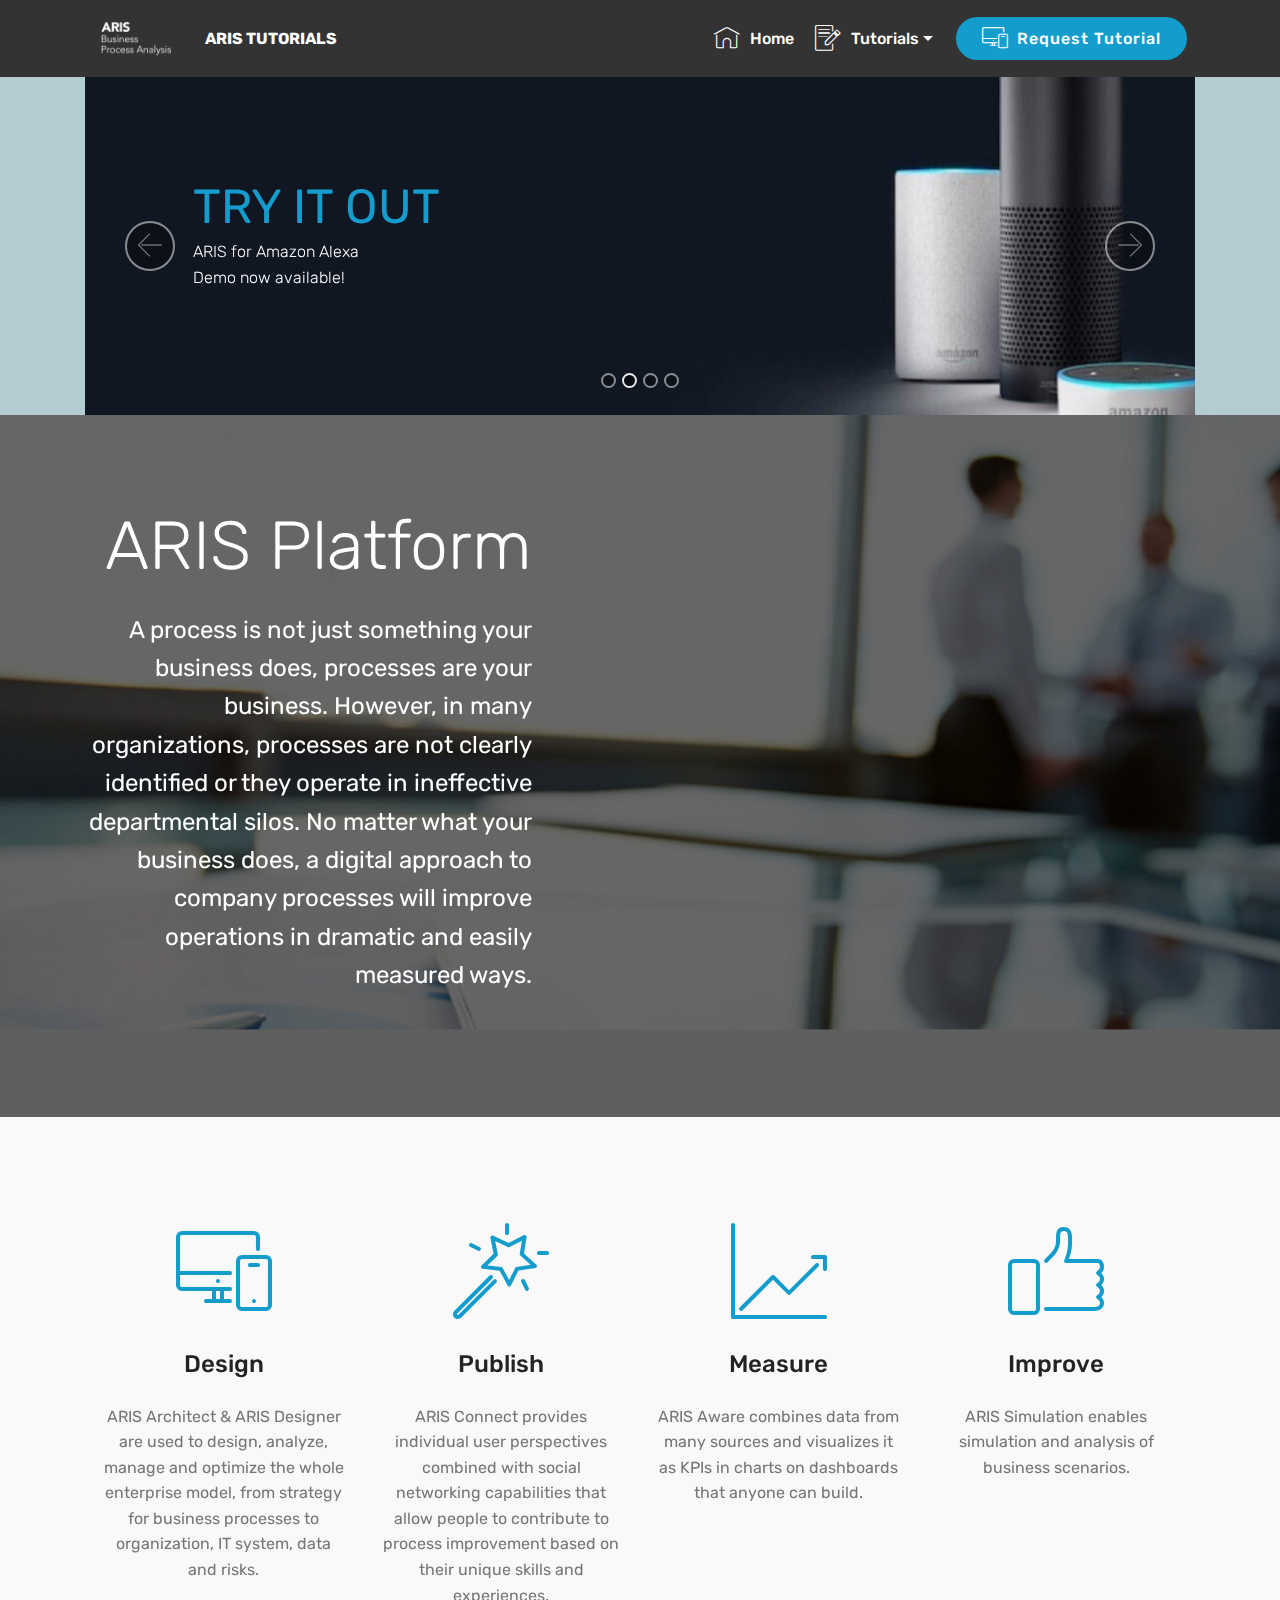
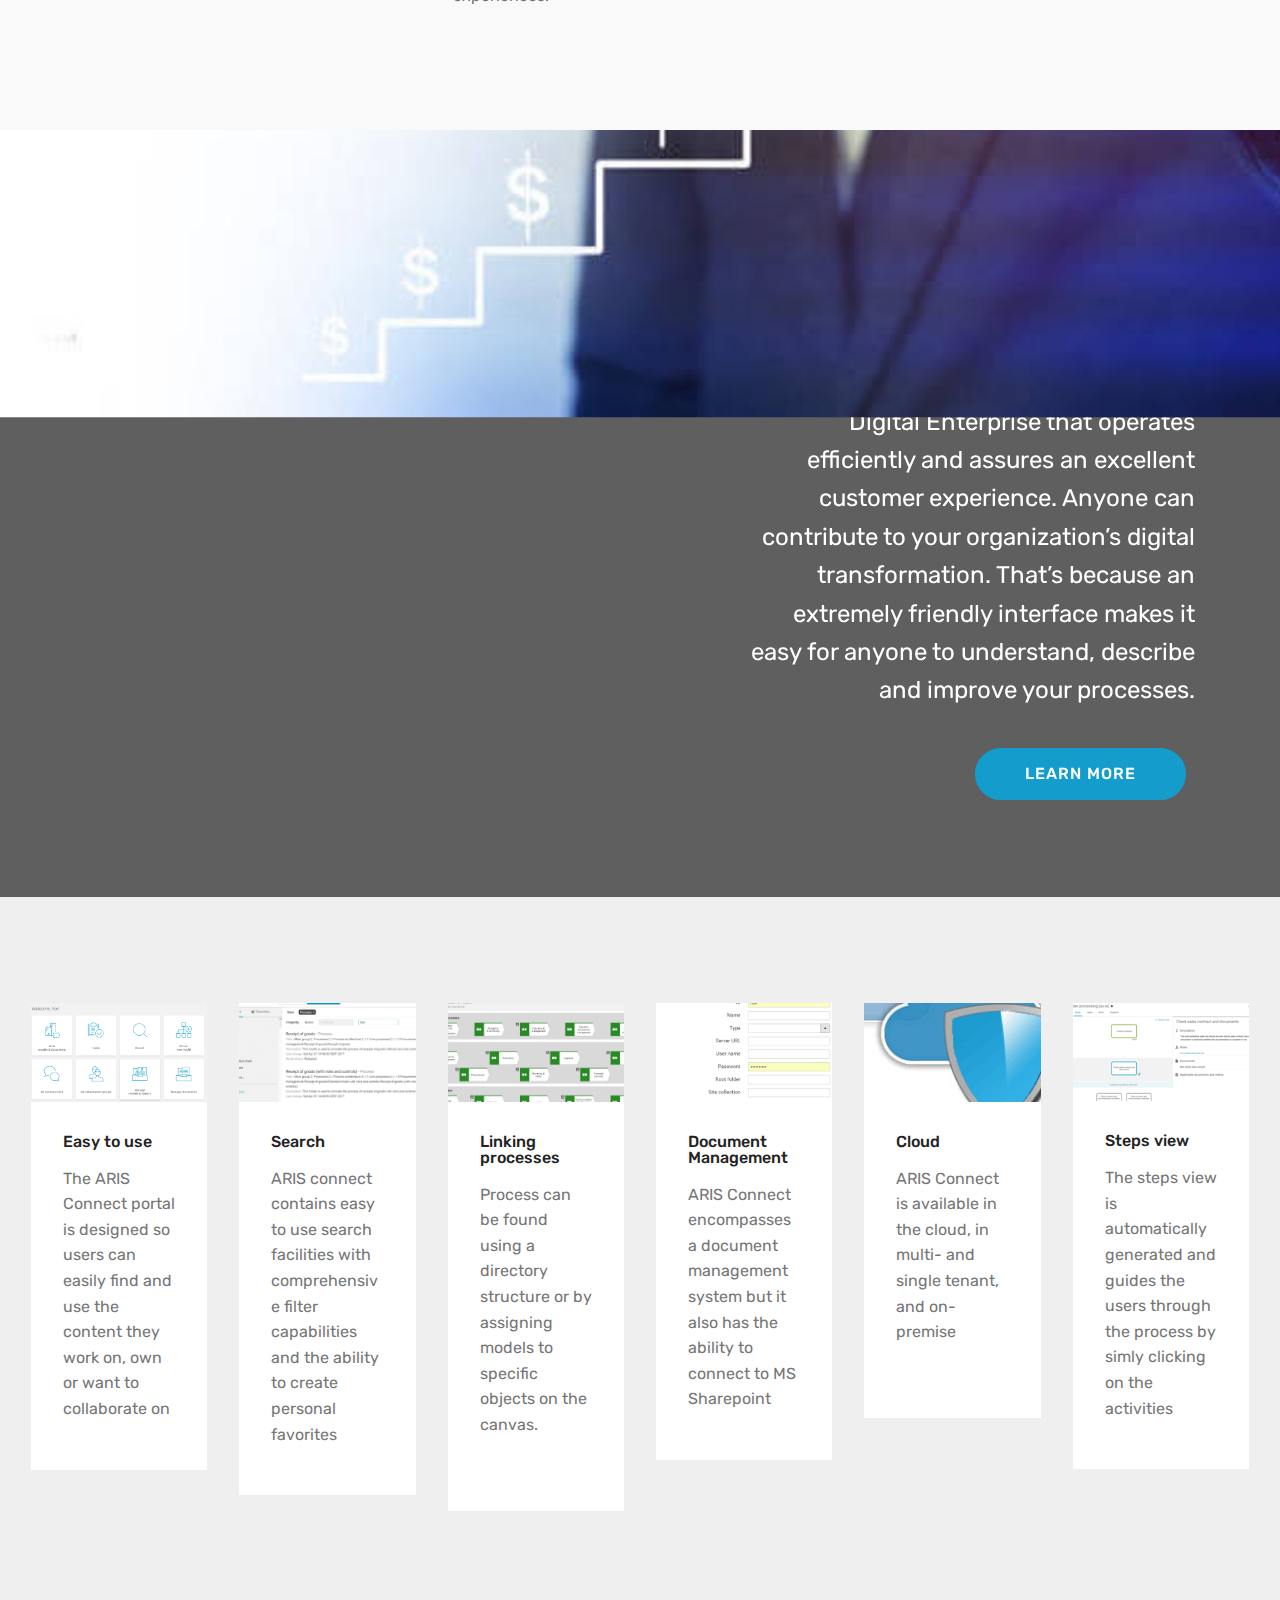
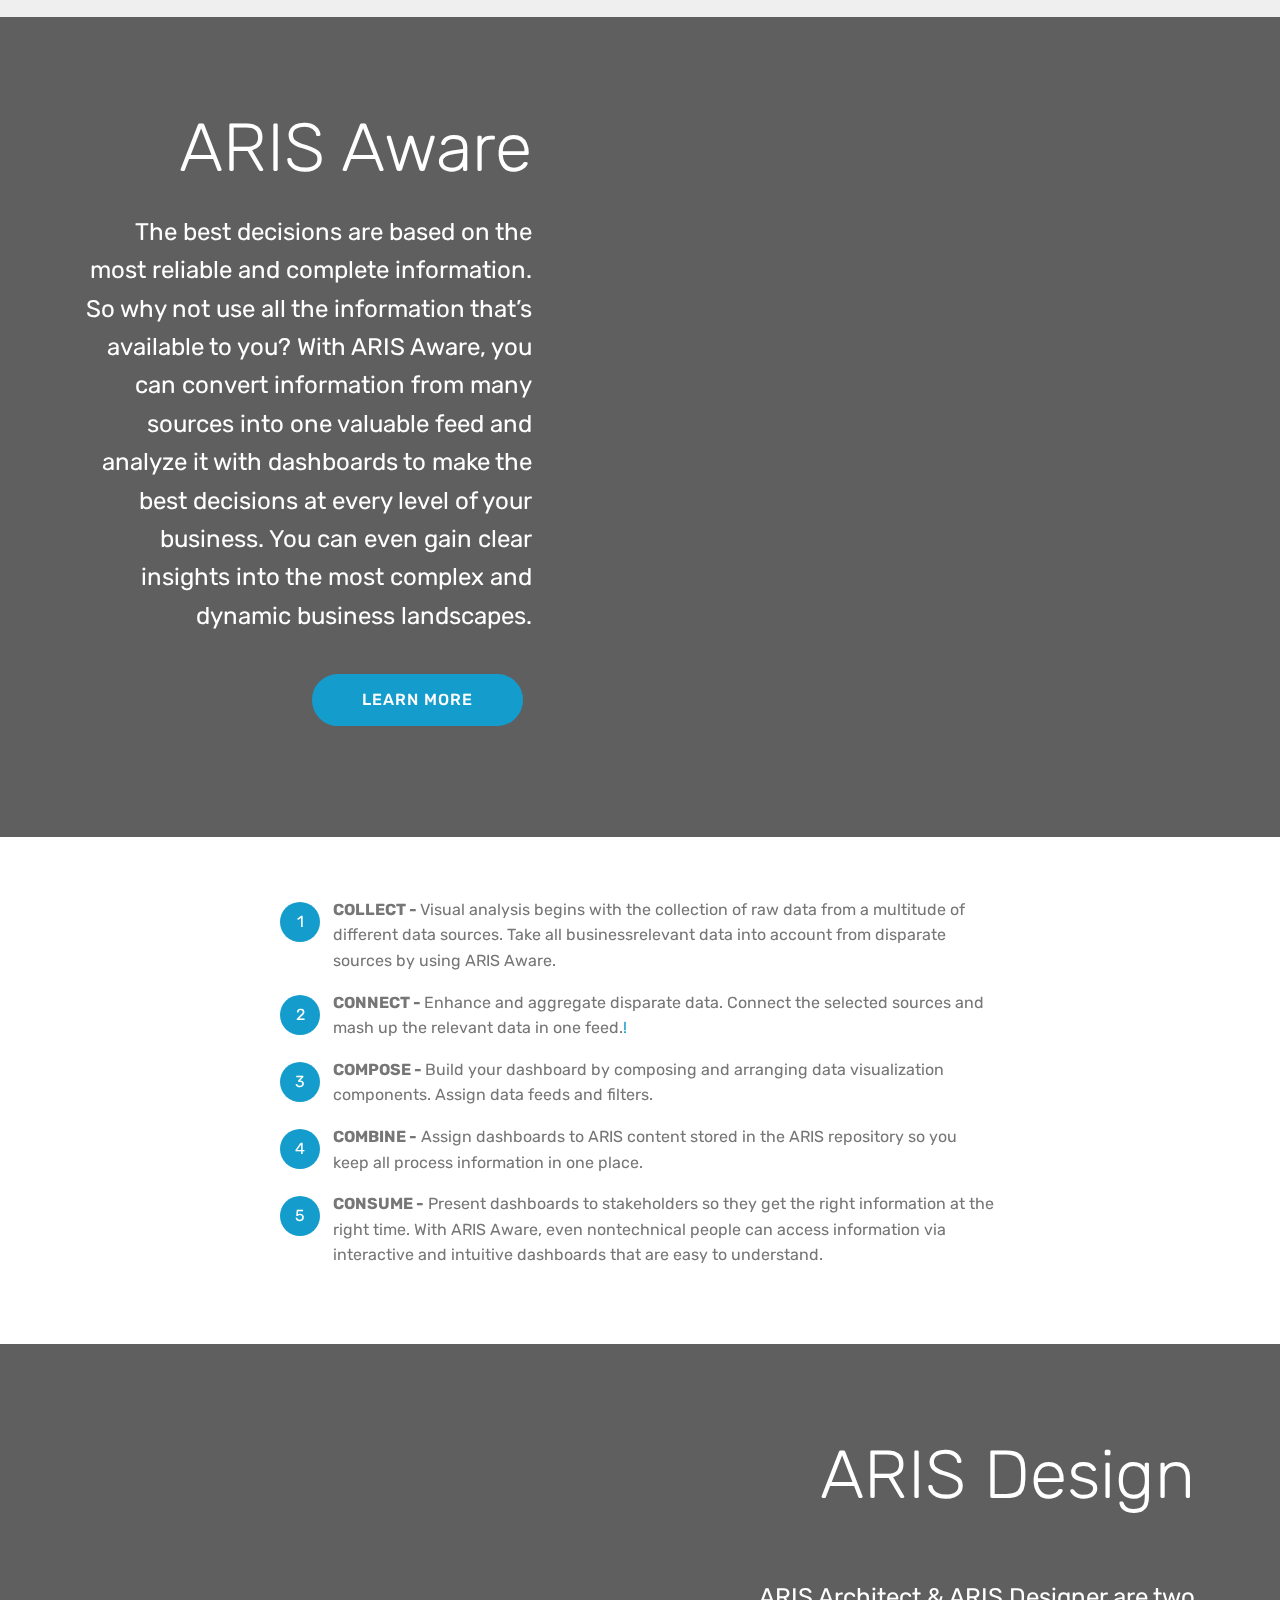
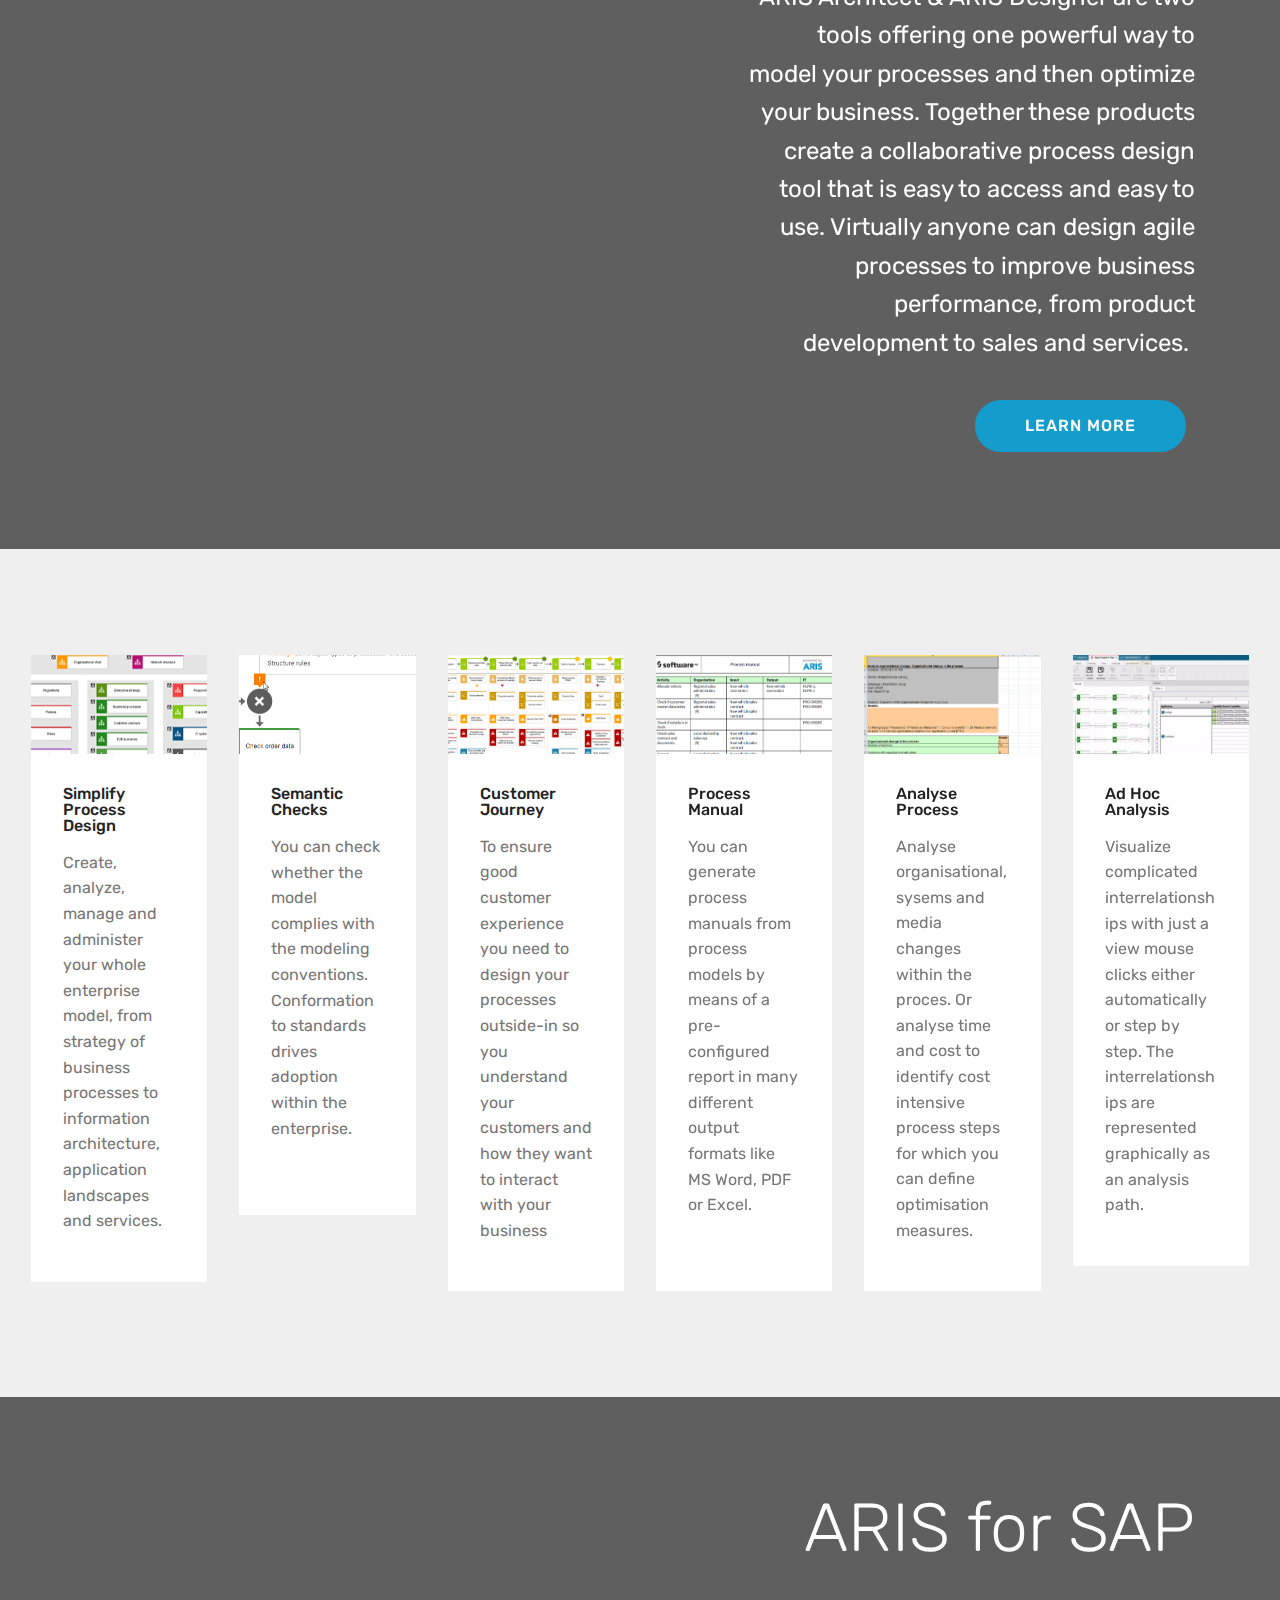
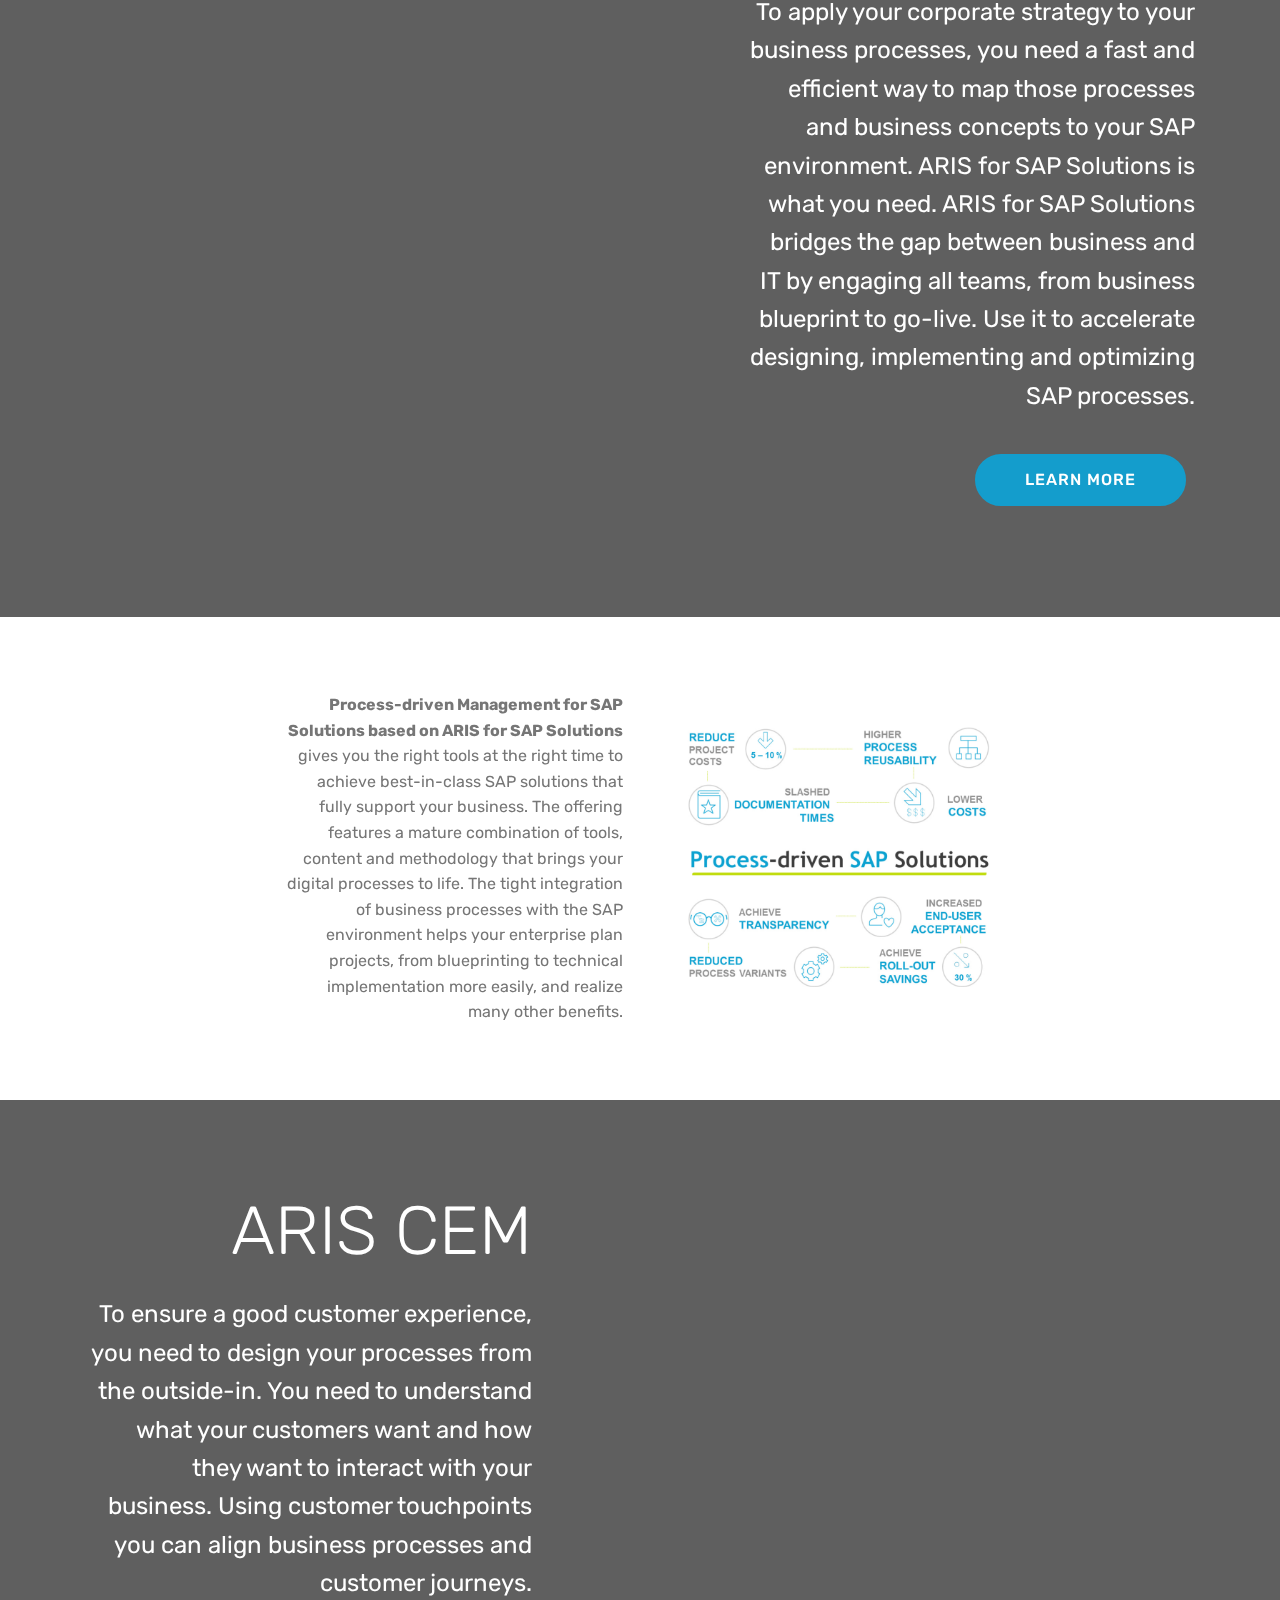
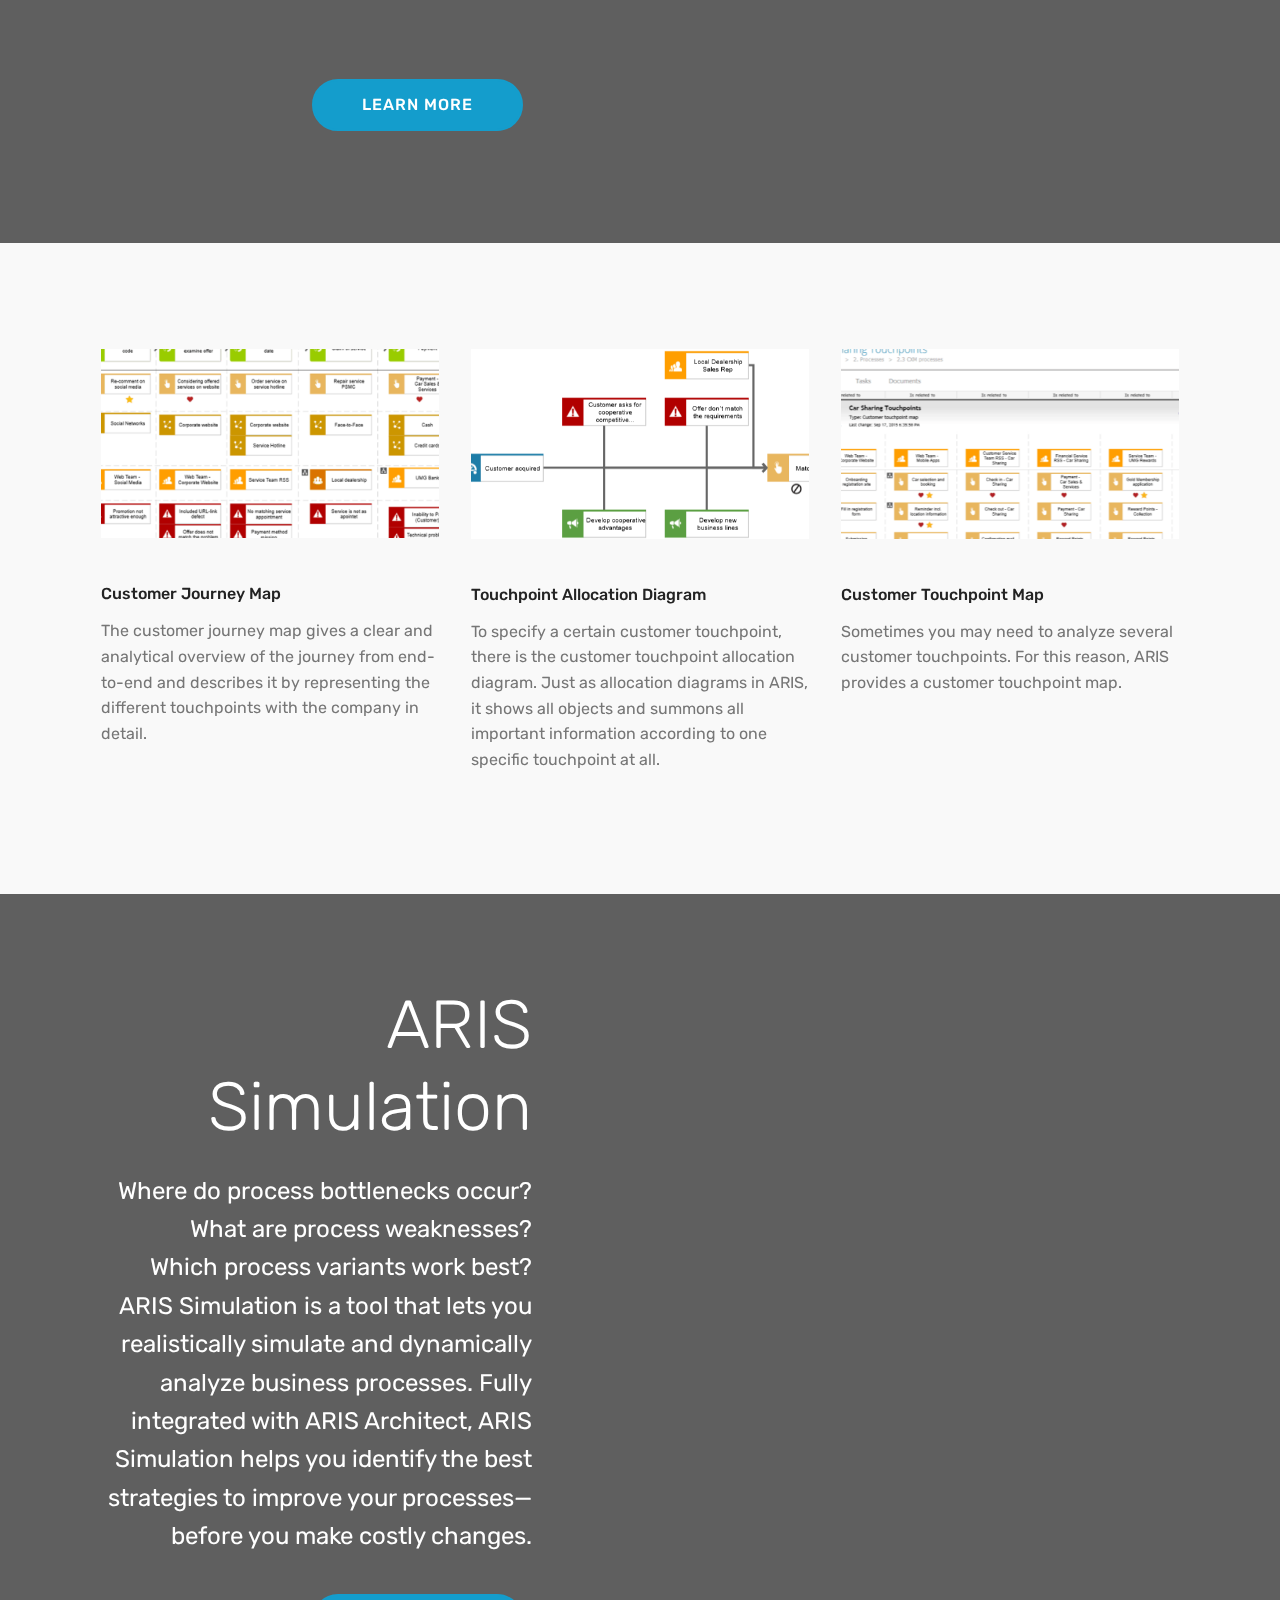
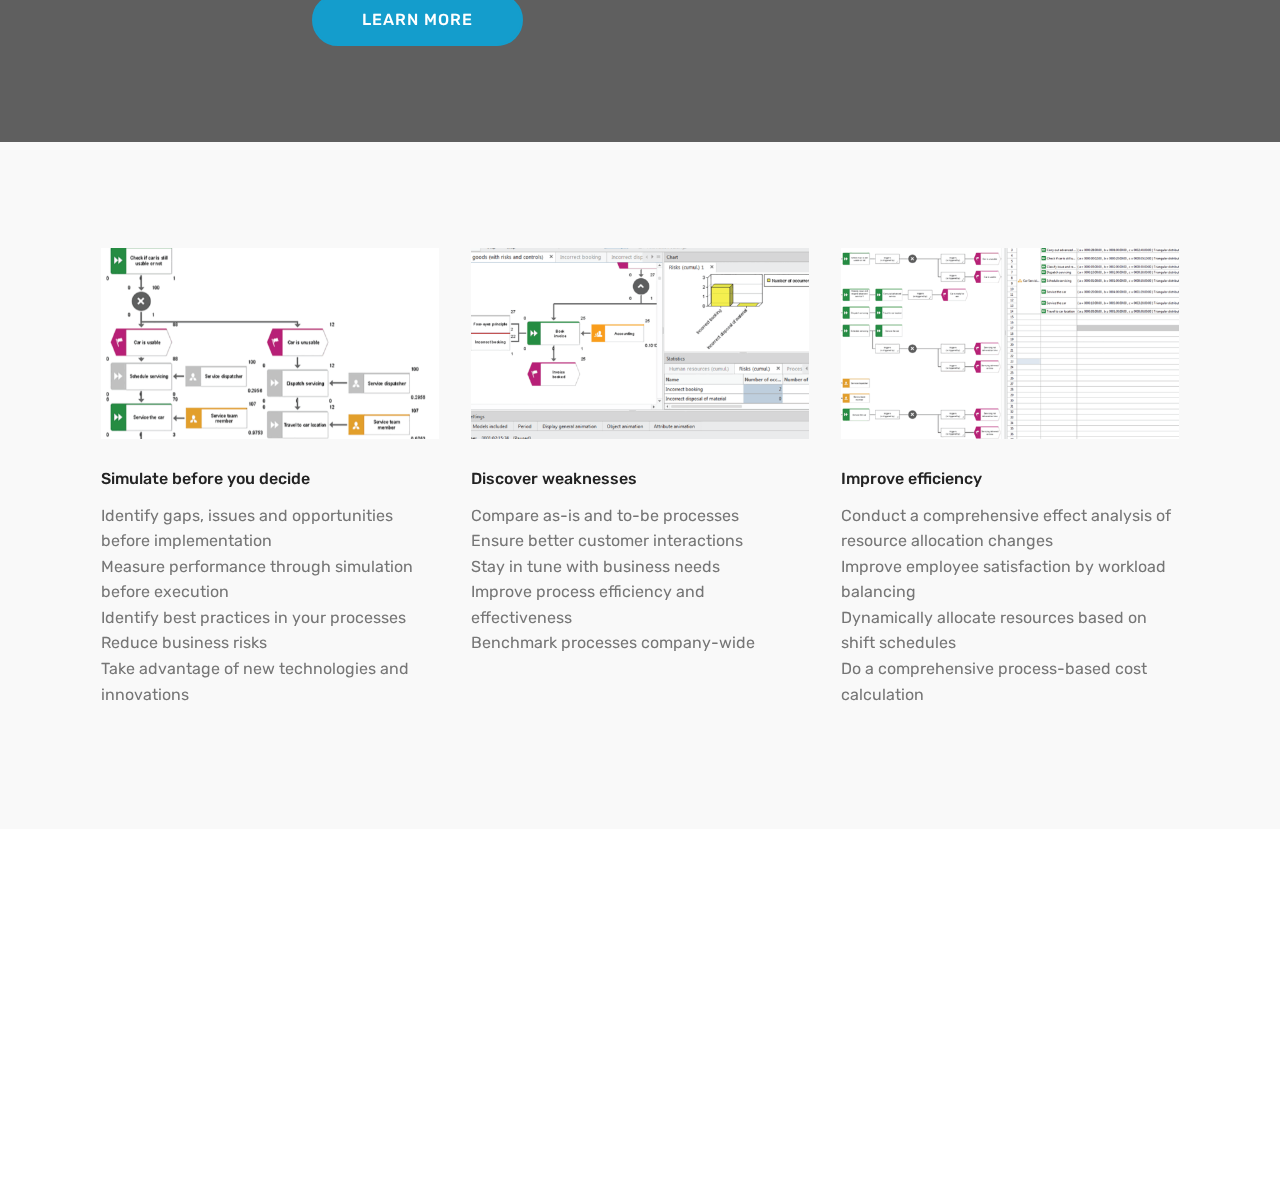
==== index.html @ 50caf20f "create github pages" ====
<!DOCTYPE html>
<html >
<head>
  <!-- Site made with Mobirise Website Builder v4.8.1, https://mobirise.com -->
  <meta charset="UTF-8">
  <meta http-equiv="X-UA-Compatible" content="IE=edge">
  <meta name="generator" content="Mobirise v4.8.1, mobirise.com">
  <meta name="viewport" content="width=device-width, initial-scale=1, minimum-scale=1">
  <link rel="shortcut icon" href="assets/images/icon-process1-100-100-tcm389-159271-100x100.png" type="image/x-icon">
  <meta name="description" content="">
  <title>Home</title>
  <link rel="stylesheet" href="assets/web/assets/mobirise-icons/mobirise-icons.css">
  <link rel="stylesheet" href="assets/tether/tether.min.css">
  <link rel="stylesheet" href="assets/bootstrap/css/bootstrap.min.css">
  <link rel="stylesheet" href="assets/bootstrap/css/bootstrap-grid.min.css">
  <link rel="stylesheet" href="assets/bootstrap/css/bootstrap-reboot.min.css">
  <link rel="stylesheet" href="assets/socicon/css/styles.css">
  <link rel="stylesheet" href="assets/dropdown/css/style.css">
  <link rel="stylesheet" href="assets/theme/css/style.css">
  <link rel="stylesheet" href="assets/mobirise/css/mbr-additional.css" type="text/css">
  
  
  
</head>
<body>
  <section class="menu cid-r1NJ57IlrL" once="menu" id="menu1-z">

    

    <nav class="navbar navbar-expand beta-menu navbar-dropdown align-items-center navbar-fixed-top navbar-toggleable-sm">
        <button class="navbar-toggler navbar-toggler-right" type="button" data-toggle="collapse" data-target="#navbarSupportedContent" aria-controls="navbarSupportedContent" aria-expanded="false" aria-label="Toggle navigation">
            <div class="hamburger">
                <span></span>
                <span></span>
                <span></span>
                <span></span>
            </div>
        </button>
        <div class="menu-logo">
            <div class="navbar-brand">
                <span class="navbar-logo">
                    <a href="https://www.softwareag.com/corporate/products/aris_alfabet/bpa/default.html" target="_blank">
                         <img src="assets/images/aris-bpa-white-rgb-122x66.png" alt="Mobirise" title="" style="height: 3.8rem;">
                    </a>
                </span>
                <span class="navbar-caption-wrap"><a class="navbar-caption text-white display-4" href="index.html">ARIS TUTORIALS</a></span>
            </div>
        </div>
        <div class="collapse navbar-collapse" id="navbarSupportedContent">
            <ul class="navbar-nav nav-dropdown" data-app-modern-menu="true"><li class="nav-item">
                    <a class="nav-link link text-white display-4" href="index.html">
                        <span class="mbri-home mbr-iconfont mbr-iconfont-btn"></span>Home</a>
                </li>
                <li class="nav-item dropdown">
                    <a class="nav-link link text-white dropdown-toggle display-4" href="index.html" data-toggle="dropdown-submenu" aria-expanded="false"><span class="mbri-edit mbr-iconfont mbr-iconfont-btn"></span>
                        Tutorials</a><div class="dropdown-menu"><a class="text-white dropdown-item display-4" href="SOP.html"><span class="mbri-calendar mbr-iconfont mbr-iconfont-btn"></span>Standard Work</a></div>
                </li></ul>
            <div class="navbar-buttons mbr-section-btn"><a class="btn btn-sm btn-primary display-4" href="Request.html"><span class="mbri-responsive mbr-iconfont mbr-iconfont-btn"></span>
                    Request Tutorial</a></div>
        </div>
    </nav>
</section>

<section class="engine"><a href="https://mobiri.se/a">online site builder</a></section><section class="carousel slide cid-r1SRjJDYgM" data-interval="false" id="slider2-17">

    
    <div class="container content-slider">
        <div class="content-slider-wrap">
            <div><div class="mbr-slider slide carousel" data-pause="true" data-keyboard="false" data-ride="carousel" data-interval="4000"><ol class="carousel-indicators"><li data-app-prevent-settings="" data-target="#slider2-17" data-slide-to="0"></li><li data-app-prevent-settings="" data-target="#slider2-17" class=" active" data-slide-to="1"></li><li data-app-prevent-settings="" data-target="#slider2-17" data-slide-to="2"></li><li data-app-prevent-settings="" data-target="#slider2-17" data-slide-to="3"></li></ol><div class="carousel-inner" role="listbox"><div class="carousel-item slider-fullscreen-image" data-bg-video-slide="false" style="background-image: url(assets/images/banner-product-release-2018-1580-by-445-1580x445.png);"><div class="container container-slide"><div class="image_wrapper"><img src="assets/images/banner-product-release-2018-1580-by-445-1580x445.png"><div class="carousel-caption justify-content-center"><div class="col-10 align-left"><p class="lead mbr-text mbr-fonts-style display-7"><br><br><br><br><br><br><br><br><br></p><div class="mbr-section-btn" buttons="0"><a class="btn display-4 btn-primary" href="https://www.softwareag.com/corporate/company/events/product_release_virtual_conference/default.html?utm_source=aris_community&utm_medium=blog&utm_campaign=2018productrelease" target="_blank"><span class="mbri-play mbr-iconfont mbr-iconfont-btn"></span>REGISTER NOW</a> </div></div></div></div></div></div><div class="carousel-item slider-fullscreen-image active" data-bg-video-slide="false" style="background-image: url(assets/images/amazon-echo-india-no-text-1580-by-445-1580x445.jpg);"><div class="container container-slide"><div class="image_wrapper"><img src="assets/images/amazon-echo-india-no-text-1580-by-445-1580x445.jpg"><div class="carousel-caption justify-content-center"><div class="col-10 align-center"><h2 class="mbr-fonts-style display-2"><a href="https://www.amazon.com/dp/B07DL9WJG4/ref=sr_1_1?s=digital-skills&ie=UTF8&qid=1528440677&sr=1-1&keywords=aris" target="_blank">TRY IT OUT</a></h2><p class="lead mbr-text mbr-fonts-style display-7">ARIS for Amazon Alexa<br>Demo now available!</p></div></div></div></div></div><div class="carousel-item slider-fullscreen-image" data-bg-video-slide="false" style="background-image: url(assets/images/sag-customer-success-1580x445-apr17-notext-1580x445.png);"><div class="container container-slide"><div class="image_wrapper"><div class="mbr-overlay"></div><img src="assets/images/sag-customer-success-1580x445-apr17-notext-1580x445.png"><div class="carousel-caption justify-content-center"><div class="col-10 align-center"><h2 class="mbr-fonts-style display-2"><strong>SAVE THE DATE</strong></h2><p class="lead mbr-text mbr-fonts-style display-7">Join us for the next ARIS user group in Sydney<br>18 October 2018</p></div></div></div></div></div><div class="carousel-item slider-fullscreen-image" data-bg-video-slide="false" style="background-image: url(assets/images/sag-aris-architect-promotional-banner-no-text-1580x445.png);"><div class="container container-slide"><div class="image_wrapper"><div class="mbr-overlay"></div><img src="assets/images/sag-aris-architect-promotional-banner-no-text-1580x445.png"><div class="carousel-caption justify-content-center"><div class="col-10 align-center"><h2 class="mbr-fonts-style display-2"><a href="http://www.b2b.com/three-cheers-for-aris-bpmn-2.0" target="_blank">ARIS BPMN 2.0</a></h2><p class="lead mbr-text mbr-fonts-style display-7">Leading the pack</p></div></div></div></div></div></div><a data-app-prevent-settings="" class="carousel-control carousel-control-prev" role="button" data-slide="prev" href="#slider2-17"><span aria-hidden="true" class="mbri-left mbr-iconfont"></span><span class="sr-only">Previous</span></a><a data-app-prevent-settings="" class="carousel-control carousel-control-next" role="button" data-slide="next" href="#slider2-17"><span aria-hidden="true" class="mbri-right mbr-iconfont"></span><span class="sr-only">Next</span></a></div></div> 
        </div>
    </div>
</section>

<section class="header7 cid-qRwnHLQeHx mbr-parallax-background" id="header7-0">

    

    <div class="mbr-overlay" style="opacity: 0.6; background-color: rgb(0, 0, 0);">
    </div>

    <div class="container">
        <div class="media-container-row">

            <div class="media-content align-right">
                <h1 class="mbr-section-title mbr-white pb-3 mbr-fonts-style display-1">
                    ARIS Platform</h1>
                <div class="mbr-section-text mbr-white pb-3">
                    <p class="mbr-text mbr-fonts-style display-5">
                        A process is not just something your business does, processes are your business. However, in many organizations, processes are not clearly identified or they operate in ineffective departmental silos. No matter what your business does, a digital approach to company processes will improve operations in dramatic and easily measured ways.<br>
                    </p>
                </div>
                
            </div>

            <div class="mbr-figure" style="width: 140%;"><iframe class="mbr-embedded-video" src="https://www.youtube.com/embed/twdqh33vUqU?rel=0&amp;amp;showinfo=0&amp;autoplay=0&amp;loop=0" width="1280" height="720" frameborder="0" allowfullscreen></iframe></div>

        </div>
    </div>
</section>

<section class="features1 cid-qRwUf30J9e" id="features1-6">
    
    

    
    <div class="container">
        <div class="media-container-row">

            <div class="card p-3 col-12 col-md-6 col-lg-3">
                <div class="card-img pb-3">
                    <a href="index.html#header7-8"><span class="mbr-iconfont mbri-responsive"></span></a>
                </div>
                <div class="card-box">
                    <h4 class="card-title py-3 mbr-fonts-style display-5">
                        Design</h4>
                    <p class="mbr-text mbr-fonts-style display-7">ARIS Architect &amp; ARIS Designer are used to design, analyze, manage and optimize the whole enterprise model, from strategy for business processes to organization, IT system, data and risks.</p>
                </div>
            </div>

            <div class="card p-3 col-12 col-md-6 col-lg-3">
                <div class="card-img pb-3">
                    <a href="index.html#header7-4"><span class="mbr-iconfont mbri-magic-stick"></span></a>
                </div>
                <div class="card-box">
                    <h4 class="card-title py-3 mbr-fonts-style display-5">
                        Publish</h4>
                    <p class="mbr-text mbr-fonts-style display-7">
                        ARIS Connect provides individual user perspectives combined with social networking capabilities that allow people to contribute to process improvement based on their unique skills and experiences.
                    </p>
                </div>
            </div>

            <div class="card p-3 col-12 col-md-6 col-lg-3">
                <div class="card-img pb-3">
                    <a href="index.html#header7-7"><span class="mbr-iconfont mbri-growing-chart"></span></a>
                </div>
                <div class="card-box">
                    <h4 class="card-title py-3 mbr-fonts-style display-5">
                        Measure</h4>
                    <p class="mbr-text mbr-fonts-style display-7">
                        ARIS Aware combines data from many sources and visualizes it as KPIs in charts on dashboards that anyone can build.
                    </p>
                </div>
            </div>

            <div class="card p-3 col-12 col-md-6 col-lg-3">
                <div class="card-img pb-3">
                    <a href="index.html#header7-a"><span class="mbr-iconfont mbri-like"></span></a>
                </div>
                <div class="card-box">
                    <h4 class="card-title py-3 mbr-fonts-style display-5">
                        Improve</h4>
                    <p class="mbr-text mbr-fonts-style display-7">
                       ARIS Simulation enables simulation and analysis of business scenarios.
                    </p>
                </div>
            </div>

        </div>

    </div>

</section>

<section class="header7 cid-qRwx8GdQXO mbr-parallax-background" id="header7-4">

    

    <div class="mbr-overlay" style="opacity: 0.6; background-color: rgb(0, 0, 0);">
    </div>

    <div class="container">
        <div class="media-container-row">

            <div class="media-content align-right">
                <h1 class="mbr-section-title mbr-white pb-3 mbr-fonts-style display-1">
                    ARIS Connect</h1>
                <div class="mbr-section-text mbr-white pb-3">
                    <p class="mbr-text mbr-fonts-style display-5">
                        ARIS Connect helps transform your business into an efficient and scalable Digital Enterprise that operates efficiently and assures an excellent customer experience. Anyone can contribute to your organization’s digital transformation. That’s because an extremely friendly interface makes it easy for anyone to understand, describe and improve your processes. 
                    </p>
                </div>
                <div class="mbr-section-btn"><a class="btn btn-md btn-primary display-4" href="https://www.softwareag.com/corporate/products/aris_alfabet/bpa/aris_connect/default" target="_blank">LEARN MORE</a></div>
            </div>

            <div class="mbr-figure" style="width: 140%;"><iframe class="mbr-embedded-video" src="https://www.youtube.com/embed/F37UB5uI5hs?rel=0&amp;amp;showinfo=0&amp;autoplay=0&amp;loop=0" width="1280" height="720" frameborder="0" allowfullscreen></iframe></div>

        </div>
    </div>
</section>

<section class="features17 cid-qRwA7kpgfb" id="features17-5">
    
    

    
    <div class="container-fluid">
        <div class="media-container-row">
            <div class="card p-3 col-12 col-md-6 col-lg-2">
                <div class="card-wrapper">
                    <div class="card-img">
                        <img src="assets/images/welcome-560x315.png" alt="Mobirise" title="">
                    </div>
                    <div class="card-box">
                        <h4 class="card-title pb-3 mbr-fonts-style display-7">
                            Easy to use</h4>
                        <p class="mbr-text mbr-fonts-style display-7">The ARIS Connect portal is designed so users can easily find and use the content they work on, own or want to collaborate on</p>
                    </div>
                </div>
            </div>

            <div class="card p-3 col-12 col-md-6 col-lg-2">
                <div class="card-wrapper">
                    <div class="card-img">
                        <img src="assets/images/s-conn-find-search-area-1.gif" alt="Mobirise" title="">
                    </div>
                    <div class="card-box">
                        <h4 class="card-title pb-3 mbr-fonts-style display-7">
                            Search</h4>
                        <p class="mbr-text mbr-fonts-style display-7">
                            ARIS connect contains easy to use search facilities with comprehensive filter capabilities and the ability to create personal favorites</p>
                    </div>
                </div>
            </div>

            <div class="card p-3 col-12 col-md-6 col-lg-2">
                <div class="card-wrapper">
                    <div class="card-img">
                        <img src="assets/images/vacd-560x299.png" alt="Mobirise" title="">
                    </div>
                    <div class="card-box">
                        <h4 class="card-title pb-3 mbr-fonts-style display-7">
                            Linking processes</h4>
                        <p class="mbr-text mbr-fonts-style display-7">
                            Process can be found using a directory structure or by assigning models to specific objects on the canvas.<br><br>
                        </p>
                    </div>
                </div>
            </div>

            <div class="card p-3 col-12 col-md-6 col-lg-2">
                <div class="card-wrapper">
                    <div class="card-img">
                        <img src="assets/images/sharepoint1-560x424.png" alt="Mobirise" title="">
                    </div>
                    <div class="card-box">
                        <h4 class="card-title pb-3 mbr-fonts-style display-7">
                            Document Management</h4>
                        <p class="mbr-text mbr-fonts-style display-7">ARIS Connect encompasses a document management system but it also has the ability to connect to MS Sharepoint</p>
                    </div>
                </div>
            </div>
            <div class="card p-3 col-12 col-md-6 col-lg-2">
                <div class="card-wrapper">
                    <div class="card-img">
                        <img src="assets/images/cloud-232x300.png" alt="Mobirise" title="">
                    </div>
                    <div class="card-box">
                        <h4 class="card-title pb-3 mbr-fonts-style display-7">
                            Cloud</h4>
                        <p class="mbr-text mbr-fonts-style display-7">
                            ARIS Connect is available in the cloud, in multi- and single tenant, and on-premise<br><br></p>
                    </div>
                </div>
            </div>
            <div class="card p-3 col-12 col-md-6 col-lg-2">
                <div class="card-wrapper">
                    <div class="card-img">
                        <img src="assets/images/step-through-304x181.png" alt="Mobirise" title="">
                    </div>
                    <div class="card-box">
                        <h4 class="card-title pb-3 mbr-fonts-style display-7">
                            Steps view</h4>
                        <p class="mbr-text mbr-fonts-style display-7">
                            The steps view is automatically generated and guides the users through the process by simly clicking on the activities</p>
                    </div>
                </div>
            </div>
        </div>
    </div>
</section>

<section class="header7 cid-qRx8ZxfdA0 mbr-parallax-background" id="header7-7">

    

    <div class="mbr-overlay" style="opacity: 0.6; background-color: rgb(0, 0, 0);">
    </div>

    <div class="container">
        <div class="media-container-row">

            <div class="media-content align-right">
                <h1 class="mbr-section-title mbr-white pb-3 mbr-fonts-style display-1">
                    ARIS Aware</h1>
                <div class="mbr-section-text mbr-white pb-3">
                    <p class="mbr-text mbr-fonts-style display-5">
                        The best decisions are based on the most reliable and complete information. So why not use all the information that’s available to you? With ARIS Aware, you can convert information from many sources into one valuable feed and analyze it with dashboards to make the best decisions at every level of your business. You can even gain clear insights into the most complex and dynamic business landscapes.
                    </p>
                </div>
                <div class="mbr-section-btn"><a class="btn btn-md btn-primary display-4" href="https://www.softwareag.com/corporate/products/aris_alfabet/bpa/aris_aware/default">LEARN MORE</a></div>
            </div>

            <div class="mbr-figure" style="width: 140%;"><iframe class="mbr-embedded-video" src="https://www.youtube.com/embed/QRveCMaFUeE?rel=0&amp;amp;showinfo=0&amp;autoplay=0&amp;loop=0" width="1280" height="720" frameborder="0" allowfullscreen></iframe></div>

        </div>
    </div>
</section>

<section class="mbr-section article content11 cid-qRxJ057DuE" id="content11-9">
     

    <div class="container">
        <div class="media-container-row">
            <div class="mbr-text counter-container col-12 col-md-8 mbr-fonts-style display-7">
                <ol>
                    <li><strong>COLLECT -&nbsp;</strong>Visual analysis begins with the collection of raw data from a multitude of different data sources. Take all businessrelevant data into account from disparate sources by using ARIS Aware.</li><li><strong>CONNECT -&nbsp;</strong>Enhance and aggregate disparate data. Connect the selected sources and mash up the relevant data in one feed.<a href="https://mobirise.com/">!</a></li>
                    <li><strong>COMPOSE -&nbsp;</strong>Build your dashboard by composing and arranging data visualization components. Assign data feeds and filters.</li><li><strong>COMBINE -</strong> Assign dashboards to ARIS content stored in the ARIS repository so you keep all process information in one place.</li><li><strong>CONSUME -</strong> Present dashboards to stakeholders so they get the right information at the right time. With ARIS Aware, even nontechnical people can access information via interactive and intuitive dashboards that are easy to understand.</li></ol><ol>
                </ol>
            </div>
        </div>
    </div>
</section>

<section class="header7 cid-qRxH3HzF1p mbr-parallax-background" id="header7-8">

    

    <div class="mbr-overlay" style="opacity: 0.6; background-color: rgb(0, 0, 0);">
    </div>

    <div class="container">
        <div class="media-container-row">

            <div class="media-content align-right">
                <h1 class="mbr-section-title mbr-white pb-3 mbr-fonts-style display-1">
                    ARIS Design</h1>
                <div class="mbr-section-text mbr-white pb-3">
                    <p class="mbr-text mbr-fonts-style display-5"><br>ARIS Architect &amp; ARIS Designer are two tools offering one powerful way to model your processes and then optimize your business. Together these products create a collaborative process design tool that is easy to access and easy to use. Virtually anyone can design agile processes to improve business performance, from product development to sales and services.&nbsp;</p>
                </div>
                <div class="mbr-section-btn"><a class="btn btn-md btn-primary display-4" href="https://www.softwareag.com/corporate/products/aris_alfabet/bpa/aris_architect/default" target="_blank">LEARN MORE</a></div>
            </div>

            <div class="mbr-figure" style="width: 140%;"><iframe class="mbr-embedded-video" src="https://www.youtube.com/embed/G7EfoaM5Irg?rel=0&amp;amp;showinfo=0&amp;autoplay=0&amp;loop=0" width="1280" height="720" frameborder="0" allowfullscreen></iframe></div>

        </div>
    </div>
</section>

<section class="features17 cid-qRARqAeQJ2" id="features17-d">
    
    

    
    <div class="container-fluid">
        <div class="media-container-row">
            <div class="card p-3 col-12 col-md-6 col-lg-2">
                <div class="card-wrapper">
                    <div class="card-img">
                        <img src="assets/images/sag-aris-architect-1-kd-small-tcm389-161186-300x345.png" alt="Mobirise" title="">
                    </div>
                    <div class="card-box">
                        <h4 class="card-title pb-3 mbr-fonts-style display-7">
                            Simplify Process Design</h4>
                        <p class="mbr-text mbr-fonts-style display-7">
                            Create, analyze, manage and administer your whole enterprise model, from strategy of business processes to information architecture, application landscapes and services.
                        </p>
                    </div>
                </div>
            </div>

            <div class="card p-3 col-12 col-md-6 col-lg-2">
                <div class="card-wrapper">
                    <div class="card-img">
                        <img src="assets/images/s-conn-sem-check-cdes-warning.gif" alt="Mobirise" title="">
                    </div>
                    <div class="card-box">
                        <h4 class="card-title pb-3 mbr-fonts-style display-7">
                            Semantic Checks</h4>
                        <p class="mbr-text mbr-fonts-style display-7">
                            You can check whether the model complies with the modeling conventions. Conformation to standards drives adoption within the enterprise.<br><br></p>
                    </div>
                </div>
            </div>

            <div class="card p-3 col-12 col-md-6 col-lg-2">
                <div class="card-wrapper">
                    <div class="card-img">
                        <img src="assets/images/customer-journey-modeling-560x354.png" alt="Mobirise" title="">
                    </div>
                    <div class="card-box">
                        <h4 class="card-title pb-3 mbr-fonts-style display-7">
                            Customer Journey</h4>
                        <p class="mbr-text mbr-fonts-style display-7">
                            To ensure good customer experience you need to design your processes outside-in so you understand your customers and how they want to interact with your business</p>
                    </div>
                </div>
            </div>

            <div class="card p-3 col-12 col-md-6 col-lg-2">
                <div class="card-wrapper">
                    <div class="card-img">
                        <img src="assets/images/process-manual-532x749.png" alt="Mobirise" title="">
                    </div>
                    <div class="card-box">
                        <h4 class="card-title pb-3 mbr-fonts-style display-7">
                            Process Manual</h4>
                        <p class="mbr-text mbr-fonts-style display-7">
                           You can generate process manuals from process models by means of a pre-configured report in many different output formats like MS Word, PDF or Excel.<br><br></p>
                    </div>
                </div>
            </div>
            <div class="card p-3 col-12 col-md-6 col-lg-2">
                <div class="card-wrapper">
                    <div class="card-img">
                        <img src="assets/images/organizational-560x331.png" alt="Mobirise" title="">
                    </div>
                    <div class="card-box">
                        <h4 class="card-title pb-3 mbr-fonts-style display-7">
                            Analyse Process</h4>
                        <p class="mbr-text mbr-fonts-style display-7">
                            Analyse organisational, sysems and media changes within the proces. Or analyse time and cost to identify cost intensive process steps for which you can define optimisation measures.<br></p>
                    </div>
                </div>
            </div>
            <div class="card p-3 col-12 col-md-6 col-lg-2">
                <div class="card-wrapper">
                    <div class="card-img">
                        <img src="assets/images/capture6-560x336.jpg" alt="Mobirise" title="">
                    </div>
                    <div class="card-box">
                        <h4 class="card-title pb-3 mbr-fonts-style display-7">
                            Ad Hoc Analysis</h4>
                        <p class="mbr-text mbr-fonts-style display-7">
                            Visualize complicated interrelationships with just a view mouse clicks either automatically or step by step. The interrelationships are represented graphically as an analysis path.
                        </p>
                    </div>
                </div>
            </div>
        </div>
    </div>
</section>

<section class="header7 cid-qRxP0ljqwD mbr-parallax-background" id="header7-b">

    

    <div class="mbr-overlay" style="opacity: 0.6; background-color: rgb(0, 0, 0);">
    </div>

    <div class="container">
        <div class="media-container-row">

            <div class="media-content align-right">
                <h1 class="mbr-section-title mbr-white pb-3 mbr-fonts-style display-1">
                    ARIS for SAP</h1>
                <div class="mbr-section-text mbr-white pb-3">
                    <p class="mbr-text mbr-fonts-style display-5">
                        To apply your corporate strategy to your business processes, you need a fast and efficient way to map those processes and business concepts to your SAP environment. ARIS for SAP Solutions is what you need. ARIS for SAP Solutions bridges the gap between business and IT by engaging all teams, from business blueprint to go-live. Use it to accelerate designing, implementing and optimizing SAP processes.
                    </p>
                </div>
                <div class="mbr-section-btn"><a class="btn btn-md btn-primary display-4" href="https://www.softwareag.com/corporate/products/aris_alfabet/bpa/aris_sap/default.html" target="_blank">LEARN MORE</a></div>
            </div>

            <div class="mbr-figure" style="width: 140%;"><iframe class="mbr-embedded-video" src="https://www.youtube.com/embed/VPbvklGoNIU?rel=0&amp;amp;showinfo=0&amp;autoplay=0&amp;loop=0" width="1280" height="720" frameborder="0" allowfullscreen></iframe></div>

        </div>
    </div>
</section>

<section class="mbr-section content7 cid-qRBNFfJMKb" id="content7-e">
          
    

    <div class="container">
        <div class="media-container-row">
            <div class="col-12 col-md-8">
                <div class="media-container-row">
                    <div class="media-content">
                        <div class="mbr-section-text">
                            <p class="mbr-text align-right mb-0 mbr-fonts-style display-7"><strong>Process-driven Management for SAP Solutions based on ARIS for SAP Solutions</strong> gives you the right tools at the right time to achieve best-in-class SAP solutions that fully support your business. The offering features a mature combination of tools, content and methodology that brings your digital processes to life. The tight integration of business processes with the SAP environment helps your enterprise plan projects, from blueprinting to technical implementation more easily, and realize many other benefits.</p>
                        </div>
                    </div>
                    <div class="mbr-figure" style="width: 100%;">
                     <img src="assets/images/sap-436x372.png" alt="Mobirise" title="">  
                    </div>
                </div>
            </div>
        </div>
    </div>
</section>

<section class="header7 cid-qRy8t96jtg mbr-parallax-background" id="header7-c">

    

    <div class="mbr-overlay" style="opacity: 0.6; background-color: rgb(0, 0, 0);">
    </div>

    <div class="container">
        <div class="media-container-row">

            <div class="media-content align-right">
                <h1 class="mbr-section-title mbr-white pb-3 mbr-fonts-style display-1">ARIS CEM</h1>
                <div class="mbr-section-text mbr-white pb-3">
                    <p class="mbr-text mbr-fonts-style display-5">
                        To ensure a good customer experience, you need to design your processes from the outside-in. You need to understand what your customers want and how they want to interact with your business. Using customer touchpoints you can align business processes and customer journeys.<br><br></p>
                </div>
                <div class="mbr-section-btn"><a class="btn btn-md btn-primary display-4" href="https://www.softwareag.com/corporate/products/aris_alfabet/customer_journey_mapping/default.html" target="_blank">LEARN MORE</a></div>
            </div>

            <div class="mbr-figure" style="width: 140%;"><iframe class="mbr-embedded-video" src="https://www.youtube.com/embed/bh4eZYRpTbA?rel=0&amp;amp;showinfo=0&amp;autoplay=0&amp;loop=0" width="1280" height="720" frameborder="0" allowfullscreen></iframe></div>

        </div>
    </div>
</section>

<section class="features2 cid-qRDhsVXgDd" id="features2-f">

    

    
    
    <div class="container">
        <div class="media-container-row">
            <div class="card p-3 col-12 col-md-6 col-lg-4">
                <div class="card-wrapper">
                    <div class="card-img">
                        <img src="assets/images/customer-journey-modeling-1-676x428.png" alt="Mobirise" title="">
                    </div>
                    <div class="card-box">
                        <h4 class="card-title pb-3 mbr-fonts-style display-7">
                            <br>Customer Journey Map</h4>
                        <p class="mbr-text mbr-fonts-style display-7">The customer journey map gives a clear and analytical overview of the journey from end-to-end and describes it by representing the different touchpoints with the company in detail.&nbsp;</p>
                    </div>
                </div>
            </div>

            <div class="card p-3 col-12 col-md-6 col-lg-4">
                <div class="card-wrapper">
                    <div class="card-img">
                        <img src="assets/images/touchpoint-allocation-diagram-670x519.png" alt="Mobirise" title="">
                    </div>
                    <div class="card-box ">
                        <h4 class="card-title pb-3 mbr-fonts-style display-7">
                            <br>Touchpoint Allocation Diagram</h4>
                        <p class="mbr-text mbr-fonts-style display-7">To specify a certain customer touchpoint, there is the customer touchpoint allocation diagram. Just as allocation diagrams in ARIS, it shows all objects and summons all important information according to one specific touchpoint at all.</p>
                    </div>
                </div>
            </div>

            <div class="card p-3 col-12 col-md-6 col-lg-4">
                <div class="card-wrapper">
                    <div class="card-img">
                        <img src="assets/images/15-579x398.png" alt="Mobirise" title="">
                    </div>
                    <div class="card-box">
                        <h4 class="card-title pb-3 mbr-fonts-style display-7">
                            <br>Customer Touchpoint Map</h4>
                        <p class="mbr-text mbr-fonts-style display-7">Sometimes you may need to analyze several customer touchpoints. For this reason, ARIS provides a customer touchpoint map.</p>
                    </div>
                </div>
            </div>

            
        </div>
    </div>
</section>

<section class="header7 cid-qRxMawOqMh mbr-parallax-background" id="header7-a">

    

    <div class="mbr-overlay" style="opacity: 0.6; background-color: rgb(0, 0, 0);">
    </div>

    <div class="container">
        <div class="media-container-row">

            <div class="media-content align-right">
                <h1 class="mbr-section-title mbr-white pb-3 mbr-fonts-style display-1">
                    ARIS Simulation</h1>
                <div class="mbr-section-text mbr-white pb-3">
                    <p class="mbr-text mbr-fonts-style display-5">
                        Where do process bottlenecks occur? What are process weaknesses? <br>Which process variants work best? <br>ARIS Simulation is a tool that lets you realistically simulate and dynamically analyze business processes. Fully integrated with ARIS Architect, ARIS Simulation helps you identify the best strategies to improve your processes—before you make costly changes.
                    </p>
                </div>
                <div class="mbr-section-btn"><a class="btn btn-md btn-primary display-4" href="https://www.softwareag.com/corporate/products/aris_alfabet/bpa/aris_simulation/default.html" target="_blank">LEARN MORE</a></div>
            </div>

            <div class="mbr-figure" style="width: 140%;"><iframe class="mbr-embedded-video" src="https://www.youtube.com/embed/sBjK3sIxFjw?rel=0&amp;amp;showinfo=0&amp;autoplay=0&amp;loop=0" width="1280" height="720" frameborder="0" allowfullscreen></iframe></div>

        </div>
    </div>
</section>

<section class="features2 cid-r1CgPLqmsn" id="features2-n">

    

    
    
    <div class="container">
        <div class="media-container-row">
            <div class="card p-3 col-12 col-md-6 col-lg-4">
                <div class="card-wrapper">
                    <div class="card-img">
                        <img src="assets/images/sag-aris-sim-kd1-large-tcm389-160202-676x759.png" alt="Mobirise" title="">
                    </div>
                    <div class="card-box">
                        <h4 class="card-title pb-3 mbr-fonts-style display-7">Simulate before you decide</h4>
                        <p class="mbr-text mbr-fonts-style display-7">Identify gaps, issues and opportunities before implementation
<br>Measure performance through simulation before execution
<br>Identify best practices in your processes
<br>Reduce business risks
<br>Take advantage of new technologies and innovations</p>
                    </div>
                </div>
            </div>

            <div class="card p-3 col-12 col-md-6 col-lg-4">
                <div class="card-wrapper">
                    <div class="card-img">
                        <img src="assets/images/sag-aris-sim-kd2-large-tcm389-160194-676x566.png" alt="Mobirise" title="">
                    </div>
                    <div class="card-box ">
                        <h4 class="card-title pb-3 mbr-fonts-style display-7">Discover weaknesses</h4>
                        <p class="mbr-text mbr-fonts-style display-7">Compare as-is and to-be processes
<br>Ensure better customer interactions
<br>Stay in tune with business needs
<br>Improve process efficiency and effectiveness
<br>Benchmark processes company-wide</p>
                    </div>
                </div>
            </div>

            <div class="card p-3 col-12 col-md-6 col-lg-4">
                <div class="card-wrapper">
                    <div class="card-img">
                        <img src="assets/images/sag-aris-sim-kd3-large-tcm389-160155-676x464.png" alt="Mobirise" title="">
                    </div>
                    <div class="card-box">
                        <h4 class="card-title pb-3 mbr-fonts-style display-7">Improve efficiency</h4>
                        <p class="mbr-text mbr-fonts-style display-7">Conduct a comprehensive effect analysis of resource allocation changes
<br>Improve employee satisfaction by workload balancing
<br>Dynamically allocate resources based on shift schedules
<br>Do a comprehensive process-based cost calculation</p>
                    </div>
                </div>
            </div>

            
        </div>
    </div>
</section>

<section class="cid-r0tw3ySCAC mbr-reveal" id="footer1-j">

    

    

    <div class="container">
        <div class="media-container-row content text-white">
            <div class="col-12 col-md-3">
                <div class="media-wrap">
                    <a href="https://www.softwareag.com/au/default.html" target="_blank">
                        <img src="assets/images/sag-better-decisions-image-200x200-circular-hands-tcm389-166056-200x200.png" alt="Mobirise" title="">
                    </a>
                </div>
            </div>
            <div class="col-12 col-md-3 mbr-fonts-style display-7">
                <h5 class="pb-3">
                    Address Melbourne</h5>
                <p class="mbr-text">
                    Level 5<br>607 St Kilda Road &nbsp; &nbsp; &nbsp; &nbsp; &nbsp; &nbsp; &nbsp; &nbsp; &nbsp;&nbsp;<br>Melbourne 3004<br>VIC</p>
            </div>
            <div class="col-12 col-md-3 mbr-fonts-style display-7">
                <h5 class="pb-3">Address Sydney&nbsp;</h5>
                <p class="mbr-text">Level 16<br>201 Miller Street<br>Sydney 2060<br>NSW</p>
            </div>
            <div class="col-12 col-md-3 mbr-fonts-style display-7">
                <h5 class="pb-3">
                    Links
                </h5>
                <p class="mbr-text">
                    <a class="text-primary" href="https://shop.ariscloud.com/order/checkout.php?PRODS=4630715&QTY=1&CART=1&CARD=2&ORDERSTYLE=nLWonJWplHQ=&CLEAN_CART=ALL" target="_blank">30 Day Free Trail</a><br><a class="text-primary" href="http://ariscommunity.com/" target="_blank">ARIS Community</a><br><a class="text-primary" href="https://saganz.github.io/ARIS/" target="_blank">ARIS Tutorials</a></p>
            </div>
        </div>
        <div class="footer-lower">
            <div class="media-container-row">
                <div class="col-sm-12">
                    <hr>
                </div>
            </div>
            <div class="media-container-row mbr-white">
                <div class="col-sm-6 copyright">
                    <p class="mbr-text mbr-fonts-style display-7">
                        © Copyright 2018 Software AG ANZ - All Rights Reserved
                    </p>
                </div>
                <div class="col-md-6">
                    <div class="social-list align-right">
                        <div class="soc-item">
                            <a href="http://www.twitter.com/SoftwareAG" target="_blank">
                                <span class="mbr-iconfont mbr-iconfont-social socicon-twitter socicon"></span>
                            </a>
                        </div>
                        <div class="soc-item">
                            <a href="https://www.facebook.com/SoftwareAG/" target="_blank">
                                <span class="mbr-iconfont mbr-iconfont-social socicon-facebook socicon"></span>
                            </a>
                        </div>
                        <div class="soc-item">
                            <a href="https://www.youtube.com/user/SOFTWAREAG" target="_blank">
                                <span class="mbr-iconfont mbr-iconfont-social socicon-youtube socicon"></span>
                            </a>
                        </div>
                        <div class="soc-item">
                            <a href="https://www.instagram.com/softwareag_global/" target="_blank">
                                <span class="mbr-iconfont mbr-iconfont-social socicon-instagram socicon"></span>
                            </a>
                        </div>
                        <div class="soc-item">
                            <a href="http://www.b2b.com/" target="_blank">
                                <span class="mbr-iconfont mbr-iconfont-social socicon-wordpress socicon"></span>
                            </a>
                        </div>
                        
                    </div>
                </div>
            </div>
        </div>
    </div>
</section>


  <script src="assets/web/assets/jquery/jquery.min.js"></script>
  <script src="assets/popper/popper.min.js"></script>
  <script src="assets/tether/tether.min.js"></script>
  <script src="assets/bootstrap/js/bootstrap.min.js"></script>
  <script src="assets/smoothscroll/smooth-scroll.js"></script>
  <script src="assets/ytplayer/jquery.mb.ytplayer.min.js"></script>
  <script src="assets/parallax/jarallax.min.js"></script>
  <script src="assets/bootstrapcarouselswipe/bootstrap-carousel-swipe.js"></script>
  <script src="assets/dropdown/js/script.min.js"></script>
  <script src="assets/touchswipe/jquery.touch-swipe.min.js"></script>
  <script src="assets/vimeoplayer/jquery.mb.vimeo_player.js"></script>
  <script src="assets/theme/js/script.js"></script>
  <script src="assets/slidervideo/script.js"></script>
  
  
 <div id="scrollToTop" class="scrollToTop mbr-arrow-up"><a style="text-align: center;"><i></i></a></div>
  </body>
</html>
---- assets/web/assets/mobirise-icons/mobirise-icons.css ----
@font-face {
  font-family: 'MobiriseIcons';
  src:  url('mobirise-icons.eot?spat4u');
  src:  url('mobirise-icons.eot?spat4u#iefix') format('embedded-opentype'),
    url('mobirise-icons.ttf?spat4u') format('truetype'),
    url('mobirise-icons.woff?spat4u') format('woff'),
    url('mobirise-icons.svg?spat4u#MobiriseIcons') format('svg');
  font-weight: normal;
  font-style: normal;
}

[class^="mbri-"], [class*=" mbri-"] {
  /* use !important to prevent issues with browser extensions that change fonts */
  font-family: MobiriseIcons !important;
  speak: none;
  font-style: normal;
  font-weight: normal;
  font-variant: normal;
  text-transform: none;
  line-height: 1;

  /* Better Font Rendering =========== */
  -webkit-font-smoothing: antialiased;
  -moz-osx-font-smoothing: grayscale;
}

.mbri-add-submenu:before {
  content: "\e900";
}
.mbri-alert:before {
  content: "\e901";
}
.mbri-align-center:before {
  content: "\e902";
}
.mbri-align-justify:before {
  content: "\e903";
}
.mbri-align-left:before {
  content: "\e904";
}
.mbri-align-right:before {
  content: "\e905";
}
.mbri-android:before {
  content: "\e906";
}
.mbri-apple:before {
  content: "\e907";
}
.mbri-arrow-down:before {
  content: "\e908";
}
.mbri-arrow-next:before {
  content: "\e909";
}
.mbri-arrow-prev:before {
  content: "\e90a";
}
.mbri-arrow-up:before {
  content: "\e90b";
}
.mbri-bold:before {
  content: "\e90c";
}
.mbri-bookmark:before {
  content: "\e90d";
}
.mbri-bootstrap:before {
  content: "\e90e";
}
.mbri-briefcase:before {
  content: "\e90f";
}
.mbri-browse:before {
  content: "\e910";
}
.mbri-bulleted-list:before {
  content: "\e911";
}
.mbri-calendar:before {
  content: "\e912";
}
.mbri-camera:before {
  content: "\e913";
}
.mbri-cart-add:before {
  content: "\e914";
}
.mbri-cart-full:before {
  content: "\e915";
}
.mbri-cash:before {
  content: "\e916";
}
.mbri-change-style:before {
  content: "\e917";
}
.mbri-chat:before {
  content: "\e918";
}
.mbri-clock:before {
  content: "\e919";
}
.mbri-close:before {
  content: "\e91a";
}
.mbri-cloud:before {
  content: "\e91b";
}
.mbri-code:before {
  content: "\e91c";
}
.mbri-contact-form:before {
  content: "\e91d";
}
.mbri-credit-card:before {
  content: "\e91e";
}
.mbri-cursor-click:before {
  content: "\e91f";
}
.mbri-cust-feedback:before {
  content: "\e920";
}
.mbri-database:before {
  content: "\e921";
}
.mbri-delivery:before {
  content: "\e922";
}
.mbri-desktop:before {
  content: "\e923";
}
.mbri-devices:before {
  content: "\e924";
}
.mbri-down:before {
  content: "\e925";
}
.mbri-download:before {
  content: "\e989";
}
.mbri-drag-n-drop:before {
  content: "\e927";
}
.mbri-drag-n-drop2:before {
  content: "\e928";
}
.mbri-edit:before {
  content: "\e929";
}
.mbri-edit2:before {
  content: "\e92a";
}
.mbri-error:before {
  content: "\e92b";
}
.mbri-extension:before {
  content: "\e92c";
}
.mbri-features:before {
  content: "\e92d";
}
.mbri-file:before {
  content: "\e92e";
}
.mbri-flag:before {
  content: "\e92f";
}
.mbri-folder:before {
  content: "\e930";
}
.mbri-gift:before {
  content: "\e931";
}
.mbri-github:before {
  content: "\e932";
}
.mbri-globe:before {
  content: "\e933";
}
.mbri-globe-2:before {
  content: "\e934";
}
.mbri-growing-chart:before {
  content: "\e935";
}
.mbri-hearth:before {
  content: "\e936";
}
.mbri-help:before {
  content: "\e937";
}
.mbri-home:before {
  content: "\e938";
}
.mbri-hot-cup:before {
  content: "\e939";
}
.mbri-idea:before {
  content: "\e93a";
}
.mbri-image-gallery:before {
  content: "\e93b";
}
.mbri-image-slider:before {
  content: "\e93c";
}
.mbri-info:before {
  content: "\e93d";
}
.mbri-italic:before {
  content: "\e93e";
}
.mbri-key:before {
  content: "\e93f";
}
.mbri-laptop:before {
  content: "\e940";
}
.mbri-layers:before {
  content: "\e941";
}
.mbri-left-right:before {
  content: "\e942";
}
.mbri-left:before {
  content: "\e943";
}
.mbri-letter:before {
  content: "\e944";
}
.mbri-like:before {
  content: "\e945";
}
.mbri-link:before {
  content: "\e946";
}
.mbri-lock:before {
  content: "\e947";
}
.mbri-login:before {
  content: "\e948";
}
.mbri-logout:before {
  content: "\e949";
}
.mbri-magic-stick:before {
  content: "\e94a";
}
.mbri-map-pin:before {
  content: "\e94b";
}
.mbri-menu:before {
  content: "\e94c";
}
.mbri-mobile:before {
  content: "\e94d";
}
.mbri-mobile2:before {
  content: "\e94e";
}
.mbri-mobirise:before {
  content: "\e94f";
}
.mbri-more-horizontal:before {
  content: "\e950";
}
.mbri-more-vertical:before {
  content: "\e951";
}
.mbri-music:before {
  content: "\e952";
}
.mbri-new-file:before {
  content: "\e953";
}
.mbri-numbered-list:before {
  content: "\e954";
}
.mbri-opened-folder:before {
  content: "\e955";
}
.mbri-pages:before {
  content: "\e956";
}
.mbri-paper-plane:before {
  content: "\e957";
}
.mbri-paperclip:before {
  content: "\e958";
}
.mbri-photo:before {
  content: "\e959";
}
.mbri-photos:before {
  content: "\e95a";
}
.mbri-pin:before {
  content: "\e95b";
}
.mbri-play:before {
  content: "\e95c";
}
.mbri-plus:before {
  content: "\e95d";
}
.mbri-preview:before {
  content: "\e95e";
}
.mbri-print:before {
  content: "\e95f";
}
.mbri-protect:before {
  content: "\e960";
}
.mbri-question:before {
  content: "\e961";
}
.mbri-quote-left:before {
  content: "\e962";
}
.mbri-quote-right:before {
  content: "\e963";
}
.mbri-refresh:before {
  content: "\e964";
}
.mbri-responsive:before {
  content: "\e965";
}
.mbri-right:before {
  content: "\e966";
}
.mbri-rocket:before {
  content: "\e967";
}
.mbri-sad-face:before {
  content: "\e968";
}
.mbri-sale:before {
  content: "\e969";
}
.mbri-save:before {
  content: "\e96a";
}
.mbri-search:before {
  content: "\e96b";
}
.mbri-setting:before {
  content: "\e96c";
}
.mbri-setting2:before {
  content: "\e96d";
}
.mbri-setting3:before {
  content: "\e96e";
}
.mbri-share:before {
  content: "\e96f";
}
.mbri-shopping-bag:before {
  content: "\e970";
}
.mbri-shopping-basket:before {
  content: "\e971";
}
.mbri-shopping-cart:before {
  content: "\e972";
}
.mbri-sites:before {
  content: "\e973";
}
.mbri-smile-face:before {
  content: "\e974";
}
.mbri-speed:before {
  content: "\e975";
}
.mbri-star:before {
  content: "\e976";
}
.mbri-success:before {
  content: "\e977";
}
.mbri-sun:before {
  content: "\e978";
}
.mbri-sun2:before {
  content: "\e979";
}
.mbri-tablet:before {
  content: "\e97a";
}
.mbri-tablet-vertical:before {
  content: "\e97b";
}
.mbri-target:before {
  content: "\e97c";
}
.mbri-timer:before {
  content: "\e97d";
}
.mbri-to-ftp:before {
  content: "\e97e";
}
.mbri-to-local-drive:before {
  content: "\e97f";
}
.mbri-touch-swipe:before {
  content: "\e980";
}
.mbri-touch:before {
  content: "\e981";
}
.mbri-trash:before {
  content: "\e982";
}
.mbri-underline:before {
  content: "\e983";
}
.mbri-unlink:before {
  content: "\e984";
}
.mbri-unlock:before {
  content: "\e985";
}
.mbri-up-down:before {
  content: "\e986";
}
.mbri-up:before {
  content: "\e987";
}
.mbri-update:before {
  content: "\e988";
}
.mbri-upload:before {
 content: "\e926"; 
}
.mbri-user:before {
  content: "\e98a";
}
.mbri-user2:before {
  content: "\e98b";
}
.mbri-users:before {
  content: "\e98c";
}
.mbri-video:before {
  content: "\e98d";
}
.mbri-video-play:before {
  content: "\e98e";
}
.mbri-watch:before {
  content: "\e98f";
}
.mbri-website-theme:before {
  content: "\e990";
}
.mbri-wifi:before {
  content: "\e991";
}
.mbri-windows:before {
  content: "\e992";
}
.mbri-zoom-out:before {
  content: "\e993";
}
.mbri-redo:before {
  content: "\e994";
}
.mbri-undo:before {
  content: "\e995";
}
---- assets/socicon/css/styles.css ----
@charset "UTF-8";

@font-face {
  font-family: "socicon";
  src:url("../fonts/socicon.eot");
  src:url("../fonts/socicon.eot?#iefix") format("embedded-opentype"),
    url("../fonts/socicon.woff") format("woff"),
    url("../fonts/socicon.ttf") format("truetype"),
    url("../fonts/socicon.svg#socicon") format("svg");
  font-weight: normal;
  font-style: normal;

}

[data-icon]:before {
  font-family: "socicon" !important;
  content: attr(data-icon);
  font-style: normal !important;
  font-weight: normal !important;
  font-variant: normal !important;
  text-transform: none !important;
  speak: none;
  line-height: 1;
  -webkit-font-smoothing: antialiased;
  -moz-osx-font-smoothing: grayscale;
}

[class^="socicon-"]:before,
[class*=" socicon-"]:before {
  font-family: "socicon" !important;
  font-style: normal !important;
  font-weight: normal !important;
  font-variant: normal !important;
  text-transform: none !important;
  speak: none;
  line-height: 1;
  -webkit-font-smoothing: antialiased;
  -moz-osx-font-smoothing: grayscale;
}

.socicon-modelmayhem:before {
  content: "\e000";
}
.socicon-mixcloud:before {
  content: "\e001";
}
.socicon-drupal:before {
  content: "\e002";
}
.socicon-swarm:before {
  content: "\e003";
}
.socicon-istock:before {
  content: "\e004";
}
.socicon-yammer:before {
  content: "\e005";
}
.socicon-ello:before {
  content: "\e006";
}
.socicon-stackoverflow:before {
  content: "\e007";
}
.socicon-persona:before {
  content: "\e008";
}
.socicon-triplej:before {
  content: "\e009";
}
.socicon-houzz:before {
  content: "\e00a";
}
.socicon-rss:before {
  content: "\e00b";
}
.socicon-paypal:before {
  content: "\e00c";
}
.socicon-odnoklassniki:before {
  content: "\e00d";
}
.socicon-airbnb:before {
  content: "\e00e";
}
.socicon-periscope:before {
  content: "\e00f";
}
.socicon-outlook:before {
  content: "\e010";
}
.socicon-coderwall:before {
  content: "\e011";
}
.socicon-tripadvisor:before {
  content: "\e012";
}
.socicon-appnet:before {
  content: "\e013";
}
.socicon-goodreads:before {
  content: "\e014";
}
.socicon-tripit:before {
  content: "\e015";
}
.socicon-lanyrd:before {
  content: "\e016";
}
.socicon-slideshare:before {
  content: "\e017";
}
.socicon-buffer:before {
  content: "\e018";
}
.socicon-disqus:before {
  content: "\e019";
}
.socicon-vkontakte:before {
  content: "\e01a";
}
.socicon-whatsapp:before {
  content: "\e01b";
}
.socicon-patreon:before {
  content: "\e01c";
}
.socicon-storehouse:before {
  content: "\e01d";
}
.socicon-pocket:before {
  content: "\e01e";
}
.socicon-mail:before {
  content: "\e01f";
}
.socicon-blogger:before {
  content: "\e020";
}
.socicon-technorati:before {
  content: "\e021";
}
.socicon-reddit:before {
  content: "\e022";
}
.socicon-dribbble:before {
  content: "\e023";
}
.socicon-stumbleupon:before {
  content: "\e024";
}
.socicon-digg:before {
  content: "\e025";
}
.socicon-envato:before {
  content: "\e026";
}
.socicon-behance:before {
  content: "\e027";
}
.socicon-delicious:before {
  content: "\e028";
}
.socicon-deviantart:before {
  content: "\e029";
}
.socicon-forrst:before {
  content: "\e02a";
}
.socicon-play:before {
  content: "\e02b";
}
.socicon-zerply:before {
  content: "\e02c";
}
.socicon-wikipedia:before {
  content: "\e02d";
}
.socicon-apple:before {
  content: "\e02e";
}
.socicon-flattr:before {
  content: "\e02f";
}
.socicon-github:before {
  content: "\e030";
}
.socicon-renren:before {
  content: "\e031";
}
.socicon-friendfeed:before {
  content: "\e032";
}
.socicon-newsvine:before {
  content: "\e033";
}
.socicon-identica:before {
  content: "\e034";
}
.socicon-bebo:before {
  content: "\e035";
}
.socicon-zynga:before {
  content: "\e036";
}
.socicon-steam:before {
  content: "\e037";
}
.socicon-xbox:before {
  content: "\e038";
}
.socicon-windows:before {
  content: "\e039";
}
.socicon-qq:before {
  content: "\e03a";
}
.socicon-douban:before {
  content: "\e03b";
}
.socicon-meetup:before {
  content: "\e03c";
}
.socicon-playstation:before {
  content: "\e03d";
}
.socicon-android:before {
  content: "\e03e";
}
.socicon-snapchat:before {
  content: "\e03f";
}
.socicon-twitter:before {
  content: "\e040";
}
.socicon-facebook:before {
  content: "\e041";
}
.socicon-googleplus:before {
  content: "\e042";
}
.socicon-pinterest:before {
  content: "\e043";
}
.socicon-foursquare:before {
  content: "\e044";
}
.socicon-yahoo:before {
  content: "\e045";
}
.socicon-skype:before {
  content: "\e046";
}
.socicon-yelp:before {
  content: "\e047";
}
.socicon-feedburner:before {
  content: "\e048";
}
.socicon-linkedin:before {
  content: "\e049";
}
.socicon-viadeo:before {
  content: "\e04a";
}
.socicon-xing:before {
  content: "\e04b";
}
.socicon-myspace:before {
  content: "\e04c";
}
.socicon-soundcloud:before {
  content: "\e04d";
}
.socicon-spotify:before {
  content: "\e04e";
}
.socicon-grooveshark:before {
  content: "\e04f";
}
.socicon-lastfm:before {
  content: "\e050";
}
.socicon-youtube:before {
  content: "\e051";
}
.socicon-vimeo:before {
  content: "\e052";
}
.socicon-dailymotion:before {
  content: "\e053";
}
.socicon-vine:before {
  content: "\e054";
}
.socicon-flickr:before {
  content: "\e055";
}
.socicon-500px:before {
  content: "\e056";
}
.socicon-wordpress:before {
  content: "\e058";
}
.socicon-tumblr:before {
  content: "\e059";
}
.socicon-twitch:before {
  content: "\e05a";
}
.socicon-8tracks:before {
  content: "\e05b";
}
.socicon-amazon:before {
  content: "\e05c";
}
.socicon-icq:before {
  content: "\e05d";
}
.socicon-smugmug:before {
  content: "\e05e";
}
.socicon-ravelry:before {
  content: "\e05f";
}
.socicon-weibo:before {
  content: "\e060";
}
.socicon-baidu:before {
  content: "\e061";
}
.socicon-angellist:before {
  content: "\e062";
}
.socicon-ebay:before {
  content: "\e063";
}
.socicon-imdb:before {
  content: "\e064";
}
.socicon-stayfriends:before {
  content: "\e065";
}
.socicon-residentadvisor:before {
  content: "\e066";
}
.socicon-google:before {
  content: "\e067";
}
.socicon-yandex:before {
  content: "\e068";
}
.socicon-sharethis:before {
  content: "\e069";
}
.socicon-bandcamp:before {
  content: "\e06a";
}
.socicon-itunes:before {
  content: "\e06b";
}
.socicon-deezer:before {
  content: "\e06c";
}
.socicon-telegram:before {
  content: "\e06e";
}
.socicon-openid:before {
  content: "\e06f";
}
.socicon-amplement:before {
  content: "\e070";
}
.socicon-viber:before {
  content: "\e071";
}
.socicon-zomato:before {
  content: "\e072";
}
.socicon-draugiem:before {
  content: "\e074";
}
.socicon-endomodo:before {
  content: "\e075";
}
.socicon-filmweb:before {
  content: "\e076";
}
.socicon-stackexchange:before {
  content: "\e077";
}
.socicon-wykop:before {
  content: "\e078";
}
.socicon-teamspeak:before {
  content: "\e079";
}
.socicon-teamviewer:before {
  content: "\e07a";
}
.socicon-ventrilo:before {
  content: "\e07b";
}
.socicon-younow:before {
  content: "\e07c";
}
.socicon-raidcall:before {
  content: "\e07d";
}
.socicon-mumble:before {
  content: "\e07e";
}
.socicon-medium:before {
  content: "\e06d";
}
.socicon-bebee:before {
  content: "\e07f";
}
.socicon-hitbox:before {
  content: "\e080";
}
.socicon-reverbnation:before {
  content: "\e081";
}
.socicon-formulr:before {
  content: "\e082";
}
.socicon-instagram:before {
  content: "\e057";
}
.socicon-battlenet:before {
  content: "\e083";
}
.socicon-chrome:before {
  content: "\e084";
}
.socicon-discord:before {
  content: "\e086";
}
.socicon-issuu:before {
  content: "\e087";
}
.socicon-macos:before {
  content: "\e088";
}
.socicon-firefox:before {
  content: "\e089";
}
.socicon-opera:before {
  content: "\e08d";
}
.socicon-keybase:before {
  content: "\e090";
}
.socicon-alliance:before {
  content: "\e091";
}
.socicon-livejournal:before {
  content: "\e092";
}
.socicon-googlephotos:before {
  content: "\e093";
}
.socicon-horde:before {
  content: "\e094";
}
.socicon-etsy:before {
  content: "\e095";
}
.socicon-zapier:before {
  content: "\e096";
}
.socicon-google-scholar:before {
  content: "\e097";
}
.socicon-researchgate:before {
  content: "\e098";
}
.socicon-wechat:before {
  content: "\e099";
}
.socicon-strava:before {
  content: "\e09a";
}
.socicon-line:before {
  content: "\e09b";
}
.socicon-lyft:before {
  content: "\e09c";
}
.socicon-uber:before {
  content: "\e09d";
}
.socicon-songkick:before {
  content: "\e09e";
}
.socicon-viewbug:before {
  content: "\e09f";
}
.socicon-googlegroups:before {
  content: "\e0a0";
}
.socicon-quora:before {
  content: "\e073";
}
.socicon-diablo:before {
  content: "\e085";
}
.socicon-blizzard:before {
  content: "\e0a1";
}
.socicon-hearthstone:before {
  content: "\e08b";
}
.socicon-heroes:before {
  content: "\e08a";
}
.socicon-overwatch:before {
  content: "\e08c";
}
.socicon-warcraft:before {
  content: "\e08e";
}
.socicon-starcraft:before {
  content: "\e08f";
}
.socicon-beam:before {
  content: "\e0a2";
}
.socicon-curse:before {
  content: "\e0a3";
}
.socicon-player:before {
  content: "\e0a4";
}
.socicon-streamjar:before {
  content: "\e0a5";
}
.socicon-nintendo:before {
  content: "\e0a6";
}
.socicon-hellocoton:before {
  content: "\e0a7";
}
---- assets/dropdown/css/style.css ----
.navbar-dropdown {
  left: 0;
  padding: 0;
  position: absolute;
  right: 0;
  top: 0;
  transition: all 0.45s ease;
  z-index: 1030;
  background: #282828; }
  .navbar-dropdown .navbar-logo {
    margin-right: 0.8rem;
    transition: margin 0.3s ease-in-out;
    vertical-align: middle; }
    .navbar-dropdown .navbar-logo img {
      height: 3.125rem;
      transition: all 0.3s ease-in-out; }
    .navbar-dropdown .navbar-logo.mbr-iconfont {
      font-size: 3.125rem;
      line-height: 3.125rem; }
  .navbar-dropdown .navbar-caption {
    font-weight: 700;
    white-space: normal;
    vertical-align: -4px;
    line-height: 3.125rem !important; }
    .navbar-dropdown .navbar-caption, .navbar-dropdown .navbar-caption:hover {
      color: inherit;
      text-decoration: none; }
  .navbar-dropdown .mbr-iconfont + .navbar-caption {
    vertical-align: -1px; }
  .navbar-dropdown.navbar-fixed-top {
    position: fixed; }
  .navbar-dropdown .navbar-brand span {
    vertical-align: -4px; }
  .navbar-dropdown.bg-color.transparent {
    background: none; }
  .navbar-dropdown.navbar-short .navbar-brand {
    padding: 0.625rem 0; }
    .navbar-dropdown.navbar-short .navbar-brand span {
      vertical-align: -1px; }
  .navbar-dropdown.navbar-short .navbar-caption {
    line-height: 2.375rem !important;
    vertical-align: -2px; }
  .navbar-dropdown.navbar-short .navbar-logo {
    margin-right: 0.5rem; }
    .navbar-dropdown.navbar-short .navbar-logo img {
      height: 2.375rem; }
    .navbar-dropdown.navbar-short .navbar-logo.mbr-iconfont {
      font-size: 2.375rem;
      line-height: 2.375rem; }
  .navbar-dropdown.navbar-short .mbr-table-cell {
    height: 3.625rem; }
  .navbar-dropdown .navbar-close {
    left: 0.6875rem;
    position: fixed;
    top: 0.75rem;
    z-index: 1000; }
  .navbar-dropdown .hamburger-icon {
    content: "";
    display: inline-block;
    vertical-align: middle;
    width: 16px;
    -webkit-box-shadow: 0 -6px 0 1px #282828,0 0 0 1px #282828,0 6px 0 1px #282828;
    -moz-box-shadow: 0 -6px 0 1px #282828,0 0 0 1px #282828,0 6px 0 1px #282828;
    box-shadow: 0 -6px 0 1px #282828,0 0 0 1px #282828,0 6px 0 1px #282828; }

.dropdown-menu .dropdown-toggle[data-toggle="dropdown-submenu"]::after {
  border-bottom: 0.35em solid transparent;
  border-left: 0.35em solid;
  border-right: 0;
  border-top: 0.35em solid transparent;
  margin-left: 0.3rem; }

.dropdown-menu .dropdown-item:focus {
  outline: 0; }

.nav-dropdown {
  font-size: 0.75rem;
  font-weight: 500;
  height: auto !important; }
  .nav-dropdown .nav-btn {
    padding-left: 1rem; }
  .nav-dropdown .link {
    margin: .667em 1.667em;
    font-weight: 500;
    padding: 0;
    transition: color .2s ease-in-out; }
    .nav-dropdown .link.dropdown-toggle {
      margin-right: 2.583em; }
      .nav-dropdown .link.dropdown-toggle::after {
        margin-left: .25rem;
        border-top: 0.35em solid;
        border-right: 0.35em solid transparent;
        border-left: 0.35em solid transparent;
        border-bottom: 0; }
      .nav-dropdown .link.dropdown-toggle[aria-expanded="true"] {
        margin: 0;
        padding: 0.667em 3.263em  0.667em 1.667em; }
  .nav-dropdown .link::after,
  .nav-dropdown .dropdown-item::after {
    color: inherit; }
  .nav-dropdown .btn {
    font-size: 0.75rem;
    font-weight: 700;
    letter-spacing: 0;
    margin-bottom: 0;
    padding-left: 1.25rem;
    padding-right: 1.25rem; }
  .nav-dropdown .dropdown-menu {
    border-radius: 0;
    border: 0;
    left: 0;
    margin: 0;
    padding-bottom: 1.25rem;
    padding-top: 1.25rem;
    position: relative; }
  .nav-dropdown .dropdown-submenu {
    margin-left: 0.125rem;
    top: 0; }
  .nav-dropdown .dropdown-item {
    font-weight: 500;
    line-height: 2;
    padding: 0.3846em 4.615em 0.3846em 1.5385em;
    position: relative;
    transition: color .2s ease-in-out, background-color .2s ease-in-out; }
    .nav-dropdown .dropdown-item::after {
      margin-top: -0.3077em;
      position: absolute;
      right: 1.1538em;
      top: 50%; }
    .nav-dropdown .dropdown-item:focus, .nav-dropdown .dropdown-item:hover {
      background: none; }

@media (max-width: 767px) {
  .nav-dropdown.navbar-toggleable-sm {
    bottom: 0;
    display: none;
    left: 0;
    overflow-x: hidden;
    position: fixed;
    top: 0;
    transform: translateX(-100%);
    -ms-transform: translateX(-100%);
    -webkit-transform: translateX(-100%);
    width: 18.75rem;
    z-index: 999; } }
.nav-dropdown.navbar-toggleable-xl {
  bottom: 0;
  display: none;
  left: 0;
  overflow-x: hidden;
  position: fixed;
  top: 0;
  transform: translateX(-100%);
  -ms-transform: translateX(-100%);
  -webkit-transform: translateX(-100%);
  width: 18.75rem;
  z-index: 999; }

.nav-dropdown-sm {
  display: block !important;
  overflow-x: hidden;
  overflow: auto;
  padding-top: 3.875rem; }
  .nav-dropdown-sm::after {
    content: "";
    display: block;
    height: 3rem;
    width: 100%; }
  .nav-dropdown-sm.collapse.in ~ .navbar-close {
    display: block !important; }
  .nav-dropdown-sm.collapsing, .nav-dropdown-sm.collapse.in {
    transform: translateX(0);
    -ms-transform: translateX(0);
    -webkit-transform: translateX(0);
    transition: all 0.25s ease-out;
    -webkit-transition: all 0.25s ease-out;
    background: #282828; }
  .nav-dropdown-sm.collapsing[aria-expanded="false"] {
    transform: translateX(-100%);
    -ms-transform: translateX(-100%);
    -webkit-transform: translateX(-100%); }
  .nav-dropdown-sm .nav-item {
    display: block;
    margin-left: 0 !important;
    padding-left: 0; }
  .nav-dropdown-sm .link,
  .nav-dropdown-sm .dropdown-item {
    border-top: 1px dotted rgba(255, 255, 255, 0.1);
    font-size: 0.8125rem;
    line-height: 1.6;
    margin: 0 !important;
    padding: 0.875rem 2.4rem 0.875rem 1.5625rem !important;
    position: relative;
    white-space: normal; }
    .nav-dropdown-sm .link:focus, .nav-dropdown-sm .link:hover,
    .nav-dropdown-sm .dropdown-item:focus,
    .nav-dropdown-sm .dropdown-item:hover {
      background: rgba(0, 0, 0, 0.2) !important;
      color: #c0a375; }
  .nav-dropdown-sm .nav-btn {
    position: relative;
    padding: 1.5625rem 1.5625rem 0 1.5625rem; }
    .nav-dropdown-sm .nav-btn::before {
      border-top: 1px dotted rgba(255, 255, 255, 0.1);
      content: "";
      left: 0;
      position: absolute;
      top: 0;
      width: 100%; }
    .nav-dropdown-sm .nav-btn + .nav-btn {
      padding-top: 0.625rem; }
      .nav-dropdown-sm .nav-btn + .nav-btn::before {
        display: none; }
  .nav-dropdown-sm .btn {
    padding: 0.625rem 0; }
  .nav-dropdown-sm .dropdown-toggle[data-toggle="dropdown-submenu"]::after {
    margin-left: .25rem;
    border-top: 0.35em solid;
    border-right: 0.35em solid transparent;
    border-left: 0.35em solid transparent;
    border-bottom: 0; }
  .nav-dropdown-sm .dropdown-toggle[data-toggle="dropdown-submenu"][aria-expanded="true"]::after {
    border-top: 0;
    border-right: 0.35em solid transparent;
    border-left: 0.35em solid transparent;
    border-bottom: 0.35em solid; }
  .nav-dropdown-sm .dropdown-menu {
    margin: 0;
    padding: 0;
    position: relative;
    top: 0;
    left: 0;
    width: 100%;
    border: 0;
    float: none;
    border-radius: 0;
    background: none; }
  .nav-dropdown-sm .dropdown-submenu {
    left: 100%;
    margin-left: 0.125rem;
    margin-top: -1.25rem;
    top: 0; }

.navbar-toggleable-sm .nav-dropdown .dropdown-menu {
  position: absolute; }

.navbar-toggleable-sm .nav-dropdown .dropdown-submenu {
  left: 100%;
  margin-left: 0.125rem;
  margin-top: -1.25rem;
  top: 0; }

.navbar-toggleable-sm.opened .nav-dropdown .dropdown-menu {
  position: relative; }

.navbar-toggleable-sm.opened .nav-dropdown .dropdown-submenu {
  left: 0;
  margin-left: 00rem;
  margin-top: 0rem;
  top: 0; }

.is-builder .nav-dropdown.collapsing {
  transition: none !important; }

/*# sourceMappingURL=style.css.map */
---- assets/theme/css/style.css ----
/*!
 * Mobirise v4 theme (https://mobirise.com/)
 * Copyright 2017 Mobirise
 */
section {
  background-color: #eeeeee; }

section,
.container,
.container-fluid {
  position: relative;
  word-wrap: break-word; }

a.mbr-iconfont:hover {
  text-decoration: none; }

.article .lead p, .article .lead ul, .article .lead ol, .article .lead pre, .article .lead blockquote {
  margin-bottom: 0; }

a {
  font-style: normal;
  font-weight: 400;
  cursor: pointer; }
  a, a:hover {
    text-decoration: none; }

figure {
  margin-bottom: 0; }

body {
  color: #232323; }

h1, h2, h3, h4, h5, h6,
.h1, .h2, .h3, .h4, .h5, .h6,
.display-1, .display-2, .display-3, .display-4 {
  line-height: 1;
  word-break: break-word;
  word-wrap: break-word; }

b, strong {
  font-weight: bold; }

blockquote {
  padding: 10px 0 10px 20px;
  position: relative;
  border-left: 2px solid;
  border-color: #ff3366; }

input:-webkit-autofill, input:-webkit-autofill:hover, input:-webkit-autofill:focus, input:-webkit-autofill:active {
  transition-delay: 9999s;
  transition-property: background-color, color; }

textarea[type="hidden"] {
  display: none; }

body {
  position: relative; }

section {
  background-position: 50% 50%;
  background-repeat: no-repeat;
  background-size: cover; }
  section .mbr-background-video,
  section .mbr-background-video-preview {
    position: absolute;
    bottom: 0;
    left: 0;
    right: 0;
    top: 0; }

.hidden {
  visibility: hidden; }

.mbr-z-index20 {
  z-index: 20; }

/*! Base colors */
.mbr-white {
  color: #ffffff; }

.mbr-black {
  color: #000000; }

.mbr-bg-white {
  background-color: #ffffff; }

.mbr-bg-black {
  background-color: #000000; }

/*! Text-aligns */
.align-left {
  text-align: left; }

.align-center {
  text-align: center; }

.align-right {
  text-align: right; }

@media (max-width: 767px) {
  .align-left, .align-center, .align-right, .mbr-section-btn, .mbr-section-title {
    text-align: center; } }
/*! Font-weight  */
.mbr-light {
  font-weight: 300; }

.mbr-regular {
  font-weight: 400; }

.mbr-semibold {
  font-weight: 500; }

.mbr-bold {
  font-weight: 700; }

/*! Media  */
.media-size-item {
  -webkit-flex: 1 1 auto;
  -moz-flex: 1 1 auto;
  -ms-flex: 1 1 auto;
  -o-flex: 1 1 auto;
  flex: 1 1 auto; }

.media-content {
  -webkit-flex-basis: 100%;
  flex-basis: 100%; }

.media-container-row {
  display: -ms-flexbox;
  display: -webkit-flex;
  display: flex;
  -webkit-flex-direction: row;
  -ms-flex-direction: row;
  flex-direction: row;
  -webkit-flex-wrap: wrap;
  -ms-flex-wrap: wrap;
  flex-wrap: wrap;
  -webkit-justify-content: center;
  -ms-flex-pack: center;
  justify-content: center;
  -webkit-align-content: center;
  -ms-flex-line-pack: center;
  align-content: center;
  -webkit-align-items: start;
  -ms-flex-align: start;
  align-items: start; }
  .media-container-row .media-size-item {
    width: 400px; }

.media-container-column {
  display: -ms-flexbox;
  display: -webkit-flex;
  display: flex;
  -webkit-flex-direction: column;
  -ms-flex-direction: column;
  flex-direction: column;
  -webkit-flex-wrap: wrap;
  -ms-flex-wrap: wrap;
  flex-wrap: wrap;
  -webkit-justify-content: center;
  -ms-flex-pack: center;
  justify-content: center;
  -webkit-align-content: center;
  -ms-flex-line-pack: center;
  align-content: center;
  -webkit-align-items: stretch;
  -ms-flex-align: stretch;
  align-items: stretch; }
  .media-container-column > * {
    width: 100%; }

@media (min-width: 992px) {
  .media-container-row {
    -webkit-flex-wrap: nowrap;
    -ms-flex-wrap: nowrap;
    flex-wrap: nowrap; } }
figure {
  overflow: hidden; }

figure[mbr-media-size] {
  transition: width 0.1s; }

.mbr-figure img, .mbr-figure iframe {
  display: block;
  width: 100%; }

.card {
  background-color: transparent;
  border: none; }

.card-img {
  text-align: center;
  flex-shrink: 0; }

.media {
  max-width: 100%;
  margin: 0 auto; }

.mbr-figure {
  -ms-flex-item-align: center;
  -ms-grid-row-align: center;
  -webkit-align-self: center;
  align-self: center; }

.media-container > div {
  max-width: 100%; }

.mbr-figure img, .card-img img {
  width: 100%; }

@media (max-width: 991px) {
  .media-size-item {
    width: auto !important; }

  .media {
    width: auto; }

  .mbr-figure {
    width: 100% !important; } }
/*! Buttons */
.mbr-section-btn {
  margin-left: -.25rem;
  margin-right: -.25rem;
  font-size: 0; }

nav .mbr-section-btn {
  margin-left: 0rem;
  margin-right: 0rem; }

/*! Btn icon margin */
.btn .mbr-iconfont, .btn.btn-sm .mbr-iconfont {
  cursor: pointer;
  margin-right: 0.5rem; }

.btn.btn-md .mbr-iconfont, .btn.btn-md .mbr-iconfont {
  margin-right: 0.8rem; }

.mbr-regular {
  font-weight: 400; }

.mbr-semibold {
  font-weight: 500; }

.mbr-bold {
  font-weight: 700; }

[type="submit"] {
  -webkit-appearance: none; }

/*! Full-screen */
.mbr-fullscreen .mbr-overlay {
  min-height: 100vh; }

.mbr-fullscreen {
  display: flex;
  display: -webkit-flex;
  display: -moz-flex;
  display: -ms-flex;
  display: -o-flex;
  align-items: center;
  -webkit-align-items: center;
  min-height: 100vh;
  padding-top: 3rem;
  padding-bottom: 3rem; }

/*! Map */
.map {
  height: 25rem;
  position: relative; }
  .map iframe {
    width: 100%;
    height: 100%; }

/* Form */
.form-asterisk {
  font-family: initial;
  position: absolute;
  top: -2px;
  font-weight: normal; }

/*! Scroll to top arrow */
.mbr-arrow-up {
  bottom: 25px;
  right: 90px;
  position: fixed;
  text-align: right;
  z-index: 5000;
  color: #ffffff;
  font-size: 32px;
  transform: rotate(180deg);
  -webkit-transform: rotate(180deg); }

.mbr-arrow-up a {
  background: rgba(0, 0, 0, 0.2);
  border-radius: 3px;
  color: #fff;
  display: inline-block;
  height: 60px;
  width: 60px;
  outline-style: none !important;
  position: relative;
  text-decoration: none;
  transition: all .3s ease-in-out;
  cursor: pointer;
  text-align: center; }
  .mbr-arrow-up a:hover {
    background-color: rgba(0, 0, 0, 0.4); }
  .mbr-arrow-up a i {
    line-height: 60px; }

.mbr-arrow-up-icon {
  display: block;
  color: #fff; }

.mbr-arrow-up-icon::before {
  content: "\203a";
  display: inline-block;
  font-family: serif;
  font-size: 32px;
  line-height: 1;
  font-style: normal;
  position: relative;
  top: 6px;
  left: -4px;
  -webkit-transform: rotate(-90deg);
  transform: rotate(-90deg); }

/*! Arrow Down */
.mbr-arrow {
  position: absolute;
  bottom: 45px;
  left: 50%;
  width: 60px;
  height: 60px;
  cursor: pointer;
  background-color: rgba(80, 80, 80, 0.5);
  border-radius: 50%;
  -webkit-transform: translateX(-50%);
  transform: translateX(-50%); }
  .mbr-arrow > a {
    display: inline-block;
    text-decoration: none;
    outline-style: none;
    -webkit-animation: arrowdown 1.7s ease-in-out infinite;
    animation: arrowdown 1.7s ease-in-out infinite; }
    .mbr-arrow > a > i {
      position: absolute;
      top: -2px;
      left: 15px;
      font-size: 2rem; }

@keyframes arrowdown {
  0% {
    transform: translateY(0px);
    -webkit-transform: translateY(0px); }
  50% {
    transform: translateY(-5px);
    -webkit-transform: translateY(-5px); }
  100% {
    transform: translateY(0px);
    -webkit-transform: translateY(0px); } }
@-webkit-keyframes arrowdown {
  0% {
    transform: translateY(0px);
    -webkit-transform: translateY(0px); }
  50% {
    transform: translateY(-5px);
    -webkit-transform: translateY(-5px); }
  100% {
    transform: translateY(0px);
    -webkit-transform: translateY(0px); } }
@media (max-width: 500px) {
  .mbr-arrow-up {
    left: 50%;
    right: auto;
    transform: translateX(-50%) rotate(180deg);
    -webkit-transform: translateX(-50%) rotate(180deg); } }
/*Gradients animation*/
@keyframes gradient-animation {
  from {
    background-position: 0% 100%;
    animation-timing-function: ease-in-out; }
  to {
    background-position: 100% 0%;
    animation-timing-function: ease-in-out; } }
@-webkit-keyframes gradient-animation {
  from {
    background-position: 0% 100%;
    animation-timing-function: ease-in-out; }
  to {
    background-position: 100% 0%;
    animation-timing-function: ease-in-out; } }
.bg-gradient {
  background-size: 200% 200%;
  animation: gradient-animation 5s infinite alternate;
  -webkit-animation: gradient-animation 5s infinite alternate; }

.menu .navbar-brand {
  display: -webkit-flex; }
  .menu .navbar-brand span {
    display: flex;
    display: -webkit-flex; }
  .menu .navbar-brand .navbar-caption-wrap {
    display: -webkit-flex; }
  .menu .navbar-brand .navbar-logo img {
    display: -webkit-flex; }
@media (min-width: 768px) and (max-width: 991px) {
  .menu .navbar-toggleable-sm .navbar-nav {
    display: -webkit-box;
    display: -webkit-flex;
    display: -ms-flexbox; } }
@media (min-width: 992px) {
  .menu .navbar-nav.nav-dropdown {
    display: -webkit-flex; }
  .menu .navbar-toggleable-sm .navbar-collapse {
    display: -webkit-flex !important; } }

/*# sourceMappingURL=style.css.map */
.engine {
	position: absolute;
	text-indent: -2400px;
	text-align: center;
	padding: 0;
	top: 0;
	left: -2400px;
}
---- assets/mobirise/css/mbr-additional.css ----
@import url(https://fonts.googleapis.com/css?family=Rubik:300,300i,400,400i,500,500i,700,700i,900,900i);





body {
  font-style: normal;
  line-height: 1.5;
}
.mbr-section-title {
  font-style: normal;
  line-height: 1.2;
}
.mbr-section-subtitle {
  line-height: 1.3;
}
.mbr-text {
  font-style: normal;
  line-height: 1.6;
}
.display-1 {
  font-family: 'Rubik', sans-serif;
  font-size: 4.25rem;
}
.display-1 > .mbr-iconfont {
  font-size: 6.8rem;
}
.display-2 {
  font-family: 'Rubik', sans-serif;
  font-size: 3rem;
}
.display-2 > .mbr-iconfont {
  font-size: 4.8rem;
}
.display-4 {
  font-family: 'Rubik', sans-serif;
  font-size: 1rem;
}
.display-4 > .mbr-iconfont {
  font-size: 1.6rem;
}
.display-5 {
  font-family: 'Rubik', sans-serif;
  font-size: 1.5rem;
}
.display-5 > .mbr-iconfont {
  font-size: 2.4rem;
}
.display-7 {
  font-family: 'Rubik', sans-serif;
  font-size: 1rem;
}
.display-7 > .mbr-iconfont {
  font-size: 1.6rem;
}
/* ---- Fluid typography for mobile devices ---- */
/* 1.4 - font scale ratio ( bootstrap == 1.42857 ) */
/* 100vw - current viewport width */
/* (48 - 20)  48 == 48rem == 768px, 20 == 20rem == 320px(minimal supported viewport) */
/* 0.65 - min scale variable, may vary */
@media (max-width: 768px) {
  .display-1 {
    font-size: 3.4rem;
    font-size: calc( 2.1374999999999997rem + (4.25 - 2.1374999999999997) * ((100vw - 20rem) / (48 - 20)));
    line-height: calc( 1.4 * (2.1374999999999997rem + (4.25 - 2.1374999999999997) * ((100vw - 20rem) / (48 - 20))));
  }
  .display-2 {
    font-size: 2.4rem;
    font-size: calc( 1.7rem + (3 - 1.7) * ((100vw - 20rem) / (48 - 20)));
    line-height: calc( 1.4 * (1.7rem + (3 - 1.7) * ((100vw - 20rem) / (48 - 20))));
  }
  .display-4 {
    font-size: 0.8rem;
    font-size: calc( 1rem + (1 - 1) * ((100vw - 20rem) / (48 - 20)));
    line-height: calc( 1.4 * (1rem + (1 - 1) * ((100vw - 20rem) / (48 - 20))));
  }
  .display-5 {
    font-size: 1.2rem;
    font-size: calc( 1.175rem + (1.5 - 1.175) * ((100vw - 20rem) / (48 - 20)));
    line-height: calc( 1.4 * (1.175rem + (1.5 - 1.175) * ((100vw - 20rem) / (48 - 20))));
  }
}
/* Buttons */
.btn {
  font-weight: 500;
  border-width: 2px;
  font-style: normal;
  letter-spacing: 1px;
  margin: .4rem .8rem;
  white-space: normal;
  -webkit-transition: all 0.3s ease-in-out;
  -moz-transition: all 0.3s ease-in-out;
  transition: all 0.3s ease-in-out;
  padding: 1rem 3rem;
  border-radius: 3px;
  display: inline-flex;
  align-items: center;
  justify-content: center;
  word-break: break-word;
}
.btn-sm {
  font-weight: 500;
  letter-spacing: 1px;
  -webkit-transition: all 0.3s ease-in-out;
  -moz-transition: all 0.3s ease-in-out;
  transition: all 0.3s ease-in-out;
  padding: 0.6rem 1.5rem;
  border-radius: 3px;
}
.btn-md {
  font-weight: 500;
  letter-spacing: 1px;
  margin: .4rem .8rem !important;
  -webkit-transition: all 0.3s ease-in-out;
  -moz-transition: all 0.3s ease-in-out;
  transition: all 0.3s ease-in-out;
  padding: 1rem 3rem;
  border-radius: 3px;
}
.btn-lg {
  font-weight: 500;
  letter-spacing: 1px;
  margin: .4rem .8rem !important;
  -webkit-transition: all 0.3s ease-in-out;
  -moz-transition: all 0.3s ease-in-out;
  transition: all 0.3s ease-in-out;
  padding: 1.2rem 3.2rem;
  border-radius: 3px;
}
.bg-primary {
  background-color: #149dcc !important;
}
.bg-success {
  background-color: #f7ed4a !important;
}
.bg-info {
  background-color: #82786e !important;
}
.bg-warning {
  background-color: #879a9f !important;
}
.bg-danger {
  background-color: #b1a374 !important;
}
.btn-primary,
.btn-primary:active {
  background-color: #149dcc !important;
  border-color: #149dcc !important;
  color: #ffffff !important;
}
.btn-primary:hover,
.btn-primary:focus,
.btn-primary.focus,
.btn-primary.active {
  color: #ffffff !important;
  background-color: #0d6786 !important;
  border-color: #0d6786 !important;
}
.btn-primary.disabled,
.btn-primary:disabled {
  color: #ffffff !important;
  background-color: #0d6786 !important;
  border-color: #0d6786 !important;
}
.btn-secondary,
.btn-secondary:active {
  background-color: #ff3366 !important;
  border-color: #ff3366 !important;
  color: #ffffff !important;
}
.btn-secondary:hover,
.btn-secondary:focus,
.btn-secondary.focus,
.btn-secondary.active {
  color: #ffffff !important;
  background-color: #e50039 !important;
  border-color: #e50039 !important;
}
.btn-secondary.disabled,
.btn-secondary:disabled {
  color: #ffffff !important;
  background-color: #e50039 !important;
  border-color: #e50039 !important;
}
.btn-info,
.btn-info:active {
  background-color: #82786e !important;
  border-color: #82786e !important;
  color: #ffffff !important;
}
.btn-info:hover,
.btn-info:focus,
.btn-info.focus,
.btn-info.active {
  color: #ffffff !important;
  background-color: #59524b !important;
  border-color: #59524b !important;
}
.btn-info.disabled,
.btn-info:disabled {
  color: #ffffff !important;
  background-color: #59524b !important;
  border-color: #59524b !important;
}
.btn-success,
.btn-success:active {
  background-color: #f7ed4a !important;
  border-color: #f7ed4a !important;
  color: #3f3c03 !important;
}
.btn-success:hover,
.btn-success:focus,
.btn-success.focus,
.btn-success.active {
  color: #3f3c03 !important;
  background-color: #eadd0a !important;
  border-color: #eadd0a !important;
}
.btn-success.disabled,
.btn-success:disabled {
  color: #3f3c03 !important;
  background-color: #eadd0a !important;
  border-color: #eadd0a !important;
}
.btn-warning,
.btn-warning:active {
  background-color: #879a9f !important;
  border-color: #879a9f !important;
  color: #ffffff !important;
}
.btn-warning:hover,
.btn-warning:focus,
.btn-warning.focus,
.btn-warning.active {
  color: #ffffff !important;
  background-color: #617479 !important;
  border-color: #617479 !important;
}
.btn-warning.disabled,
.btn-warning:disabled {
  color: #ffffff !important;
  background-color: #617479 !important;
  border-color: #617479 !important;
}
.btn-danger,
.btn-danger:active {
  background-color: #b1a374 !important;
  border-color: #b1a374 !important;
  color: #ffffff !important;
}
.btn-danger:hover,
.btn-danger:focus,
.btn-danger.focus,
.btn-danger.active {
  color: #ffffff !important;
  background-color: #8b7d4e !important;
  border-color: #8b7d4e !important;
}
.btn-danger.disabled,
.btn-danger:disabled {
  color: #ffffff !important;
  background-color: #8b7d4e !important;
  border-color: #8b7d4e !important;
}
.btn-white {
  color: #333333 !important;
}
.btn-white,
.btn-white:active {
  background-color: #ffffff !important;
  border-color: #ffffff !important;
  color: #808080 !important;
}
.btn-white:hover,
.btn-white:focus,
.btn-white.focus,
.btn-white.active {
  color: #808080 !important;
  background-color: #d9d9d9 !important;
  border-color: #d9d9d9 !important;
}
.btn-white.disabled,
.btn-white:disabled {
  color: #808080 !important;
  background-color: #d9d9d9 !important;
  border-color: #d9d9d9 !important;
}
.btn-black,
.btn-black:active {
  background-color: #333333 !important;
  border-color: #333333 !important;
  color: #ffffff !important;
}
.btn-black:hover,
.btn-black:focus,
.btn-black.focus,
.btn-black.active {
  color: #ffffff !important;
  background-color: #0d0d0d !important;
  border-color: #0d0d0d !important;
}
.btn-black.disabled,
.btn-black:disabled {
  color: #ffffff !important;
  background-color: #0d0d0d !important;
  border-color: #0d0d0d !important;
}
.btn-primary-outline,
.btn-primary-outline:active {
  background: none;
  border-color: #0b566f;
  color: #0b566f;
}
.btn-primary-outline:hover,
.btn-primary-outline:focus,
.btn-primary-outline.focus,
.btn-primary-outline.active {
  color: #ffffff;
  background-color: #149dcc;
  border-color: #149dcc;
}
.btn-primary-outline.disabled,
.btn-primary-outline:disabled {
  color: #ffffff !important;
  background-color: #149dcc !important;
  border-color: #149dcc !important;
}
.btn-secondary-outline,
.btn-secondary-outline:active {
  background: none;
  border-color: #cc0033;
  color: #cc0033;
}
.btn-secondary-outline:hover,
.btn-secondary-outline:focus,
.btn-secondary-outline.focus,
.btn-secondary-outline.active {
  color: #ffffff;
  background-color: #ff3366;
  border-color: #ff3366;
}
.btn-secondary-outline.disabled,
.btn-secondary-outline:disabled {
  color: #ffffff !important;
  background-color: #ff3366 !important;
  border-color: #ff3366 !important;
}
.btn-info-outline,
.btn-info-outline:active {
  background: none;
  border-color: #4b453f;
  color: #4b453f;
}
.btn-info-outline:hover,
.btn-info-outline:focus,
.btn-info-outline.focus,
.btn-info-outline.active {
  color: #ffffff;
  background-color: #82786e;
  border-color: #82786e;
}
.btn-info-outline.disabled,
.btn-info-outline:disabled {
  color: #ffffff !important;
  background-color: #82786e !important;
  border-color: #82786e !important;
}
.btn-success-outline,
.btn-success-outline:active {
  background: none;
  border-color: #d2c609;
  color: #d2c609;
}
.btn-success-outline:hover,
.btn-success-outline:focus,
.btn-success-outline.focus,
.btn-success-outline.active {
  color: #3f3c03;
  background-color: #f7ed4a;
  border-color: #f7ed4a;
}
.btn-success-outline.disabled,
.btn-success-outline:disabled {
  color: #3f3c03 !important;
  background-color: #f7ed4a !important;
  border-color: #f7ed4a !important;
}
.btn-warning-outline,
.btn-warning-outline:active {
  background: none;
  border-color: #55666b;
  color: #55666b;
}
.btn-warning-outline:hover,
.btn-warning-outline:focus,
.btn-warning-outline.focus,
.btn-warning-outline.active {
  color: #ffffff;
  background-color: #879a9f;
  border-color: #879a9f;
}
.btn-warning-outline.disabled,
.btn-warning-outline:disabled {
  color: #ffffff !important;
  background-color: #879a9f !important;
  border-color: #879a9f !important;
}
.btn-danger-outline,
.btn-danger-outline:active {
  background: none;
  border-color: #7a6e45;
  color: #7a6e45;
}
.btn-danger-outline:hover,
.btn-danger-outline:focus,
.btn-danger-outline.focus,
.btn-danger-outline.active {
  color: #ffffff;
  background-color: #b1a374;
  border-color: #b1a374;
}
.btn-danger-outline.disabled,
.btn-danger-outline:disabled {
  color: #ffffff !important;
  background-color: #b1a374 !important;
  border-color: #b1a374 !important;
}
.btn-black-outline,
.btn-black-outline:active {
  background: none;
  border-color: #000000;
  color: #000000;
}
.btn-black-outline:hover,
.btn-black-outline:focus,
.btn-black-outline.focus,
.btn-black-outline.active {
  color: #ffffff;
  background-color: #333333;
  border-color: #333333;
}
.btn-black-outline.disabled,
.btn-black-outline:disabled {
  color: #ffffff !important;
  background-color: #333333 !important;
  border-color: #333333 !important;
}
.btn-white-outline,
.btn-white-outline:active,
.btn-white-outline.active {
  background: none;
  border-color: #ffffff;
  color: #ffffff;
}
.btn-white-outline:hover,
.btn-white-outline:focus,
.btn-white-outline.focus {
  color: #333333;
  background-color: #ffffff;
  border-color: #ffffff;
}
.text-primary {
  color: #149dcc !important;
}
.text-secondary {
  color: #ff3366 !important;
}
.text-success {
  color: #f7ed4a !important;
}
.text-info {
  color: #82786e !important;
}
.text-warning {
  color: #879a9f !important;
}
.text-danger {
  color: #b1a374 !important;
}
.text-white {
  color: #ffffff !important;
}
.text-black {
  color: #000000 !important;
}
a.text-primary:hover,
a.text-primary:focus {
  color: #0b566f !important;
}
a.text-secondary:hover,
a.text-secondary:focus {
  color: #cc0033 !important;
}
a.text-success:hover,
a.text-success:focus {
  color: #d2c609 !important;
}
a.text-info:hover,
a.text-info:focus {
  color: #4b453f !important;
}
a.text-warning:hover,
a.text-warning:focus {
  color: #55666b !important;
}
a.text-danger:hover,
a.text-danger:focus {
  color: #7a6e45 !important;
}
a.text-white:hover,
a.text-white:focus {
  color: #b3b3b3 !important;
}
a.text-black:hover,
a.text-black:focus {
  color: #4d4d4d !important;
}
.alert-success {
  background-color: #70c770;
}
.alert-info {
  background-color: #82786e;
}
.alert-warning {
  background-color: #879a9f;
}
.alert-danger {
  background-color: #b1a374;
}
.mbr-section-btn a.btn:not(.btn-form) {
  border-radius: 100px;
}
.mbr-section-btn a.btn:not(.btn-form):hover,
.mbr-section-btn a.btn:not(.btn-form):focus {
  box-shadow: none !important;
}
.mbr-section-btn a.btn:not(.btn-form):hover,
.mbr-section-btn a.btn:not(.btn-form):focus {
  box-shadow: 0 10px 40px 0 rgba(0, 0, 0, 0.2) !important;
  -webkit-box-shadow: 0 10px 40px 0 rgba(0, 0, 0, 0.2) !important;
}
.mbr-gallery-filter li a {
  border-radius: 100px !important;
}
.mbr-gallery-filter li.active .btn {
  background-color: #149dcc;
  border-color: #149dcc;
  color: #ffffff;
}
.mbr-gallery-filter li.active .btn:focus {
  box-shadow: none;
}
.nav-tabs .nav-link {
  border-radius: 100px !important;
}
.btn-form {
  border-radius: 0;
}
.btn-form:hover {
  cursor: pointer;
}
a,
a:hover {
  color: #149dcc;
}
.mbr-plan-header.bg-primary .mbr-plan-subtitle,
.mbr-plan-header.bg-primary .mbr-plan-price-desc {
  color: #b4e6f8;
}
.mbr-plan-header.bg-success .mbr-plan-subtitle,
.mbr-plan-header.bg-success .mbr-plan-price-desc {
  color: #ffffff;
}
.mbr-plan-header.bg-info .mbr-plan-subtitle,
.mbr-plan-header.bg-info .mbr-plan-price-desc {
  color: #beb8b2;
}
.mbr-plan-header.bg-warning .mbr-plan-subtitle,
.mbr-plan-header.bg-warning .mbr-plan-price-desc {
  color: #ced6d8;
}
.mbr-plan-header.bg-danger .mbr-plan-subtitle,
.mbr-plan-header.bg-danger .mbr-plan-price-desc {
  color: #dfd9c6;
}
/* Scroll to top button*/
#scrollToTop a {
  border-radius: 100px;
}
#scrollToTop a i:before {
  content: '';
  position: absolute;
  height: 40%;
  top: 25%;
  background: #fff;
  width: 2px;
  left: calc(50% - 1px);
}
#scrollToTop a i:after {
  content: '';
  position: absolute;
  display: block;
  border-top: 2px solid #fff;
  border-right: 2px solid #fff;
  width: 40%;
  height: 40%;
  left: 30%;
  bottom: 30%;
  transform: rotate(135deg);
}
/* Others*/
.note-check a[data-value=Rubik] {
  font-style: normal;
}
.mbr-arrow a {
  color: #ffffff;
}
@media (max-width: 767px) {
  .mbr-arrow {
    display: none;
  }
}
.form-control-label {
  position: relative;
  cursor: pointer;
  margin-bottom: .357em;
  padding: 0;
}
.alert {
  color: #ffffff;
  border-radius: 0;
  border: 0;
  font-size: .875rem;
  line-height: 1.5;
  margin-bottom: 1.875rem;
  padding: 1.25rem;
  position: relative;
}
.alert.alert-form::after {
  background-color: inherit;
  bottom: -7px;
  content: "";
  display: block;
  height: 14px;
  left: 50%;
  margin-left: -7px;
  position: absolute;
  transform: rotate(45deg);
  width: 14px;
}
.form-control {
  background-color: #f5f5f5;
  box-shadow: none;
  color: #565656;
  font-family: 'Rubik', sans-serif;
  font-size: 1rem;
  line-height: 1.43;
  min-height: 3.5em;
  padding: 1.07em .5em;
}
.form-control > .mbr-iconfont {
  font-size: 1.6rem;
}
.form-control,
.form-control:focus {
  border: 1px solid #e8e8e8;
}
.form-active .form-control:invalid {
  border-color: red;
}
.mbr-overlay {
  background-color: #000;
  bottom: 0;
  left: 0;
  opacity: .5;
  position: absolute;
  right: 0;
  top: 0;
  z-index: 0;
}
blockquote {
  font-style: italic;
  padding: 10px 0 10px 20px;
  font-size: 1.09rem;
  position: relative;
  border-color: #149dcc;
  border-width: 3px;
}
ul,
ol,
pre,
blockquote {
  margin-bottom: 2.3125rem;
}
pre {
  background: #f4f4f4;
  padding: 10px 24px;
  white-space: pre-wrap;
}
.inactive {
  -webkit-user-select: none;
  -moz-user-select: none;
  -ms-user-select: none;
  user-select: none;
  pointer-events: none;
  -webkit-user-drag: none;
  user-drag: none;
}
.mbr-section__comments .row {
  justify-content: center;
}
/* Forms */
.mbr-form .btn {
  margin: .4rem 0;
}
.mbr-form .input-group-btn a.btn {
  border-radius: 100px !important;
}
.mbr-form .input-group-btn a.btn:hover {
  box-shadow: 0 10px 40px 0 rgba(0, 0, 0, 0.2);
}
.mbr-form .input-group-btn button[type="submit"] {
  border-radius: 100px !important;
  padding: 1rem 3rem;
}
.mbr-form .input-group-btn button[type="submit"]:hover {
  box-shadow: 0 10px 40px 0 rgba(0, 0, 0, 0.2);
}
.form2 .form-control {
  border-top-left-radius: 100px;
  border-bottom-left-radius: 100px;
}
.form2 .input-group-btn a.btn {
  border-top-left-radius: 0 !important;
  border-bottom-left-radius: 0 !important;
}
.form2 .input-group-btn button[type="submit"] {
  border-top-left-radius: 0 !important;
  border-bottom-left-radius: 0 !important;
}
.form3 input[type="email"] {
  border-radius: 100px !important;
}
@media (max-width: 349px) {
  .form2 input[type="email"] {
    border-radius: 100px !important;
  }
  .form2 .input-group-btn a.btn {
    border-radius: 100px !important;
  }
  .form2 .input-group-btn button[type="submit"] {
    border-radius: 100px !important;
  }
}
@media (max-width: 767px) {
  .btn {
    font-size: .75rem !important;
  }
  .btn .mbr-iconfont {
    font-size: 1rem !important;
  }
}
/* Social block */
.btn-social {
  font-size: 20px;
  border-radius: 50%;
  padding: 0;
  width: 44px;
  height: 44px;
  line-height: 44px;
  text-align: center;
  position: relative;
  border: 2px solid #c0a375;
  border-color: #149dcc;
  color: #232323;
  cursor: pointer;
}
.btn-social i {
  top: 0;
  line-height: 44px;
  width: 44px;
}
.btn-social:hover {
  color: #fff;
  background: #149dcc;
}
.btn-social + .btn {
  margin-left: .1rem;
}
/* Footer */
.mbr-footer-content li::before,
.mbr-footer .mbr-contacts li::before {
  background: #149dcc;
}
.mbr-footer-content li a:hover,
.mbr-footer .mbr-contacts li a:hover {
  color: #149dcc;
}
.footer3 input[type="email"],
.footer4 input[type="email"] {
  border-radius: 100px !important;
}
.footer3 .input-group-btn a.btn,
.footer4 .input-group-btn a.btn {
  border-radius: 100px !important;
}
.footer3 .input-group-btn button[type="submit"],
.footer4 .input-group-btn button[type="submit"] {
  border-radius: 100px !important;
}
/* Headers*/
.header13 .form-inline input[type="email"],
.header14 .form-inline input[type="email"] {
  border-radius: 100px;
}
.header13 .form-inline input[type="text"],
.header14 .form-inline input[type="text"] {
  border-radius: 100px;
}
.header13 .form-inline input[type="tel"],
.header14 .form-inline input[type="tel"] {
  border-radius: 100px;
}
.header13 .form-inline a.btn,
.header14 .form-inline a.btn {
  border-radius: 100px;
}
.header13 .form-inline button,
.header14 .form-inline button {
  border-radius: 100px !important;
}
.offset-1 {
  margin-left: 8.33333%;
}
.offset-2 {
  margin-left: 16.66667%;
}
.offset-3 {
  margin-left: 25%;
}
.offset-4 {
  margin-left: 33.33333%;
}
.offset-5 {
  margin-left: 41.66667%;
}
.offset-6 {
  margin-left: 50%;
}
.offset-7 {
  margin-left: 58.33333%;
}
.offset-8 {
  margin-left: 66.66667%;
}
.offset-9 {
  margin-left: 75%;
}
.offset-10 {
  margin-left: 83.33333%;
}
.offset-11 {
  margin-left: 91.66667%;
}
@media (min-width: 576px) {
  .offset-sm-0 {
    margin-left: 0%;
  }
  .offset-sm-1 {
    margin-left: 8.33333%;
  }
  .offset-sm-2 {
    margin-left: 16.66667%;
  }
  .offset-sm-3 {
    margin-left: 25%;
  }
  .offset-sm-4 {
    margin-left: 33.33333%;
  }
  .offset-sm-5 {
    margin-left: 41.66667%;
  }
  .offset-sm-6 {
    margin-left: 50%;
  }
  .offset-sm-7 {
    margin-left: 58.33333%;
  }
  .offset-sm-8 {
    margin-left: 66.66667%;
  }
  .offset-sm-9 {
    margin-left: 75%;
  }
  .offset-sm-10 {
    margin-left: 83.33333%;
  }
  .offset-sm-11 {
    margin-left: 91.66667%;
  }
}
@media (min-width: 768px) {
  .offset-md-0 {
    margin-left: 0%;
  }
  .offset-md-1 {
    margin-left: 8.33333%;
  }
  .offset-md-2 {
    margin-left: 16.66667%;
  }
  .offset-md-3 {
    margin-left: 25%;
  }
  .offset-md-4 {
    margin-left: 33.33333%;
  }
  .offset-md-5 {
    margin-left: 41.66667%;
  }
  .offset-md-6 {
    margin-left: 50%;
  }
  .offset-md-7 {
    margin-left: 58.33333%;
  }
  .offset-md-8 {
    margin-left: 66.66667%;
  }
  .offset-md-9 {
    margin-left: 75%;
  }
  .offset-md-10 {
    margin-left: 83.33333%;
  }
  .offset-md-11 {
    margin-left: 91.66667%;
  }
}
@media (min-width: 992px) {
  .offset-lg-0 {
    margin-left: 0%;
  }
  .offset-lg-1 {
    margin-left: 8.33333%;
  }
  .offset-lg-2 {
    margin-left: 16.66667%;
  }
  .offset-lg-3 {
    margin-left: 25%;
  }
  .offset-lg-4 {
    margin-left: 33.33333%;
  }
  .offset-lg-5 {
    margin-left: 41.66667%;
  }
  .offset-lg-6 {
    margin-left: 50%;
  }
  .offset-lg-7 {
    margin-left: 58.33333%;
  }
  .offset-lg-8 {
    margin-left: 66.66667%;
  }
  .offset-lg-9 {
    margin-left: 75%;
  }
  .offset-lg-10 {
    margin-left: 83.33333%;
  }
  .offset-lg-11 {
    margin-left: 91.66667%;
  }
}
@media (min-width: 1200px) {
  .offset-xl-0 {
    margin-left: 0%;
  }
  .offset-xl-1 {
    margin-left: 8.33333%;
  }
  .offset-xl-2 {
    margin-left: 16.66667%;
  }
  .offset-xl-3 {
    margin-left: 25%;
  }
  .offset-xl-4 {
    margin-left: 33.33333%;
  }
  .offset-xl-5 {
    margin-left: 41.66667%;
  }
  .offset-xl-6 {
    margin-left: 50%;
  }
  .offset-xl-7 {
    margin-left: 58.33333%;
  }
  .offset-xl-8 {
    margin-left: 66.66667%;
  }
  .offset-xl-9 {
    margin-left: 75%;
  }
  .offset-xl-10 {
    margin-left: 83.33333%;
  }
  .offset-xl-11 {
    margin-left: 91.66667%;
  }
}
.navbar-toggler {
  -webkit-align-self: flex-start;
  -ms-flex-item-align: start;
  align-self: flex-start;
  padding: 0.25rem 0.75rem;
  font-size: 1.25rem;
  line-height: 1;
  background: transparent;
  border: 1px solid transparent;
  -webkit-border-radius: 0.25rem;
  border-radius: 0.25rem;
}
.navbar-toggler:focus,
.navbar-toggler:hover {
  text-decoration: none;
}
.navbar-toggler-icon {
  display: inline-block;
  width: 1.5em;
  height: 1.5em;
  vertical-align: middle;
  content: "";
  background: no-repeat center center;
  -webkit-background-size: 100% 100%;
  -o-background-size: 100% 100%;
  background-size: 100% 100%;
}
.navbar-toggler-left {
  position: absolute;
  left: 1rem;
}
.navbar-toggler-right {
  position: absolute;
  right: 1rem;
}
@media (max-width: 575px) {
  .navbar-toggleable .navbar-nav .dropdown-menu {
    position: static;
    float: none;
  }
  .navbar-toggleable > .container {
    padding-right: 0;
    padding-left: 0;
  }
}
@media (min-width: 576px) {
  .navbar-toggleable {
    -webkit-box-orient: horizontal;
    -webkit-box-direction: normal;
    -webkit-flex-direction: row;
    -ms-flex-direction: row;
    flex-direction: row;
    -webkit-flex-wrap: nowrap;
    -ms-flex-wrap: nowrap;
    flex-wrap: nowrap;
    -webkit-box-align: center;
    -webkit-align-items: center;
    -ms-flex-align: center;
    align-items: center;
  }
  .navbar-toggleable .navbar-nav {
    -webkit-box-orient: horizontal;
    -webkit-box-direction: normal;
    -webkit-flex-direction: row;
    -ms-flex-direction: row;
    flex-direction: row;
  }
  .navbar-toggleable .navbar-nav .nav-link {
    padding-right: .5rem;
    padding-left: .5rem;
  }
  .navbar-toggleable > .container {
    display: -webkit-box;
    display: -webkit-flex;
    display: -ms-flexbox;
    display: flex;
    -webkit-flex-wrap: nowrap;
    -ms-flex-wrap: nowrap;
    flex-wrap: nowrap;
    -webkit-box-align: center;
    -webkit-align-items: center;
    -ms-flex-align: center;
    align-items: center;
  }
  .navbar-toggleable .navbar-collapse {
    display: -webkit-box !important;
    display: -webkit-flex !important;
    display: -ms-flexbox !important;
    display: flex !important;
    width: 100%;
  }
  .navbar-toggleable .navbar-toggler {
    display: none;
  }
}
@media (max-width: 767px) {
  .navbar-toggleable-sm .navbar-nav .dropdown-menu {
    position: static;
    float: none;
  }
  .navbar-toggleable-sm > .container {
    padding-right: 0;
    padding-left: 0;
  }
}
@media (min-width: 768px) {
  .navbar-toggleable-sm {
    -webkit-box-orient: horizontal;
    -webkit-box-direction: normal;
    -webkit-flex-direction: row;
    -ms-flex-direction: row;
    flex-direction: row;
    -webkit-flex-wrap: nowrap;
    -ms-flex-wrap: nowrap;
    flex-wrap: nowrap;
    -webkit-box-align: center;
    -webkit-align-items: center;
    -ms-flex-align: center;
    align-items: center;
  }
  .navbar-toggleable-sm .navbar-nav {
    -webkit-box-orient: horizontal;
    -webkit-box-direction: normal;
    -webkit-flex-direction: row;
    -ms-flex-direction: row;
    flex-direction: row;
  }
  .navbar-toggleable-sm .navbar-nav .nav-link {
    padding-right: .5rem;
    padding-left: .5rem;
  }
  .navbar-toggleable-sm > .container {
    display: -webkit-box;
    display: -webkit-flex;
    display: -ms-flexbox;
    display: flex;
    -webkit-flex-wrap: nowrap;
    -ms-flex-wrap: nowrap;
    flex-wrap: nowrap;
    -webkit-box-align: center;
    -webkit-align-items: center;
    -ms-flex-align: center;
    align-items: center;
  }
  .navbar-toggleable-sm .navbar-collapse {
    display: -webkit-box !important;
    display: -webkit-flex !important;
    display: -ms-flexbox !important;
    display: flex !important;
    width: 100%;
  }
  .navbar-toggleable-sm .navbar-toggler {
    display: none;
  }
}
@media (max-width: 991px) {
  .navbar-toggleable-md .navbar-nav .dropdown-menu {
    position: static;
    float: none;
  }
  .navbar-toggleable-md > .container {
    padding-right: 0;
    padding-left: 0;
  }
}
@media (min-width: 992px) {
  .navbar-toggleable-md {
    -webkit-box-orient: horizontal;
    -webkit-box-direction: normal;
    -webkit-flex-direction: row;
    -ms-flex-direction: row;
    flex-direction: row;
    -webkit-flex-wrap: nowrap;
    -ms-flex-wrap: nowrap;
    flex-wrap: nowrap;
    -webkit-box-align: center;
    -webkit-align-items: center;
    -ms-flex-align: center;
    align-items: center;
  }
  .navbar-toggleable-md .navbar-nav {
    -webkit-box-orient: horizontal;
    -webkit-box-direction: normal;
    -webkit-flex-direction: row;
    -ms-flex-direction: row;
    flex-direction: row;
  }
  .navbar-toggleable-md .navbar-nav .nav-link {
    padding-right: .5rem;
    padding-left: .5rem;
  }
  .navbar-toggleable-md > .container {
    display: -webkit-box;
    display: -webkit-flex;
    display: -ms-flexbox;
    display: flex;
    -webkit-flex-wrap: nowrap;
    -ms-flex-wrap: nowrap;
    flex-wrap: nowrap;
    -webkit-box-align: center;
    -webkit-align-items: center;
    -ms-flex-align: center;
    align-items: center;
  }
  .navbar-toggleable-md .navbar-collapse {
    display: -webkit-box !important;
    display: -webkit-flex !important;
    display: -ms-flexbox !important;
    display: flex !important;
    width: 100%;
  }
  .navbar-toggleable-md .navbar-toggler {
    display: none;
  }
}
@media (max-width: 1199px) {
  .navbar-toggleable-lg .navbar-nav .dropdown-menu {
    position: static;
    float: none;
  }
  .navbar-toggleable-lg > .container {
    padding-right: 0;
    padding-left: 0;
  }
}
@media (min-width: 1200px) {
  .navbar-toggleable-lg {
    -webkit-box-orient: horizontal;
    -webkit-box-direction: normal;
    -webkit-flex-direction: row;
    -ms-flex-direction: row;
    flex-direction: row;
    -webkit-flex-wrap: nowrap;
    -ms-flex-wrap: nowrap;
    flex-wrap: nowrap;
    -webkit-box-align: center;
    -webkit-align-items: center;
    -ms-flex-align: center;
    align-items: center;
  }
  .navbar-toggleable-lg .navbar-nav {
    -webkit-box-orient: horizontal;
    -webkit-box-direction: normal;
    -webkit-flex-direction: row;
    -ms-flex-direction: row;
    flex-direction: row;
  }
  .navbar-toggleable-lg .navbar-nav .nav-link {
    padding-right: .5rem;
    padding-left: .5rem;
  }
  .navbar-toggleable-lg > .container {
    display: -webkit-box;
    display: -webkit-flex;
    display: -ms-flexbox;
    display: flex;
    -webkit-flex-wrap: nowrap;
    -ms-flex-wrap: nowrap;
    flex-wrap: nowrap;
    -webkit-box-align: center;
    -webkit-align-items: center;
    -ms-flex-align: center;
    align-items: center;
  }
  .navbar-toggleable-lg .navbar-collapse {
    display: -webkit-box !important;
    display: -webkit-flex !important;
    display: -ms-flexbox !important;
    display: flex !important;
    width: 100%;
  }
  .navbar-toggleable-lg .navbar-toggler {
    display: none;
  }
}
.navbar-toggleable-xl {
  -webkit-box-orient: horizontal;
  -webkit-box-direction: normal;
  -webkit-flex-direction: row;
  -ms-flex-direction: row;
  flex-direction: row;
  -webkit-flex-wrap: nowrap;
  -ms-flex-wrap: nowrap;
  flex-wrap: nowrap;
  -webkit-box-align: center;
  -webkit-align-items: center;
  -ms-flex-align: center;
  align-items: center;
}
.navbar-toggleable-xl .navbar-nav .dropdown-menu {
  position: static;
  float: none;
}
.navbar-toggleable-xl > .container {
  padding-right: 0;
  padding-left: 0;
}
.navbar-toggleable-xl .navbar-nav {
  -webkit-box-orient: horizontal;
  -webkit-box-direction: normal;
  -webkit-flex-direction: row;
  -ms-flex-direction: row;
  flex-direction: row;
}
.navbar-toggleable-xl .navbar-nav .nav-link {
  padding-right: .5rem;
  padding-left: .5rem;
}
.navbar-toggleable-xl > .container {
  display: -webkit-box;
  display: -webkit-flex;
  display: -ms-flexbox;
  display: flex;
  -webkit-flex-wrap: nowrap;
  -ms-flex-wrap: nowrap;
  flex-wrap: nowrap;
  -webkit-box-align: center;
  -webkit-align-items: center;
  -ms-flex-align: center;
  align-items: center;
}
.navbar-toggleable-xl .navbar-collapse {
  display: -webkit-box !important;
  display: -webkit-flex !important;
  display: -ms-flexbox !important;
  display: flex !important;
  width: 100%;
}
.navbar-toggleable-xl .navbar-toggler {
  display: none;
}
.card-img {
  width: auto;
}
.menu .navbar.collapsed:not(.beta-menu) {
  flex-direction: column;
}
.carousel-item.active,
.carousel-item-next,
.carousel-item-prev {
  display: -webkit-box;
  display: -webkit-flex;
  display: -ms-flexbox;
  display: flex;
}
.note-air-layout .dropup .dropdown-menu,
.note-air-layout .navbar-fixed-bottom .dropdown .dropdown-menu {
  bottom: initial !important;
}
html,
body {
  height: auto;
  min-height: 100vh;
}
.dropup .dropdown-toggle::after {
  display: none;
}
.cid-r1SRjJDYgM {
  padding-top: 75px;
  padding-bottom: 0px;
  background-color: #b2ccd2;
}
.cid-r1SRjJDYgM .content-slider {
  display: flex;
  justify-content: center;
}
.cid-r1SRjJDYgM .modal-body .close {
  background: #1b1b1b;
}
.cid-r1SRjJDYgM .modal-body .close span {
  font-style: normal;
}
.cid-r1SRjJDYgM .carousel-inner > .active,
.cid-r1SRjJDYgM .carousel-inner > .next,
.cid-r1SRjJDYgM .carousel-inner > .prev {
  display: flex;
}
.cid-r1SRjJDYgM .carousel-control .icon-next,
.cid-r1SRjJDYgM .carousel-control .icon-prev {
  margin-top: -18px;
  font-size: 40px;
  line-height: 27px;
}
.cid-r1SRjJDYgM .carousel-control:hover {
  background: #1b1b1b;
  color: #fff;
  opacity: 1;
}
@media (max-width: 767px) {
  .cid-r1SRjJDYgM .container .carousel-control {
    margin-bottom: 0;
  }
  .cid-r1SRjJDYgM .content-slider-wrap {
    width: 100%!important;
  }
}
.cid-r1SRjJDYgM .boxed-slider {
  position: relative;
  padding: 93px 0;
}
.cid-r1SRjJDYgM .boxed-slider > div {
  position: relative;
}
.cid-r1SRjJDYgM .container img {
  width: 100%;
}
.cid-r1SRjJDYgM .container img + .row {
  position: absolute;
  top: 50%;
  left: 0;
  right: 0;
  -webkit-transform: translateY(-50%);
  -moz-transform: translateY(-50%);
  transform: translateY(-50%);
  z-index: 2;
}
.cid-r1SRjJDYgM .mbr-section {
  padding: 0;
  background-attachment: scroll;
}
.cid-r1SRjJDYgM .mbr-table-cell {
  padding: 0;
}
.cid-r1SRjJDYgM .container .carousel-indicators {
  margin-bottom: 3px;
}
.cid-r1SRjJDYgM .carousel-caption {
  top: 50%;
  right: 0;
  bottom: auto;
  left: 0;
  display: flex;
  align-items: center;
  -webkit-transform: translateY(-50%);
  transform: translateY(-50%);
}
.cid-r1SRjJDYgM .mbr-overlay {
  z-index: 1;
}
.cid-r1SRjJDYgM .container-slide.container {
  width: 100%;
  min-height: 100vh;
  padding: 0;
}
.cid-r1SRjJDYgM .carousel-item {
  background-position: 50% 50%;
  background-repeat: no-repeat;
  background-size: cover;
  -o-transition: -o-transform 0.6s ease-in-out;
  -webkit-transition: -webkit-transform 0.6s ease-in-out;
  transition: transform 0.6s ease-in-out, -webkit-transform 0.6s ease-in-out, -o-transform 0.6s ease-in-out;
  -webkit-backface-visibility: hidden;
  backface-visibility: hidden;
  -webkit-perspective: 1000px;
  perspective: 1000px;
}
@media (max-width: 576px) {
  .cid-r1SRjJDYgM .carousel-item .container {
    width: 100%;
  }
}
.cid-r1SRjJDYgM .carousel-item-next.carousel-item-left,
.cid-r1SRjJDYgM .carousel-item-prev.carousel-item-right {
  -webkit-transform: translate3d(0, 0, 0);
  transform: translate3d(0, 0, 0);
}
.cid-r1SRjJDYgM .active.carousel-item-right,
.cid-r1SRjJDYgM .carousel-item-next {
  -webkit-transform: translate3d(100%, 0, 0);
  transform: translate3d(100%, 0, 0);
}
.cid-r1SRjJDYgM .active.carousel-item-left,
.cid-r1SRjJDYgM .carousel-item-prev {
  -webkit-transform: translate3d(-100%, 0, 0);
  transform: translate3d(-100%, 0, 0);
}
.cid-r1SRjJDYgM .mbr-slider .carousel-control {
  top: 50%;
  width: 50px;
  height: 50px;
  margin-top: -1.5rem;
  font-size: 35px;
  background-color: rgba(0, 0, 0, 0.5);
  border: 2px solid #fff;
  border-radius: 50%;
  transition: all .3s;
}
.cid-r1SRjJDYgM .mbr-slider .carousel-control.carousel-control-prev {
  left: 0;
  margin-left: 2.5rem;
}
.cid-r1SRjJDYgM .mbr-slider .carousel-control.carousel-control-next {
  right: 0;
  margin-right: 2.5rem;
}
.cid-r1SRjJDYgM .mbr-slider .carousel-control .mbr-iconfont {
  font-size: 1.5rem;
}
@media (max-width: 767px) {
  .cid-r1SRjJDYgM .mbr-slider .carousel-control {
    top: auto;
    bottom: 1rem;
  }
}
.cid-r1SRjJDYgM .mbr-slider .carousel-indicators {
  position: absolute;
  bottom: 0;
  margin-bottom: 1.5rem !important;
}
.cid-r1SRjJDYgM .mbr-slider .carousel-indicators li {
  max-width: 15px;
  height: 15px;
  max-height: 15px;
  margin: 3px;
  background-color: rgba(0, 0, 0, 0.5);
  border: 2px solid #fff;
  border-radius: 50%;
  opacity: .5;
  transition: all .3s;
}
.cid-r1SRjJDYgM .mbr-slider .carousel-indicators li.active,
.cid-r1SRjJDYgM .mbr-slider .carousel-indicators li:hover {
  opacity: .9;
}
.cid-r1SRjJDYgM .mbr-slider .carousel-indicators li::after,
.cid-r1SRjJDYgM .mbr-slider .carousel-indicators li::before {
  content: none;
}
.cid-r1SRjJDYgM .mbr-slider .carousel-indicators.ie-fix {
  left: 50%;
  display: block;
  width: 60%;
  margin-left: -30%;
  text-align: center;
}
@media (max-width: 576px) {
  .cid-r1SRjJDYgM .mbr-slider .carousel-indicators {
    display: none !important;
  }
}
.cid-r1SRjJDYgM .mbr-slider > .container img {
  width: 100%;
}
.cid-r1SRjJDYgM .mbr-slider > .container img + .row {
  position: absolute;
  top: 50%;
  right: 0;
  left: 0;
  z-index: 2;
  -moz-transform: translateY(-50%);
  -webkit-transform: translateY(-50%);
  transform: translateY(-50%);
}
.cid-r1SRjJDYgM .mbr-slider > .container .carousel-indicators {
  margin-bottom: 3px;
}
@media (max-width: 576px) {
  .cid-r1SRjJDYgM .mbr-slider > .container .carousel-control {
    margin-bottom: 0;
  }
}
.cid-r1SRjJDYgM .mbr-slider .mbr-section {
  padding: 0;
  background-attachment: scroll;
}
.cid-r1SRjJDYgM .mbr-slider .mbr-table-cell {
  padding: 0;
}
.cid-r1SRjJDYgM .carousel-item .container.container-slide {
  position: initial;
  width: auto;
  min-height: 0;
}
.cid-r1SRjJDYgM .full-screen .slider-fullscreen-image {
  min-height: 100vh;
  background-repeat: no-repeat;
  background-position: 50% 50%;
  background-size: cover;
}
.cid-r1SRjJDYgM .full-screen .slider-fullscreen-image.active {
  display: -o-flex;
}
.cid-r1SRjJDYgM .full-screen .container {
  width: auto;
  padding-right: 0;
  padding-left: 0;
}
.cid-r1SRjJDYgM .full-screen .carousel-item .container.container-slide {
  width: 100%;
  min-height: 100vh;
  padding: 0;
}
.cid-r1SRjJDYgM .full-screen .carousel-item .container.container-slide img {
  display: none;
}
.cid-r1SRjJDYgM .mbr-background-video-preview {
  position: absolute;
  top: 0;
  right: 0;
  bottom: 0;
  left: 0;
}
.cid-r1SRjJDYgM .mbr-overlay ~ .container-slide {
  z-index: auto;
}
.cid-r1SRjJDYgM .mbr-slider.slide .container {
  overflow: hidden;
  padding: 0;
}
.cid-r1SRjJDYgM .carousel-inner {
  height: 100%;
}
.cid-r1SRjJDYgM .slider-fullscreen-image {
  height: 100%;
  background: transparent !important;
}
.cid-r1SRjJDYgM .image_wrapper {
  height: 340px;
  width: 100%;
  position: relative;
  display: inline-block;
}
.cid-r1SRjJDYgM .image_wrapper img {
  width: auto !important;
  height: 100%;
}
.cid-r1SRjJDYgM .carousel-item .container-slide {
  text-align: center;
}
.cid-r1SRjJDYgM .content-slider-wrap {
  width: 100%;
}
.cid-r1SRjJDYgM P {
  text-align: left;
  color: #ffffff;
}
.cid-r1SRjJDYgM H2 {
  color: #efefef;
  text-align: left;
}
.cid-r1NJ57IlrL .navbar {
  padding: .5rem 0;
  background: #333333;
  transition: none;
  min-height: 77px;
}
.cid-r1NJ57IlrL .navbar-dropdown.bg-color.transparent.opened {
  background: #333333;
}
.cid-r1NJ57IlrL a {
  font-style: normal;
}
.cid-r1NJ57IlrL .nav-item span {
  padding-right: 0.4em;
  line-height: 0.5em;
  vertical-align: text-bottom;
  position: relative;
  text-decoration: none;
}
.cid-r1NJ57IlrL .nav-item a {
  display: flex;
  align-items: center;
  justify-content: center;
  padding: 0.7rem 0 !important;
  margin: 0rem .65rem !important;
}
.cid-r1NJ57IlrL .nav-item:focus,
.cid-r1NJ57IlrL .nav-link:focus {
  outline: none;
}
.cid-r1NJ57IlrL .btn {
  padding: 0.4rem 1.5rem;
  display: inline-flex;
  align-items: center;
}
.cid-r1NJ57IlrL .btn .mbr-iconfont {
  font-size: 1.6rem;
}
.cid-r1NJ57IlrL .menu-logo {
  margin-right: auto;
}
.cid-r1NJ57IlrL .menu-logo .navbar-brand {
  display: flex;
  margin-left: 5rem;
  padding: 0;
  transition: padding .2s;
  min-height: 3.8rem;
  align-items: center;
}
.cid-r1NJ57IlrL .menu-logo .navbar-brand .navbar-caption-wrap {
  display: -webkit-flex;
  -webkit-align-items: center;
  align-items: center;
  word-break: break-word;
  min-width: 7rem;
  margin: .3rem 0;
}
.cid-r1NJ57IlrL .menu-logo .navbar-brand .navbar-caption-wrap .navbar-caption {
  line-height: 1.2rem !important;
  padding-right: 2rem;
}
.cid-r1NJ57IlrL .menu-logo .navbar-brand .navbar-logo {
  font-size: 4rem;
  transition: font-size 0.25s;
}
.cid-r1NJ57IlrL .menu-logo .navbar-brand .navbar-logo img {
  display: flex;
}
.cid-r1NJ57IlrL .menu-logo .navbar-brand .navbar-logo .mbr-iconfont {
  transition: font-size 0.25s;
}
.cid-r1NJ57IlrL .navbar-toggleable-sm .navbar-collapse {
  justify-content: flex-end;
  -webkit-justify-content: flex-end;
  padding-right: 5rem;
  width: auto;
}
.cid-r1NJ57IlrL .navbar-toggleable-sm .navbar-collapse .navbar-nav {
  flex-wrap: wrap;
  -webkit-flex-wrap: wrap;
  padding-left: 0;
}
.cid-r1NJ57IlrL .navbar-toggleable-sm .navbar-collapse .navbar-nav .nav-item {
  -webkit-align-self: center;
  align-self: center;
}
.cid-r1NJ57IlrL .navbar-toggleable-sm .navbar-collapse .navbar-buttons {
  padding-left: 0;
  padding-bottom: 0;
}
.cid-r1NJ57IlrL .dropdown .dropdown-menu {
  background: #333333;
  display: none;
  position: absolute;
  min-width: 5rem;
  padding-top: 1.4rem;
  padding-bottom: 1.4rem;
  text-align: left;
}
.cid-r1NJ57IlrL .dropdown .dropdown-menu .dropdown-item {
  width: auto;
  padding: 0.235em 1.5385em 0.235em 1.5385em !important;
}
.cid-r1NJ57IlrL .dropdown .dropdown-menu .dropdown-item::after {
  right: 0.5rem;
}
.cid-r1NJ57IlrL .dropdown .dropdown-menu .dropdown-submenu {
  margin: 0;
}
.cid-r1NJ57IlrL .dropdown.open > .dropdown-menu {
  display: block;
}
.cid-r1NJ57IlrL .navbar-toggleable-sm.opened:after {
  position: absolute;
  width: 100vw;
  height: 100vh;
  content: '';
  background-color: rgba(0, 0, 0, 0.1);
  left: 0;
  bottom: 0;
  transform: translateY(100%);
  -webkit-transform: translateY(100%);
  z-index: 1000;
}
.cid-r1NJ57IlrL .navbar.navbar-short {
  min-height: 60px;
  transition: all .2s;
}
.cid-r1NJ57IlrL .navbar.navbar-short .navbar-toggler-right {
  top: 20px;
}
.cid-r1NJ57IlrL .navbar.navbar-short .navbar-logo a {
  font-size: 2.5rem !important;
  line-height: 2.5rem;
  transition: font-size 0.25s;
}
.cid-r1NJ57IlrL .navbar.navbar-short .navbar-logo a .mbr-iconfont {
  font-size: 2.5rem !important;
}
.cid-r1NJ57IlrL .navbar.navbar-short .navbar-logo a img {
  height: 3rem !important;
}
.cid-r1NJ57IlrL .navbar.navbar-short .navbar-brand {
  min-height: 3rem;
}
.cid-r1NJ57IlrL button.navbar-toggler {
  width: 31px;
  height: 18px;
  cursor: pointer;
  transition: all .2s;
  top: 1.5rem;
  right: 1rem;
}
.cid-r1NJ57IlrL button.navbar-toggler:focus {
  outline: none;
}
.cid-r1NJ57IlrL button.navbar-toggler .hamburger span {
  position: absolute;
  right: 0;
  width: 30px;
  height: 2px;
  border-right: 5px;
  background-color: #ffffff;
}
.cid-r1NJ57IlrL button.navbar-toggler .hamburger span:nth-child(1) {
  top: 0;
  transition: all .2s;
}
.cid-r1NJ57IlrL button.navbar-toggler .hamburger span:nth-child(2) {
  top: 8px;
  transition: all .15s;
}
.cid-r1NJ57IlrL button.navbar-toggler .hamburger span:nth-child(3) {
  top: 8px;
  transition: all .15s;
}
.cid-r1NJ57IlrL button.navbar-toggler .hamburger span:nth-child(4) {
  top: 16px;
  transition: all .2s;
}
.cid-r1NJ57IlrL nav.opened .hamburger span:nth-child(1) {
  top: 8px;
  width: 0;
  opacity: 0;
  right: 50%;
  transition: all .2s;
}
.cid-r1NJ57IlrL nav.opened .hamburger span:nth-child(2) {
  -webkit-transform: rotate(45deg);
  transform: rotate(45deg);
  transition: all .25s;
}
.cid-r1NJ57IlrL nav.opened .hamburger span:nth-child(3) {
  -webkit-transform: rotate(-45deg);
  transform: rotate(-45deg);
  transition: all .25s;
}
.cid-r1NJ57IlrL nav.opened .hamburger span:nth-child(4) {
  top: 8px;
  width: 0;
  opacity: 0;
  right: 50%;
  transition: all .2s;
}
.cid-r1NJ57IlrL .collapsed.navbar-expand {
  flex-direction: column;
}
.cid-r1NJ57IlrL .collapsed .btn {
  display: flex;
}
.cid-r1NJ57IlrL .collapsed .navbar-collapse {
  display: none !important;
  padding-right: 0 !important;
}
.cid-r1NJ57IlrL .collapsed .navbar-collapse.collapsing,
.cid-r1NJ57IlrL .collapsed .navbar-collapse.show {
  display: block !important;
}
.cid-r1NJ57IlrL .collapsed .navbar-collapse.collapsing .navbar-nav,
.cid-r1NJ57IlrL .collapsed .navbar-collapse.show .navbar-nav {
  display: block;
  text-align: center;
}
.cid-r1NJ57IlrL .collapsed .navbar-collapse.collapsing .navbar-nav .nav-item,
.cid-r1NJ57IlrL .collapsed .navbar-collapse.show .navbar-nav .nav-item {
  clear: both;
}
.cid-r1NJ57IlrL .collapsed .navbar-collapse.collapsing .navbar-buttons,
.cid-r1NJ57IlrL .collapsed .navbar-collapse.show .navbar-buttons {
  text-align: center;
}
.cid-r1NJ57IlrL .collapsed .navbar-collapse.collapsing .navbar-buttons:last-child,
.cid-r1NJ57IlrL .collapsed .navbar-collapse.show .navbar-buttons:last-child {
  margin-bottom: 1rem;
}
.cid-r1NJ57IlrL .collapsed button.navbar-toggler {
  display: block;
}
.cid-r1NJ57IlrL .collapsed .navbar-brand {
  margin-left: 1rem !important;
}
.cid-r1NJ57IlrL .collapsed .navbar-toggleable-sm {
  flex-direction: column;
  -webkit-flex-direction: column;
}
.cid-r1NJ57IlrL .collapsed .dropdown .dropdown-menu {
  width: 100%;
  text-align: center;
  position: relative;
  opacity: 0;
  display: block;
  height: 0;
  visibility: hidden;
  padding: 0;
  transition-duration: .5s;
  transition-property: opacity,padding,height;
}
.cid-r1NJ57IlrL .collapsed .dropdown.open > .dropdown-menu {
  position: relative;
  opacity: 1;
  height: auto;
  padding: 1.4rem 0;
  visibility: visible;
}
.cid-r1NJ57IlrL .collapsed .dropdown .dropdown-submenu {
  left: 0;
  text-align: center;
  width: 100%;
}
.cid-r1NJ57IlrL .collapsed .dropdown .dropdown-toggle[data-toggle="dropdown-submenu"]::after {
  margin-top: 0;
  position: inherit;
  right: 0;
  top: 50%;
  display: inline-block;
  width: 0;
  height: 0;
  margin-left: .3em;
  vertical-align: middle;
  content: "";
  border-top: .30em solid;
  border-right: .30em solid transparent;
  border-left: .30em solid transparent;
}
@media (max-width: 991px) {
  .cid-r1NJ57IlrL .navbar-expand {
    flex-direction: column;
  }
  .cid-r1NJ57IlrL img {
    height: 3.8rem !important;
  }
  .cid-r1NJ57IlrL .btn {
    display: flex;
  }
  .cid-r1NJ57IlrL button.navbar-toggler {
    display: block;
  }
  .cid-r1NJ57IlrL .navbar-brand {
    margin-left: 1rem !important;
  }
  .cid-r1NJ57IlrL .navbar-toggleable-sm {
    flex-direction: column;
    -webkit-flex-direction: column;
  }
  .cid-r1NJ57IlrL .navbar-collapse {
    display: none !important;
    padding-right: 0 !important;
  }
  .cid-r1NJ57IlrL .navbar-collapse.collapsing,
  .cid-r1NJ57IlrL .navbar-collapse.show {
    display: block !important;
  }
  .cid-r1NJ57IlrL .navbar-collapse.collapsing .navbar-nav,
  .cid-r1NJ57IlrL .navbar-collapse.show .navbar-nav {
    display: block;
    text-align: center;
  }
  .cid-r1NJ57IlrL .navbar-collapse.collapsing .navbar-nav .nav-item,
  .cid-r1NJ57IlrL .navbar-collapse.show .navbar-nav .nav-item {
    clear: both;
  }
  .cid-r1NJ57IlrL .navbar-collapse.collapsing .navbar-buttons,
  .cid-r1NJ57IlrL .navbar-collapse.show .navbar-buttons {
    text-align: center;
  }
  .cid-r1NJ57IlrL .navbar-collapse.collapsing .navbar-buttons:last-child,
  .cid-r1NJ57IlrL .navbar-collapse.show .navbar-buttons:last-child {
    margin-bottom: 1rem;
  }
  .cid-r1NJ57IlrL .dropdown .dropdown-menu {
    width: 100%;
    text-align: center;
    position: relative;
    opacity: 0;
    display: block;
    height: 0;
    visibility: hidden;
    padding: 0;
    transition-duration: .5s;
    transition-property: opacity,padding,height;
  }
  .cid-r1NJ57IlrL .dropdown.open > .dropdown-menu {
    position: relative;
    opacity: 1;
    height: auto;
    padding: 1.4rem 0;
    visibility: visible;
  }
  .cid-r1NJ57IlrL .dropdown .dropdown-submenu {
    left: 0;
    text-align: center;
    width: 100%;
  }
  .cid-r1NJ57IlrL .dropdown .dropdown-toggle[data-toggle="dropdown-submenu"]::after {
    margin-top: 0;
    position: inherit;
    right: 0;
    top: 50%;
    display: inline-block;
    width: 0;
    height: 0;
    margin-left: .3em;
    vertical-align: middle;
    content: "";
    border-top: .30em solid;
    border-right: .30em solid transparent;
    border-left: .30em solid transparent;
  }
}
@media (min-width: 767px) {
  .cid-r1NJ57IlrL .menu-logo {
    flex-shrink: 0;
  }
}
.cid-r1NJ57IlrL .navbar-collapse {
  flex-basis: auto;
}
.cid-r1NJ57IlrL .nav-link:hover,
.cid-r1NJ57IlrL .dropdown-item:hover {
  color: #c1c1c1 !important;
}
.cid-qRwnHLQeHx {
  padding-top: 90px;
  padding-bottom: 90px;
  background-image: url("../../../assets/images/home-page-header-image-1252x550-72-res-1252x550.jpg");
}
@media (min-width: 992px) {
  .cid-qRwnHLQeHx .mbr-figure {
    padding-left: 4rem;
  }
}
@media (max-width: 991px) {
  .cid-qRwnHLQeHx .mbr-figure {
    padding-top: 3rem;
  }
}
.cid-qRwUf30J9e {
  padding-top: 90px;
  padding-bottom: 90px;
  background-color: #f9f9f9;
}
.cid-qRwUf30J9e .mbr-text {
  color: #767676;
}
.cid-qRwUf30J9e h4 {
  text-align: center;
}
.cid-qRwUf30J9e p {
  text-align: center;
}
.cid-qRwUf30J9e .card-img span {
  font-size: 96px;
  color: #149dcc;
}
.cid-qRwx8GdQXO {
  padding-top: 90px;
  padding-bottom: 90px;
  background-image: url("../../../assets/images/sag-customer-facts-banner-fortune500-most-profitable-blank-tcm89-145247-nologo-972x374.jpg");
}
@media (min-width: 992px) {
  .cid-qRwx8GdQXO .mbr-figure {
    padding-left: 4rem;
  }
}
@media (max-width: 991px) {
  .cid-qRwx8GdQXO .mbr-figure {
    padding-top: 3rem;
  }
}
.cid-qRwx8GdQXO .media-container-row {
  flex-direction: row-reverse;
}
@media (min-width: 992px) {
  .cid-qRwx8GdQXO .media-container-row .mbr-figure {
    padding-left: 0;
    padding-right: 4rem;
  }
}
.cid-qRwA7kpgfb {
  padding-top: 90px;
  padding-bottom: 90px;
  background-color: #efefef;
}
.cid-qRwA7kpgfb .card-img {
  background-color: #fff;
}
.cid-qRwA7kpgfb .card-box {
  background-color: #ffffff;
  padding: 2rem;
}
.cid-qRwA7kpgfb h4 {
  font-weight: 500;
  margin-bottom: 0;
  text-align: left;
}
.cid-qRwA7kpgfb p {
  text-align: left;
}
.cid-qRwA7kpgfb .mbr-text {
  color: #767676;
}
.cid-qRwA7kpgfb .card-wrapper {
  height: 100%;
  box-shadow: 0px 0px 0px 0px rgba(0, 0, 0, 0);
  transition: box-shadow 0.3s;
}
.cid-qRwA7kpgfb .card-wrapper:hover {
  box-shadow: 0px 0px 30px 0px rgba(0, 0, 0, 0.05);
  transition: box-shadow 0.3s;
}
@media (min-width: 992px) {
  .cid-qRwA7kpgfb .my-col {
    flex: 0 0 20%;
    max-width: 20%;
    padding: 15px;
  }
}
.cid-qRx8ZxfdA0 {
  padding-top: 90px;
  padding-bottom: 105px;
  background-image: url("../../../assets/images/investor-relations-header-img-1920x514.jpg");
}
@media (min-width: 992px) {
  .cid-qRx8ZxfdA0 .mbr-figure {
    padding-left: 4rem;
  }
}
@media (max-width: 991px) {
  .cid-qRx8ZxfdA0 .mbr-figure {
    padding-top: 3rem;
  }
}
.cid-qRxJ057DuE {
  padding-top: 60px;
  padding-bottom: 60px;
  background-color: #ffffff;
}
.cid-qRxJ057DuE .counter-container {
  color: #767676;
}
.cid-qRxJ057DuE .counter-container ol {
  margin-bottom: 0;
  counter-reset: myCounter;
}
.cid-qRxJ057DuE .counter-container ol li {
  margin-bottom: 1rem;
}
.cid-qRxJ057DuE .counter-container ol li {
  list-style: none;
  padding-left: .5rem;
}
.cid-qRxJ057DuE .counter-container ol li:before {
  position: absolute;
  left: 0px;
  margin-top: -10px;
  counter-increment: myCounter;
  content: counter(myCounter);
  display: inline-block;
  text-align: center;
  margin: 5px 10px;
  line-height: 40px;
  transition: all .2s;
  color: #ffffff;
  background: #149dcc;
  width: 40px;
  height: 40px;
  border-radius: 50%;
}
.cid-qRxH3HzF1p {
  padding-top: 90px;
  padding-bottom: 90px;
  background-image: url("../../../assets/images/process-design-680x402.jpg");
}
@media (min-width: 992px) {
  .cid-qRxH3HzF1p .mbr-figure {
    padding-left: 4rem;
  }
}
@media (max-width: 991px) {
  .cid-qRxH3HzF1p .mbr-figure {
    padding-top: 3rem;
  }
}
.cid-qRxH3HzF1p .media-container-row {
  flex-direction: row-reverse;
}
@media (min-width: 992px) {
  .cid-qRxH3HzF1p .media-container-row .mbr-figure {
    padding-left: 0;
    padding-right: 4rem;
  }
}
.cid-qRARqAeQJ2 {
  padding-top: 90px;
  padding-bottom: 90px;
  background-color: #efefef;
}
.cid-qRARqAeQJ2 .card-img {
  background-color: #fff;
}
.cid-qRARqAeQJ2 .card-box {
  background-color: #ffffff;
  padding: 2rem;
}
.cid-qRARqAeQJ2 h4 {
  font-weight: 500;
  margin-bottom: 0;
  text-align: left;
}
.cid-qRARqAeQJ2 p {
  text-align: left;
}
.cid-qRARqAeQJ2 .mbr-text {
  color: #767676;
}
.cid-qRARqAeQJ2 .card-wrapper {
  height: 100%;
  box-shadow: 0px 0px 0px 0px rgba(0, 0, 0, 0);
  transition: box-shadow 0.3s;
}
.cid-qRARqAeQJ2 .card-wrapper:hover {
  box-shadow: 0px 0px 30px 0px rgba(0, 0, 0, 0.05);
  transition: box-shadow 0.3s;
}
@media (min-width: 992px) {
  .cid-qRARqAeQJ2 .my-col {
    flex: 0 0 20%;
    max-width: 20%;
    padding: 15px;
  }
}
.cid-qRxP0ljqwD {
  padding-top: 90px;
  padding-bottom: 105px;
  background-image: url("../../../assets/images/software2-630x360.jpg");
}
@media (min-width: 992px) {
  .cid-qRxP0ljqwD .mbr-figure {
    padding-left: 4rem;
  }
}
@media (max-width: 991px) {
  .cid-qRxP0ljqwD .mbr-figure {
    padding-top: 3rem;
  }
}
.cid-qRxP0ljqwD .media-container-row {
  flex-direction: row-reverse;
}
@media (min-width: 992px) {
  .cid-qRxP0ljqwD .media-container-row .mbr-figure {
    padding-left: 0;
    padding-right: 4rem;
  }
}
.cid-qRBNFfJMKb {
  padding-top: 75px;
  padding-bottom: 75px;
  background-color: #ffffff;
}
@media (min-width: 992px) {
  .cid-qRBNFfJMKb .mbr-figure {
    padding-left: 4rem;
  }
}
@media (max-width: 992px) {
  .cid-qRBNFfJMKb .mbr-figure {
    padding-top: 1rem;
  }
}
.cid-qRBNFfJMKb .mbr-text {
  color: #767676;
}
.cid-qRy8t96jtg {
  padding-top: 90px;
  padding-bottom: 105px;
  background-image: url("../../../assets/images/digital-customer-experience-1260x840.png");
}
@media (min-width: 992px) {
  .cid-qRy8t96jtg .mbr-figure {
    padding-left: 4rem;
  }
}
@media (max-width: 991px) {
  .cid-qRy8t96jtg .mbr-figure {
    padding-top: 3rem;
  }
}
.cid-qRDhsVXgDd {
  padding-top: 90px;
  padding-bottom: 90px;
  background-color: #f9f9f9;
}
.cid-qRDhsVXgDd h4 {
  font-weight: 500;
  margin-bottom: 0;
  text-align: left;
}
.cid-qRDhsVXgDd p {
  color: #767676;
  text-align: left;
}
.cid-qRDhsVXgDd .card-box {
  padding-top: 2rem;
}
.cid-qRDhsVXgDd .card-wrapper {
  height: 100%;
}
.cid-qRxMawOqMh {
  padding-top: 90px;
  padding-bottom: 90px;
  background-image: url("../../../assets/images/simulation-1-739x351.jpg");
}
@media (min-width: 992px) {
  .cid-qRxMawOqMh .mbr-figure {
    padding-left: 4rem;
  }
}
@media (max-width: 991px) {
  .cid-qRxMawOqMh .mbr-figure {
    padding-top: 3rem;
  }
}
.cid-r1CgPLqmsn {
  padding-top: 90px;
  padding-bottom: 90px;
  background-color: #f9f9f9;
}
.cid-r1CgPLqmsn h4 {
  font-weight: 500;
  margin-bottom: 0;
  text-align: left;
}
.cid-r1CgPLqmsn p {
  color: #767676;
  text-align: left;
}
.cid-r1CgPLqmsn .card-box {
  padding-top: 2rem;
}
.cid-r1CgPLqmsn .card-wrapper {
  height: 100%;
}
.cid-r1CgPLqmsn P {
  text-align: left;
}
.cid-r0tw3ySCAC {
  padding-top: 60px;
  padding-bottom: 60px;
  background-color: #2e2e2e;
}
@media (max-width: 767px) {
  .cid-r0tw3ySCAC .content {
    text-align: center;
  }
  .cid-r0tw3ySCAC .content > div:not(:last-child) {
    margin-bottom: 2rem;
  }
}
@media (max-width: 767px) {
  .cid-r0tw3ySCAC .media-wrap {
    margin-bottom: 1rem;
  }
}
.cid-r0tw3ySCAC .media-wrap .mbr-iconfont-logo {
  font-size: 7.5rem;
  color: #f36;
}
.cid-r0tw3ySCAC .media-wrap img {
  height: 6rem;
}
@media (max-width: 767px) {
  .cid-r0tw3ySCAC .footer-lower .copyright {
    margin-bottom: 1rem;
    text-align: center;
  }
}
.cid-r0tw3ySCAC .footer-lower hr {
  margin: 1rem 0;
  border-color: #fff;
  opacity: .05;
}
.cid-r0tw3ySCAC .footer-lower .social-list {
  padding-left: 0;
  margin-bottom: 0;
  list-style: none;
  display: flex;
  flex-wrap: wrap;
  justify-content: flex-end;
  -webkit-justify-content: flex-end;
}
.cid-r0tw3ySCAC .footer-lower .social-list .mbr-iconfont-social {
  font-size: 1.3rem;
  color: #fff;
}
.cid-r0tw3ySCAC .footer-lower .social-list .soc-item {
  margin: 0 .5rem;
}
.cid-r0tw3ySCAC .footer-lower .social-list a {
  margin: 0;
  opacity: .5;
  -webkit-transition: .2s linear;
  transition: .2s linear;
}
.cid-r0tw3ySCAC .footer-lower .social-list a:hover {
  opacity: 1;
}
@media (max-width: 767px) {
  .cid-r0tw3ySCAC .footer-lower .social-list {
    justify-content: center;
    -webkit-justify-content: center;
  }
}
.cid-r1NRnf3m3E .navbar {
  padding: .5rem 0;
  background: #333333;
  transition: none;
  min-height: 77px;
}
.cid-r1NRnf3m3E .navbar-dropdown.bg-color.transparent.opened {
  background: #333333;
}
.cid-r1NRnf3m3E a {
  font-style: normal;
}
.cid-r1NRnf3m3E .nav-item span {
  padding-right: 0.4em;
  line-height: 0.5em;
  vertical-align: text-bottom;
  position: relative;
  text-decoration: none;
}
.cid-r1NRnf3m3E .nav-item a {
  display: flex;
  align-items: center;
  justify-content: center;
  padding: 0.7rem 0 !important;
  margin: 0rem .65rem !important;
}
.cid-r1NRnf3m3E .nav-item:focus,
.cid-r1NRnf3m3E .nav-link:focus {
  outline: none;
}
.cid-r1NRnf3m3E .btn {
  padding: 0.4rem 1.5rem;
  display: inline-flex;
  align-items: center;
}
.cid-r1NRnf3m3E .btn .mbr-iconfont {
  font-size: 1.6rem;
}
.cid-r1NRnf3m3E .menu-logo {
  margin-right: auto;
}
.cid-r1NRnf3m3E .menu-logo .navbar-brand {
  display: flex;
  margin-left: 5rem;
  padding: 0;
  transition: padding .2s;
  min-height: 3.8rem;
  align-items: center;
}
.cid-r1NRnf3m3E .menu-logo .navbar-brand .navbar-caption-wrap {
  display: -webkit-flex;
  -webkit-align-items: center;
  align-items: center;
  word-break: break-word;
  min-width: 7rem;
  margin: .3rem 0;
}
.cid-r1NRnf3m3E .menu-logo .navbar-brand .navbar-caption-wrap .navbar-caption {
  line-height: 1.2rem !important;
  padding-right: 2rem;
}
.cid-r1NRnf3m3E .menu-logo .navbar-brand .navbar-logo {
  font-size: 4rem;
  transition: font-size 0.25s;
}
.cid-r1NRnf3m3E .menu-logo .navbar-brand .navbar-logo img {
  display: flex;
}
.cid-r1NRnf3m3E .menu-logo .navbar-brand .navbar-logo .mbr-iconfont {
  transition: font-size 0.25s;
}
.cid-r1NRnf3m3E .navbar-toggleable-sm .navbar-collapse {
  justify-content: flex-end;
  -webkit-justify-content: flex-end;
  padding-right: 5rem;
  width: auto;
}
.cid-r1NRnf3m3E .navbar-toggleable-sm .navbar-collapse .navbar-nav {
  flex-wrap: wrap;
  -webkit-flex-wrap: wrap;
  padding-left: 0;
}
.cid-r1NRnf3m3E .navbar-toggleable-sm .navbar-collapse .navbar-nav .nav-item {
  -webkit-align-self: center;
  align-self: center;
}
.cid-r1NRnf3m3E .navbar-toggleable-sm .navbar-collapse .navbar-buttons {
  padding-left: 0;
  padding-bottom: 0;
}
.cid-r1NRnf3m3E .dropdown .dropdown-menu {
  background: #333333;
  display: none;
  position: absolute;
  min-width: 5rem;
  padding-top: 1.4rem;
  padding-bottom: 1.4rem;
  text-align: left;
}
.cid-r1NRnf3m3E .dropdown .dropdown-menu .dropdown-item {
  width: auto;
  padding: 0.235em 1.5385em 0.235em 1.5385em !important;
}
.cid-r1NRnf3m3E .dropdown .dropdown-menu .dropdown-item::after {
  right: 0.5rem;
}
.cid-r1NRnf3m3E .dropdown .dropdown-menu .dropdown-submenu {
  margin: 0;
}
.cid-r1NRnf3m3E .dropdown.open > .dropdown-menu {
  display: block;
}
.cid-r1NRnf3m3E .navbar-toggleable-sm.opened:after {
  position: absolute;
  width: 100vw;
  height: 100vh;
  content: '';
  background-color: rgba(0, 0, 0, 0.1);
  left: 0;
  bottom: 0;
  transform: translateY(100%);
  -webkit-transform: translateY(100%);
  z-index: 1000;
}
.cid-r1NRnf3m3E .navbar.navbar-short {
  min-height: 60px;
  transition: all .2s;
}
.cid-r1NRnf3m3E .navbar.navbar-short .navbar-toggler-right {
  top: 20px;
}
.cid-r1NRnf3m3E .navbar.navbar-short .navbar-logo a {
  font-size: 2.5rem !important;
  line-height: 2.5rem;
  transition: font-size 0.25s;
}
.cid-r1NRnf3m3E .navbar.navbar-short .navbar-logo a .mbr-iconfont {
  font-size: 2.5rem !important;
}
.cid-r1NRnf3m3E .navbar.navbar-short .navbar-logo a img {
  height: 3rem !important;
}
.cid-r1NRnf3m3E .navbar.navbar-short .navbar-brand {
  min-height: 3rem;
}
.cid-r1NRnf3m3E button.navbar-toggler {
  width: 31px;
  height: 18px;
  cursor: pointer;
  transition: all .2s;
  top: 1.5rem;
  right: 1rem;
}
.cid-r1NRnf3m3E button.navbar-toggler:focus {
  outline: none;
}
.cid-r1NRnf3m3E button.navbar-toggler .hamburger span {
  position: absolute;
  right: 0;
  width: 30px;
  height: 2px;
  border-right: 5px;
  background-color: #ffffff;
}
.cid-r1NRnf3m3E button.navbar-toggler .hamburger span:nth-child(1) {
  top: 0;
  transition: all .2s;
}
.cid-r1NRnf3m3E button.navbar-toggler .hamburger span:nth-child(2) {
  top: 8px;
  transition: all .15s;
}
.cid-r1NRnf3m3E button.navbar-toggler .hamburger span:nth-child(3) {
  top: 8px;
  transition: all .15s;
}
.cid-r1NRnf3m3E button.navbar-toggler .hamburger span:nth-child(4) {
  top: 16px;
  transition: all .2s;
}
.cid-r1NRnf3m3E nav.opened .hamburger span:nth-child(1) {
  top: 8px;
  width: 0;
  opacity: 0;
  right: 50%;
  transition: all .2s;
}
.cid-r1NRnf3m3E nav.opened .hamburger span:nth-child(2) {
  -webkit-transform: rotate(45deg);
  transform: rotate(45deg);
  transition: all .25s;
}
.cid-r1NRnf3m3E nav.opened .hamburger span:nth-child(3) {
  -webkit-transform: rotate(-45deg);
  transform: rotate(-45deg);
  transition: all .25s;
}
.cid-r1NRnf3m3E nav.opened .hamburger span:nth-child(4) {
  top: 8px;
  width: 0;
  opacity: 0;
  right: 50%;
  transition: all .2s;
}
.cid-r1NRnf3m3E .collapsed.navbar-expand {
  flex-direction: column;
}
.cid-r1NRnf3m3E .collapsed .btn {
  display: flex;
}
.cid-r1NRnf3m3E .collapsed .navbar-collapse {
  display: none !important;
  padding-right: 0 !important;
}
.cid-r1NRnf3m3E .collapsed .navbar-collapse.collapsing,
.cid-r1NRnf3m3E .collapsed .navbar-collapse.show {
  display: block !important;
}
.cid-r1NRnf3m3E .collapsed .navbar-collapse.collapsing .navbar-nav,
.cid-r1NRnf3m3E .collapsed .navbar-collapse.show .navbar-nav {
  display: block;
  text-align: center;
}
.cid-r1NRnf3m3E .collapsed .navbar-collapse.collapsing .navbar-nav .nav-item,
.cid-r1NRnf3m3E .collapsed .navbar-collapse.show .navbar-nav .nav-item {
  clear: both;
}
.cid-r1NRnf3m3E .collapsed .navbar-collapse.collapsing .navbar-buttons,
.cid-r1NRnf3m3E .collapsed .navbar-collapse.show .navbar-buttons {
  text-align: center;
}
.cid-r1NRnf3m3E .collapsed .navbar-collapse.collapsing .navbar-buttons:last-child,
.cid-r1NRnf3m3E .collapsed .navbar-collapse.show .navbar-buttons:last-child {
  margin-bottom: 1rem;
}
.cid-r1NRnf3m3E .collapsed button.navbar-toggler {
  display: block;
}
.cid-r1NRnf3m3E .collapsed .navbar-brand {
  margin-left: 1rem !important;
}
.cid-r1NRnf3m3E .collapsed .navbar-toggleable-sm {
  flex-direction: column;
  -webkit-flex-direction: column;
}
.cid-r1NRnf3m3E .collapsed .dropdown .dropdown-menu {
  width: 100%;
  text-align: center;
  position: relative;
  opacity: 0;
  display: block;
  height: 0;
  visibility: hidden;
  padding: 0;
  transition-duration: .5s;
  transition-property: opacity,padding,height;
}
.cid-r1NRnf3m3E .collapsed .dropdown.open > .dropdown-menu {
  position: relative;
  opacity: 1;
  height: auto;
  padding: 1.4rem 0;
  visibility: visible;
}
.cid-r1NRnf3m3E .collapsed .dropdown .dropdown-submenu {
  left: 0;
  text-align: center;
  width: 100%;
}
.cid-r1NRnf3m3E .collapsed .dropdown .dropdown-toggle[data-toggle="dropdown-submenu"]::after {
  margin-top: 0;
  position: inherit;
  right: 0;
  top: 50%;
  display: inline-block;
  width: 0;
  height: 0;
  margin-left: .3em;
  vertical-align: middle;
  content: "";
  border-top: .30em solid;
  border-right: .30em solid transparent;
  border-left: .30em solid transparent;
}
@media (max-width: 991px) {
  .cid-r1NRnf3m3E .navbar-expand {
    flex-direction: column;
  }
  .cid-r1NRnf3m3E img {
    height: 3.8rem !important;
  }
  .cid-r1NRnf3m3E .btn {
    display: flex;
  }
  .cid-r1NRnf3m3E button.navbar-toggler {
    display: block;
  }
  .cid-r1NRnf3m3E .navbar-brand {
    margin-left: 1rem !important;
  }
  .cid-r1NRnf3m3E .navbar-toggleable-sm {
    flex-direction: column;
    -webkit-flex-direction: column;
  }
  .cid-r1NRnf3m3E .navbar-collapse {
    display: none !important;
    padding-right: 0 !important;
  }
  .cid-r1NRnf3m3E .navbar-collapse.collapsing,
  .cid-r1NRnf3m3E .navbar-collapse.show {
    display: block !important;
  }
  .cid-r1NRnf3m3E .navbar-collapse.collapsing .navbar-nav,
  .cid-r1NRnf3m3E .navbar-collapse.show .navbar-nav {
    display: block;
    text-align: center;
  }
  .cid-r1NRnf3m3E .navbar-collapse.collapsing .navbar-nav .nav-item,
  .cid-r1NRnf3m3E .navbar-collapse.show .navbar-nav .nav-item {
    clear: both;
  }
  .cid-r1NRnf3m3E .navbar-collapse.collapsing .navbar-buttons,
  .cid-r1NRnf3m3E .navbar-collapse.show .navbar-buttons {
    text-align: center;
  }
  .cid-r1NRnf3m3E .navbar-collapse.collapsing .navbar-buttons:last-child,
  .cid-r1NRnf3m3E .navbar-collapse.show .navbar-buttons:last-child {
    margin-bottom: 1rem;
  }
  .cid-r1NRnf3m3E .dropdown .dropdown-menu {
    width: 100%;
    text-align: center;
    position: relative;
    opacity: 0;
    display: block;
    height: 0;
    visibility: hidden;
    padding: 0;
    transition-duration: .5s;
    transition-property: opacity,padding,height;
  }
  .cid-r1NRnf3m3E .dropdown.open > .dropdown-menu {
    position: relative;
    opacity: 1;
    height: auto;
    padding: 1.4rem 0;
    visibility: visible;
  }
  .cid-r1NRnf3m3E .dropdown .dropdown-submenu {
    left: 0;
    text-align: center;
    width: 100%;
  }
  .cid-r1NRnf3m3E .dropdown .dropdown-toggle[data-toggle="dropdown-submenu"]::after {
    margin-top: 0;
    position: inherit;
    right: 0;
    top: 50%;
    display: inline-block;
    width: 0;
    height: 0;
    margin-left: .3em;
    vertical-align: middle;
    content: "";
    border-top: .30em solid;
    border-right: .30em solid transparent;
    border-left: .30em solid transparent;
  }
}
@media (min-width: 767px) {
  .cid-r1NRnf3m3E .menu-logo {
    flex-shrink: 0;
  }
}
.cid-r1NRnf3m3E .navbar-collapse {
  flex-basis: auto;
}
.cid-r1NRnf3m3E .nav-link:hover,
.cid-r1NRnf3m3E .dropdown-item:hover {
  color: #c1c1c1 !important;
}
.cid-r1w9xG7rkv {
  padding-top: 90px;
  padding-bottom: 90px;
  background-image: url("../../../assets/images/130528061916ianf-900x600.jpg");
}
@media (min-width: 992px) {
  .cid-r1w9xG7rkv .mbr-figure {
    padding-left: 4rem;
  }
}
@media (max-width: 991px) {
  .cid-r1w9xG7rkv .mbr-figure {
    padding-top: 3rem;
  }
}
.cid-r1w9xG7rkv .media-container-row {
  flex-direction: row-reverse;
}
@media (min-width: 992px) {
  .cid-r1w9xG7rkv .media-container-row .mbr-figure {
    padding-left: 0;
    padding-right: 4rem;
  }
}
.cid-r1w9AjtY2n {
  padding-top: 90px;
  padding-bottom: 90px;
  background-image: url("../../../assets/images/sag-iug-homepage-banner-1580x445-nov16-clean-1580x445.jpg");
}
@media (min-width: 992px) {
  .cid-r1w9AjtY2n .mbr-figure {
    padding-left: 4rem;
  }
}
@media (max-width: 991px) {
  .cid-r1w9AjtY2n .mbr-figure {
    padding-top: 3rem;
  }
}
.cid-r1O1nsxEHi {
  padding-top: 60px;
  padding-bottom: 60px;
  background-color: #2e2e2e;
}
@media (max-width: 767px) {
  .cid-r1O1nsxEHi .content {
    text-align: center;
  }
  .cid-r1O1nsxEHi .content > div:not(:last-child) {
    margin-bottom: 2rem;
  }
}
@media (max-width: 767px) {
  .cid-r1O1nsxEHi .media-wrap {
    margin-bottom: 1rem;
  }
}
.cid-r1O1nsxEHi .media-wrap .mbr-iconfont-logo {
  font-size: 7.5rem;
  color: #f36;
}
.cid-r1O1nsxEHi .media-wrap img {
  height: 6rem;
}
@media (max-width: 767px) {
  .cid-r1O1nsxEHi .footer-lower .copyright {
    margin-bottom: 1rem;
    text-align: center;
  }
}
.cid-r1O1nsxEHi .footer-lower hr {
  margin: 1rem 0;
  border-color: #fff;
  opacity: .05;
}
.cid-r1O1nsxEHi .footer-lower .social-list {
  padding-left: 0;
  margin-bottom: 0;
  list-style: none;
  display: flex;
  flex-wrap: wrap;
  justify-content: flex-end;
  -webkit-justify-content: flex-end;
}
.cid-r1O1nsxEHi .footer-lower .social-list .mbr-iconfont-social {
  font-size: 1.3rem;
  color: #fff;
}
.cid-r1O1nsxEHi .footer-lower .social-list .soc-item {
  margin: 0 .5rem;
}
.cid-r1O1nsxEHi .footer-lower .social-list a {
  margin: 0;
  opacity: .5;
  -webkit-transition: .2s linear;
  transition: .2s linear;
}
.cid-r1O1nsxEHi .footer-lower .social-list a:hover {
  opacity: 1;
}
@media (max-width: 767px) {
  .cid-r1O1nsxEHi .footer-lower .social-list {
    justify-content: center;
    -webkit-justify-content: center;
  }
}
.cid-r1NKY8uOlO .navbar {
  padding: .5rem 0;
  background: #333333;
  transition: none;
  min-height: 77px;
}
.cid-r1NKY8uOlO .navbar-dropdown.bg-color.transparent.opened {
  background: #333333;
}
.cid-r1NKY8uOlO a {
  font-style: normal;
}
.cid-r1NKY8uOlO .nav-item span {
  padding-right: 0.4em;
  line-height: 0.5em;
  vertical-align: text-bottom;
  position: relative;
  text-decoration: none;
}
.cid-r1NKY8uOlO .nav-item a {
  display: flex;
  align-items: center;
  justify-content: center;
  padding: 0.7rem 0 !important;
  margin: 0rem .65rem !important;
}
.cid-r1NKY8uOlO .nav-item:focus,
.cid-r1NKY8uOlO .nav-link:focus {
  outline: none;
}
.cid-r1NKY8uOlO .btn {
  padding: 0.4rem 1.5rem;
  display: inline-flex;
  align-items: center;
}
.cid-r1NKY8uOlO .btn .mbr-iconfont {
  font-size: 1.6rem;
}
.cid-r1NKY8uOlO .menu-logo {
  margin-right: auto;
}
.cid-r1NKY8uOlO .menu-logo .navbar-brand {
  display: flex;
  margin-left: 5rem;
  padding: 0;
  transition: padding .2s;
  min-height: 3.8rem;
  align-items: center;
}
.cid-r1NKY8uOlO .menu-logo .navbar-brand .navbar-caption-wrap {
  display: -webkit-flex;
  -webkit-align-items: center;
  align-items: center;
  word-break: break-word;
  min-width: 7rem;
  margin: .3rem 0;
}
.cid-r1NKY8uOlO .menu-logo .navbar-brand .navbar-caption-wrap .navbar-caption {
  line-height: 1.2rem !important;
  padding-right: 2rem;
}
.cid-r1NKY8uOlO .menu-logo .navbar-brand .navbar-logo {
  font-size: 4rem;
  transition: font-size 0.25s;
}
.cid-r1NKY8uOlO .menu-logo .navbar-brand .navbar-logo img {
  display: flex;
}
.cid-r1NKY8uOlO .menu-logo .navbar-brand .navbar-logo .mbr-iconfont {
  transition: font-size 0.25s;
}
.cid-r1NKY8uOlO .navbar-toggleable-sm .navbar-collapse {
  justify-content: flex-end;
  -webkit-justify-content: flex-end;
  padding-right: 5rem;
  width: auto;
}
.cid-r1NKY8uOlO .navbar-toggleable-sm .navbar-collapse .navbar-nav {
  flex-wrap: wrap;
  -webkit-flex-wrap: wrap;
  padding-left: 0;
}
.cid-r1NKY8uOlO .navbar-toggleable-sm .navbar-collapse .navbar-nav .nav-item {
  -webkit-align-self: center;
  align-self: center;
}
.cid-r1NKY8uOlO .navbar-toggleable-sm .navbar-collapse .navbar-buttons {
  padding-left: 0;
  padding-bottom: 0;
}
.cid-r1NKY8uOlO .dropdown .dropdown-menu {
  background: #333333;
  display: none;
  position: absolute;
  min-width: 5rem;
  padding-top: 1.4rem;
  padding-bottom: 1.4rem;
  text-align: left;
}
.cid-r1NKY8uOlO .dropdown .dropdown-menu .dropdown-item {
  width: auto;
  padding: 0.235em 1.5385em 0.235em 1.5385em !important;
}
.cid-r1NKY8uOlO .dropdown .dropdown-menu .dropdown-item::after {
  right: 0.5rem;
}
.cid-r1NKY8uOlO .dropdown .dropdown-menu .dropdown-submenu {
  margin: 0;
}
.cid-r1NKY8uOlO .dropdown.open > .dropdown-menu {
  display: block;
}
.cid-r1NKY8uOlO .navbar-toggleable-sm.opened:after {
  position: absolute;
  width: 100vw;
  height: 100vh;
  content: '';
  background-color: rgba(0, 0, 0, 0.1);
  left: 0;
  bottom: 0;
  transform: translateY(100%);
  -webkit-transform: translateY(100%);
  z-index: 1000;
}
.cid-r1NKY8uOlO .navbar.navbar-short {
  min-height: 60px;
  transition: all .2s;
}
.cid-r1NKY8uOlO .navbar.navbar-short .navbar-toggler-right {
  top: 20px;
}
.cid-r1NKY8uOlO .navbar.navbar-short .navbar-logo a {
  font-size: 2.5rem !important;
  line-height: 2.5rem;
  transition: font-size 0.25s;
}
.cid-r1NKY8uOlO .navbar.navbar-short .navbar-logo a .mbr-iconfont {
  font-size: 2.5rem !important;
}
.cid-r1NKY8uOlO .navbar.navbar-short .navbar-logo a img {
  height: 3rem !important;
}
.cid-r1NKY8uOlO .navbar.navbar-short .navbar-brand {
  min-height: 3rem;
}
.cid-r1NKY8uOlO button.navbar-toggler {
  width: 31px;
  height: 18px;
  cursor: pointer;
  transition: all .2s;
  top: 1.5rem;
  right: 1rem;
}
.cid-r1NKY8uOlO button.navbar-toggler:focus {
  outline: none;
}
.cid-r1NKY8uOlO button.navbar-toggler .hamburger span {
  position: absolute;
  right: 0;
  width: 30px;
  height: 2px;
  border-right: 5px;
  background-color: #ffffff;
}
.cid-r1NKY8uOlO button.navbar-toggler .hamburger span:nth-child(1) {
  top: 0;
  transition: all .2s;
}
.cid-r1NKY8uOlO button.navbar-toggler .hamburger span:nth-child(2) {
  top: 8px;
  transition: all .15s;
}
.cid-r1NKY8uOlO button.navbar-toggler .hamburger span:nth-child(3) {
  top: 8px;
  transition: all .15s;
}
.cid-r1NKY8uOlO button.navbar-toggler .hamburger span:nth-child(4) {
  top: 16px;
  transition: all .2s;
}
.cid-r1NKY8uOlO nav.opened .hamburger span:nth-child(1) {
  top: 8px;
  width: 0;
  opacity: 0;
  right: 50%;
  transition: all .2s;
}
.cid-r1NKY8uOlO nav.opened .hamburger span:nth-child(2) {
  -webkit-transform: rotate(45deg);
  transform: rotate(45deg);
  transition: all .25s;
}
.cid-r1NKY8uOlO nav.opened .hamburger span:nth-child(3) {
  -webkit-transform: rotate(-45deg);
  transform: rotate(-45deg);
  transition: all .25s;
}
.cid-r1NKY8uOlO nav.opened .hamburger span:nth-child(4) {
  top: 8px;
  width: 0;
  opacity: 0;
  right: 50%;
  transition: all .2s;
}
.cid-r1NKY8uOlO .collapsed.navbar-expand {
  flex-direction: column;
}
.cid-r1NKY8uOlO .collapsed .btn {
  display: flex;
}
.cid-r1NKY8uOlO .collapsed .navbar-collapse {
  display: none !important;
  padding-right: 0 !important;
}
.cid-r1NKY8uOlO .collapsed .navbar-collapse.collapsing,
.cid-r1NKY8uOlO .collapsed .navbar-collapse.show {
  display: block !important;
}
.cid-r1NKY8uOlO .collapsed .navbar-collapse.collapsing .navbar-nav,
.cid-r1NKY8uOlO .collapsed .navbar-collapse.show .navbar-nav {
  display: block;
  text-align: center;
}
.cid-r1NKY8uOlO .collapsed .navbar-collapse.collapsing .navbar-nav .nav-item,
.cid-r1NKY8uOlO .collapsed .navbar-collapse.show .navbar-nav .nav-item {
  clear: both;
}
.cid-r1NKY8uOlO .collapsed .navbar-collapse.collapsing .navbar-buttons,
.cid-r1NKY8uOlO .collapsed .navbar-collapse.show .navbar-buttons {
  text-align: center;
}
.cid-r1NKY8uOlO .collapsed .navbar-collapse.collapsing .navbar-buttons:last-child,
.cid-r1NKY8uOlO .collapsed .navbar-collapse.show .navbar-buttons:last-child {
  margin-bottom: 1rem;
}
.cid-r1NKY8uOlO .collapsed button.navbar-toggler {
  display: block;
}
.cid-r1NKY8uOlO .collapsed .navbar-brand {
  margin-left: 1rem !important;
}
.cid-r1NKY8uOlO .collapsed .navbar-toggleable-sm {
  flex-direction: column;
  -webkit-flex-direction: column;
}
.cid-r1NKY8uOlO .collapsed .dropdown .dropdown-menu {
  width: 100%;
  text-align: center;
  position: relative;
  opacity: 0;
  display: block;
  height: 0;
  visibility: hidden;
  padding: 0;
  transition-duration: .5s;
  transition-property: opacity,padding,height;
}
.cid-r1NKY8uOlO .collapsed .dropdown.open > .dropdown-menu {
  position: relative;
  opacity: 1;
  height: auto;
  padding: 1.4rem 0;
  visibility: visible;
}
.cid-r1NKY8uOlO .collapsed .dropdown .dropdown-submenu {
  left: 0;
  text-align: center;
  width: 100%;
}
.cid-r1NKY8uOlO .collapsed .dropdown .dropdown-toggle[data-toggle="dropdown-submenu"]::after {
  margin-top: 0;
  position: inherit;
  right: 0;
  top: 50%;
  display: inline-block;
  width: 0;
  height: 0;
  margin-left: .3em;
  vertical-align: middle;
  content: "";
  border-top: .30em solid;
  border-right: .30em solid transparent;
  border-left: .30em solid transparent;
}
@media (max-width: 991px) {
  .cid-r1NKY8uOlO .navbar-expand {
    flex-direction: column;
  }
  .cid-r1NKY8uOlO img {
    height: 3.8rem !important;
  }
  .cid-r1NKY8uOlO .btn {
    display: flex;
  }
  .cid-r1NKY8uOlO button.navbar-toggler {
    display: block;
  }
  .cid-r1NKY8uOlO .navbar-brand {
    margin-left: 1rem !important;
  }
  .cid-r1NKY8uOlO .navbar-toggleable-sm {
    flex-direction: column;
    -webkit-flex-direction: column;
  }
  .cid-r1NKY8uOlO .navbar-collapse {
    display: none !important;
    padding-right: 0 !important;
  }
  .cid-r1NKY8uOlO .navbar-collapse.collapsing,
  .cid-r1NKY8uOlO .navbar-collapse.show {
    display: block !important;
  }
  .cid-r1NKY8uOlO .navbar-collapse.collapsing .navbar-nav,
  .cid-r1NKY8uOlO .navbar-collapse.show .navbar-nav {
    display: block;
    text-align: center;
  }
  .cid-r1NKY8uOlO .navbar-collapse.collapsing .navbar-nav .nav-item,
  .cid-r1NKY8uOlO .navbar-collapse.show .navbar-nav .nav-item {
    clear: both;
  }
  .cid-r1NKY8uOlO .navbar-collapse.collapsing .navbar-buttons,
  .cid-r1NKY8uOlO .navbar-collapse.show .navbar-buttons {
    text-align: center;
  }
  .cid-r1NKY8uOlO .navbar-collapse.collapsing .navbar-buttons:last-child,
  .cid-r1NKY8uOlO .navbar-collapse.show .navbar-buttons:last-child {
    margin-bottom: 1rem;
  }
  .cid-r1NKY8uOlO .dropdown .dropdown-menu {
    width: 100%;
    text-align: center;
    position: relative;
    opacity: 0;
    display: block;
    height: 0;
    visibility: hidden;
    padding: 0;
    transition-duration: .5s;
    transition-property: opacity,padding,height;
  }
  .cid-r1NKY8uOlO .dropdown.open > .dropdown-menu {
    position: relative;
    opacity: 1;
    height: auto;
    padding: 1.4rem 0;
    visibility: visible;
  }
  .cid-r1NKY8uOlO .dropdown .dropdown-submenu {
    left: 0;
    text-align: center;
    width: 100%;
  }
  .cid-r1NKY8uOlO .dropdown .dropdown-toggle[data-toggle="dropdown-submenu"]::after {
    margin-top: 0;
    position: inherit;
    right: 0;
    top: 50%;
    display: inline-block;
    width: 0;
    height: 0;
    margin-left: .3em;
    vertical-align: middle;
    content: "";
    border-top: .30em solid;
    border-right: .30em solid transparent;
    border-left: .30em solid transparent;
  }
}
@media (min-width: 767px) {
  .cid-r1NKY8uOlO .menu-logo {
    flex-shrink: 0;
  }
}
.cid-r1NKY8uOlO .navbar-collapse {
  flex-basis: auto;
}
.cid-r1NKY8uOlO .nav-link:hover,
.cid-r1NKY8uOlO .dropdown-item:hover {
  color: #c1c1c1 !important;
}
.cid-r1DUFbm9IO {
  padding-top: 90px;
  padding-bottom: 90px;
}
.cid-r1DUFbm9IO H3 {
  color: #ffffff;
}
.cid-r1NRsFP2x2 {
  padding-top: 90px;
  padding-bottom: 90px;
  background-color: #efefef;
}
.cid-r1NRsFP2x2 .card-box {
  padding: 0 2rem;
}
.cid-r1NRsFP2x2 .mbr-section-btn {
  padding-top: 1rem;
}
.cid-r1NRsFP2x2 .mbr-section-btn a {
  margin-top: 1rem;
  margin-bottom: 0;
}
.cid-r1NRsFP2x2 h4 {
  font-weight: 500;
  margin-bottom: 0;
  text-align: left;
  padding-top: 2rem;
}
.cid-r1NRsFP2x2 p {
  margin-bottom: 0;
  text-align: left;
  padding-top: 1.5rem;
}
.cid-r1NRsFP2x2 .mbr-text {
  color: #767676;
}
.cid-r1NRsFP2x2 .card-wrapper {
  height: 100%;
  padding-bottom: 2rem;
  background: #ffffff;
  box-shadow: 0px 0px 0px 0px rgba(0, 0, 0, 0);
  transition: box-shadow 0.3s;
}
.cid-r1NRsFP2x2 .card-wrapper:hover {
  box-shadow: 0px 0px 30px 0px rgba(0, 0, 0, 0.05);
  transition: box-shadow 0.3s;
}
.cid-r1TrF79Ymp {
  padding-top: 45px;
  padding-bottom: 45px;
  background-color: #efefef;
  background: linear-gradient(#efefef, #149dcc);
}
.cid-r1TrF79Ymp .carousel-control {
  background: #000;
}
.cid-r1TrF79Ymp .mbr-section-subtitle {
  color: #232323;
}
.cid-r1TrF79Ymp .carousel-item {
  -webkit-justify-content: center;
  justify-content: center;
}
.cid-r1TrF79Ymp .carousel-item .media-container-row {
  -webkit-flex-grow: 1;
  flex-grow: 1;
}
.cid-r1TrF79Ymp .carousel-item .wrap-img {
  text-align: center;
}
.cid-r1TrF79Ymp .carousel-item .wrap-img img {
  max-height: 150px;
  width: auto;
  max-width: 100%;
}
.cid-r1TrF79Ymp .carousel-controls {
  display: flex;
  -webkit-justify-content: center;
  justify-content: center;
}
.cid-r1TrF79Ymp .carousel-controls .carousel-control {
  background: #000;
  border-radius: 50%;
  position: static;
  width: 40px;
  height: 40px;
  margin-top: 2rem;
  border-width: 1px;
}
.cid-r1TrF79Ymp .carousel-controls .carousel-control.carousel-control-prev {
  left: auto;
  margin-right: 20px;
  margin-left: 0;
}
.cid-r1TrF79Ymp .carousel-controls .carousel-control.carousel-control-next {
  right: auto;
  margin-right: 0;
}
.cid-r1TrF79Ymp .carousel-controls .carousel-control .mbr-iconfont {
  font-size: 1rem;
}
.cid-r1TrF79Ymp .cloneditem-1,
.cid-r1TrF79Ymp .cloneditem-2,
.cid-r1TrF79Ymp .cloneditem-3,
.cid-r1TrF79Ymp .cloneditem-4,
.cid-r1TrF79Ymp .cloneditem-5 {
  display: none;
}
.cid-r1TrF79Ymp .col-lg-15 {
  -webkit-box-flex: 0;
  -ms-flex: 0 0 100%;
  -webkit-flex: 0 0 100%;
  flex: 0 0 100%;
  max-width: 100%;
  position: relative;
  min-height: 1px;
  padding-right: 10px;
  padding-left: 10px;
  width: 100%;
}
@media (min-width: 992px) {
  .cid-r1TrF79Ymp .col-lg-15 {
    -ms-flex: 0 0 20%;
    -webkit-flex: 0 0 20%;
    flex: 0 0 20%;
    max-width: 20%;
    width: 20%;
  }
  .cid-r1TrF79Ymp .carousel-inner.slides2 > .carousel-item.active.carousel-item-right,
  .cid-r1TrF79Ymp .carousel-inner.slides2 > .carousel-item.carousel-item-next {
    left: 0;
    -webkit-transform: translate3d(50%, 0, 0);
    transform: translate3d(50%, 0, 0);
  }
  .cid-r1TrF79Ymp .carousel-inner.slides2 > .carousel-item.active.carousel-item-left,
  .cid-r1TrF79Ymp .carousel-inner.slides2 > .carousel-item.carousel-item-prev {
    left: 0;
    -webkit-transform: translate3d(-50%, 0, 0);
    transform: translate3d(-50%, 0, 0);
  }
  .cid-r1TrF79Ymp .carousel-inner.slides2 > .carousel-item.carousel-item-left,
  .cid-r1TrF79Ymp .carousel-inner.slides2 > .carousel-item.carousel-item-prev.carousel-item-right,
  .cid-r1TrF79Ymp .carousel-inner.slides2 > .carousel-item.active {
    left: 0;
    -webkit-transform: translate3d(0, 0, 0);
    transform: translate3d(0, 0, 0);
  }
  .cid-r1TrF79Ymp .carousel-inner.slides2 .cloneditem-1,
  .cid-r1TrF79Ymp .carousel-inner.slides2 .cloneditem-2,
  .cid-r1TrF79Ymp .carousel-inner.slides2 .cloneditem-3 {
    display: block;
  }
  .cid-r1TrF79Ymp .carousel-inner.slides3 > .carousel-item.active.carousel-item-right,
  .cid-r1TrF79Ymp .carousel-inner.slides3 > .carousel-item.carousel-item-next {
    left: 0;
    -webkit-transform: translate3d(33.333333%, 0, 0);
    transform: translate3d(33.333333%, 0, 0);
  }
  .cid-r1TrF79Ymp .carousel-inner.slides3 > .carousel-item.active.carousel-item-left,
  .cid-r1TrF79Ymp .carousel-inner.slides3 > .carousel-item.carousel-item-prev {
    left: 0;
    -webkit-transform: translate3d(-33.333333%, 0, 0);
    transform: translate3d(-33.333333%, 0, 0);
  }
  .cid-r1TrF79Ymp .carousel-inner.slides3 > .carousel-item.carousel-item-left,
  .cid-r1TrF79Ymp .carousel-inner.slides3 > .carousel-item.carousel-item-prev.carousel-item-right,
  .cid-r1TrF79Ymp .carousel-inner.slides3 > .carousel-item.active {
    left: 0;
    -webkit-transform: translate3d(0, 0, 0);
    transform: translate3d(0, 0, 0);
  }
  .cid-r1TrF79Ymp .carousel-inner.slides3 .cloneditem-1,
  .cid-r1TrF79Ymp .carousel-inner.slides3 .cloneditem-2,
  .cid-r1TrF79Ymp .carousel-inner.slides3 .cloneditem-3 {
    display: block;
  }
  .cid-r1TrF79Ymp .carousel-inner.slides4 > .carousel-item.active.carousel-item-right,
  .cid-r1TrF79Ymp .carousel-inner.slides4 > .carousel-item.carousel-item-next {
    left: 0;
    -webkit-transform: translate3d(25%, 0, 0);
    transform: translate3d(25%, 0, 0);
  }
  .cid-r1TrF79Ymp .carousel-inner.slides4 > .carousel-item.active.carousel-item-left,
  .cid-r1TrF79Ymp .carousel-inner.slides4 > .carousel-item.carousel-item-prev {
    left: 0;
    -webkit-transform: translate3d(-25%, 0, 0);
    transform: translate3d(-25%, 0, 0);
  }
  .cid-r1TrF79Ymp .carousel-inner.slides4 > .carousel-item.carousel-item-left,
  .cid-r1TrF79Ymp .carousel-inner.slides4 > .carousel-item.carousel-item-prev.carousel-item-right,
  .cid-r1TrF79Ymp .carousel-inner.slides4 > .carousel-item.active {
    left: 0;
    -webkit-transform: translate3d(0, 0, 0);
    transform: translate3d(0, 0, 0);
  }
  .cid-r1TrF79Ymp .carousel-inner.slides4 .cloneditem-1,
  .cid-r1TrF79Ymp .carousel-inner.slides4 .cloneditem-2,
  .cid-r1TrF79Ymp .carousel-inner.slides4 .cloneditem-3 {
    display: block;
  }
  .cid-r1TrF79Ymp .carousel-inner.slides5 > .carousel-item.active.carousel-item-right,
  .cid-r1TrF79Ymp .carousel-inner.slides5 > .carousel-item.carousel-item-next {
    left: 0;
    -webkit-transform: translate3d(20%, 0, 0);
    transform: translate3d(20%, 0, 0);
  }
  .cid-r1TrF79Ymp .carousel-inner.slides5 > .carousel-item.active.carousel-item-left,
  .cid-r1TrF79Ymp .carousel-inner.slides5 > .carousel-item.carousel-item-prev {
    left: 0;
    -webkit-transform: translate3d(-20%, 0, 0);
    transform: translate3d(-20%, 0, 0);
  }
  .cid-r1TrF79Ymp .carousel-inner.slides5 > .carousel-item.carousel-item-left,
  .cid-r1TrF79Ymp .carousel-inner.slides5 > .carousel-item.carousel-item-prev.carousel-item-right,
  .cid-r1TrF79Ymp .carousel-inner.slides5 > .carousel-item.active {
    left: 0;
    -webkit-transform: translate3d(0, 0, 0);
    transform: translate3d(0, 0, 0);
  }
  .cid-r1TrF79Ymp .carousel-inner.slides5 .cloneditem-1,
  .cid-r1TrF79Ymp .carousel-inner.slides5 .cloneditem-2,
  .cid-r1TrF79Ymp .carousel-inner.slides5 .cloneditem-3,
  .cid-r1TrF79Ymp .carousel-inner.slides5 .cloneditem-4 {
    display: block;
  }
  .cid-r1TrF79Ymp .carousel-inner.slides6 > .carousel-item.active.carousel-item-right,
  .cid-r1TrF79Ymp .carousel-inner.slides6 > .carousel-item.carousel-item-next {
    left: 0;
    -webkit-transform: translate3d(16.666667%, 0, 0);
    transform: translate3d(16.666667%, 0, 0);
  }
  .cid-r1TrF79Ymp .carousel-inner.slides6 > .carousel-item.active.carousel-item-left,
  .cid-r1TrF79Ymp .carousel-inner.slides6 > .carousel-item.carousel-item-prev {
    left: 0;
    -webkit-transform: translate3d(-16.666667%, 0, 0);
    transform: translate3d(-16.666667%, 0, 0);
  }
  .cid-r1TrF79Ymp .carousel-inner.slides6 > .carousel-item.carousel-item-left,
  .cid-r1TrF79Ymp .carousel-inner.slides6 > .carousel-item.carousel-item-prev.carousel-item-right,
  .cid-r1TrF79Ymp .carousel-inner.slides6 > .carousel-item.active {
    left: 0;
    -webkit-transform: translate3d(0, 0, 0);
    transform: translate3d(0, 0, 0);
  }
  .cid-r1TrF79Ymp .carousel-inner.slides6 .cloneditem-1,
  .cid-r1TrF79Ymp .carousel-inner.slides6 .cloneditem-2,
  .cid-r1TrF79Ymp .carousel-inner.slides6 .cloneditem-3,
  .cid-r1TrF79Ymp .carousel-inner.slides6 .cloneditem-4,
  .cid-r1TrF79Ymp .carousel-inner.slides6 .cloneditem-5 {
    display: block;
  }
}
.cid-r1IGqNVHHf {
  padding-top: 30px;
  padding-bottom: 30px;
  background-color: #2e2e2e;
}
.cid-r1NONHqvuI .navbar {
  padding: .5rem 0;
  background: #333333;
  transition: none;
  min-height: 77px;
}
.cid-r1NONHqvuI .navbar-dropdown.bg-color.transparent.opened {
  background: #333333;
}
.cid-r1NONHqvuI a {
  font-style: normal;
}
.cid-r1NONHqvuI .nav-item span {
  padding-right: 0.4em;
  line-height: 0.5em;
  vertical-align: text-bottom;
  position: relative;
  text-decoration: none;
}
.cid-r1NONHqvuI .nav-item a {
  display: flex;
  align-items: center;
  justify-content: center;
  padding: 0.7rem 0 !important;
  margin: 0rem .65rem !important;
}
.cid-r1NONHqvuI .nav-item:focus,
.cid-r1NONHqvuI .nav-link:focus {
  outline: none;
}
.cid-r1NONHqvuI .btn {
  padding: 0.4rem 1.5rem;
  display: inline-flex;
  align-items: center;
}
.cid-r1NONHqvuI .btn .mbr-iconfont {
  font-size: 1.6rem;
}
.cid-r1NONHqvuI .menu-logo {
  margin-right: auto;
}
.cid-r1NONHqvuI .menu-logo .navbar-brand {
  display: flex;
  margin-left: 5rem;
  padding: 0;
  transition: padding .2s;
  min-height: 3.8rem;
  align-items: center;
}
.cid-r1NONHqvuI .menu-logo .navbar-brand .navbar-caption-wrap {
  display: -webkit-flex;
  -webkit-align-items: center;
  align-items: center;
  word-break: break-word;
  min-width: 7rem;
  margin: .3rem 0;
}
.cid-r1NONHqvuI .menu-logo .navbar-brand .navbar-caption-wrap .navbar-caption {
  line-height: 1.2rem !important;
  padding-right: 2rem;
}
.cid-r1NONHqvuI .menu-logo .navbar-brand .navbar-logo {
  font-size: 4rem;
  transition: font-size 0.25s;
}
.cid-r1NONHqvuI .menu-logo .navbar-brand .navbar-logo img {
  display: flex;
}
.cid-r1NONHqvuI .menu-logo .navbar-brand .navbar-logo .mbr-iconfont {
  transition: font-size 0.25s;
}
.cid-r1NONHqvuI .navbar-toggleable-sm .navbar-collapse {
  justify-content: flex-end;
  -webkit-justify-content: flex-end;
  padding-right: 5rem;
  width: auto;
}
.cid-r1NONHqvuI .navbar-toggleable-sm .navbar-collapse .navbar-nav {
  flex-wrap: wrap;
  -webkit-flex-wrap: wrap;
  padding-left: 0;
}
.cid-r1NONHqvuI .navbar-toggleable-sm .navbar-collapse .navbar-nav .nav-item {
  -webkit-align-self: center;
  align-self: center;
}
.cid-r1NONHqvuI .navbar-toggleable-sm .navbar-collapse .navbar-buttons {
  padding-left: 0;
  padding-bottom: 0;
}
.cid-r1NONHqvuI .dropdown .dropdown-menu {
  background: #333333;
  display: none;
  position: absolute;
  min-width: 5rem;
  padding-top: 1.4rem;
  padding-bottom: 1.4rem;
  text-align: left;
}
.cid-r1NONHqvuI .dropdown .dropdown-menu .dropdown-item {
  width: auto;
  padding: 0.235em 1.5385em 0.235em 1.5385em !important;
}
.cid-r1NONHqvuI .dropdown .dropdown-menu .dropdown-item::after {
  right: 0.5rem;
}
.cid-r1NONHqvuI .dropdown .dropdown-menu .dropdown-submenu {
  margin: 0;
}
.cid-r1NONHqvuI .dropdown.open > .dropdown-menu {
  display: block;
}
.cid-r1NONHqvuI .navbar-toggleable-sm.opened:after {
  position: absolute;
  width: 100vw;
  height: 100vh;
  content: '';
  background-color: rgba(0, 0, 0, 0.1);
  left: 0;
  bottom: 0;
  transform: translateY(100%);
  -webkit-transform: translateY(100%);
  z-index: 1000;
}
.cid-r1NONHqvuI .navbar.navbar-short {
  min-height: 60px;
  transition: all .2s;
}
.cid-r1NONHqvuI .navbar.navbar-short .navbar-toggler-right {
  top: 20px;
}
.cid-r1NONHqvuI .navbar.navbar-short .navbar-logo a {
  font-size: 2.5rem !important;
  line-height: 2.5rem;
  transition: font-size 0.25s;
}
.cid-r1NONHqvuI .navbar.navbar-short .navbar-logo a .mbr-iconfont {
  font-size: 2.5rem !important;
}
.cid-r1NONHqvuI .navbar.navbar-short .navbar-logo a img {
  height: 3rem !important;
}
.cid-r1NONHqvuI .navbar.navbar-short .navbar-brand {
  min-height: 3rem;
}
.cid-r1NONHqvuI button.navbar-toggler {
  width: 31px;
  height: 18px;
  cursor: pointer;
  transition: all .2s;
  top: 1.5rem;
  right: 1rem;
}
.cid-r1NONHqvuI button.navbar-toggler:focus {
  outline: none;
}
.cid-r1NONHqvuI button.navbar-toggler .hamburger span {
  position: absolute;
  right: 0;
  width: 30px;
  height: 2px;
  border-right: 5px;
  background-color: #ffffff;
}
.cid-r1NONHqvuI button.navbar-toggler .hamburger span:nth-child(1) {
  top: 0;
  transition: all .2s;
}
.cid-r1NONHqvuI button.navbar-toggler .hamburger span:nth-child(2) {
  top: 8px;
  transition: all .15s;
}
.cid-r1NONHqvuI button.navbar-toggler .hamburger span:nth-child(3) {
  top: 8px;
  transition: all .15s;
}
.cid-r1NONHqvuI button.navbar-toggler .hamburger span:nth-child(4) {
  top: 16px;
  transition: all .2s;
}
.cid-r1NONHqvuI nav.opened .hamburger span:nth-child(1) {
  top: 8px;
  width: 0;
  opacity: 0;
  right: 50%;
  transition: all .2s;
}
.cid-r1NONHqvuI nav.opened .hamburger span:nth-child(2) {
  -webkit-transform: rotate(45deg);
  transform: rotate(45deg);
  transition: all .25s;
}
.cid-r1NONHqvuI nav.opened .hamburger span:nth-child(3) {
  -webkit-transform: rotate(-45deg);
  transform: rotate(-45deg);
  transition: all .25s;
}
.cid-r1NONHqvuI nav.opened .hamburger span:nth-child(4) {
  top: 8px;
  width: 0;
  opacity: 0;
  right: 50%;
  transition: all .2s;
}
.cid-r1NONHqvuI .collapsed.navbar-expand {
  flex-direction: column;
}
.cid-r1NONHqvuI .collapsed .btn {
  display: flex;
}
.cid-r1NONHqvuI .collapsed .navbar-collapse {
  display: none !important;
  padding-right: 0 !important;
}
.cid-r1NONHqvuI .collapsed .navbar-collapse.collapsing,
.cid-r1NONHqvuI .collapsed .navbar-collapse.show {
  display: block !important;
}
.cid-r1NONHqvuI .collapsed .navbar-collapse.collapsing .navbar-nav,
.cid-r1NONHqvuI .collapsed .navbar-collapse.show .navbar-nav {
  display: block;
  text-align: center;
}
.cid-r1NONHqvuI .collapsed .navbar-collapse.collapsing .navbar-nav .nav-item,
.cid-r1NONHqvuI .collapsed .navbar-collapse.show .navbar-nav .nav-item {
  clear: both;
}
.cid-r1NONHqvuI .collapsed .navbar-collapse.collapsing .navbar-buttons,
.cid-r1NONHqvuI .collapsed .navbar-collapse.show .navbar-buttons {
  text-align: center;
}
.cid-r1NONHqvuI .collapsed .navbar-collapse.collapsing .navbar-buttons:last-child,
.cid-r1NONHqvuI .collapsed .navbar-collapse.show .navbar-buttons:last-child {
  margin-bottom: 1rem;
}
.cid-r1NONHqvuI .collapsed button.navbar-toggler {
  display: block;
}
.cid-r1NONHqvuI .collapsed .navbar-brand {
  margin-left: 1rem !important;
}
.cid-r1NONHqvuI .collapsed .navbar-toggleable-sm {
  flex-direction: column;
  -webkit-flex-direction: column;
}
.cid-r1NONHqvuI .collapsed .dropdown .dropdown-menu {
  width: 100%;
  text-align: center;
  position: relative;
  opacity: 0;
  display: block;
  height: 0;
  visibility: hidden;
  padding: 0;
  transition-duration: .5s;
  transition-property: opacity,padding,height;
}
.cid-r1NONHqvuI .collapsed .dropdown.open > .dropdown-menu {
  position: relative;
  opacity: 1;
  height: auto;
  padding: 1.4rem 0;
  visibility: visible;
}
.cid-r1NONHqvuI .collapsed .dropdown .dropdown-submenu {
  left: 0;
  text-align: center;
  width: 100%;
}
.cid-r1NONHqvuI .collapsed .dropdown .dropdown-toggle[data-toggle="dropdown-submenu"]::after {
  margin-top: 0;
  position: inherit;
  right: 0;
  top: 50%;
  display: inline-block;
  width: 0;
  height: 0;
  margin-left: .3em;
  vertical-align: middle;
  content: "";
  border-top: .30em solid;
  border-right: .30em solid transparent;
  border-left: .30em solid transparent;
}
@media (max-width: 991px) {
  .cid-r1NONHqvuI .navbar-expand {
    flex-direction: column;
  }
  .cid-r1NONHqvuI img {
    height: 3.8rem !important;
  }
  .cid-r1NONHqvuI .btn {
    display: flex;
  }
  .cid-r1NONHqvuI button.navbar-toggler {
    display: block;
  }
  .cid-r1NONHqvuI .navbar-brand {
    margin-left: 1rem !important;
  }
  .cid-r1NONHqvuI .navbar-toggleable-sm {
    flex-direction: column;
    -webkit-flex-direction: column;
  }
  .cid-r1NONHqvuI .navbar-collapse {
    display: none !important;
    padding-right: 0 !important;
  }
  .cid-r1NONHqvuI .navbar-collapse.collapsing,
  .cid-r1NONHqvuI .navbar-collapse.show {
    display: block !important;
  }
  .cid-r1NONHqvuI .navbar-collapse.collapsing .navbar-nav,
  .cid-r1NONHqvuI .navbar-collapse.show .navbar-nav {
    display: block;
    text-align: center;
  }
  .cid-r1NONHqvuI .navbar-collapse.collapsing .navbar-nav .nav-item,
  .cid-r1NONHqvuI .navbar-collapse.show .navbar-nav .nav-item {
    clear: both;
  }
  .cid-r1NONHqvuI .navbar-collapse.collapsing .navbar-buttons,
  .cid-r1NONHqvuI .navbar-collapse.show .navbar-buttons {
    text-align: center;
  }
  .cid-r1NONHqvuI .navbar-collapse.collapsing .navbar-buttons:last-child,
  .cid-r1NONHqvuI .navbar-collapse.show .navbar-buttons:last-child {
    margin-bottom: 1rem;
  }
  .cid-r1NONHqvuI .dropdown .dropdown-menu {
    width: 100%;
    text-align: center;
    position: relative;
    opacity: 0;
    display: block;
    height: 0;
    visibility: hidden;
    padding: 0;
    transition-duration: .5s;
    transition-property: opacity,padding,height;
  }
  .cid-r1NONHqvuI .dropdown.open > .dropdown-menu {
    position: relative;
    opacity: 1;
    height: auto;
    padding: 1.4rem 0;
    visibility: visible;
  }
  .cid-r1NONHqvuI .dropdown .dropdown-submenu {
    left: 0;
    text-align: center;
    width: 100%;
  }
  .cid-r1NONHqvuI .dropdown .dropdown-toggle[data-toggle="dropdown-submenu"]::after {
    margin-top: 0;
    position: inherit;
    right: 0;
    top: 50%;
    display: inline-block;
    width: 0;
    height: 0;
    margin-left: .3em;
    vertical-align: middle;
    content: "";
    border-top: .30em solid;
    border-right: .30em solid transparent;
    border-left: .30em solid transparent;
  }
}
@media (min-width: 767px) {
  .cid-r1NONHqvuI .menu-logo {
    flex-shrink: 0;
  }
}
.cid-r1NONHqvuI .navbar-collapse {
  flex-basis: auto;
}
.cid-r1NONHqvuI .nav-link:hover,
.cid-r1NONHqvuI .dropdown-item:hover {
  color: #c1c1c1 !important;
}
.cid-r1DXr2Yaoy {
  padding-top: 120px;
  padding-bottom: 120px;
  background-color: #ffffff;
}
.cid-r1DXr2Yaoy .title {
  margin-bottom: 2rem;
}
.cid-r1DXr2Yaoy .mbr-section-subtitle {
  color: #767676;
}
.cid-r1DXr2Yaoy a:not([href]):not([tabindex]) {
  color: #fff;
  border-radius: 3px;
}
.cid-r1DXr2Yaoy a.btn-white:not([href]):not([tabindex]) {
  color: #333;
}
.cid-r1DXr2Yaoy .multi-horizontal {
  flex-grow: 1;
  -webkit-flex-grow: 1;
  max-width: 100%;
}
.cid-r1DXr2Yaoy .input-group-btn {
  display: block;
  text-align: center;
}
.cid-r1IGTRo9QB {
  padding-top: 30px;
  padding-bottom: 30px;
  background-color: #2e2e2e;
}
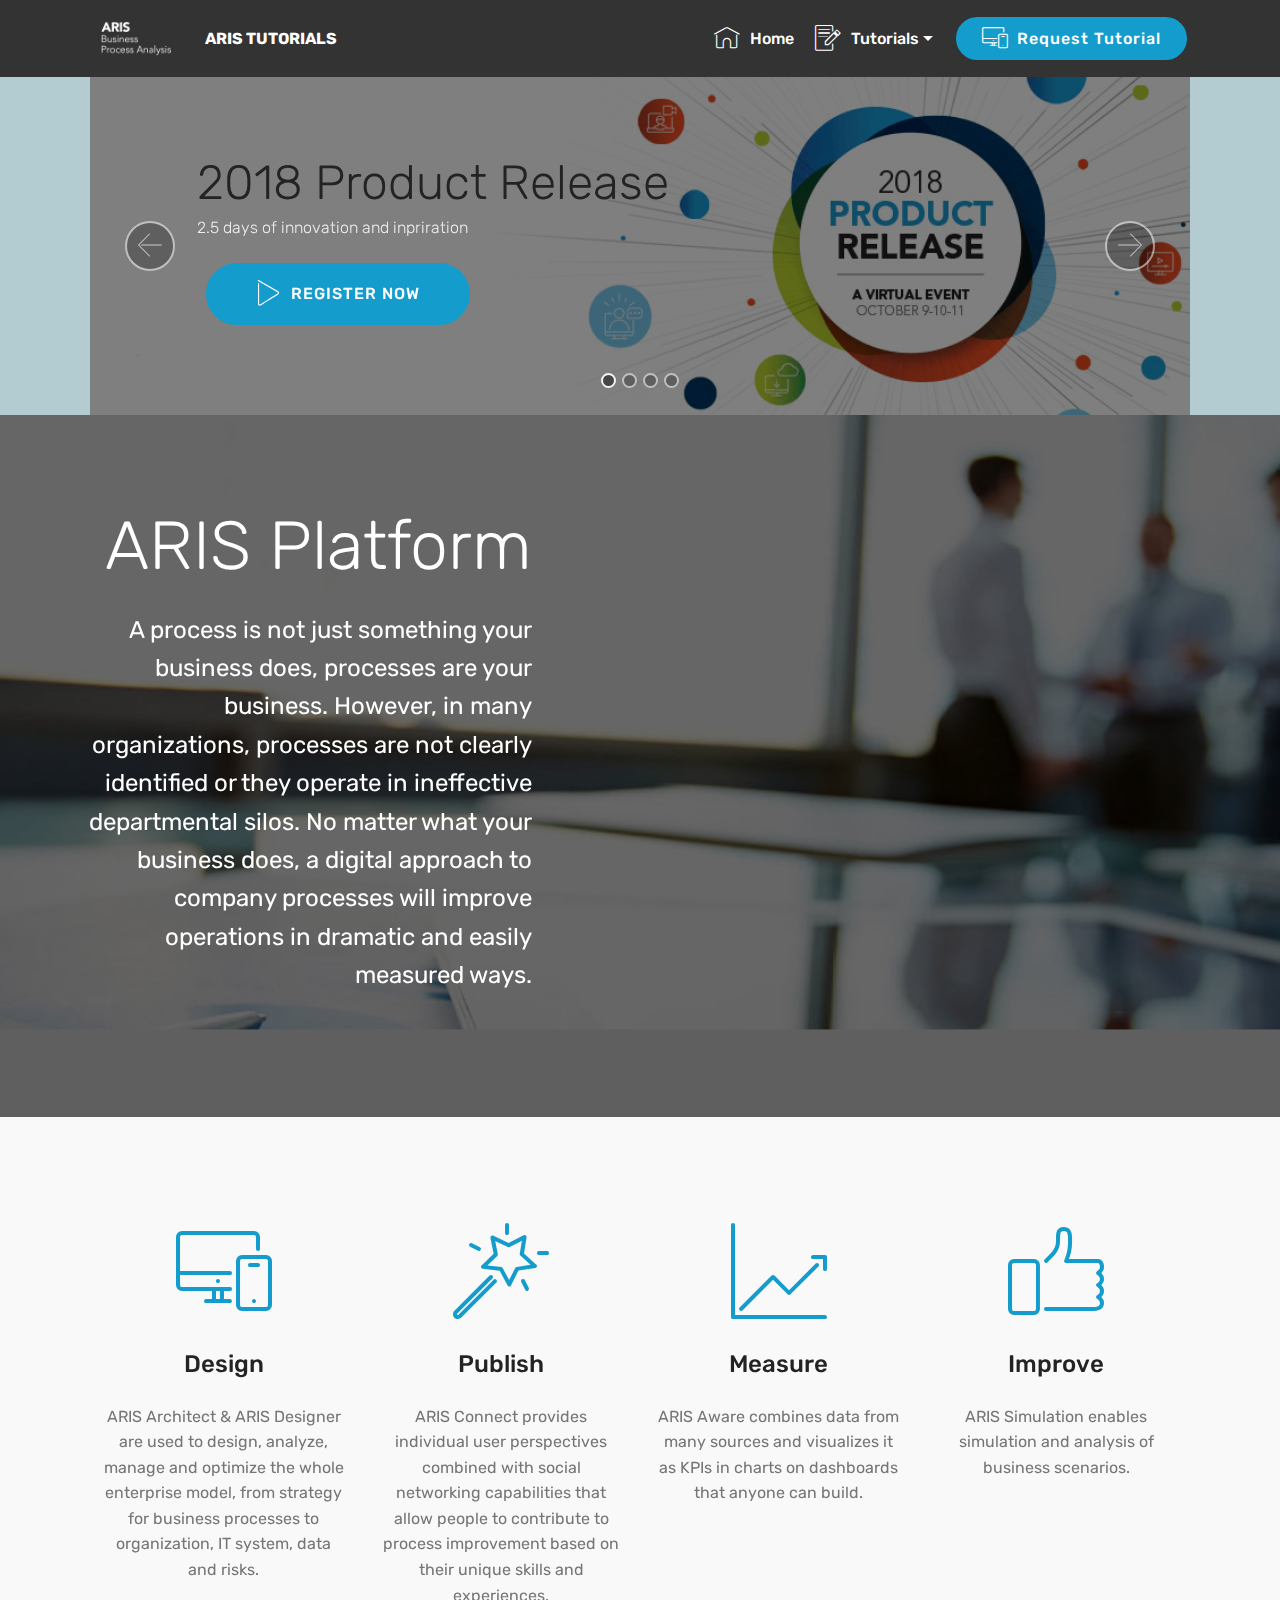
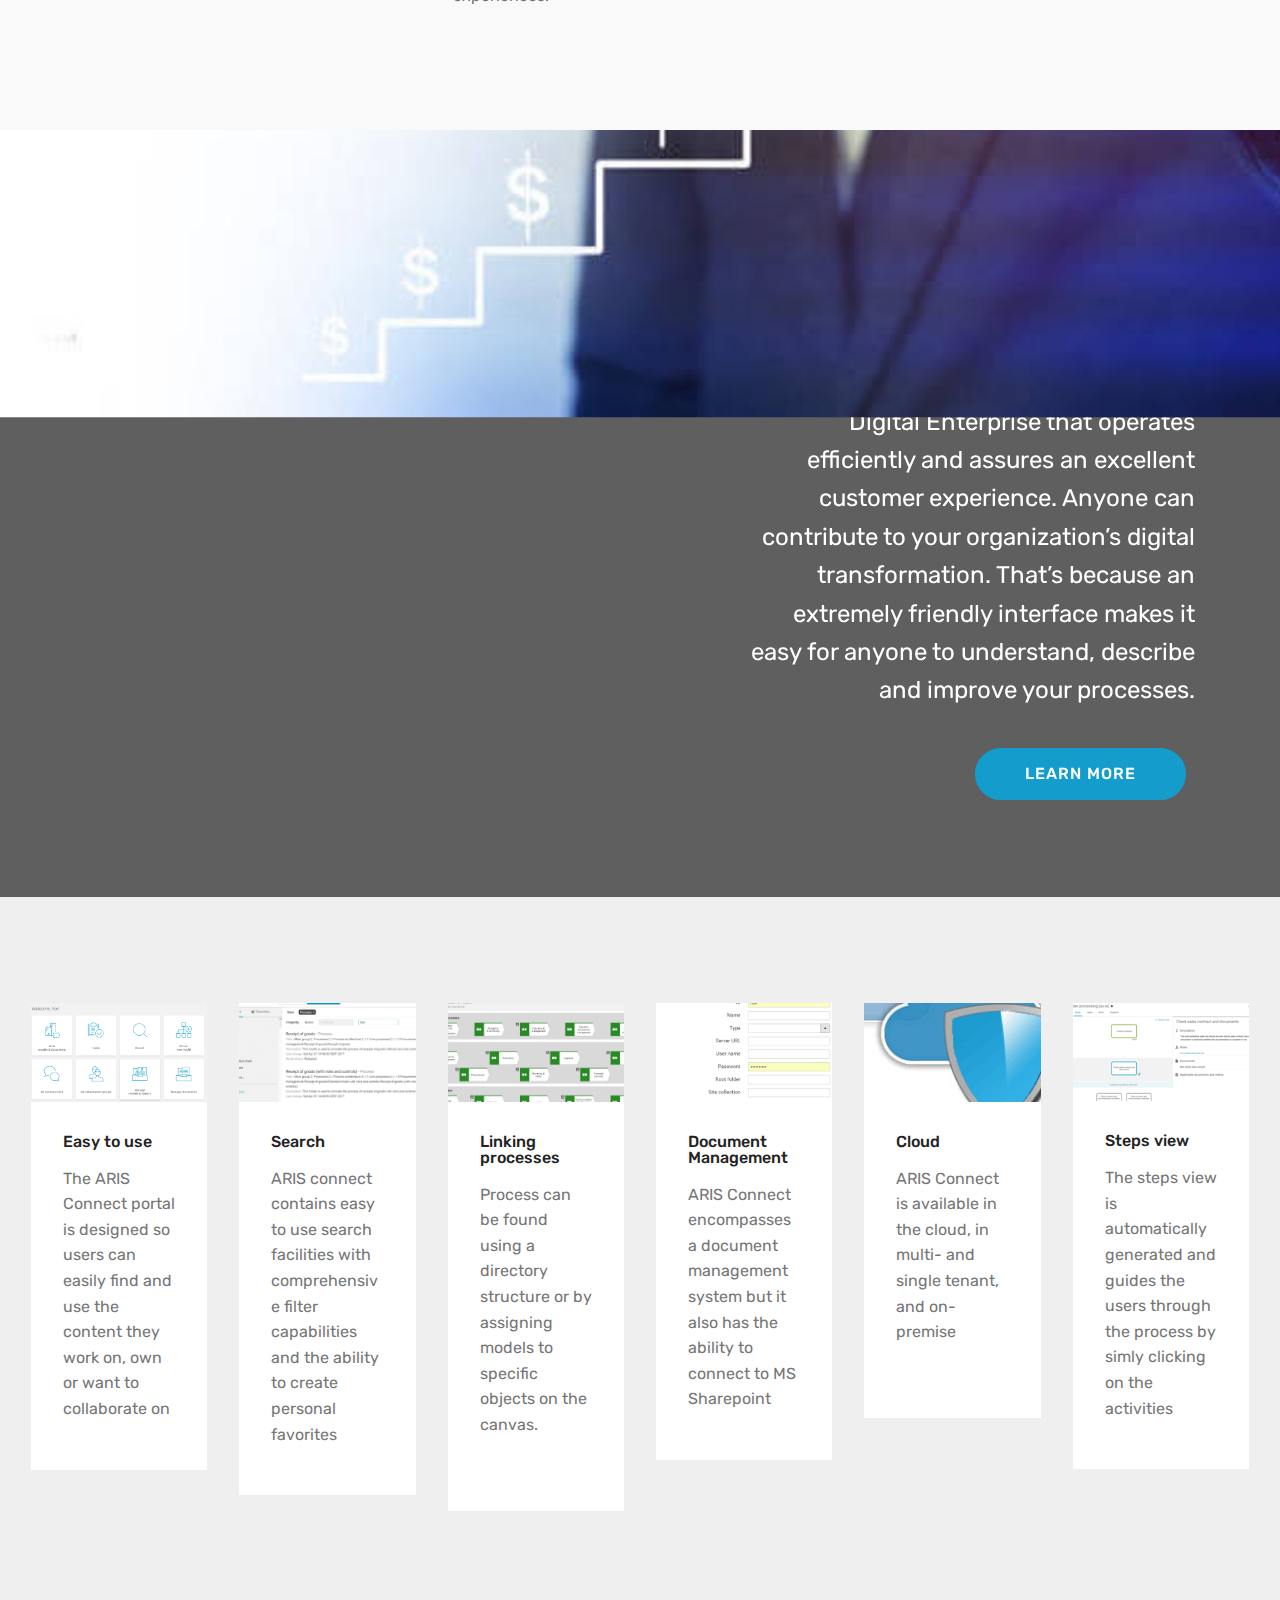
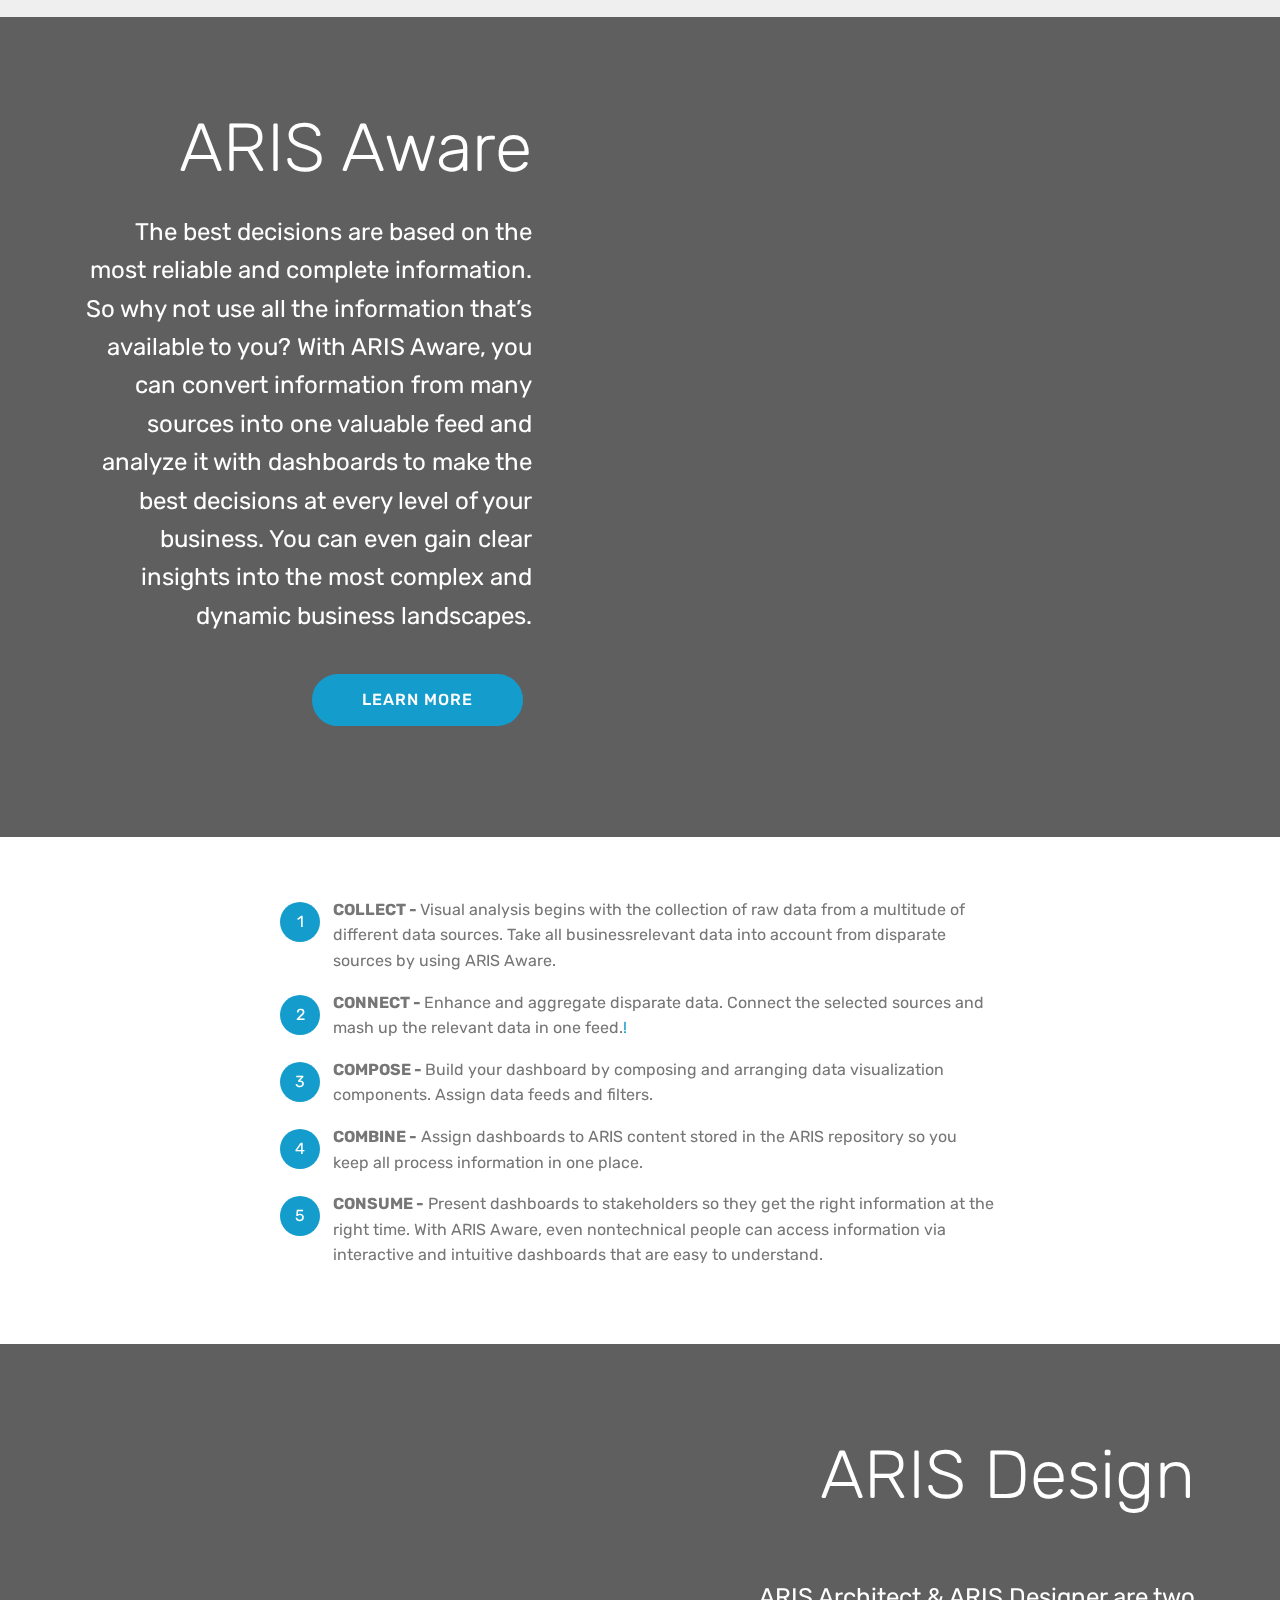
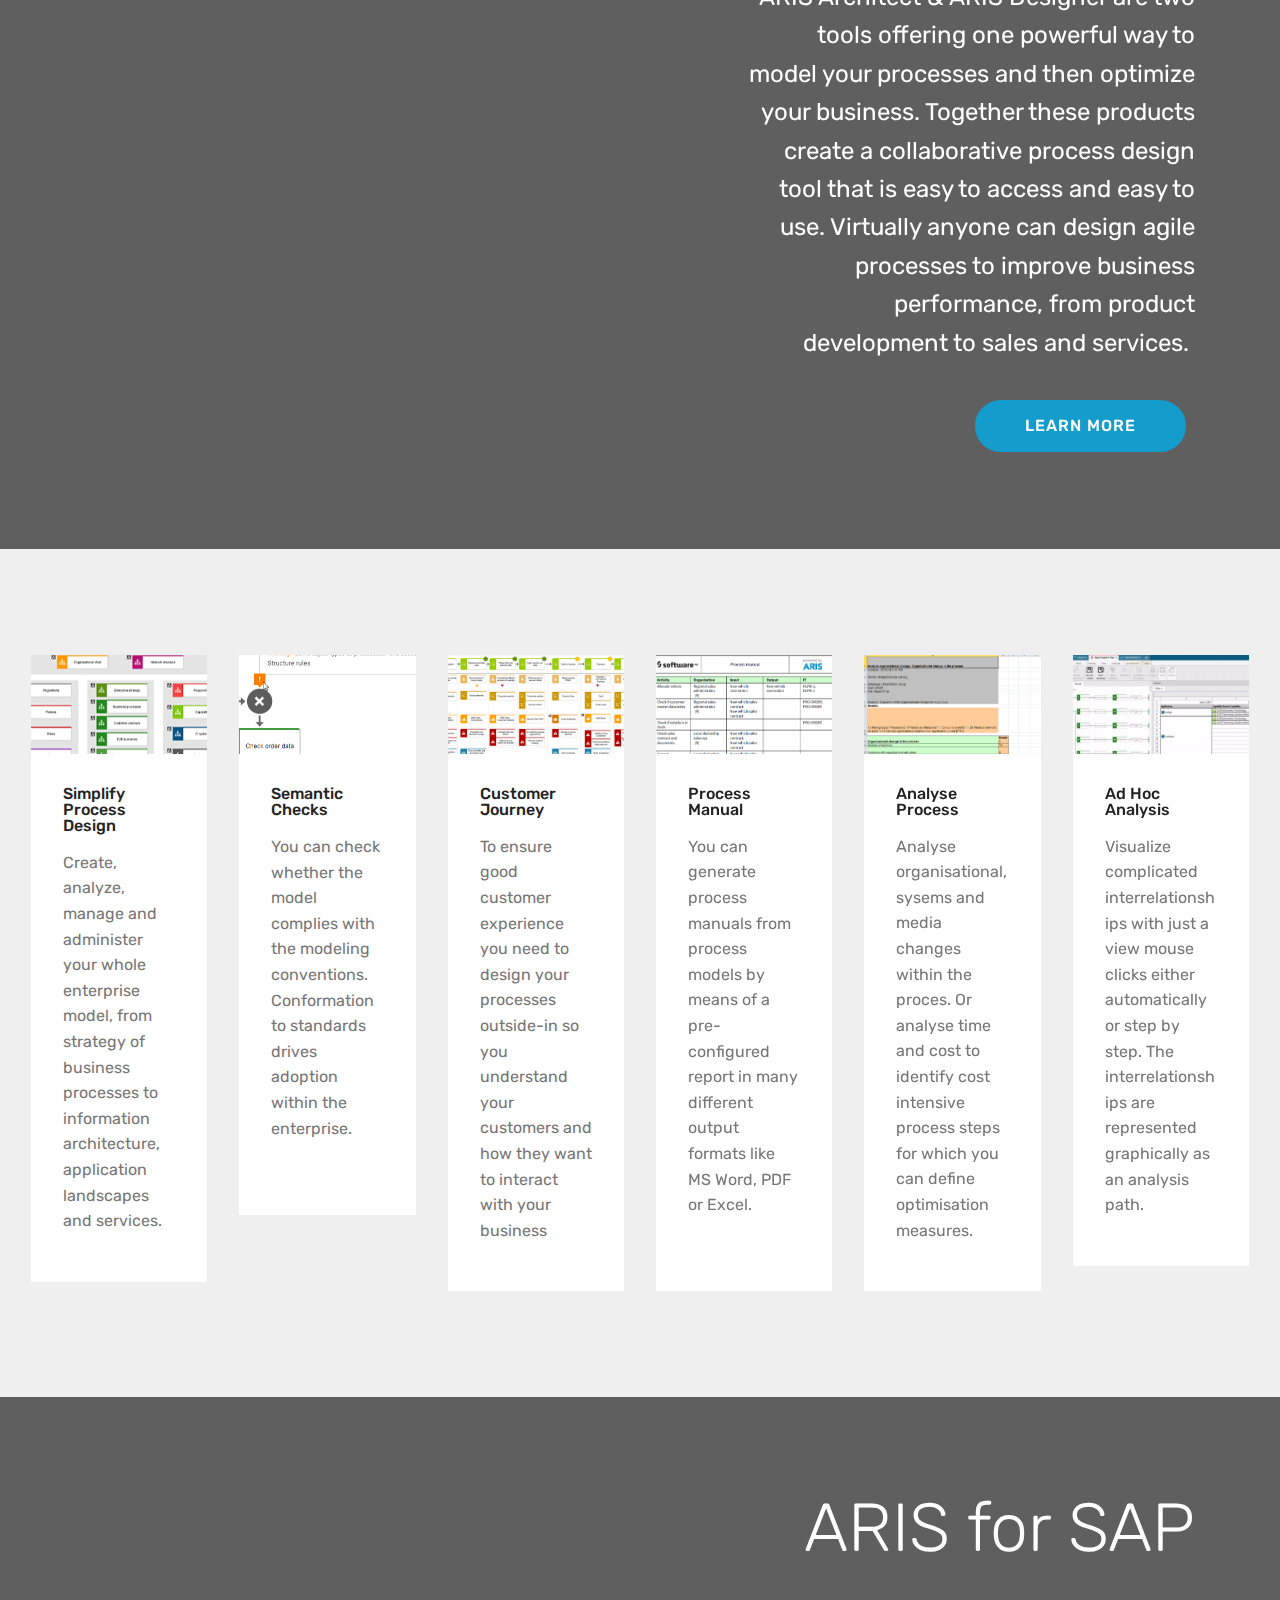
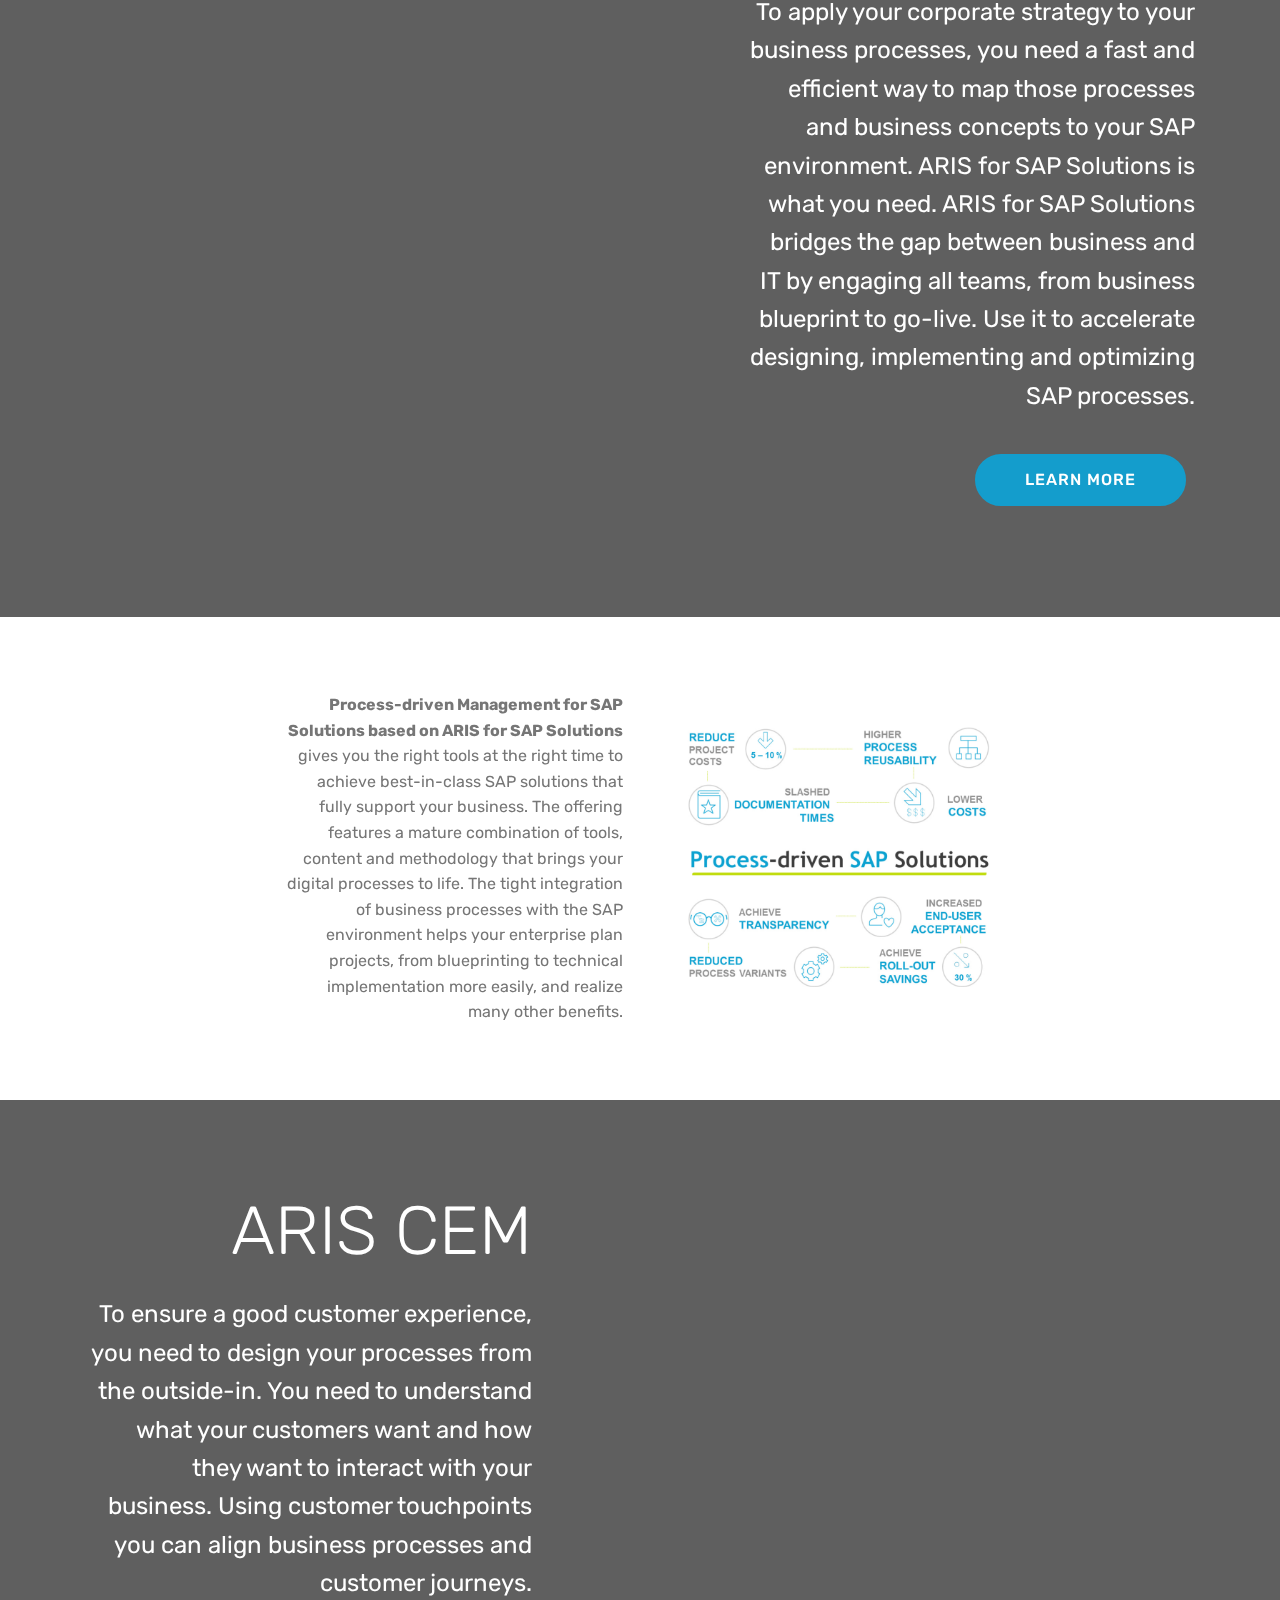
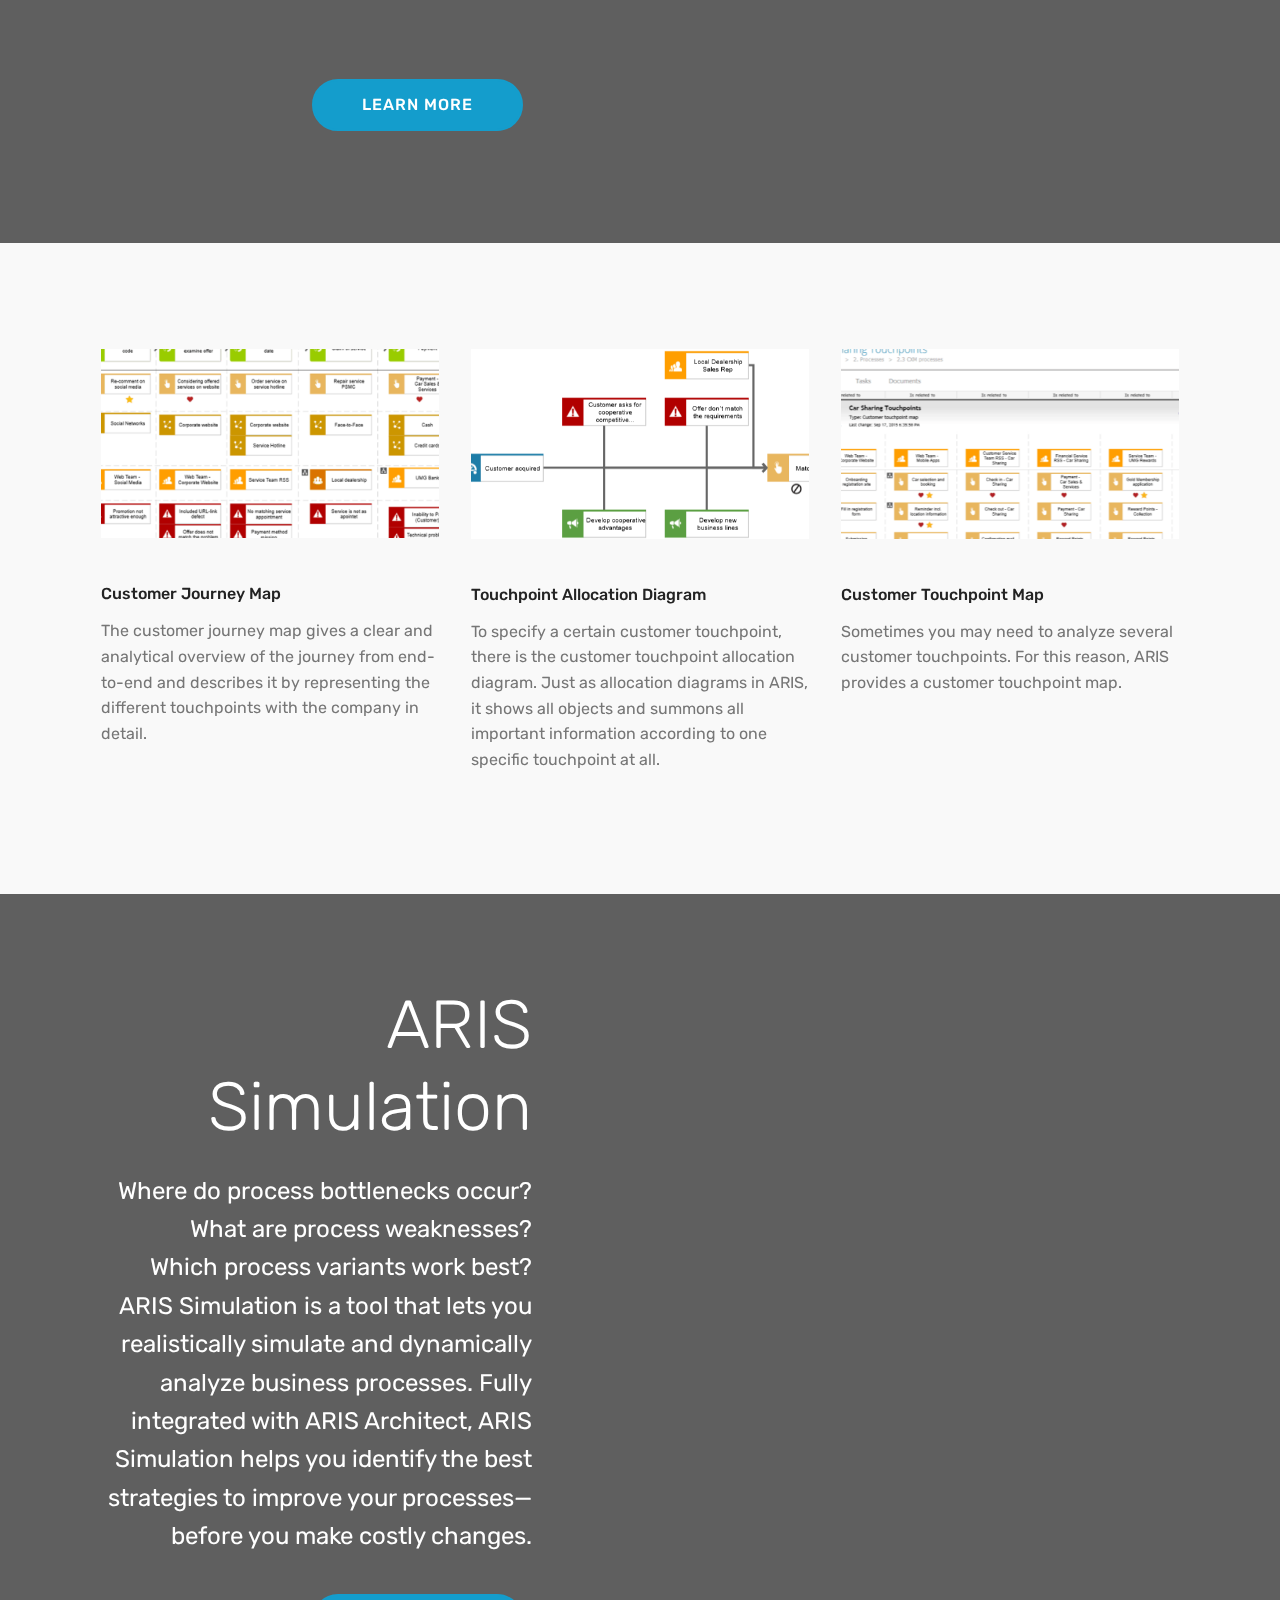
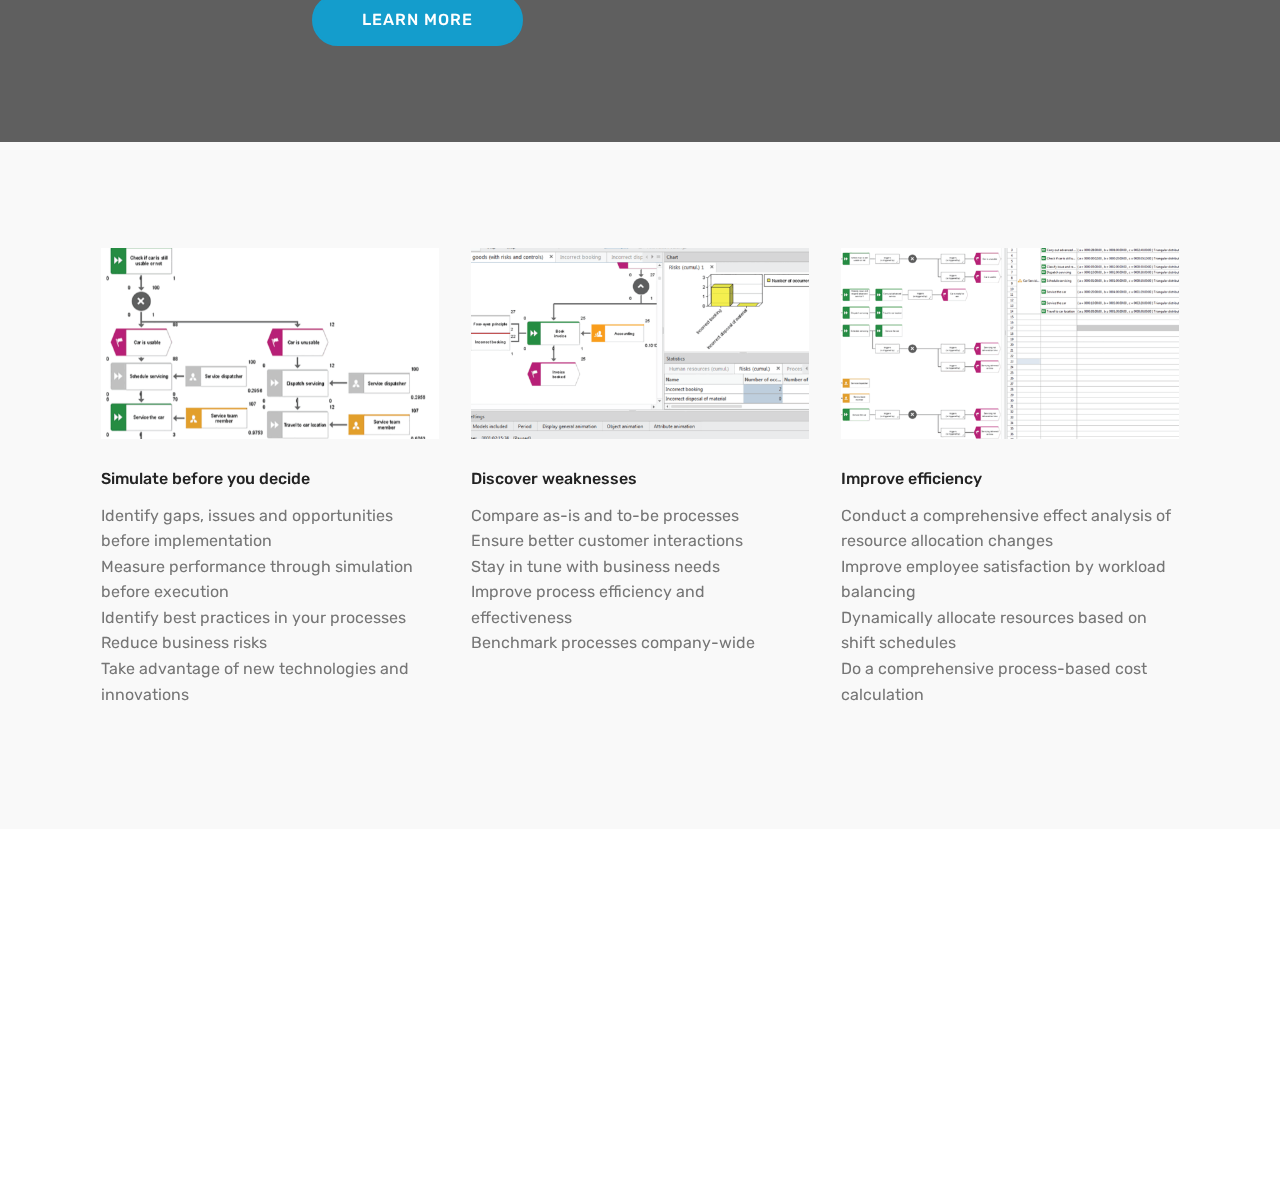
==== commit 9f8827c5: "create github pages" ====
--- a/index.html
+++ b/index.html
@@ -61,12 +61,12 @@
     </nav>
 </section>
 
-<section class="engine"><a href="https://mobiri.se/a">online site builder</a></section><section class="carousel slide cid-r1SRjJDYgM" data-interval="false" id="slider2-17">
+<section class="engine"><a href="https://mobiri.se/l">free web templates</a></section><section class="carousel slide cid-r1SRjJDYgM" data-interval="false" id="slider2-17">
 
     
     <div class="container content-slider">
         <div class="content-slider-wrap">
-            <div><div class="mbr-slider slide carousel" data-pause="true" data-keyboard="false" data-ride="carousel" data-interval="4000"><ol class="carousel-indicators"><li data-app-prevent-settings="" data-target="#slider2-17" data-slide-to="0"></li><li data-app-prevent-settings="" data-target="#slider2-17" class=" active" data-slide-to="1"></li><li data-app-prevent-settings="" data-target="#slider2-17" data-slide-to="2"></li><li data-app-prevent-settings="" data-target="#slider2-17" data-slide-to="3"></li></ol><div class="carousel-inner" role="listbox"><div class="carousel-item slider-fullscreen-image" data-bg-video-slide="false" style="background-image: url(assets/images/banner-product-release-2018-1580-by-445-1580x445.png);"><div class="container container-slide"><div class="image_wrapper"><img src="assets/images/banner-product-release-2018-1580-by-445-1580x445.png"><div class="carousel-caption justify-content-center"><div class="col-10 align-left"><p class="lead mbr-text mbr-fonts-style display-7"><br><br><br><br><br><br><br><br><br></p><div class="mbr-section-btn" buttons="0"><a class="btn display-4 btn-primary" href="https://www.softwareag.com/corporate/company/events/product_release_virtual_conference/default.html?utm_source=aris_community&utm_medium=blog&utm_campaign=2018productrelease" target="_blank"><span class="mbri-play mbr-iconfont mbr-iconfont-btn"></span>REGISTER NOW</a> </div></div></div></div></div></div><div class="carousel-item slider-fullscreen-image active" data-bg-video-slide="false" style="background-image: url(assets/images/amazon-echo-india-no-text-1580-by-445-1580x445.jpg);"><div class="container container-slide"><div class="image_wrapper"><img src="assets/images/amazon-echo-india-no-text-1580-by-445-1580x445.jpg"><div class="carousel-caption justify-content-center"><div class="col-10 align-center"><h2 class="mbr-fonts-style display-2"><a href="https://www.amazon.com/dp/B07DL9WJG4/ref=sr_1_1?s=digital-skills&ie=UTF8&qid=1528440677&sr=1-1&keywords=aris" target="_blank">TRY IT OUT</a></h2><p class="lead mbr-text mbr-fonts-style display-7">ARIS for Amazon Alexa<br>Demo now available!</p></div></div></div></div></div><div class="carousel-item slider-fullscreen-image" data-bg-video-slide="false" style="background-image: url(assets/images/sag-customer-success-1580x445-apr17-notext-1580x445.png);"><div class="container container-slide"><div class="image_wrapper"><div class="mbr-overlay"></div><img src="assets/images/sag-customer-success-1580x445-apr17-notext-1580x445.png"><div class="carousel-caption justify-content-center"><div class="col-10 align-center"><h2 class="mbr-fonts-style display-2"><strong>SAVE THE DATE</strong></h2><p class="lead mbr-text mbr-fonts-style display-7">Join us for the next ARIS user group in Sydney<br>18 October 2018</p></div></div></div></div></div><div class="carousel-item slider-fullscreen-image" data-bg-video-slide="false" style="background-image: url(assets/images/sag-aris-architect-promotional-banner-no-text-1580x445.png);"><div class="container container-slide"><div class="image_wrapper"><div class="mbr-overlay"></div><img src="assets/images/sag-aris-architect-promotional-banner-no-text-1580x445.png"><div class="carousel-caption justify-content-center"><div class="col-10 align-center"><h2 class="mbr-fonts-style display-2"><a href="http://www.b2b.com/three-cheers-for-aris-bpmn-2.0" target="_blank">ARIS BPMN 2.0</a></h2><p class="lead mbr-text mbr-fonts-style display-7">Leading the pack</p></div></div></div></div></div></div><a data-app-prevent-settings="" class="carousel-control carousel-control-prev" role="button" data-slide="prev" href="#slider2-17"><span aria-hidden="true" class="mbri-left mbr-iconfont"></span><span class="sr-only">Previous</span></a><a data-app-prevent-settings="" class="carousel-control carousel-control-next" role="button" data-slide="next" href="#slider2-17"><span aria-hidden="true" class="mbri-right mbr-iconfont"></span><span class="sr-only">Next</span></a></div></div> 
+            <div><div class="mbr-slider slide carousel" data-pause="true" data-keyboard="false" data-ride="carousel" data-interval="4000"><ol class="carousel-indicators"><li data-app-prevent-settings="" data-target="#slider2-17" class=" active" data-slide-to="0"></li><li data-app-prevent-settings="" data-target="#slider2-17" data-slide-to="1"></li><li data-app-prevent-settings="" data-target="#slider2-17" data-slide-to="2"></li><li data-app-prevent-settings="" data-target="#slider2-17" data-slide-to="3"></li></ol><div class="carousel-inner" role="listbox"><div class="carousel-item slider-fullscreen-image active" data-bg-video-slide="false" style="background-image: url(assets/images/2018productrelease-970x300.png);"><div class="container container-slide"><div class="image_wrapper"><div class="mbr-overlay"></div><img src="assets/images/2018productrelease-970x300.png"><div class="carousel-caption justify-content-center"><div class="col-10 align-left"><h2 class="mbr-fonts-style display-2">2018 Product Release</h2><p class="lead mbr-text mbr-fonts-style display-7">2.5 days of innovation and inpriration</p><div class="mbr-section-btn" buttons="0"><a class="btn display-4 btn-primary" href="https://www.softwareag.com/corporate/company/events/product_release_virtual_conference/default.html?utm_source=aris_community&utm_medium=blog&utm_campaign=2018productrelease" target="_blank"><span class="mbri-play mbr-iconfont mbr-iconfont-btn"></span>REGISTER NOW</a> </div></div></div></div></div></div><div class="carousel-item slider-fullscreen-image" data-bg-video-slide="false" style="background-image: url(assets/images/amazon-echo-india-no-text-1580-by-445-1580x445.jpg);"><div class="container container-slide"><div class="image_wrapper"><img src="assets/images/amazon-echo-india-no-text-1580-by-445-1580x445.jpg"><div class="carousel-caption justify-content-center"><div class="col-10 align-center"><h2 class="mbr-fonts-style display-2"><a href="https://www.amazon.com/dp/B07DL9WJG4/ref=sr_1_1?s=digital-skills&ie=UTF8&qid=1528440677&sr=1-1&keywords=aris" target="_blank">TRY IT OUT</a></h2><p class="lead mbr-text mbr-fonts-style display-7">ARIS for Amazon Alexa<br>Demo now available!</p></div></div></div></div></div><div class="carousel-item slider-fullscreen-image" data-bg-video-slide="false" style="background-image: url(assets/images/sag-customer-success-1580x445-apr17-notext-1580x445.png);"><div class="container container-slide"><div class="image_wrapper"><div class="mbr-overlay"></div><img src="assets/images/sag-customer-success-1580x445-apr17-notext-1580x445.png"><div class="carousel-caption justify-content-center"><div class="col-10 align-center"><h2 class="mbr-fonts-style display-2"><strong>SAVE THE DATE</strong></h2><p class="lead mbr-text mbr-fonts-style display-7">Join us for the next ARIS user group in Sydney<br>18 October 2018</p></div></div></div></div></div><div class="carousel-item slider-fullscreen-image" data-bg-video-slide="false" style="background-image: url(assets/images/sag-aris-architect-promotional-banner-no-text-1580x445.png);"><div class="container container-slide"><div class="image_wrapper"><div class="mbr-overlay"></div><img src="assets/images/sag-aris-architect-promotional-banner-no-text-1580x445.png"><div class="carousel-caption justify-content-center"><div class="col-10 align-center"><h2 class="mbr-fonts-style display-2"><a href="http://www.b2b.com/three-cheers-for-aris-bpmn-2.0" target="_blank">ARIS BPMN 2.0</a></h2><p class="lead mbr-text mbr-fonts-style display-7">Leading the pack</p></div></div></div></div></div></div><a data-app-prevent-settings="" class="carousel-control carousel-control-prev" role="button" data-slide="prev" href="#slider2-17"><span aria-hidden="true" class="mbri-left mbr-iconfont"></span><span class="sr-only">Previous</span></a><a data-app-prevent-settings="" class="carousel-control carousel-control-next" role="button" data-slide="next" href="#slider2-17"><span aria-hidden="true" class="mbri-right mbr-iconfont"></span><span class="sr-only">Next</span></a></div></div> 
         </div>
     </div>
 </section>
--- a/assets/mobirise/css/mbr-additional.css
+++ b/assets/mobirise/css/mbr-additional.css
@@ -1649,10 +1649,10 @@
 }
 .cid-r1SRjJDYgM P {
   text-align: left;
-  color: #ffffff;
+  color: #efefef;
 }
 .cid-r1SRjJDYgM H2 {
-  color: #efefef;
+  color: #232323;
   text-align: left;
 }
 .cid-r1NJ57IlrL .navbar {
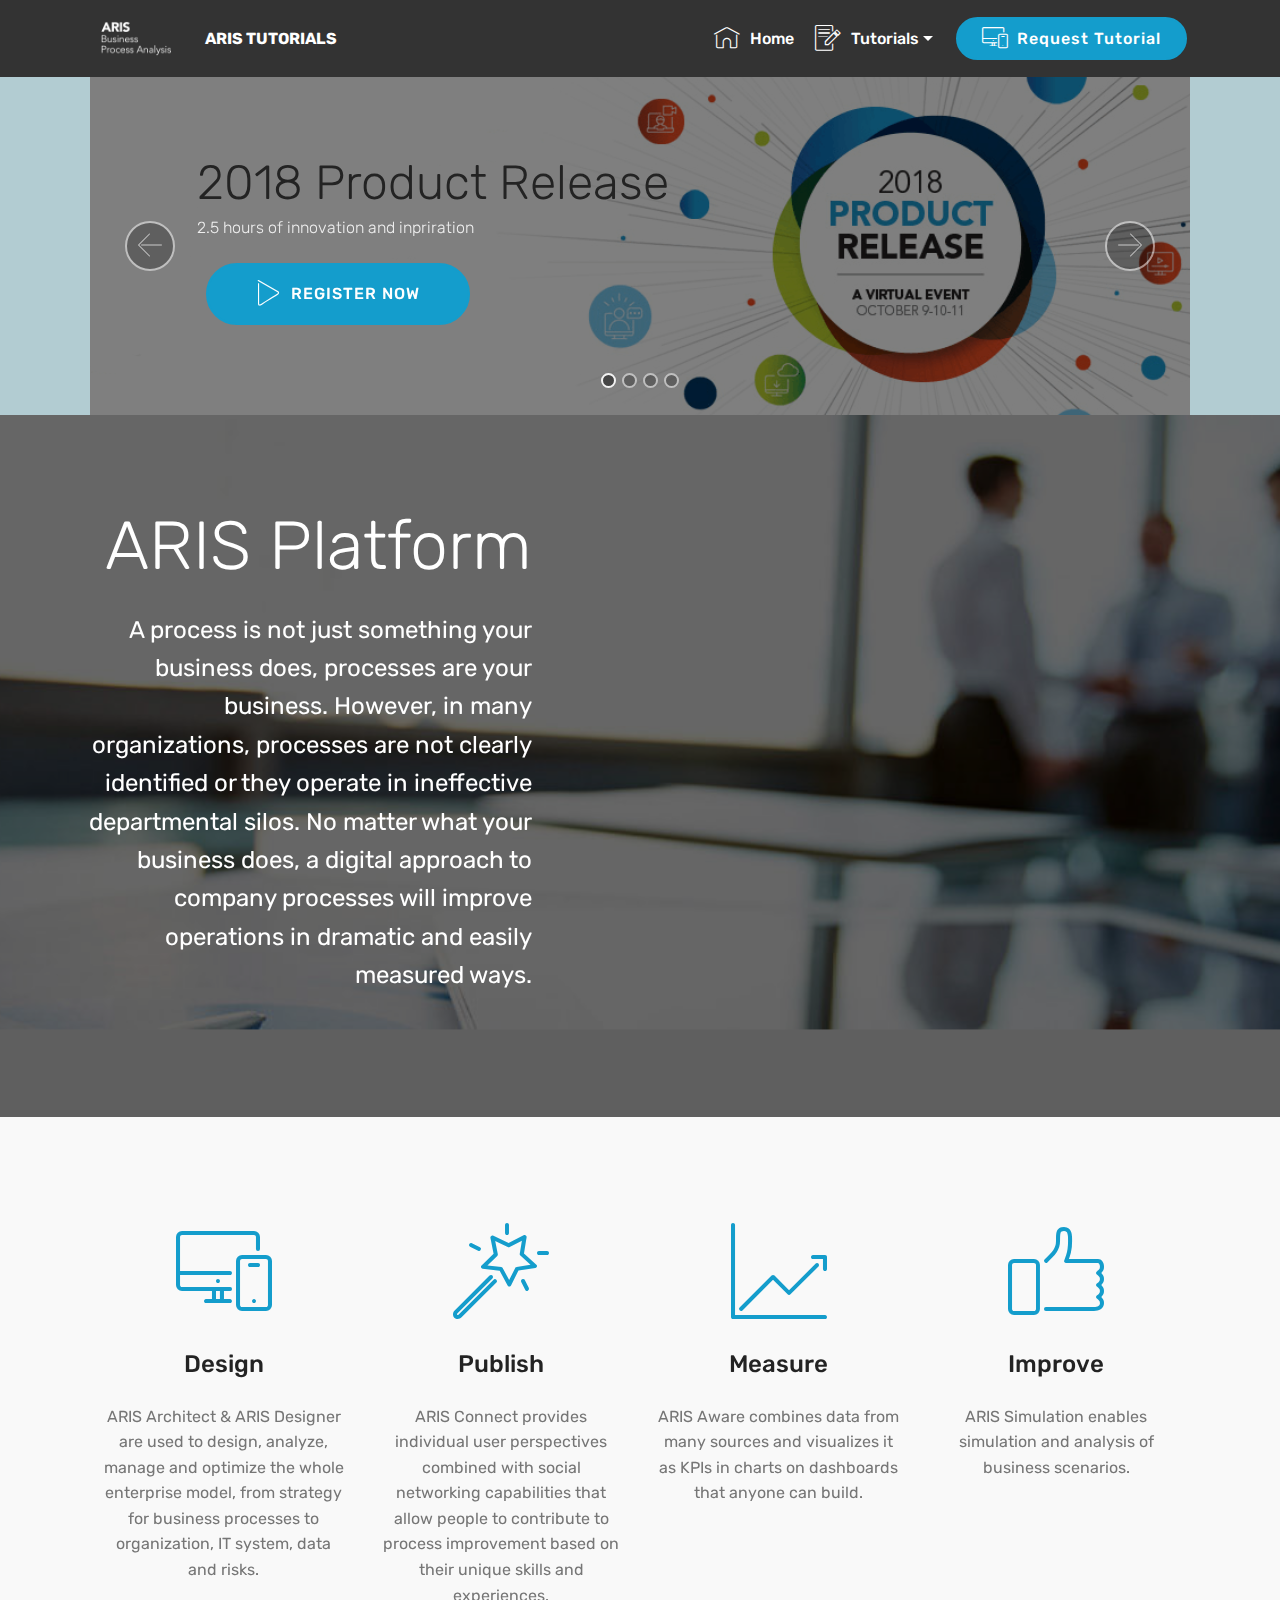
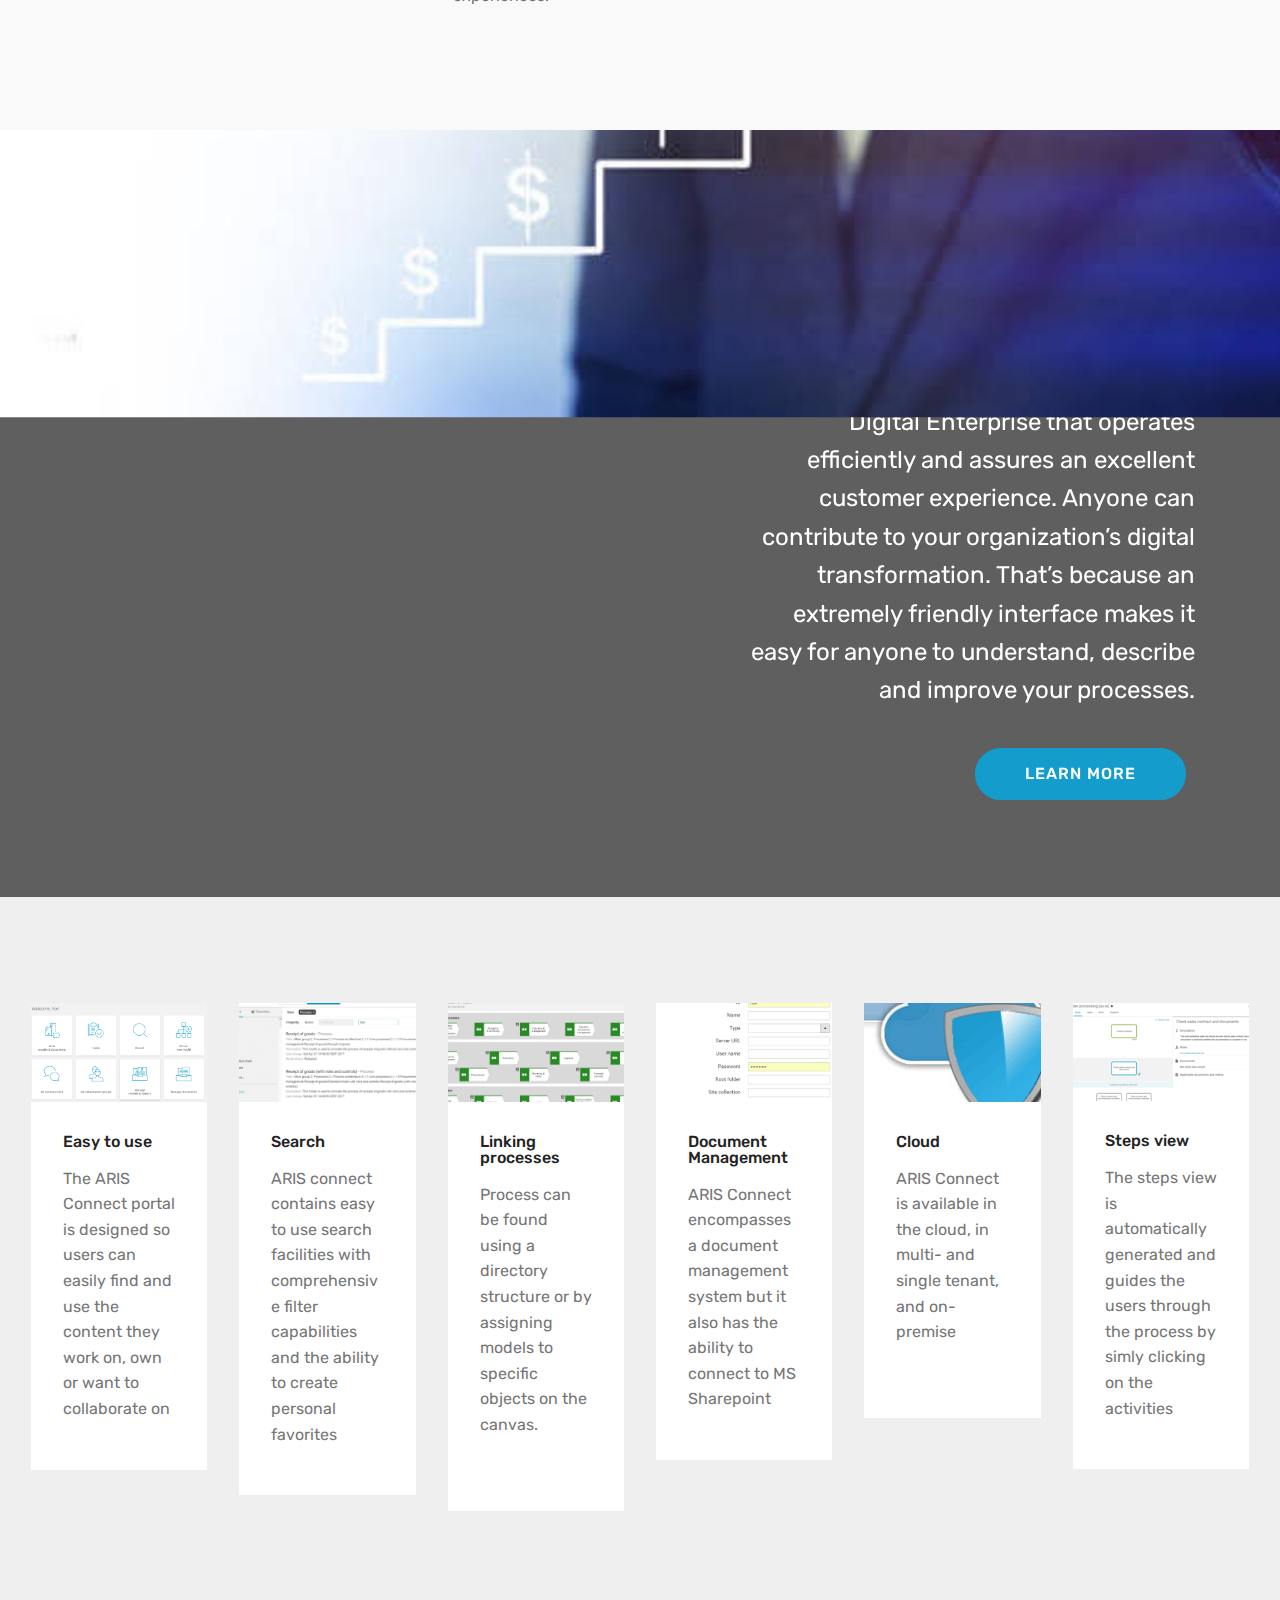
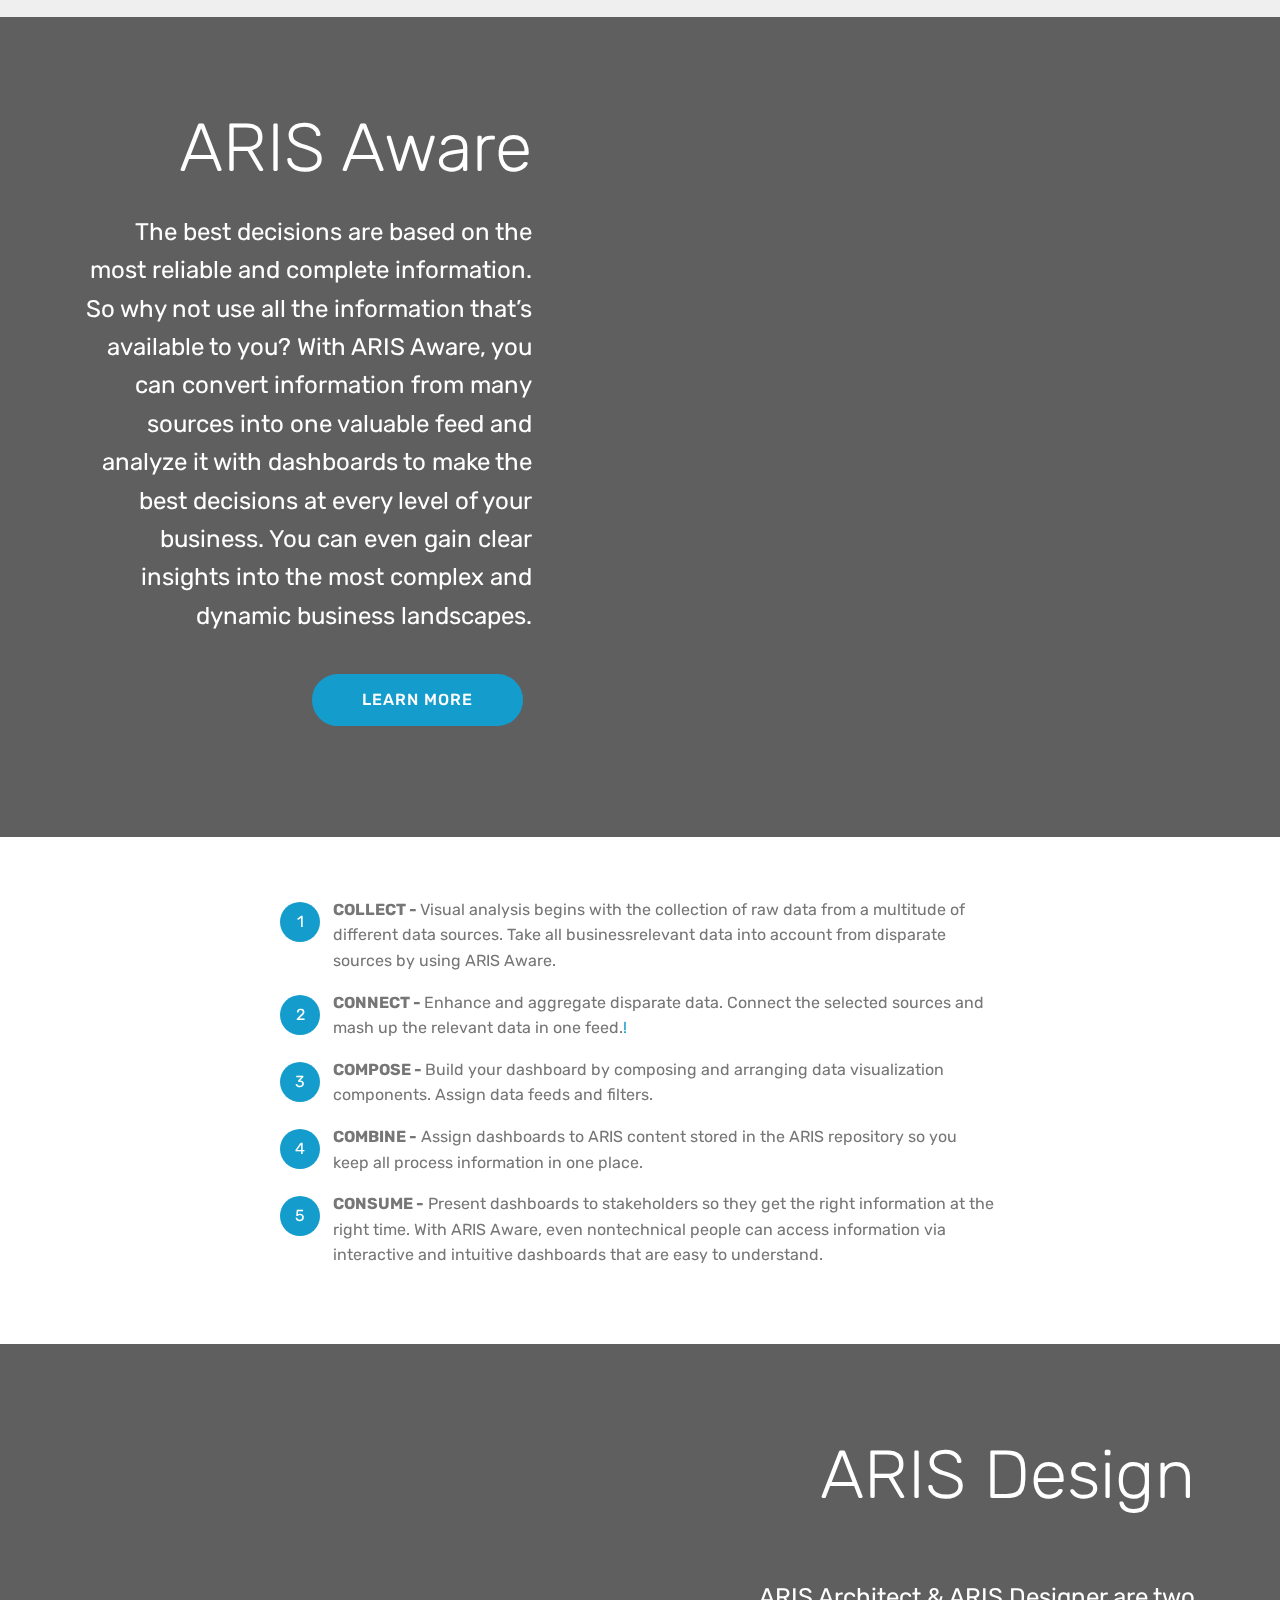
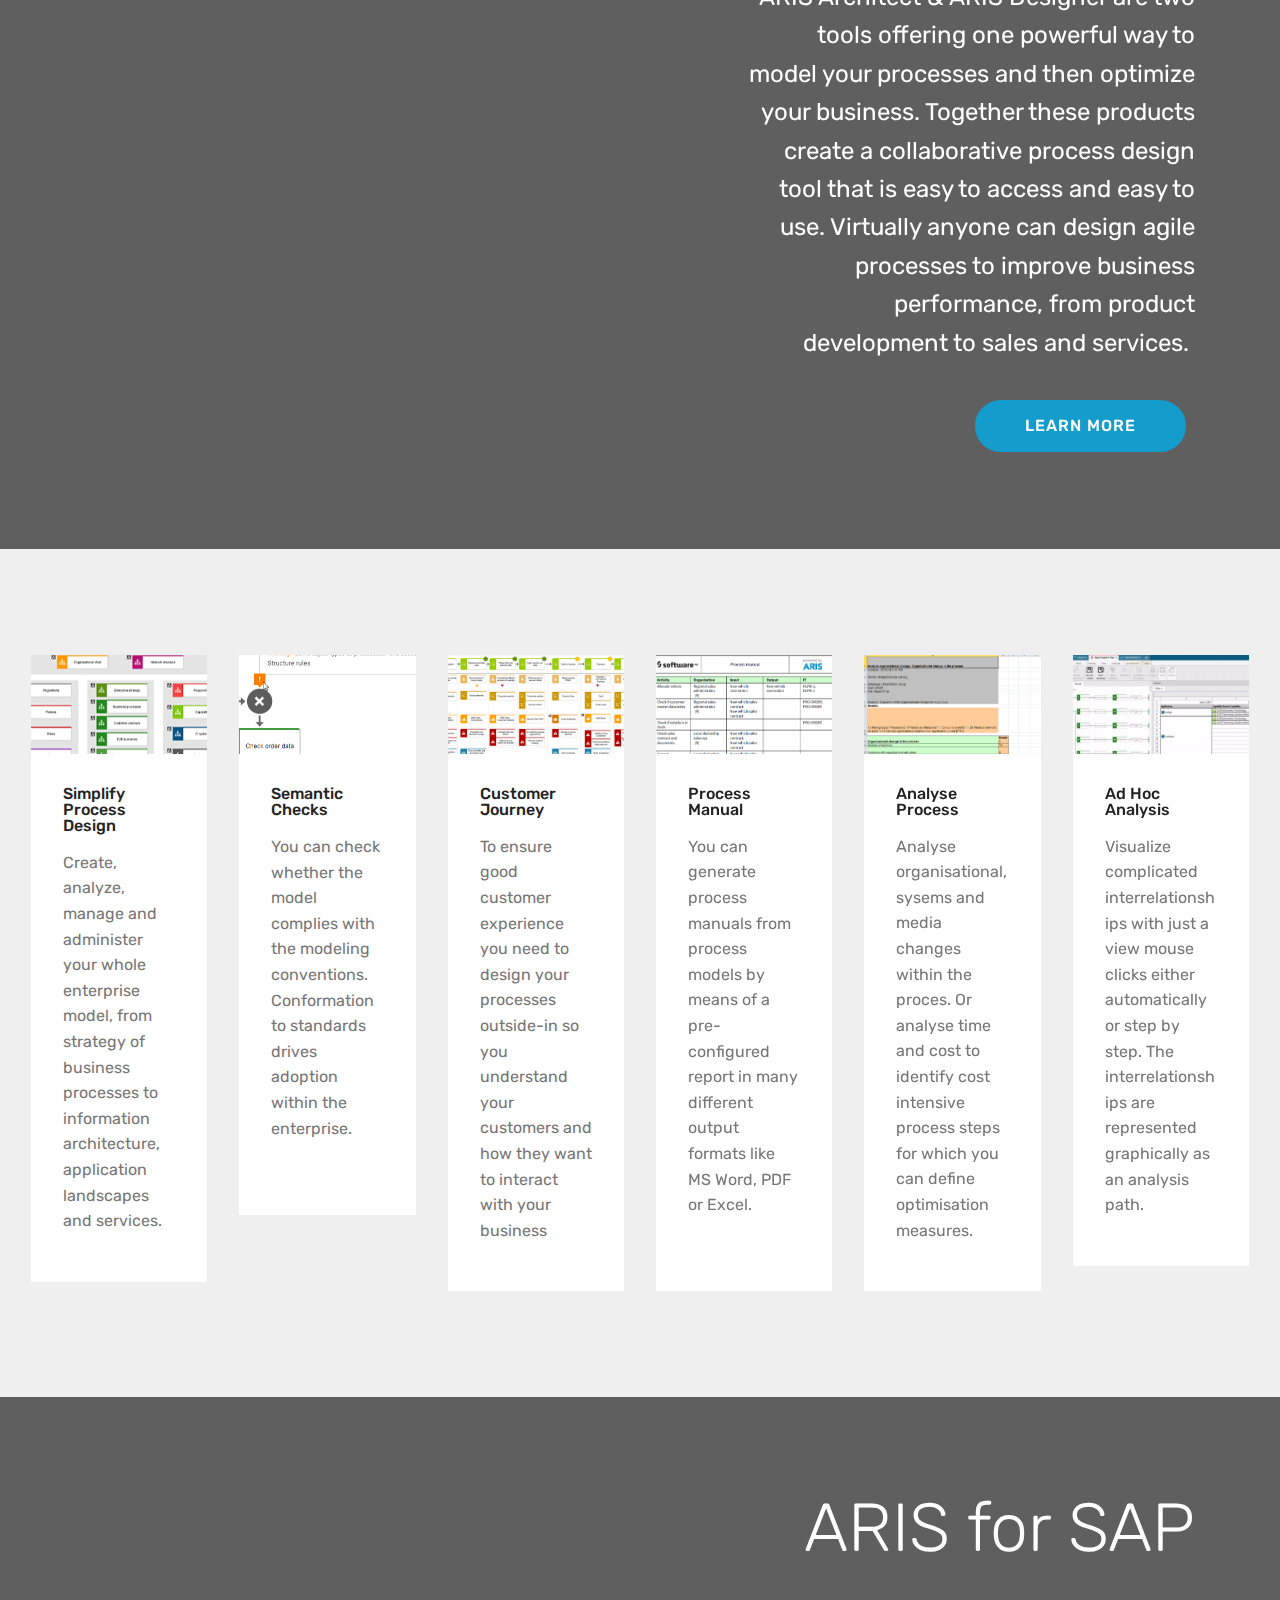
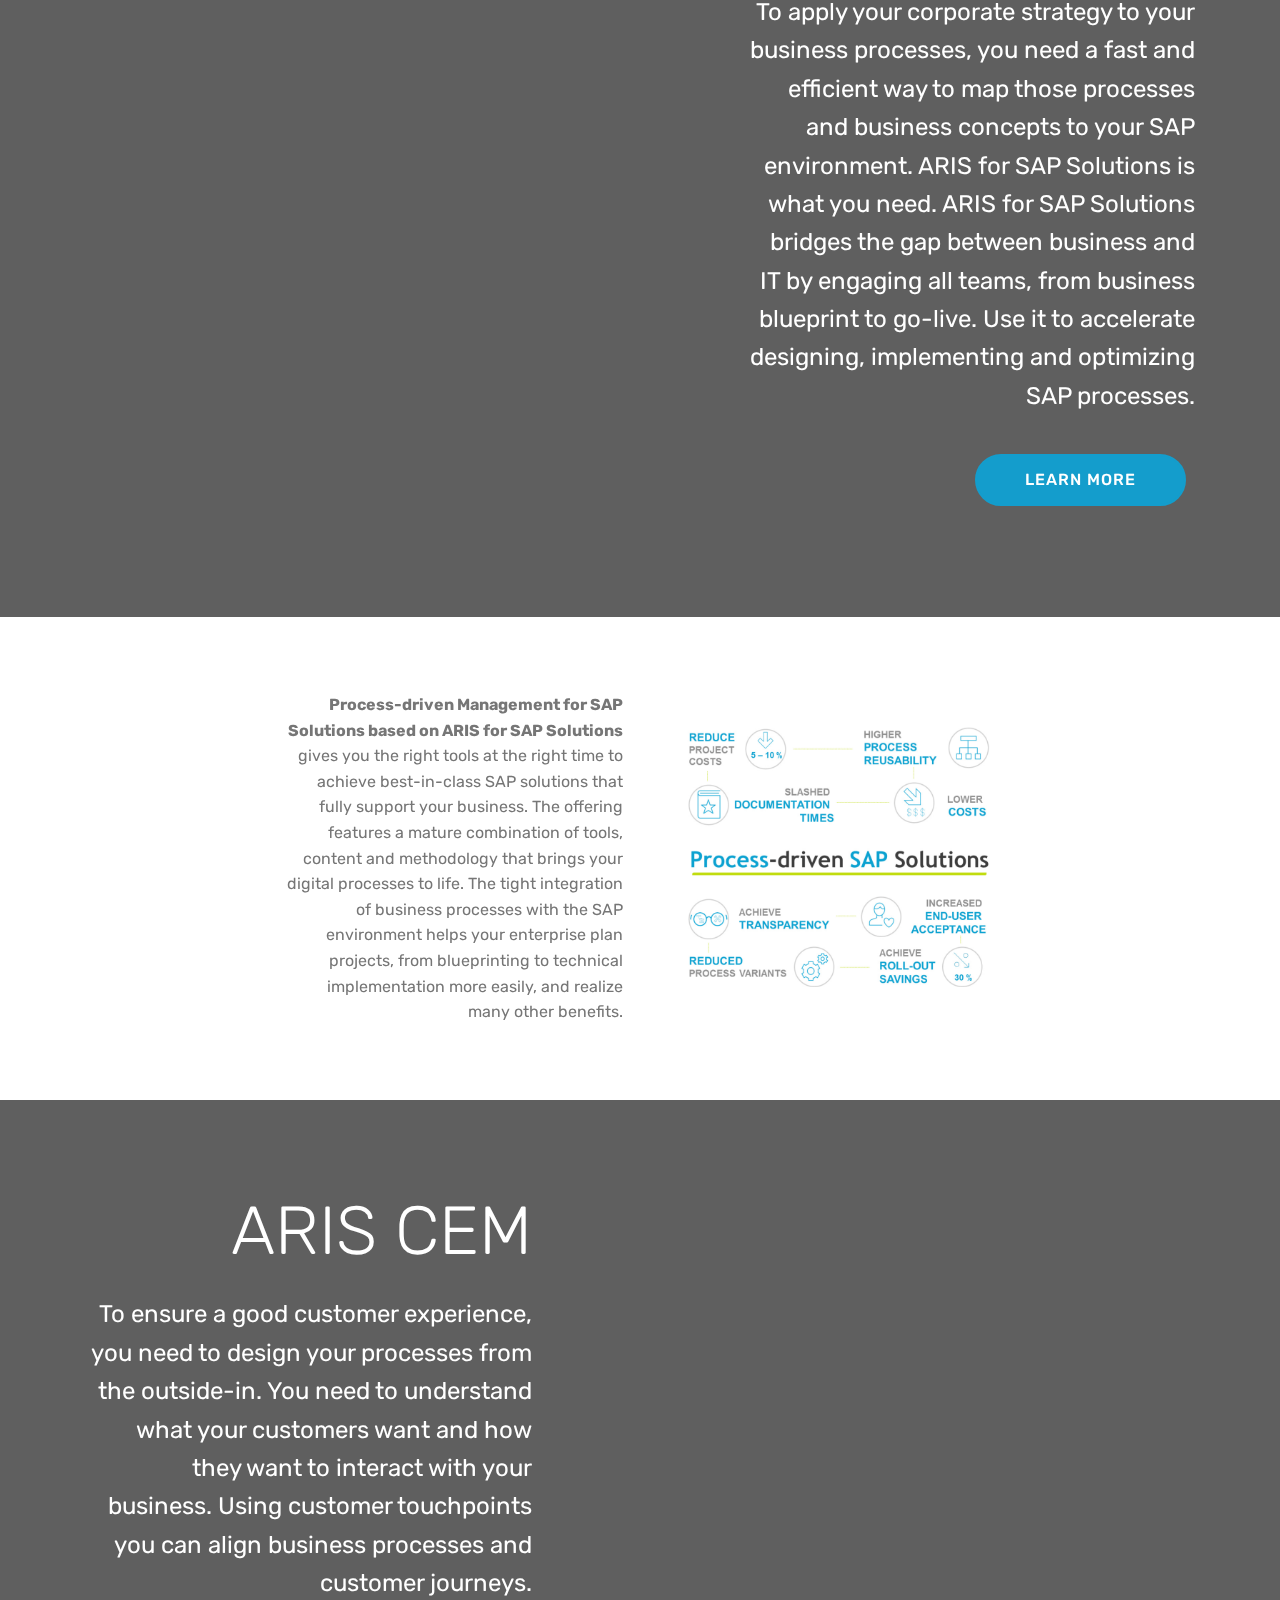
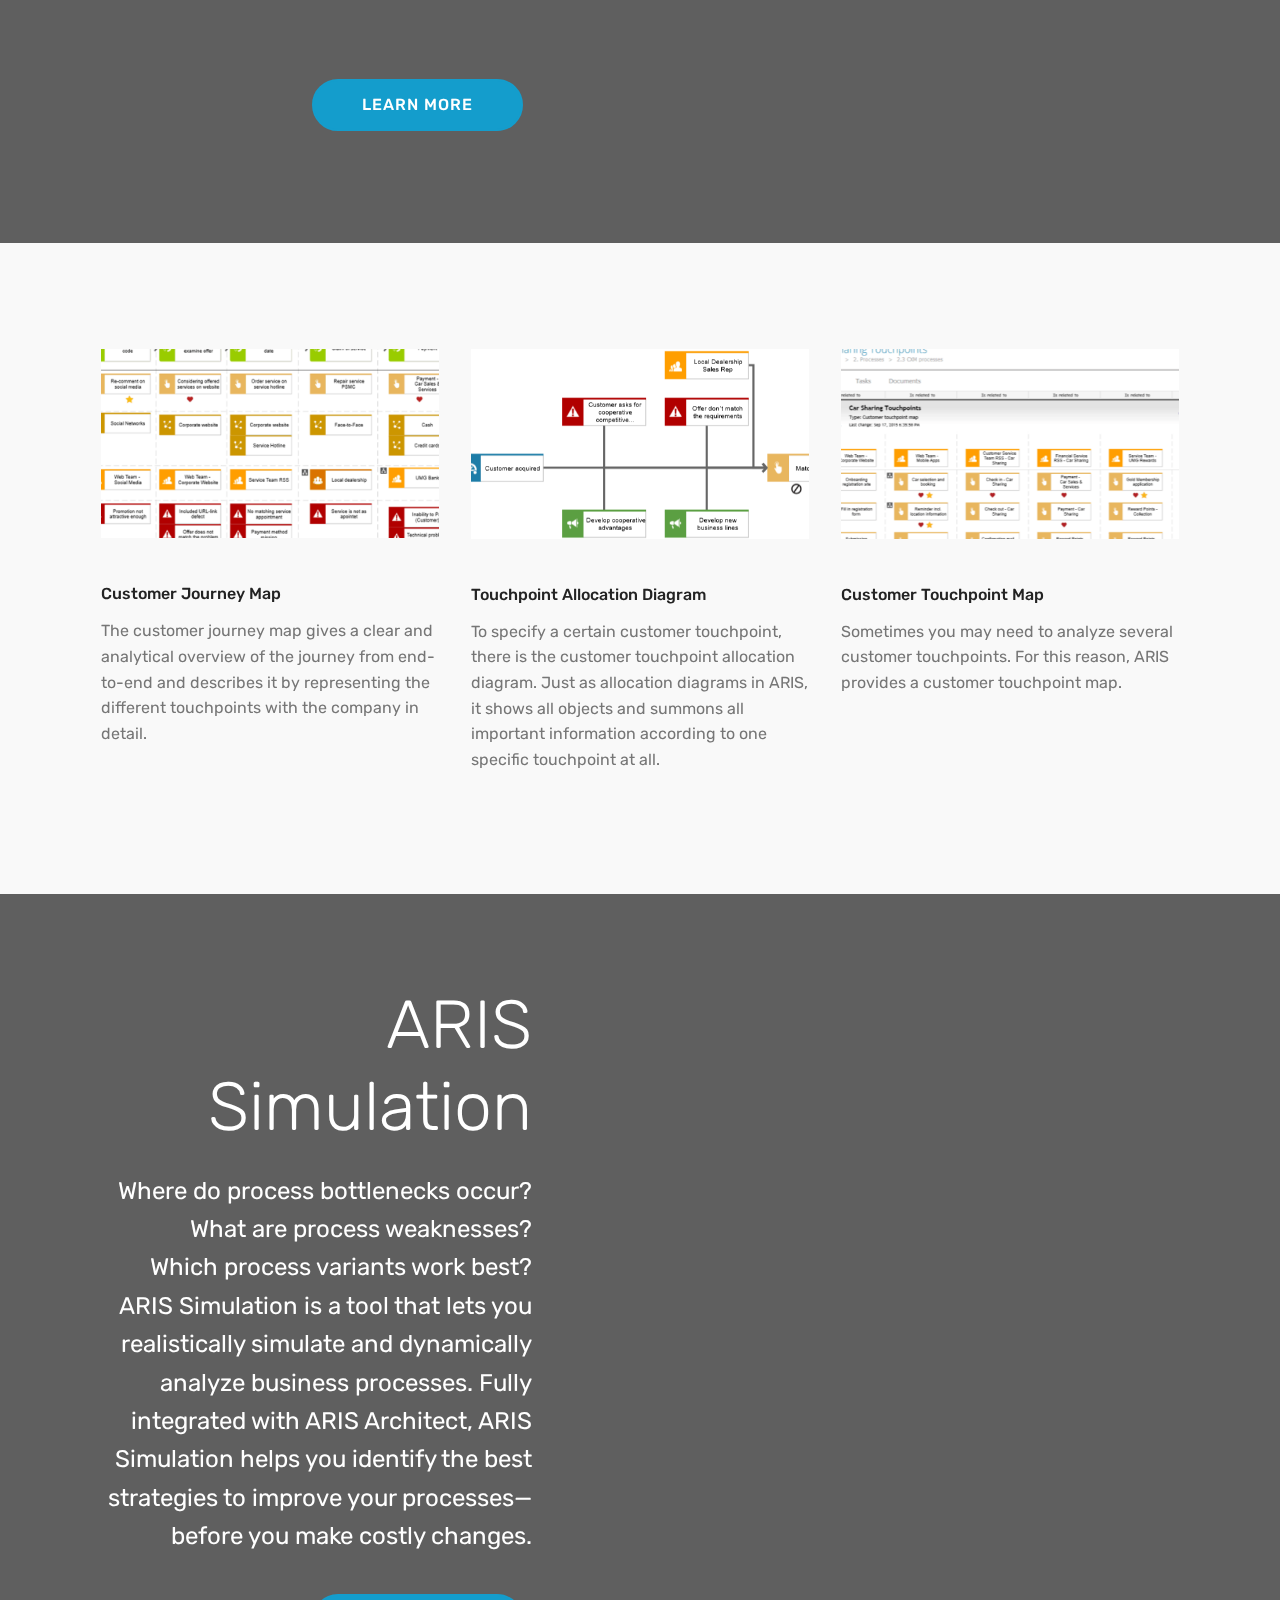
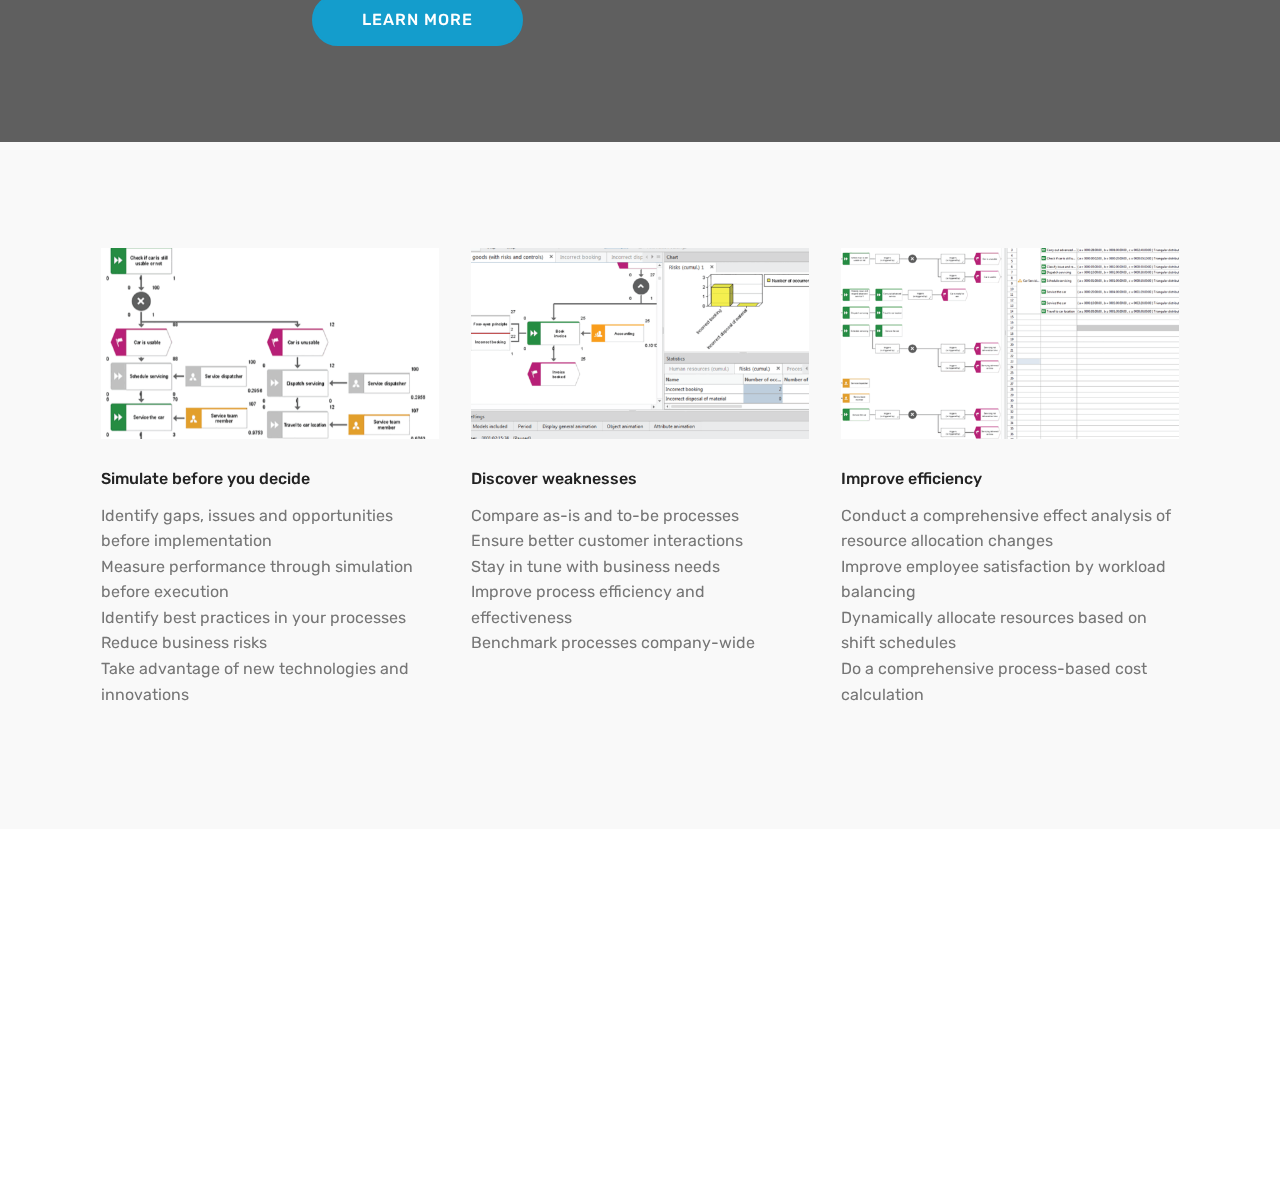
==== commit c5cb9101: "create github pages" ====
--- a/index.html
+++ b/index.html
@@ -1,10 +1,10 @@
 <!DOCTYPE html>
 <html >
 <head>
-  <!-- Site made with Mobirise Website Builder v4.8.1, https://mobirise.com -->
+  <!-- Site made with Mobirise Website Builder v4.8.6, https://mobirise.com -->
   <meta charset="UTF-8">
   <meta http-equiv="X-UA-Compatible" content="IE=edge">
-  <meta name="generator" content="Mobirise v4.8.1, mobirise.com">
+  <meta name="generator" content="Mobirise v4.8.6, mobirise.com">
   <meta name="viewport" content="width=device-width, initial-scale=1, minimum-scale=1">
   <link rel="shortcut icon" href="assets/images/icon-process1-100-100-tcm389-159271-100x100.png" type="image/x-icon">
   <meta name="description" content="">
@@ -61,12 +61,12 @@
     </nav>
 </section>
 
-<section class="engine"><a href="https://mobiri.se/l">free web templates</a></section><section class="carousel slide cid-r1SRjJDYgM" data-interval="false" id="slider2-17">
+<section class="engine"><a href="https://mobirise.info/m">free website design templates</a></section><section class="carousel slide cid-r1SRjJDYgM" data-interval="false" id="slider2-17">
 
     
     <div class="container content-slider">
         <div class="content-slider-wrap">
-            <div><div class="mbr-slider slide carousel" data-pause="true" data-keyboard="false" data-ride="carousel" data-interval="4000"><ol class="carousel-indicators"><li data-app-prevent-settings="" data-target="#slider2-17" class=" active" data-slide-to="0"></li><li data-app-prevent-settings="" data-target="#slider2-17" data-slide-to="1"></li><li data-app-prevent-settings="" data-target="#slider2-17" data-slide-to="2"></li><li data-app-prevent-settings="" data-target="#slider2-17" data-slide-to="3"></li></ol><div class="carousel-inner" role="listbox"><div class="carousel-item slider-fullscreen-image active" data-bg-video-slide="false" style="background-image: url(assets/images/2018productrelease-970x300.png);"><div class="container container-slide"><div class="image_wrapper"><div class="mbr-overlay"></div><img src="assets/images/2018productrelease-970x300.png"><div class="carousel-caption justify-content-center"><div class="col-10 align-left"><h2 class="mbr-fonts-style display-2">2018 Product Release</h2><p class="lead mbr-text mbr-fonts-style display-7">2.5 days of innovation and inpriration</p><div class="mbr-section-btn" buttons="0"><a class="btn display-4 btn-primary" href="https://www.softwareag.com/corporate/company/events/product_release_virtual_conference/default.html?utm_source=aris_community&utm_medium=blog&utm_campaign=2018productrelease" target="_blank"><span class="mbri-play mbr-iconfont mbr-iconfont-btn"></span>REGISTER NOW</a> </div></div></div></div></div></div><div class="carousel-item slider-fullscreen-image" data-bg-video-slide="false" style="background-image: url(assets/images/amazon-echo-india-no-text-1580-by-445-1580x445.jpg);"><div class="container container-slide"><div class="image_wrapper"><img src="assets/images/amazon-echo-india-no-text-1580-by-445-1580x445.jpg"><div class="carousel-caption justify-content-center"><div class="col-10 align-center"><h2 class="mbr-fonts-style display-2"><a href="https://www.amazon.com/dp/B07DL9WJG4/ref=sr_1_1?s=digital-skills&ie=UTF8&qid=1528440677&sr=1-1&keywords=aris" target="_blank">TRY IT OUT</a></h2><p class="lead mbr-text mbr-fonts-style display-7">ARIS for Amazon Alexa<br>Demo now available!</p></div></div></div></div></div><div class="carousel-item slider-fullscreen-image" data-bg-video-slide="false" style="background-image: url(assets/images/sag-customer-success-1580x445-apr17-notext-1580x445.png);"><div class="container container-slide"><div class="image_wrapper"><div class="mbr-overlay"></div><img src="assets/images/sag-customer-success-1580x445-apr17-notext-1580x445.png"><div class="carousel-caption justify-content-center"><div class="col-10 align-center"><h2 class="mbr-fonts-style display-2"><strong>SAVE THE DATE</strong></h2><p class="lead mbr-text mbr-fonts-style display-7">Join us for the next ARIS user group in Sydney<br>18 October 2018</p></div></div></div></div></div><div class="carousel-item slider-fullscreen-image" data-bg-video-slide="false" style="background-image: url(assets/images/sag-aris-architect-promotional-banner-no-text-1580x445.png);"><div class="container container-slide"><div class="image_wrapper"><div class="mbr-overlay"></div><img src="assets/images/sag-aris-architect-promotional-banner-no-text-1580x445.png"><div class="carousel-caption justify-content-center"><div class="col-10 align-center"><h2 class="mbr-fonts-style display-2"><a href="http://www.b2b.com/three-cheers-for-aris-bpmn-2.0" target="_blank">ARIS BPMN 2.0</a></h2><p class="lead mbr-text mbr-fonts-style display-7">Leading the pack</p></div></div></div></div></div></div><a data-app-prevent-settings="" class="carousel-control carousel-control-prev" role="button" data-slide="prev" href="#slider2-17"><span aria-hidden="true" class="mbri-left mbr-iconfont"></span><span class="sr-only">Previous</span></a><a data-app-prevent-settings="" class="carousel-control carousel-control-next" role="button" data-slide="next" href="#slider2-17"><span aria-hidden="true" class="mbri-right mbr-iconfont"></span><span class="sr-only">Next</span></a></div></div> 
+            <div><div class="mbr-slider slide carousel" data-pause="true" data-keyboard="false" data-ride="carousel" data-interval="4000"><ol class="carousel-indicators"><li data-app-prevent-settings="" data-target="#slider2-17" class=" active" data-slide-to="0"></li><li data-app-prevent-settings="" data-target="#slider2-17" data-slide-to="1"></li><li data-app-prevent-settings="" data-target="#slider2-17" data-slide-to="2"></li><li data-app-prevent-settings="" data-target="#slider2-17" data-slide-to="3"></li></ol><div class="carousel-inner" role="listbox"><div class="carousel-item slider-fullscreen-image active" data-bg-video-slide="false" style="background-image: url(assets/images/2018productrelease-970x300.png);"><div class="container container-slide"><div class="image_wrapper"><div class="mbr-overlay"></div><img src="assets/images/2018productrelease-970x300.png"><div class="carousel-caption justify-content-center"><div class="col-10 align-left"><h2 class="mbr-fonts-style display-2">2018 Product Release</h2><p class="lead mbr-text mbr-fonts-style display-7">2.5 hours of innovation and inpriration</p><div class="mbr-section-btn" buttons="0"><a class="btn display-4 btn-primary" href="https://www.softwareag.com/corporate/company/events/product_release_virtual_conference/default.html?utm_source=aris_community&utm_medium=blog&utm_campaign=2018productrelease" target="_blank"><span class="mbri-play mbr-iconfont mbr-iconfont-btn"></span>REGISTER NOW</a> </div></div></div></div></div></div><div class="carousel-item slider-fullscreen-image" data-bg-video-slide="false" style="background-image: url(assets/images/amazon-echo-india-no-text-1580-by-445-1580x445.jpg);"><div class="container container-slide"><div class="image_wrapper"><img src="assets/images/amazon-echo-india-no-text-1580-by-445-1580x445.jpg"><div class="carousel-caption justify-content-center"><div class="col-10 align-center"><h2 class="mbr-fonts-style display-2"><a href="https://www.amazon.com/dp/B07DL9WJG4/ref=sr_1_1?s=digital-skills&ie=UTF8&qid=1528440677&sr=1-1&keywords=aris" target="_blank">TRY IT OUT</a></h2><p class="lead mbr-text mbr-fonts-style display-7">ARIS for Amazon Alexa<br>Demo now available!</p></div></div></div></div></div><div class="carousel-item slider-fullscreen-image" data-bg-video-slide="false" style="background-image: url(assets/images/sag-customer-success-1580x445-apr17-notext-1580x445.png);"><div class="container container-slide"><div class="image_wrapper"><div class="mbr-overlay"></div><img src="assets/images/sag-customer-success-1580x445-apr17-notext-1580x445.png"><div class="carousel-caption justify-content-center"><div class="col-10 align-center"><h2 class="mbr-fonts-style display-2"><strong>SAVE THE DATE</strong></h2><p class="lead mbr-text mbr-fonts-style display-7">Join us for the next ARIS user group in Sydney<br>18 October 2018</p></div></div></div></div></div><div class="carousel-item slider-fullscreen-image" data-bg-video-slide="false" style="background-image: url(assets/images/sag-aris-architect-promotional-banner-no-text-1580x445.png);"><div class="container container-slide"><div class="image_wrapper"><div class="mbr-overlay"></div><img src="assets/images/sag-aris-architect-promotional-banner-no-text-1580x445.png"><div class="carousel-caption justify-content-center"><div class="col-10 align-center"><h2 class="mbr-fonts-style display-2"><a href="http://www.b2b.com/three-cheers-for-aris-bpmn-2.0" target="_blank">ARIS BPMN 2.0</a></h2><p class="lead mbr-text mbr-fonts-style display-7">Leading the pack</p></div></div></div></div></div></div><a data-app-prevent-settings="" class="carousel-control carousel-control-prev" role="button" data-slide="prev" href="#slider2-17"><span aria-hidden="true" class="mbri-left mbr-iconfont"></span><span class="sr-only">Previous</span></a><a data-app-prevent-settings="" class="carousel-control carousel-control-next" role="button" data-slide="next" href="#slider2-17"><span aria-hidden="true" class="mbri-right mbr-iconfont"></span><span class="sr-only">Next</span></a></div></div> 
         </div>
     </div>
 </section>
@@ -183,7 +183,7 @@
                 <div class="mbr-section-btn"><a class="btn btn-md btn-primary display-4" href="https://www.softwareag.com/corporate/products/aris_alfabet/bpa/aris_connect/default" target="_blank">LEARN MORE</a></div>
             </div>
 
-            <div class="mbr-figure" style="width: 140%;"><iframe class="mbr-embedded-video" src="https://www.youtube.com/embed/F37UB5uI5hs?rel=0&amp;amp;showinfo=0&amp;autoplay=0&amp;loop=0" width="1280" height="720" frameborder="0" allowfullscreen></iframe></div>
+            <div class="mbr-figure" style="width: 140%;"><iframe class="mbr-embedded-video" src="https://www.youtube.com/embed/mHrOIwmSlac?rel=0&amp;amp;showinfo=0&amp;autoplay=0&amp;loop=0" width="1280" height="720" frameborder="0" allowfullscreen></iframe></div>
 
         </div>
     </div>
@@ -301,7 +301,7 @@
                 <div class="mbr-section-btn"><a class="btn btn-md btn-primary display-4" href="https://www.softwareag.com/corporate/products/aris_alfabet/bpa/aris_aware/default">LEARN MORE</a></div>
             </div>
 
-            <div class="mbr-figure" style="width: 140%;"><iframe class="mbr-embedded-video" src="https://www.youtube.com/embed/QRveCMaFUeE?rel=0&amp;amp;showinfo=0&amp;autoplay=0&amp;loop=0" width="1280" height="720" frameborder="0" allowfullscreen></iframe></div>
+            <div class="mbr-figure" style="width: 140%;"><iframe class="mbr-embedded-video" src="https://www.youtube.com/embed/F_ndgrttv0A?rel=0&amp;amp;showinfo=0&amp;autoplay=0&amp;loop=0" width="1280" height="720" frameborder="0" allowfullscreen></iframe></div>
 
         </div>
     </div>
@@ -462,7 +462,7 @@
                 <div class="mbr-section-btn"><a class="btn btn-md btn-primary display-4" href="https://www.softwareag.com/corporate/products/aris_alfabet/bpa/aris_sap/default.html" target="_blank">LEARN MORE</a></div>
             </div>
 
-            <div class="mbr-figure" style="width: 140%;"><iframe class="mbr-embedded-video" src="https://www.youtube.com/embed/VPbvklGoNIU?rel=0&amp;amp;showinfo=0&amp;autoplay=0&amp;loop=0" width="1280" height="720" frameborder="0" allowfullscreen></iframe></div>
+            <div class="mbr-figure" style="width: 140%;"><iframe class="mbr-embedded-video" src="https://www.youtube.com/embed/VnpkZBuy5iE?rel=0&amp;amp;showinfo=0&amp;autoplay=0&amp;loop=0" width="1280" height="720" frameborder="0" allowfullscreen></iframe></div>
 
         </div>
     </div>
@@ -509,7 +509,7 @@
                 <div class="mbr-section-btn"><a class="btn btn-md btn-primary display-4" href="https://www.softwareag.com/corporate/products/aris_alfabet/customer_journey_mapping/default.html" target="_blank">LEARN MORE</a></div>
             </div>
 
-            <div class="mbr-figure" style="width: 140%;"><iframe class="mbr-embedded-video" src="https://www.youtube.com/embed/bh4eZYRpTbA?rel=0&amp;amp;showinfo=0&amp;autoplay=0&amp;loop=0" width="1280" height="720" frameborder="0" allowfullscreen></iframe></div>
+            <div class="mbr-figure" style="width: 140%;"><iframe class="mbr-embedded-video" src="https://www.youtube.com/embed/UkIlx_YzgGg?rel=0&amp;amp;showinfo=0&amp;autoplay=0&amp;loop=0" width="1280" height="720" frameborder="0" allowfullscreen></iframe></div>
 
         </div>
     </div>
@@ -588,7 +588,7 @@
                 <div class="mbr-section-btn"><a class="btn btn-md btn-primary display-4" href="https://www.softwareag.com/corporate/products/aris_alfabet/bpa/aris_simulation/default.html" target="_blank">LEARN MORE</a></div>
             </div>
 
-            <div class="mbr-figure" style="width: 140%;"><iframe class="mbr-embedded-video" src="https://www.youtube.com/embed/sBjK3sIxFjw?rel=0&amp;amp;showinfo=0&amp;autoplay=0&amp;loop=0" width="1280" height="720" frameborder="0" allowfullscreen></iframe></div>
+            <div class="mbr-figure" style="width: 140%;"><iframe class="mbr-embedded-video" src="https://www.youtube.com/embed/YbNaNQ87oJo?rel=0&amp;amp;showinfo=0&amp;autoplay=0&amp;loop=0" width="1280" height="720" frameborder="0" allowfullscreen></iframe></div>
 
         </div>
     </div>
--- a/assets/theme/css/style.css
+++ b/assets/theme/css/style.css
@@ -1,420 +1,7 @@
 /*!
  * Mobirise v4 theme (https://mobirise.com/)
  * Copyright 2017 Mobirise
- */
-section {
-  background-color: #eeeeee; }
-
-section,
-.container,
-.container-fluid {
-  position: relative;
-  word-wrap: break-word; }
-
-a.mbr-iconfont:hover {
-  text-decoration: none; }
-
-.article .lead p, .article .lead ul, .article .lead ol, .article .lead pre, .article .lead blockquote {
-  margin-bottom: 0; }
-
-a {
-  font-style: normal;
-  font-weight: 400;
-  cursor: pointer; }
-  a, a:hover {
-    text-decoration: none; }
-
-figure {
-  margin-bottom: 0; }
-
-body {
-  color: #232323; }
-
-h1, h2, h3, h4, h5, h6,
-.h1, .h2, .h3, .h4, .h5, .h6,
-.display-1, .display-2, .display-3, .display-4 {
-  line-height: 1;
-  word-break: break-word;
-  word-wrap: break-word; }
-
-b, strong {
-  font-weight: bold; }
-
-blockquote {
-  padding: 10px 0 10px 20px;
-  position: relative;
-  border-left: 2px solid;
-  border-color: #ff3366; }
-
-input:-webkit-autofill, input:-webkit-autofill:hover, input:-webkit-autofill:focus, input:-webkit-autofill:active {
-  transition-delay: 9999s;
-  transition-property: background-color, color; }
-
-textarea[type="hidden"] {
-  display: none; }
-
-body {
-  position: relative; }
-
-section {
-  background-position: 50% 50%;
-  background-repeat: no-repeat;
-  background-size: cover; }
-  section .mbr-background-video,
-  section .mbr-background-video-preview {
-    position: absolute;
-    bottom: 0;
-    left: 0;
-    right: 0;
-    top: 0; }
-
-.hidden {
-  visibility: hidden; }
-
-.mbr-z-index20 {
-  z-index: 20; }
-
-/*! Base colors */
-.mbr-white {
-  color: #ffffff; }
-
-.mbr-black {
-  color: #000000; }
-
-.mbr-bg-white {
-  background-color: #ffffff; }
-
-.mbr-bg-black {
-  background-color: #000000; }
-
-/*! Text-aligns */
-.align-left {
-  text-align: left; }
-
-.align-center {
-  text-align: center; }
-
-.align-right {
-  text-align: right; }
-
-@media (max-width: 767px) {
-  .align-left, .align-center, .align-right, .mbr-section-btn, .mbr-section-title {
-    text-align: center; } }
-/*! Font-weight  */
-.mbr-light {
-  font-weight: 300; }
-
-.mbr-regular {
-  font-weight: 400; }
-
-.mbr-semibold {
-  font-weight: 500; }
-
-.mbr-bold {
-  font-weight: 700; }
-
-/*! Media  */
-.media-size-item {
-  -webkit-flex: 1 1 auto;
-  -moz-flex: 1 1 auto;
-  -ms-flex: 1 1 auto;
-  -o-flex: 1 1 auto;
-  flex: 1 1 auto; }
-
-.media-content {
-  -webkit-flex-basis: 100%;
-  flex-basis: 100%; }
-
-.media-container-row {
-  display: -ms-flexbox;
-  display: -webkit-flex;
-  display: flex;
-  -webkit-flex-direction: row;
-  -ms-flex-direction: row;
-  flex-direction: row;
-  -webkit-flex-wrap: wrap;
-  -ms-flex-wrap: wrap;
-  flex-wrap: wrap;
-  -webkit-justify-content: center;
-  -ms-flex-pack: center;
-  justify-content: center;
-  -webkit-align-content: center;
-  -ms-flex-line-pack: center;
-  align-content: center;
-  -webkit-align-items: start;
-  -ms-flex-align: start;
-  align-items: start; }
-  .media-container-row .media-size-item {
-    width: 400px; }
-
-.media-container-column {
-  display: -ms-flexbox;
-  display: -webkit-flex;
-  display: flex;
-  -webkit-flex-direction: column;
-  -ms-flex-direction: column;
-  flex-direction: column;
-  -webkit-flex-wrap: wrap;
-  -ms-flex-wrap: wrap;
-  flex-wrap: wrap;
-  -webkit-justify-content: center;
-  -ms-flex-pack: center;
-  justify-content: center;
-  -webkit-align-content: center;
-  -ms-flex-line-pack: center;
-  align-content: center;
-  -webkit-align-items: stretch;
-  -ms-flex-align: stretch;
-  align-items: stretch; }
-  .media-container-column > * {
-    width: 100%; }
-
-@media (min-width: 992px) {
-  .media-container-row {
-    -webkit-flex-wrap: nowrap;
-    -ms-flex-wrap: nowrap;
-    flex-wrap: nowrap; } }
-figure {
-  overflow: hidden; }
-
-figure[mbr-media-size] {
-  transition: width 0.1s; }
-
-.mbr-figure img, .mbr-figure iframe {
-  display: block;
-  width: 100%; }
-
-.card {
-  background-color: transparent;
-  border: none; }
-
-.card-img {
-  text-align: center;
-  flex-shrink: 0; }
-
-.media {
-  max-width: 100%;
-  margin: 0 auto; }
-
-.mbr-figure {
-  -ms-flex-item-align: center;
-  -ms-grid-row-align: center;
-  -webkit-align-self: center;
-  align-self: center; }
-
-.media-container > div {
-  max-width: 100%; }
-
-.mbr-figure img, .card-img img {
-  width: 100%; }
-
-@media (max-width: 991px) {
-  .media-size-item {
-    width: auto !important; }
-
-  .media {
-    width: auto; }
-
-  .mbr-figure {
-    width: 100% !important; } }
-/*! Buttons */
-.mbr-section-btn {
-  margin-left: -.25rem;
-  margin-right: -.25rem;
-  font-size: 0; }
-
-nav .mbr-section-btn {
-  margin-left: 0rem;
-  margin-right: 0rem; }
-
-/*! Btn icon margin */
-.btn .mbr-iconfont, .btn.btn-sm .mbr-iconfont {
-  cursor: pointer;
-  margin-right: 0.5rem; }
-
-.btn.btn-md .mbr-iconfont, .btn.btn-md .mbr-iconfont {
-  margin-right: 0.8rem; }
-
-.mbr-regular {
-  font-weight: 400; }
-
-.mbr-semibold {
-  font-weight: 500; }
-
-.mbr-bold {
-  font-weight: 700; }
-
-[type="submit"] {
-  -webkit-appearance: none; }
-
-/*! Full-screen */
-.mbr-fullscreen .mbr-overlay {
-  min-height: 100vh; }
-
-.mbr-fullscreen {
-  display: flex;
-  display: -webkit-flex;
-  display: -moz-flex;
-  display: -ms-flex;
-  display: -o-flex;
-  align-items: center;
-  -webkit-align-items: center;
-  min-height: 100vh;
-  padding-top: 3rem;
-  padding-bottom: 3rem; }
-
-/*! Map */
-.map {
-  height: 25rem;
-  position: relative; }
-  .map iframe {
-    width: 100%;
-    height: 100%; }
-
-/* Form */
-.form-asterisk {
-  font-family: initial;
-  position: absolute;
-  top: -2px;
-  font-weight: normal; }
-
-/*! Scroll to top arrow */
-.mbr-arrow-up {
-  bottom: 25px;
-  right: 90px;
-  position: fixed;
-  text-align: right;
-  z-index: 5000;
-  color: #ffffff;
-  font-size: 32px;
-  transform: rotate(180deg);
-  -webkit-transform: rotate(180deg); }
-
-.mbr-arrow-up a {
-  background: rgba(0, 0, 0, 0.2);
-  border-radius: 3px;
-  color: #fff;
-  display: inline-block;
-  height: 60px;
-  width: 60px;
-  outline-style: none !important;
-  position: relative;
-  text-decoration: none;
-  transition: all .3s ease-in-out;
-  cursor: pointer;
-  text-align: center; }
-  .mbr-arrow-up a:hover {
-    background-color: rgba(0, 0, 0, 0.4); }
-  .mbr-arrow-up a i {
-    line-height: 60px; }
-
-.mbr-arrow-up-icon {
-  display: block;
-  color: #fff; }
-
-.mbr-arrow-up-icon::before {
-  content: "\203a";
-  display: inline-block;
-  font-family: serif;
-  font-size: 32px;
-  line-height: 1;
-  font-style: normal;
-  position: relative;
-  top: 6px;
-  left: -4px;
-  -webkit-transform: rotate(-90deg);
-  transform: rotate(-90deg); }
-
-/*! Arrow Down */
-.mbr-arrow {
-  position: absolute;
-  bottom: 45px;
-  left: 50%;
-  width: 60px;
-  height: 60px;
-  cursor: pointer;
-  background-color: rgba(80, 80, 80, 0.5);
-  border-radius: 50%;
-  -webkit-transform: translateX(-50%);
-  transform: translateX(-50%); }
-  .mbr-arrow > a {
-    display: inline-block;
-    text-decoration: none;
-    outline-style: none;
-    -webkit-animation: arrowdown 1.7s ease-in-out infinite;
-    animation: arrowdown 1.7s ease-in-out infinite; }
-    .mbr-arrow > a > i {
-      position: absolute;
-      top: -2px;
-      left: 15px;
-      font-size: 2rem; }
-
-@keyframes arrowdown {
-  0% {
-    transform: translateY(0px);
-    -webkit-transform: translateY(0px); }
-  50% {
-    transform: translateY(-5px);
-    -webkit-transform: translateY(-5px); }
-  100% {
-    transform: translateY(0px);
-    -webkit-transform: translateY(0px); } }
-@-webkit-keyframes arrowdown {
-  0% {
-    transform: translateY(0px);
-    -webkit-transform: translateY(0px); }
-  50% {
-    transform: translateY(-5px);
-    -webkit-transform: translateY(-5px); }
-  100% {
-    transform: translateY(0px);
-    -webkit-transform: translateY(0px); } }
-@media (max-width: 500px) {
-  .mbr-arrow-up {
-    left: 50%;
-    right: auto;
-    transform: translateX(-50%) rotate(180deg);
-    -webkit-transform: translateX(-50%) rotate(180deg); } }
-/*Gradients animation*/
-@keyframes gradient-animation {
-  from {
-    background-position: 0% 100%;
-    animation-timing-function: ease-in-out; }
-  to {
-    background-position: 100% 0%;
-    animation-timing-function: ease-in-out; } }
-@-webkit-keyframes gradient-animation {
-  from {
-    background-position: 0% 100%;
-    animation-timing-function: ease-in-out; }
-  to {
-    background-position: 100% 0%;
-    animation-timing-function: ease-in-out; } }
-.bg-gradient {
-  background-size: 200% 200%;
-  animation: gradient-animation 5s infinite alternate;
-  -webkit-animation: gradient-animation 5s infinite alternate; }
-
-.menu .navbar-brand {
-  display: -webkit-flex; }
-  .menu .navbar-brand span {
-    display: flex;
-    display: -webkit-flex; }
-  .menu .navbar-brand .navbar-caption-wrap {
-    display: -webkit-flex; }
-  .menu .navbar-brand .navbar-logo img {
-    display: -webkit-flex; }
-@media (min-width: 768px) and (max-width: 991px) {
-  .menu .navbar-toggleable-sm .navbar-nav {
-    display: -webkit-box;
-    display: -webkit-flex;
-    display: -ms-flexbox; } }
-@media (min-width: 992px) {
-  .menu .navbar-nav.nav-dropdown {
-    display: -webkit-flex; }
-  .menu .navbar-toggleable-sm .navbar-collapse {
-    display: -webkit-flex !important; } }
-
+ */section{background-color:#eeeeee}section,.container,.container-fluid{position:relative;word-wrap:break-word}a.mbr-iconfont:hover{text-decoration:none}.article .lead p,.article .lead ul,.article .lead ol,.article .lead pre,.article .lead blockquote{margin-bottom:0}a{font-style:normal;font-weight:400;cursor:pointer}a,a:hover{text-decoration:none}figure{margin-bottom:0}body{color:#232323}h1,h2,h3,h4,h5,h6,.h1,.h2,.h3,.h4,.h5,.h6,.display-1,.display-2,.display-3,.display-4{line-height:1;word-break:break-word;word-wrap:break-word}b,strong{font-weight:bold}blockquote{padding:10px 0 10px 20px;position:relative;border-left:2px solid;border-color:#ff3366}input:-webkit-autofill,input:-webkit-autofill:hover,input:-webkit-autofill:focus,input:-webkit-autofill:active{transition-delay:9999s;transition-property:background-color, color}textarea[type="hidden"]{display:none}body{position:relative}section{background-position:50% 50%;background-repeat:no-repeat;background-size:cover}section .mbr-background-video,section .mbr-background-video-preview{position:absolute;bottom:0;left:0;right:0;top:0}.hidden{visibility:hidden}.mbr-z-index20{z-index:20}/*! Base colors */.mbr-white{color:#ffffff}.mbr-black{color:#000000}.mbr-bg-white{background-color:#ffffff}.mbr-bg-black{background-color:#000000}/*! Text-aligns */.align-left{text-align:left}.align-center{text-align:center}.align-right{text-align:right}@media (max-width: 767px){.align-left,.align-center,.align-right,.mbr-section-btn,.mbr-section-title{text-align:center}}/*! Font-weight  */.mbr-light{font-weight:300}.mbr-regular{font-weight:400}.mbr-semibold{font-weight:500}.mbr-bold{font-weight:700}/*! Media  */.media-size-item{-webkit-flex:1 1 auto;-moz-flex:1 1 auto;-ms-flex:1 1 auto;-o-flex:1 1 auto;flex:1 1 auto}.media-content{-webkit-flex-basis:100%;flex-basis:100%}.media-container-row{display:-ms-flexbox;display:-webkit-flex;display:flex;-webkit-flex-direction:row;-ms-flex-direction:row;flex-direction:row;-webkit-flex-wrap:wrap;-ms-flex-wrap:wrap;flex-wrap:wrap;-webkit-justify-content:center;-ms-flex-pack:center;justify-content:center;-webkit-align-content:center;-ms-flex-line-pack:center;align-content:center;-webkit-align-items:start;-ms-flex-align:start;align-items:start}.media-container-row .media-size-item{width:400px}.media-container-column{display:-ms-flexbox;display:-webkit-flex;display:flex;-webkit-flex-direction:column;-ms-flex-direction:column;flex-direction:column;-webkit-flex-wrap:wrap;-ms-flex-wrap:wrap;flex-wrap:wrap;-webkit-justify-content:center;-ms-flex-pack:center;justify-content:center;-webkit-align-content:center;-ms-flex-line-pack:center;align-content:center;-webkit-align-items:stretch;-ms-flex-align:stretch;align-items:stretch}.media-container-column>*{width:100%}@media (min-width: 992px){.media-container-row{-webkit-flex-wrap:nowrap;-ms-flex-wrap:nowrap;flex-wrap:nowrap}}figure{overflow:hidden}figure[mbr-media-size]{transition:width 0.1s}.mbr-figure img,.mbr-figure iframe{display:block;width:100%}.card{background-color:transparent;border:none}.card-img{text-align:center;flex-shrink:0;-webkit-flex-shrink:0}.media{max-width:100%;margin:0 auto}.mbr-figure{-ms-flex-item-align:center;-ms-grid-row-align:center;-webkit-align-self:center;align-self:center}.media-container>div{max-width:100%}.mbr-figure img,.card-img img{width:100%}@media (max-width: 991px){.media-size-item{width:auto !important}.media{width:auto}.mbr-figure{width:100% !important}}/*! Buttons */.mbr-section-btn{margin-left:-.25rem;margin-right:-.25rem;font-size:0}nav .mbr-section-btn{margin-left:0rem;margin-right:0rem}/*! Btn icon margin */.btn .mbr-iconfont,.btn.btn-sm .mbr-iconfont{cursor:pointer;margin-right:0.5rem}.btn.btn-md .mbr-iconfont,.btn.btn-md .mbr-iconfont{margin-right:0.8rem}.mbr-regular{font-weight:400}.mbr-semibold{font-weight:500}.mbr-bold{font-weight:700}[type="submit"]{-webkit-appearance:none}/*! Full-screen */.mbr-fullscreen .mbr-overlay{min-height:100vh}.mbr-fullscreen{display:flex;display:-webkit-flex;display:-moz-flex;display:-ms-flex;display:-o-flex;align-items:center;-webkit-align-items:center;min-height:100vh;padding-top:3rem;padding-bottom:3rem}/*! Map */.map{height:25rem;position:relative}.map iframe{width:100%;height:100%}.form-asterisk{font-family:initial;position:absolute;top:-2px;font-weight:normal}/*! Scroll to top arrow */.mbr-arrow-up{bottom:25px;right:90px;position:fixed;text-align:right;z-index:5000;color:#ffffff;font-size:32px;transform:rotate(180deg);-webkit-transform:rotate(180deg)}.mbr-arrow-up a{background:rgba(0,0,0,0.2);border-radius:3px;color:#fff;display:inline-block;height:60px;width:60px;outline-style:none !important;position:relative;text-decoration:none;transition:all .3s ease-in-out;cursor:pointer;text-align:center}.mbr-arrow-up a:hover{background-color:rgba(0,0,0,0.4)}.mbr-arrow-up a i{line-height:60px}.mbr-arrow-up-icon{display:block;color:#fff}.mbr-arrow-up-icon::before{content:"\203a";display:inline-block;font-family:serif;font-size:32px;line-height:1;font-style:normal;position:relative;top:6px;left:-4px;-webkit-transform:rotate(-90deg);transform:rotate(-90deg)}/*! Arrow Down */.mbr-arrow{position:absolute;bottom:45px;left:50%;width:60px;height:60px;cursor:pointer;background-color:rgba(80,80,80,0.5);border-radius:50%;-webkit-transform:translateX(-50%);transform:translateX(-50%)}.mbr-arrow>a{display:inline-block;text-decoration:none;outline-style:none;-webkit-animation:arrowdown 1.7s ease-in-out infinite;animation:arrowdown 1.7s ease-in-out infinite}.mbr-arrow>a>i{position:absolute;top:-2px;left:15px;font-size:2rem}@keyframes arrowdown{0%{transform:translateY(0px);-webkit-transform:translateY(0px)}50%{transform:translateY(-5px);-webkit-transform:translateY(-5px)}100%{transform:translateY(0px);-webkit-transform:translateY(0px)}}@-webkit-keyframes arrowdown{0%{transform:translateY(0px);-webkit-transform:translateY(0px)}50%{transform:translateY(-5px);-webkit-transform:translateY(-5px)}100%{transform:translateY(0px);-webkit-transform:translateY(0px)}}@media (max-width: 500px){.mbr-arrow-up{left:50%;right:auto;transform:translateX(-50%) rotate(180deg);-webkit-transform:translateX(-50%) rotate(180deg)}}@keyframes gradient-animation{from{background-position:0% 100%;animation-timing-function:ease-in-out}to{background-position:100% 0%;animation-timing-function:ease-in-out}}@-webkit-keyframes gradient-animation{from{background-position:0% 100%;animation-timing-function:ease-in-out}to{background-position:100% 0%;animation-timing-function:ease-in-out}}.bg-gradient{background-size:200% 200%;animation:gradient-animation 5s infinite alternate;-webkit-animation:gradient-animation 5s infinite alternate}.menu .navbar-brand{display:-webkit-flex}.menu .navbar-brand span{display:flex;display:-webkit-flex}.menu .navbar-brand .navbar-caption-wrap{display:-webkit-flex}.menu .navbar-brand .navbar-logo img{display:-webkit-flex}@media (min-width: 768px) and (max-width: 991px){.menu .navbar-toggleable-sm .navbar-nav{display:-webkit-box;display:-webkit-flex;display:-ms-flexbox}}@media (min-width: 992px){.menu .navbar-nav.nav-dropdown{display:-webkit-flex}.menu .navbar-toggleable-sm .navbar-collapse{display:-webkit-flex !important}}.navbar{display:-webkit-flex;-webkit-flex-wrap:wrap;-webkit-align-items:center;-webkit-justify-content:space-between}.navbar-collapse{-webkit-flex-basis:100%;-webkit-flex-grow:1;-webkit-align-items:center}.nav-dropdown .link{padding:.667em 1.667em !important;margin:0 !important}.nav{display:-webkit-flex;-webkit-flex-wrap:wrap}.row{display:-webkit-flex;-webkit-flex-wrap:wrap}.justify-content-center{-webkit-justify-content:center}.form-inline{display:-webkit-flex;-webkit-flex-flow:row wrap;-webkit-align-items:center}.card-wrapper{flex:1;-webkit-flex:1}.carousel-control{display:-webkit-flex;-webkit-align-items:center;-webkit-justify-content:center}.carousel-controls{display:-webkit-flex}.media{display:-webkit-flex}
 /*# sourceMappingURL=style.css.map */
 .engine {
 	position: absolute;
--- a/assets/mobirise/css/mbr-additional.css
+++ b/assets/mobirise/css/mbr-additional.css
@@ -92,12 +92,15 @@
   -webkit-transition: all 0.3s ease-in-out;
   -moz-transition: all 0.3s ease-in-out;
   transition: all 0.3s ease-in-out;
-  padding: 1rem 3rem;
-  border-radius: 3px;
   display: inline-flex;
   align-items: center;
   justify-content: center;
   word-break: break-word;
+  -webkit-align-items: center;
+  -webkit-justify-content: center;
+  display: -webkit-inline-flex;
+  padding: 1rem 3rem;
+  border-radius: 3px;
 }
 .btn-sm {
   font-weight: 500;
@@ -608,6 +611,7 @@
   left: 30%;
   bottom: 30%;
   transform: rotate(135deg);
+  -webkit-transform: rotate(135deg);
 }
 /* Others*/
 .note-check a[data-value=Rubik] {
@@ -648,6 +652,7 @@
   position: absolute;
   transform: rotate(45deg);
   width: 14px;
+  -webkit-transform: rotate(45deg);
 }
 .form-control {
   background-color: #f5f5f5;
@@ -709,6 +714,7 @@
 }
 .mbr-section__comments .row {
   justify-content: center;
+  -webkit-justify-content: center;
 }
 /* Forms */
 .mbr-form .btn {
@@ -1160,10 +1166,7 @@
     align-items: center;
   }
   .navbar-toggleable-sm .navbar-collapse {
-    display: -webkit-box !important;
-    display: -webkit-flex !important;
-    display: -ms-flexbox !important;
-    display: flex !important;
+    display: none;
     width: 100%;
   }
   .navbar-toggleable-sm .navbar-toggler {
@@ -1351,6 +1354,7 @@
 }
 .menu .navbar.collapsed:not(.beta-menu) {
   flex-direction: column;
+  -webkit-flex-direction: column;
 }
 .carousel-item.active,
 .carousel-item-next,
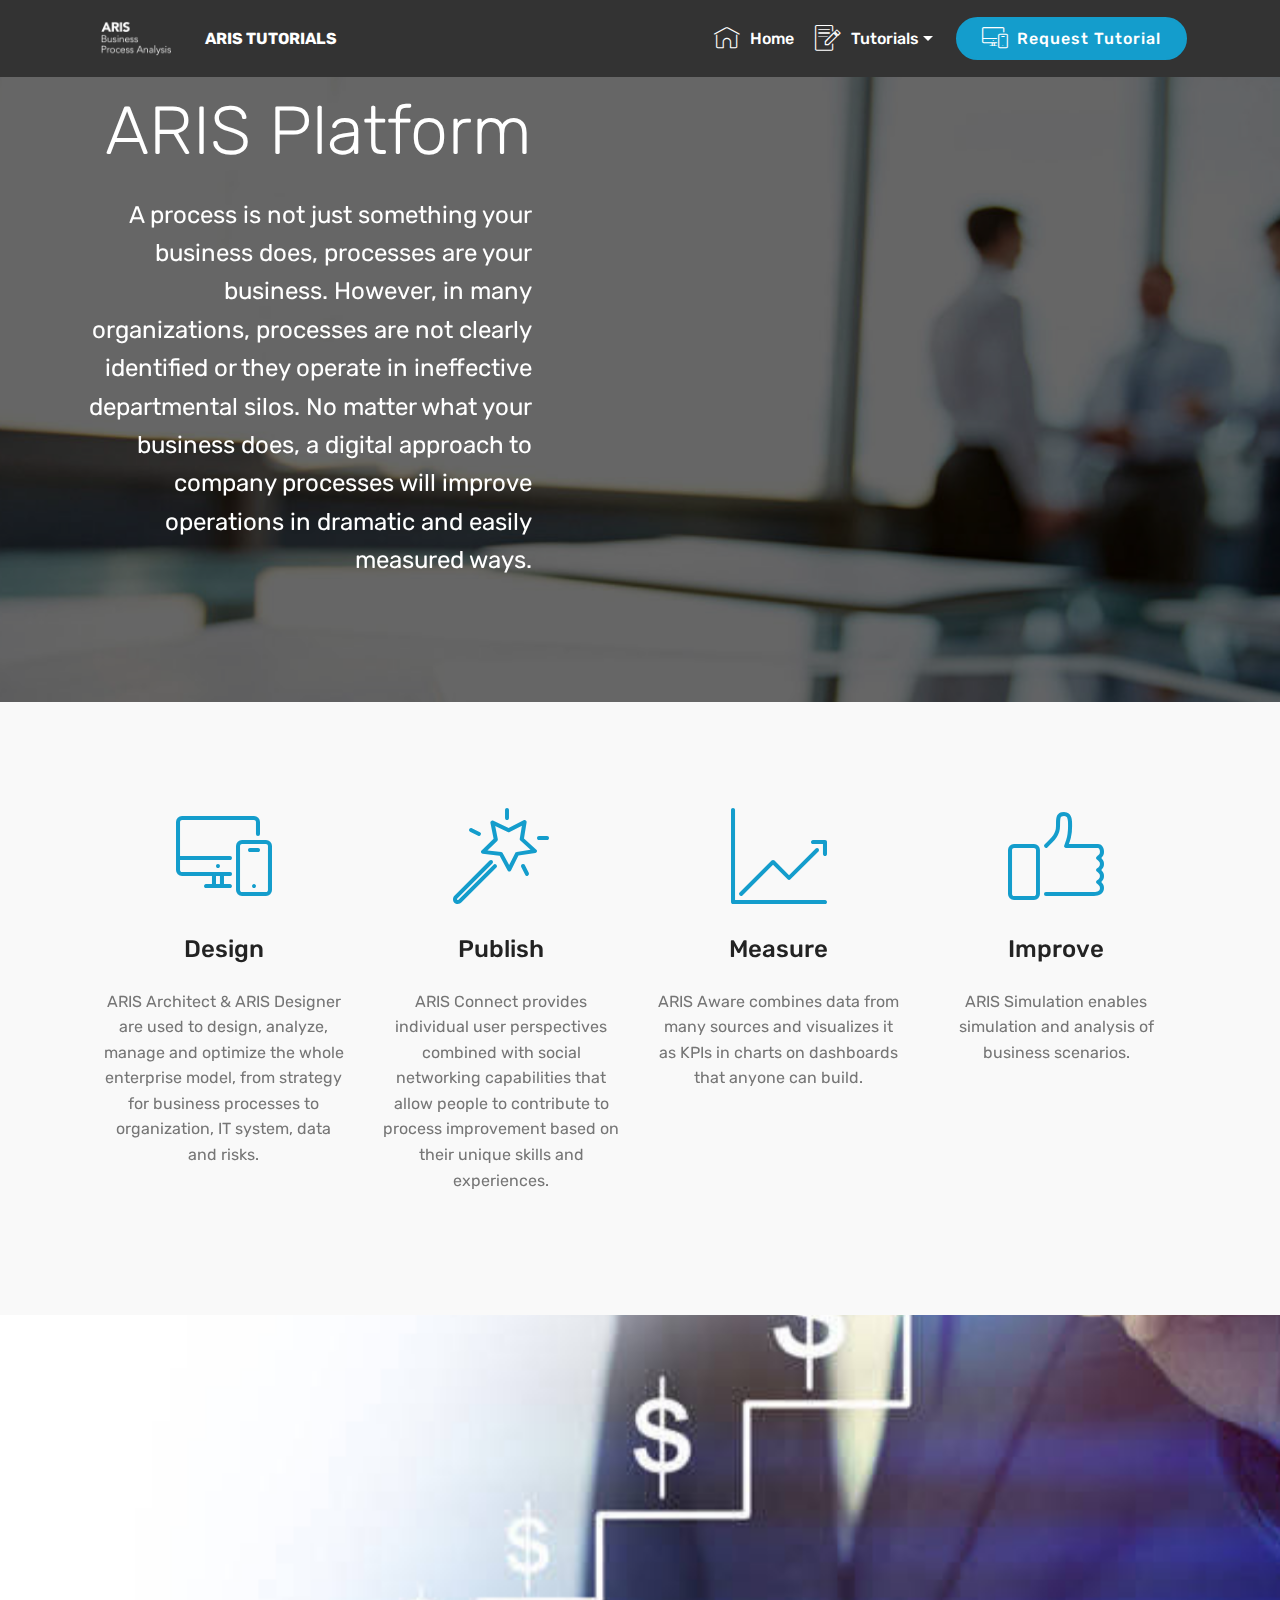
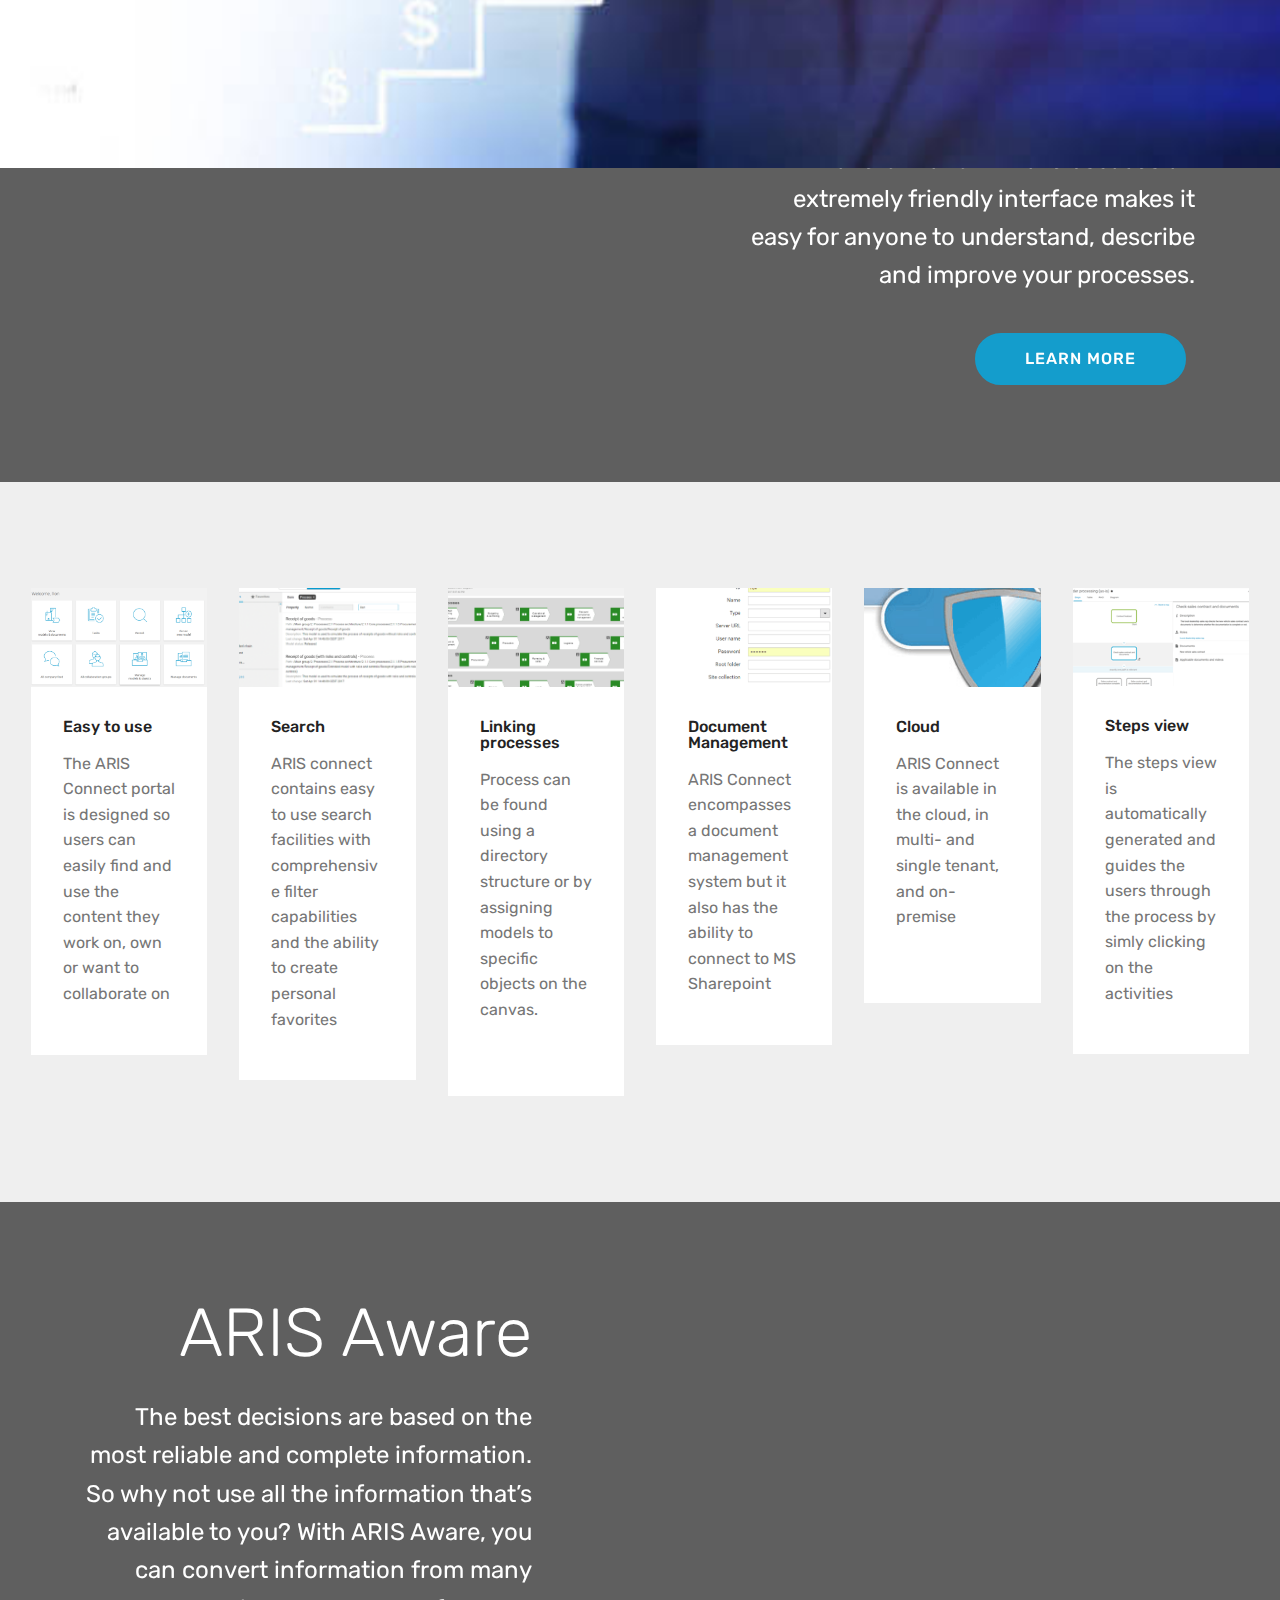
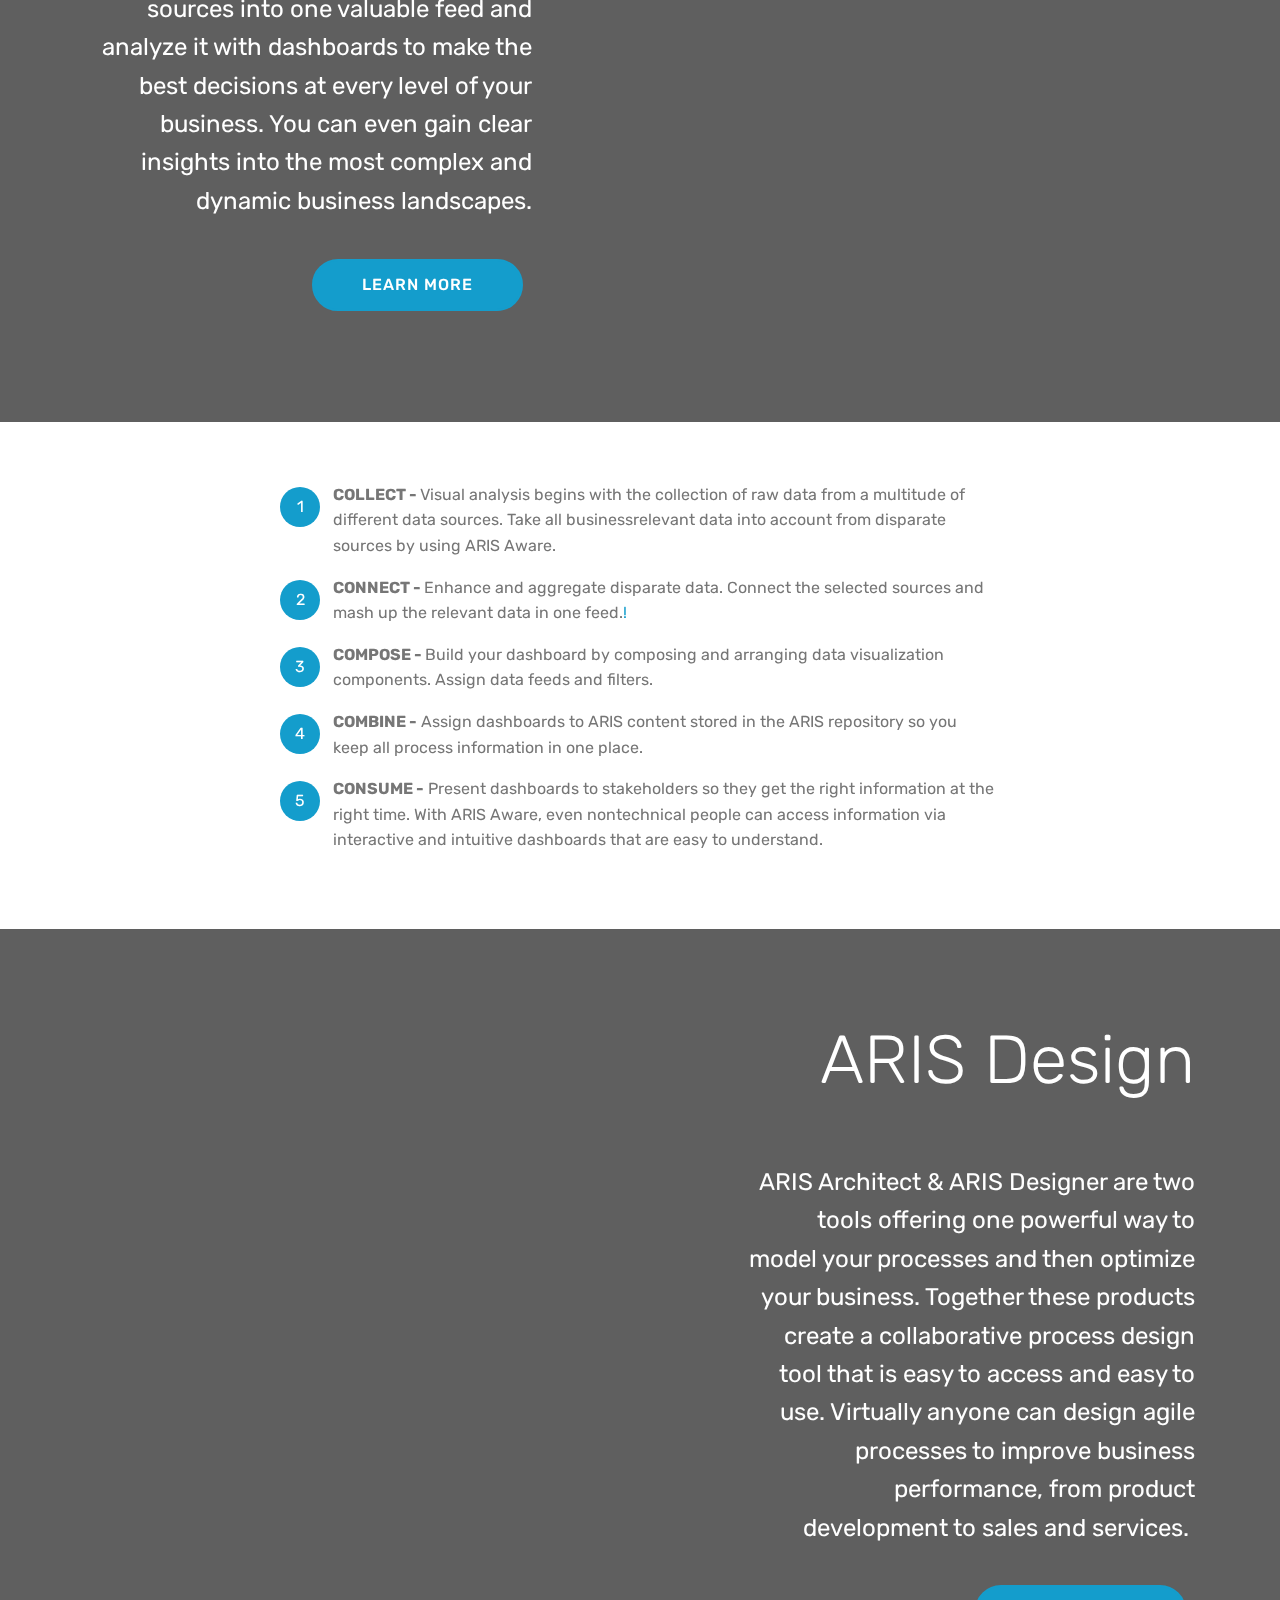
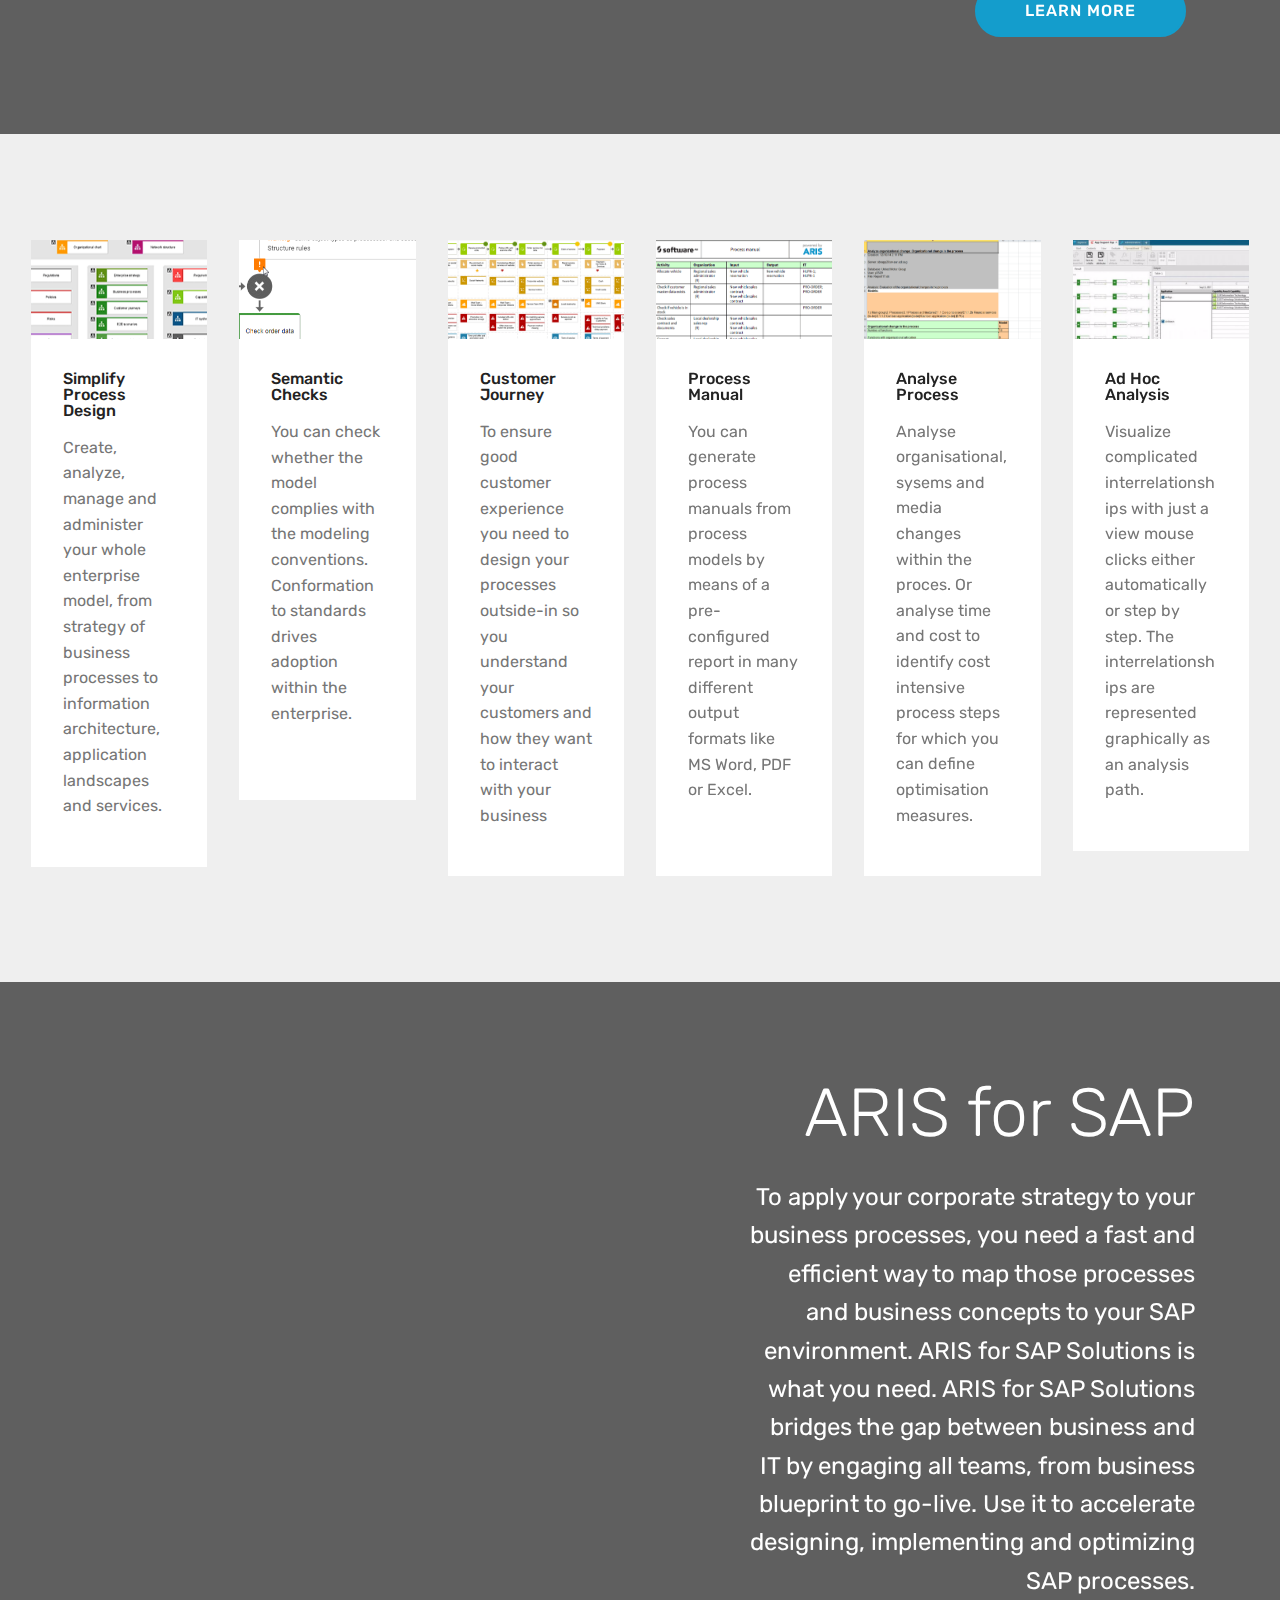
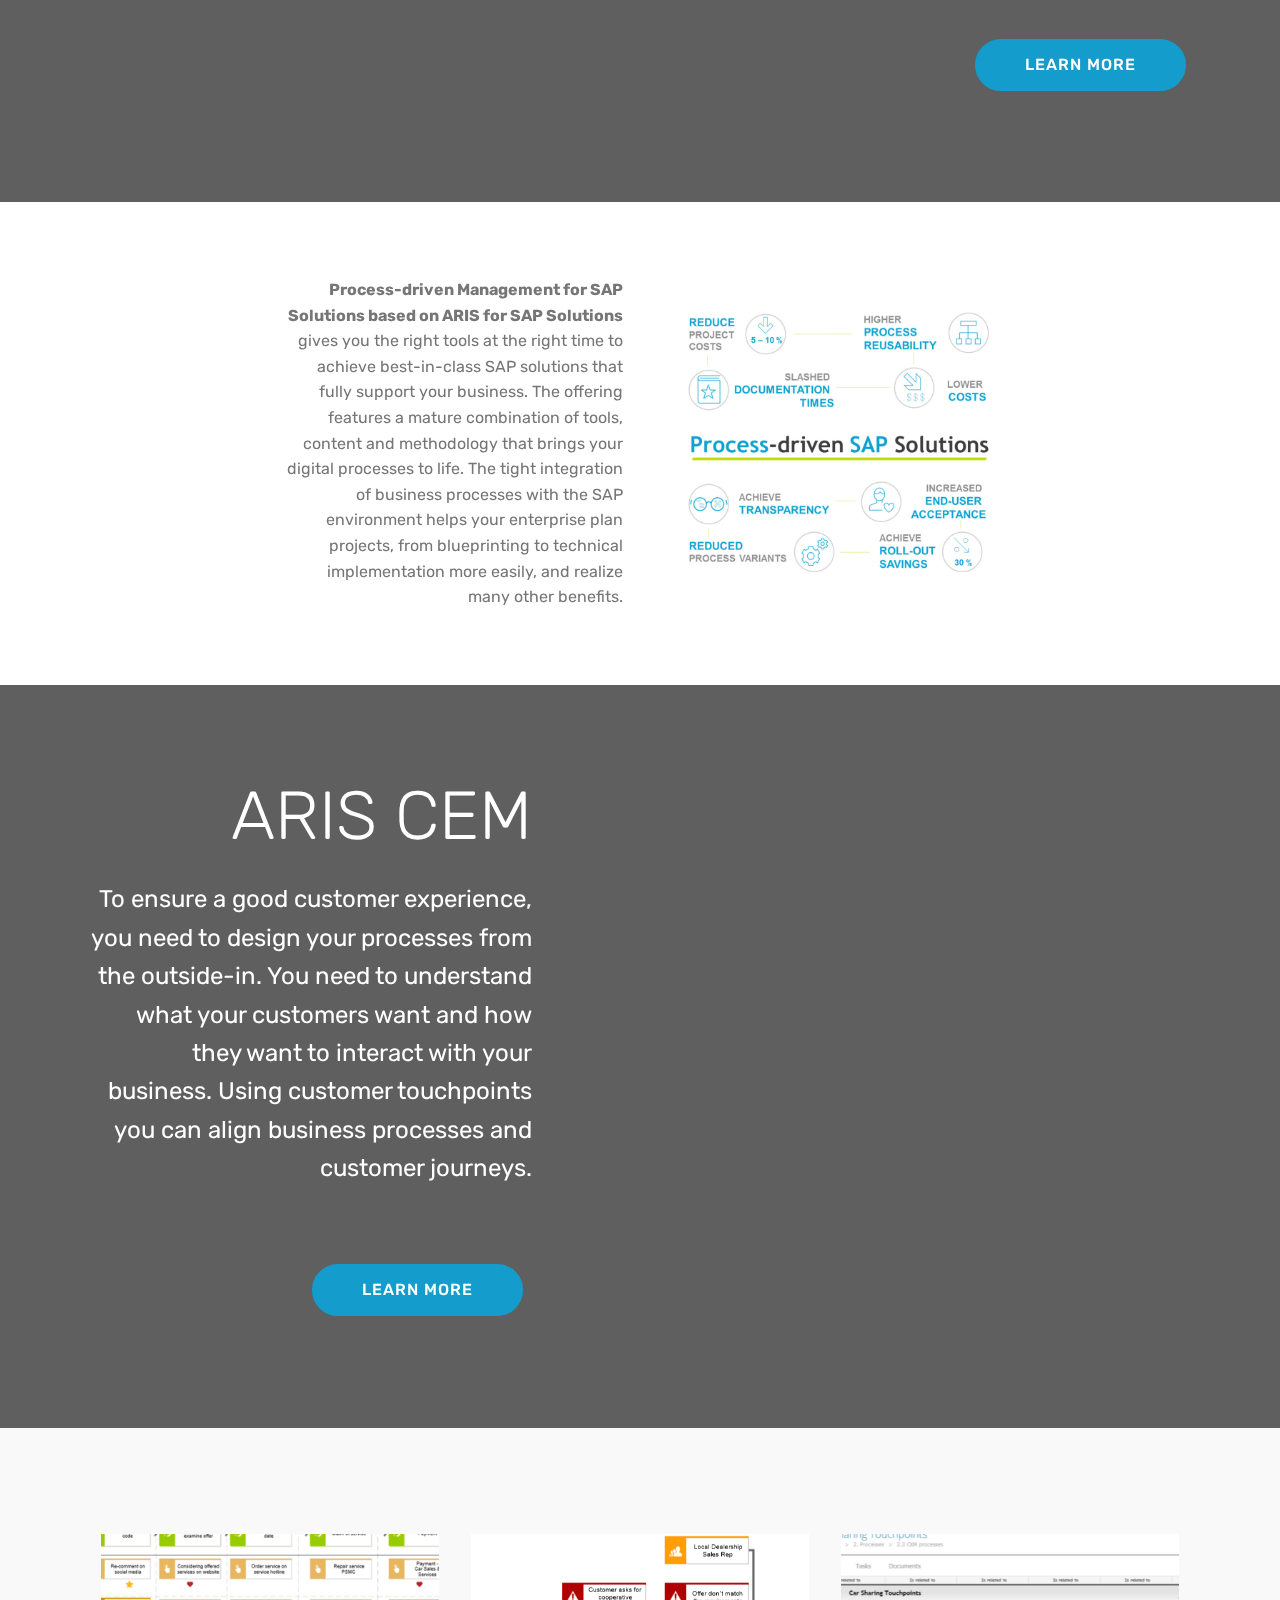
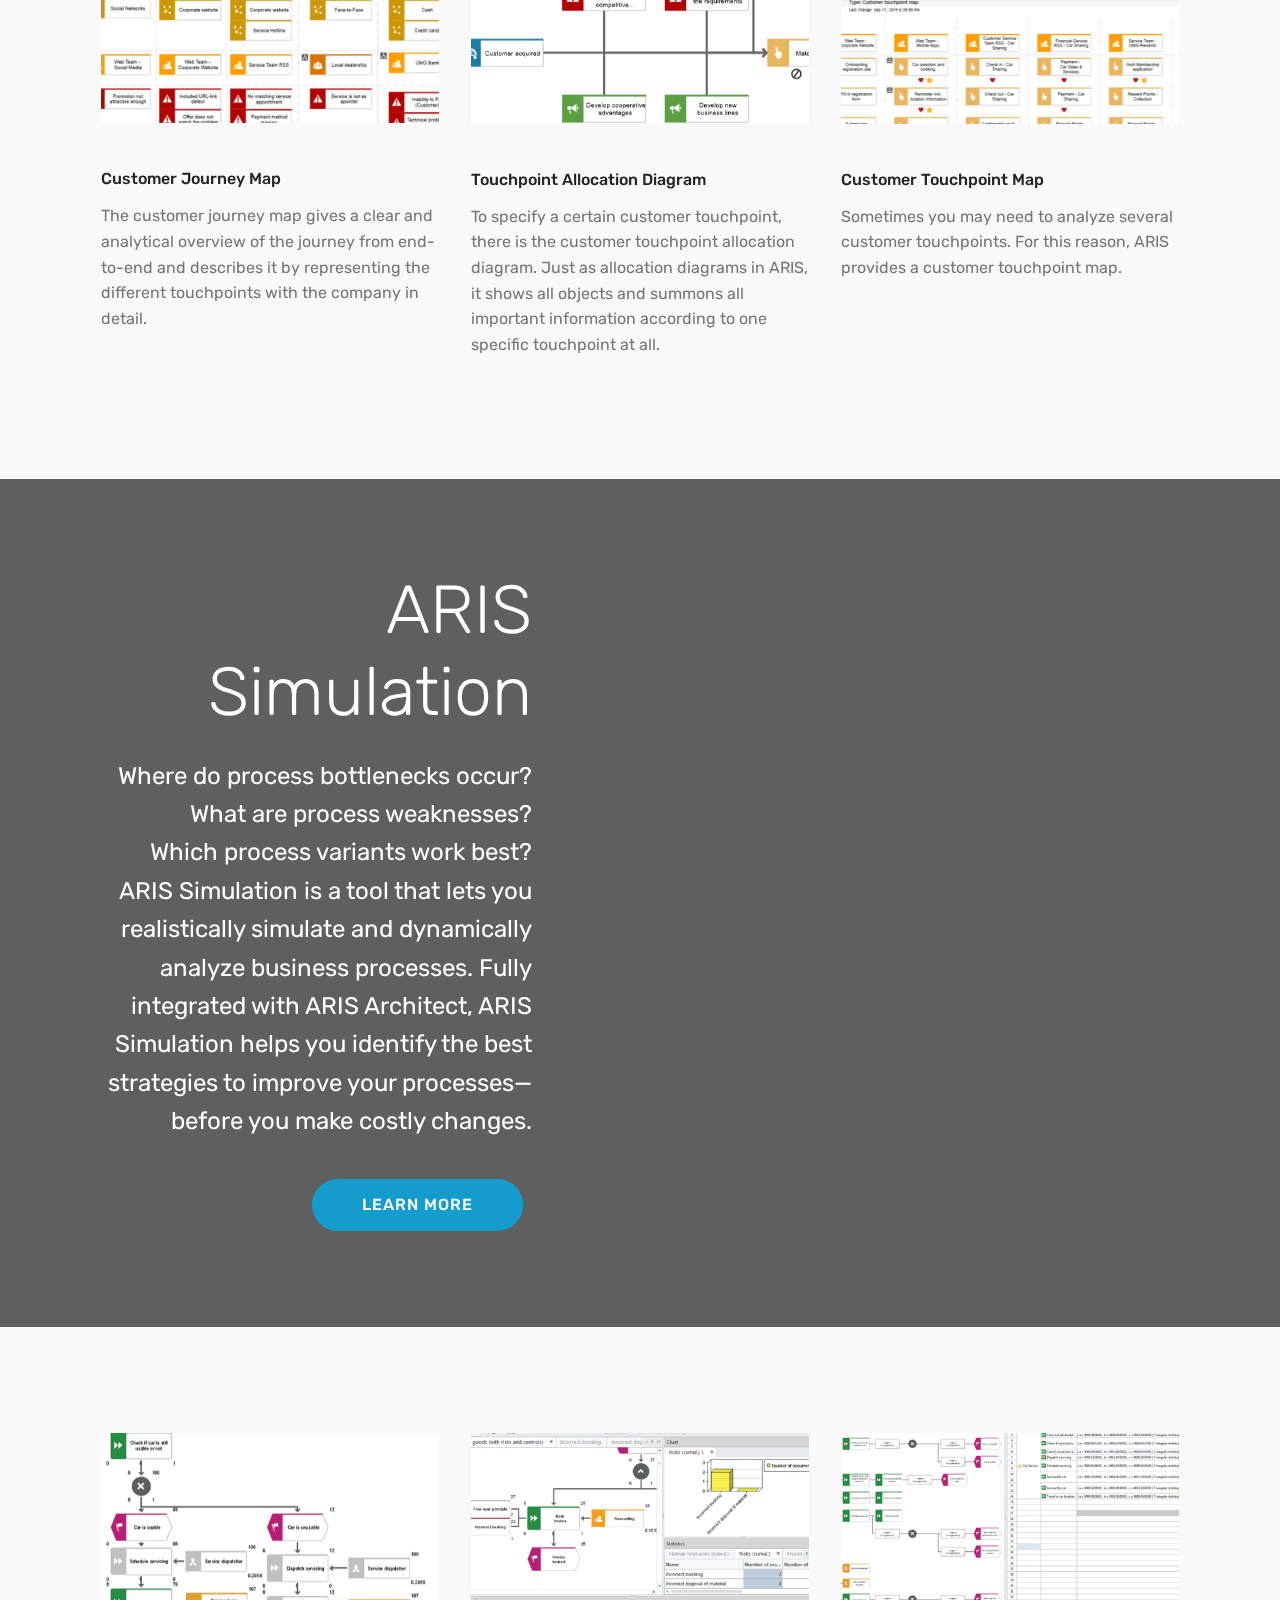
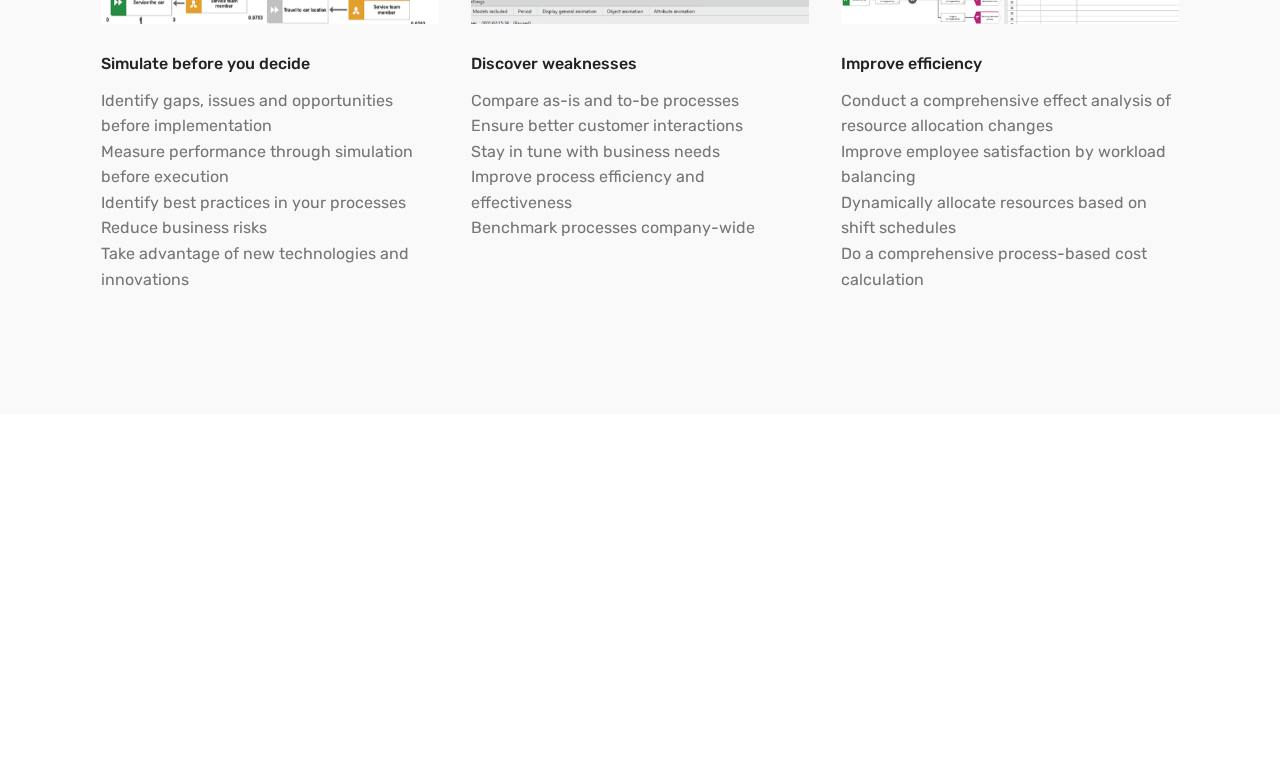
==== commit 41d936c7: "create github pages" ====
--- a/index.html
+++ b/index.html
@@ -1,12 +1,12 @@
 <!DOCTYPE html>
 <html >
 <head>
-  <!-- Site made with Mobirise Website Builder v4.8.6, https://mobirise.com -->
+  <!-- Site made with Mobirise Website Builder v4.9.5, https://mobirise.com -->
   <meta charset="UTF-8">
   <meta http-equiv="X-UA-Compatible" content="IE=edge">
-  <meta name="generator" content="Mobirise v4.8.6, mobirise.com">
+  <meta name="generator" content="Mobirise v4.9.5, mobirise.com">
   <meta name="viewport" content="width=device-width, initial-scale=1, minimum-scale=1">
-  <link rel="shortcut icon" href="assets/images/icon-process1-100-100-tcm389-159271-100x100.png" type="image/x-icon">
+  <link rel="shortcut icon" href="assets/images/aris-bpa-white-rgb-122x66.png" type="image/x-icon">
   <meta name="description" content="">
   <title>Home</title>
   <link rel="stylesheet" href="assets/web/assets/mobirise-icons/mobirise-icons.css">
@@ -23,6 +23,20 @@
   
 </head>
 <body>
+
+<!-- Google Analytics -->
+<!-- Global site tag (gtag.js) - Google Analytics -->
+<script async src="https://www.googletagmanager.com/gtag/js?id=UA-123731867-3"></script>
+<script>
+  window.dataLayer = window.dataLayer || [];
+  function gtag(){dataLayer.push(arguments);}
+  gtag('js', new Date());
+
+  gtag('config', 'UA-123731867-3');
+</script>
+<!-- /Google Analytics -->
+
+
   <section class="menu cid-r1NJ57IlrL" once="menu" id="menu1-z">
 
     
@@ -51,8 +65,8 @@
                     <a class="nav-link link text-white display-4" href="index.html">
                         <span class="mbri-home mbr-iconfont mbr-iconfont-btn"></span>Home</a>
                 </li>
-                <li class="nav-item dropdown">
-                    <a class="nav-link link text-white dropdown-toggle display-4" href="index.html" data-toggle="dropdown-submenu" aria-expanded="false"><span class="mbri-edit mbr-iconfont mbr-iconfont-btn"></span>
+                <li class="nav-item dropdown open">
+                    <a class="nav-link link text-white dropdown-toggle display-4" href="index.html" data-toggle="dropdown-submenu" aria-expanded="true"><span class="mbri-edit mbr-iconfont mbr-iconfont-btn"></span>
                         Tutorials</a><div class="dropdown-menu"><a class="text-white dropdown-item display-4" href="SOP.html"><span class="mbri-calendar mbr-iconfont mbr-iconfont-btn"></span>Standard Work</a></div>
                 </li></ul>
             <div class="navbar-buttons mbr-section-btn"><a class="btn btn-sm btn-primary display-4" href="Request.html"><span class="mbri-responsive mbr-iconfont mbr-iconfont-btn"></span>
@@ -61,17 +75,7 @@
     </nav>
 </section>
 
-<section class="engine"><a href="https://mobirise.info/m">free website design templates</a></section><section class="carousel slide cid-r1SRjJDYgM" data-interval="false" id="slider2-17">
-
-    
-    <div class="container content-slider">
-        <div class="content-slider-wrap">
-            <div><div class="mbr-slider slide carousel" data-pause="true" data-keyboard="false" data-ride="carousel" data-interval="4000"><ol class="carousel-indicators"><li data-app-prevent-settings="" data-target="#slider2-17" class=" active" data-slide-to="0"></li><li data-app-prevent-settings="" data-target="#slider2-17" data-slide-to="1"></li><li data-app-prevent-settings="" data-target="#slider2-17" data-slide-to="2"></li><li data-app-prevent-settings="" data-target="#slider2-17" data-slide-to="3"></li></ol><div class="carousel-inner" role="listbox"><div class="carousel-item slider-fullscreen-image active" data-bg-video-slide="false" style="background-image: url(assets/images/2018productrelease-970x300.png);"><div class="container container-slide"><div class="image_wrapper"><div class="mbr-overlay"></div><img src="assets/images/2018productrelease-970x300.png"><div class="carousel-caption justify-content-center"><div class="col-10 align-left"><h2 class="mbr-fonts-style display-2">2018 Product Release</h2><p class="lead mbr-text mbr-fonts-style display-7">2.5 hours of innovation and inpriration</p><div class="mbr-section-btn" buttons="0"><a class="btn display-4 btn-primary" href="https://www.softwareag.com/corporate/company/events/product_release_virtual_conference/default.html?utm_source=aris_community&utm_medium=blog&utm_campaign=2018productrelease" target="_blank"><span class="mbri-play mbr-iconfont mbr-iconfont-btn"></span>REGISTER NOW</a> </div></div></div></div></div></div><div class="carousel-item slider-fullscreen-image" data-bg-video-slide="false" style="background-image: url(assets/images/amazon-echo-india-no-text-1580-by-445-1580x445.jpg);"><div class="container container-slide"><div class="image_wrapper"><img src="assets/images/amazon-echo-india-no-text-1580-by-445-1580x445.jpg"><div class="carousel-caption justify-content-center"><div class="col-10 align-center"><h2 class="mbr-fonts-style display-2"><a href="https://www.amazon.com/dp/B07DL9WJG4/ref=sr_1_1?s=digital-skills&ie=UTF8&qid=1528440677&sr=1-1&keywords=aris" target="_blank">TRY IT OUT</a></h2><p class="lead mbr-text mbr-fonts-style display-7">ARIS for Amazon Alexa<br>Demo now available!</p></div></div></div></div></div><div class="carousel-item slider-fullscreen-image" data-bg-video-slide="false" style="background-image: url(assets/images/sag-customer-success-1580x445-apr17-notext-1580x445.png);"><div class="container container-slide"><div class="image_wrapper"><div class="mbr-overlay"></div><img src="assets/images/sag-customer-success-1580x445-apr17-notext-1580x445.png"><div class="carousel-caption justify-content-center"><div class="col-10 align-center"><h2 class="mbr-fonts-style display-2"><strong>SAVE THE DATE</strong></h2><p class="lead mbr-text mbr-fonts-style display-7">Join us for the next ARIS user group in Sydney<br>18 October 2018</p></div></div></div></div></div><div class="carousel-item slider-fullscreen-image" data-bg-video-slide="false" style="background-image: url(assets/images/sag-aris-architect-promotional-banner-no-text-1580x445.png);"><div class="container container-slide"><div class="image_wrapper"><div class="mbr-overlay"></div><img src="assets/images/sag-aris-architect-promotional-banner-no-text-1580x445.png"><div class="carousel-caption justify-content-center"><div class="col-10 align-center"><h2 class="mbr-fonts-style display-2"><a href="http://www.b2b.com/three-cheers-for-aris-bpmn-2.0" target="_blank">ARIS BPMN 2.0</a></h2><p class="lead mbr-text mbr-fonts-style display-7">Leading the pack</p></div></div></div></div></div></div><a data-app-prevent-settings="" class="carousel-control carousel-control-prev" role="button" data-slide="prev" href="#slider2-17"><span aria-hidden="true" class="mbri-left mbr-iconfont"></span><span class="sr-only">Previous</span></a><a data-app-prevent-settings="" class="carousel-control carousel-control-next" role="button" data-slide="next" href="#slider2-17"><span aria-hidden="true" class="mbri-right mbr-iconfont"></span><span class="sr-only">Next</span></a></div></div> 
-        </div>
-    </div>
-</section>
-
-<section class="header7 cid-qRwnHLQeHx mbr-parallax-background" id="header7-0">
+<section class="engine"><a href="https://mobirise.info/e">make your own website for free</a></section><section class="header7 cid-qRwnHLQeHx mbr-parallax-background" id="header7-0">
 
     
 
@@ -696,7 +700,7 @@
             <div class="media-container-row mbr-white">
                 <div class="col-sm-6 copyright">
                     <p class="mbr-text mbr-fonts-style display-7">
-                        © Copyright 2018 Software AG ANZ - All Rights Reserved
+                        © Copyright 2019 Software AG ANZ - All Rights Reserved
                     </p>
                 </div>
                 <div class="col-md-6">
@@ -739,17 +743,13 @@
   <script src="assets/popper/popper.min.js"></script>
   <script src="assets/tether/tether.min.js"></script>
   <script src="assets/bootstrap/js/bootstrap.min.js"></script>
-  <script src="assets/smoothscroll/smooth-scroll.js"></script>
-  <script src="assets/ytplayer/jquery.mb.ytplayer.min.js"></script>
-  <script src="assets/parallax/jarallax.min.js"></script>
-  <script src="assets/bootstrapcarouselswipe/bootstrap-carousel-swipe.js"></script>
   <script src="assets/dropdown/js/script.min.js"></script>
   <script src="assets/touchswipe/jquery.touch-swipe.min.js"></script>
-  <script src="assets/vimeoplayer/jquery.mb.vimeo_player.js"></script>
+  <script src="assets/parallax/jarallax.min.js"></script>
+  <script src="assets/smoothscroll/smooth-scroll.js"></script>
   <script src="assets/theme/js/script.js"></script>
-  <script src="assets/slidervideo/script.js"></script>
   
   
- <div id="scrollToTop" class="scrollToTop mbr-arrow-up"><a style="text-align: center;"><i></i></a></div>
+ <div id="scrollToTop" class="scrollToTop mbr-arrow-up"><a style="text-align: center;"><i class="mbr-arrow-up-icon mbr-arrow-up-icon-cm cm-icon cm-icon-smallarrow-up"></i></a></div>
   </body>
 </html>